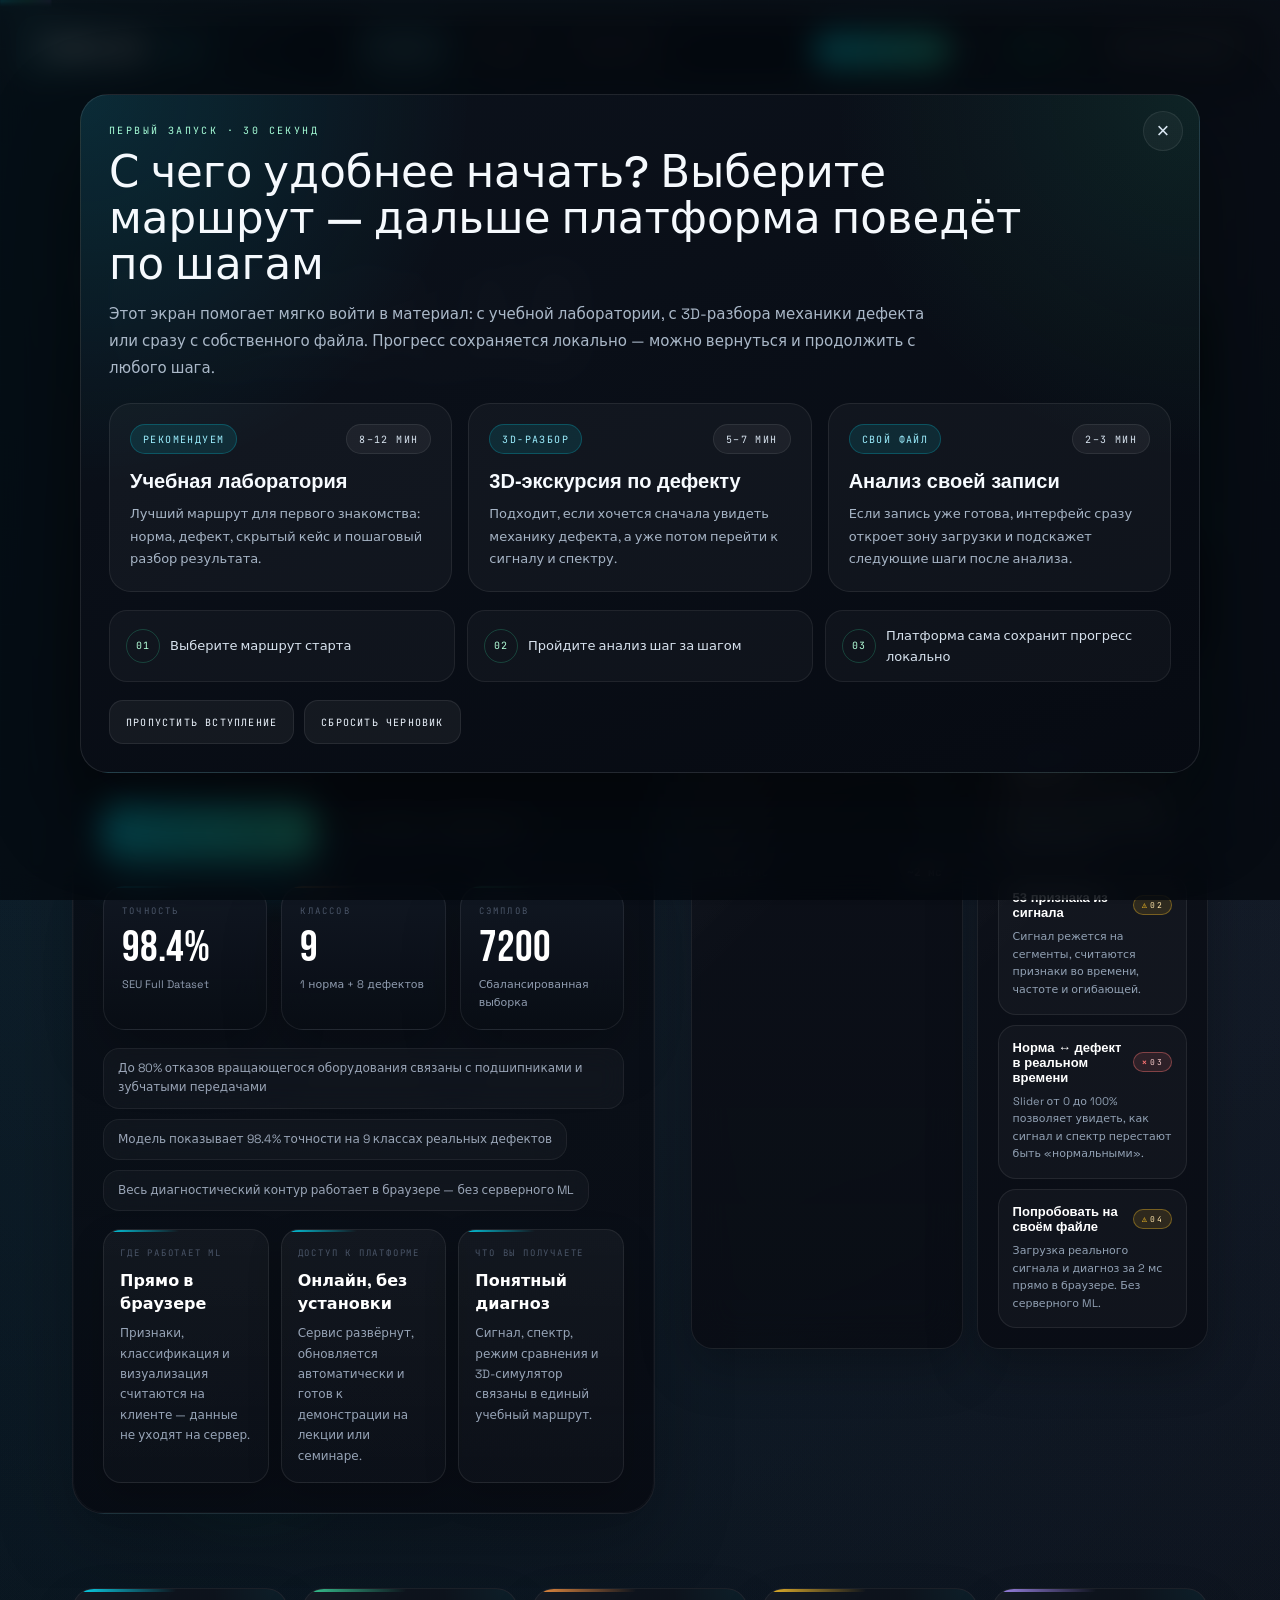
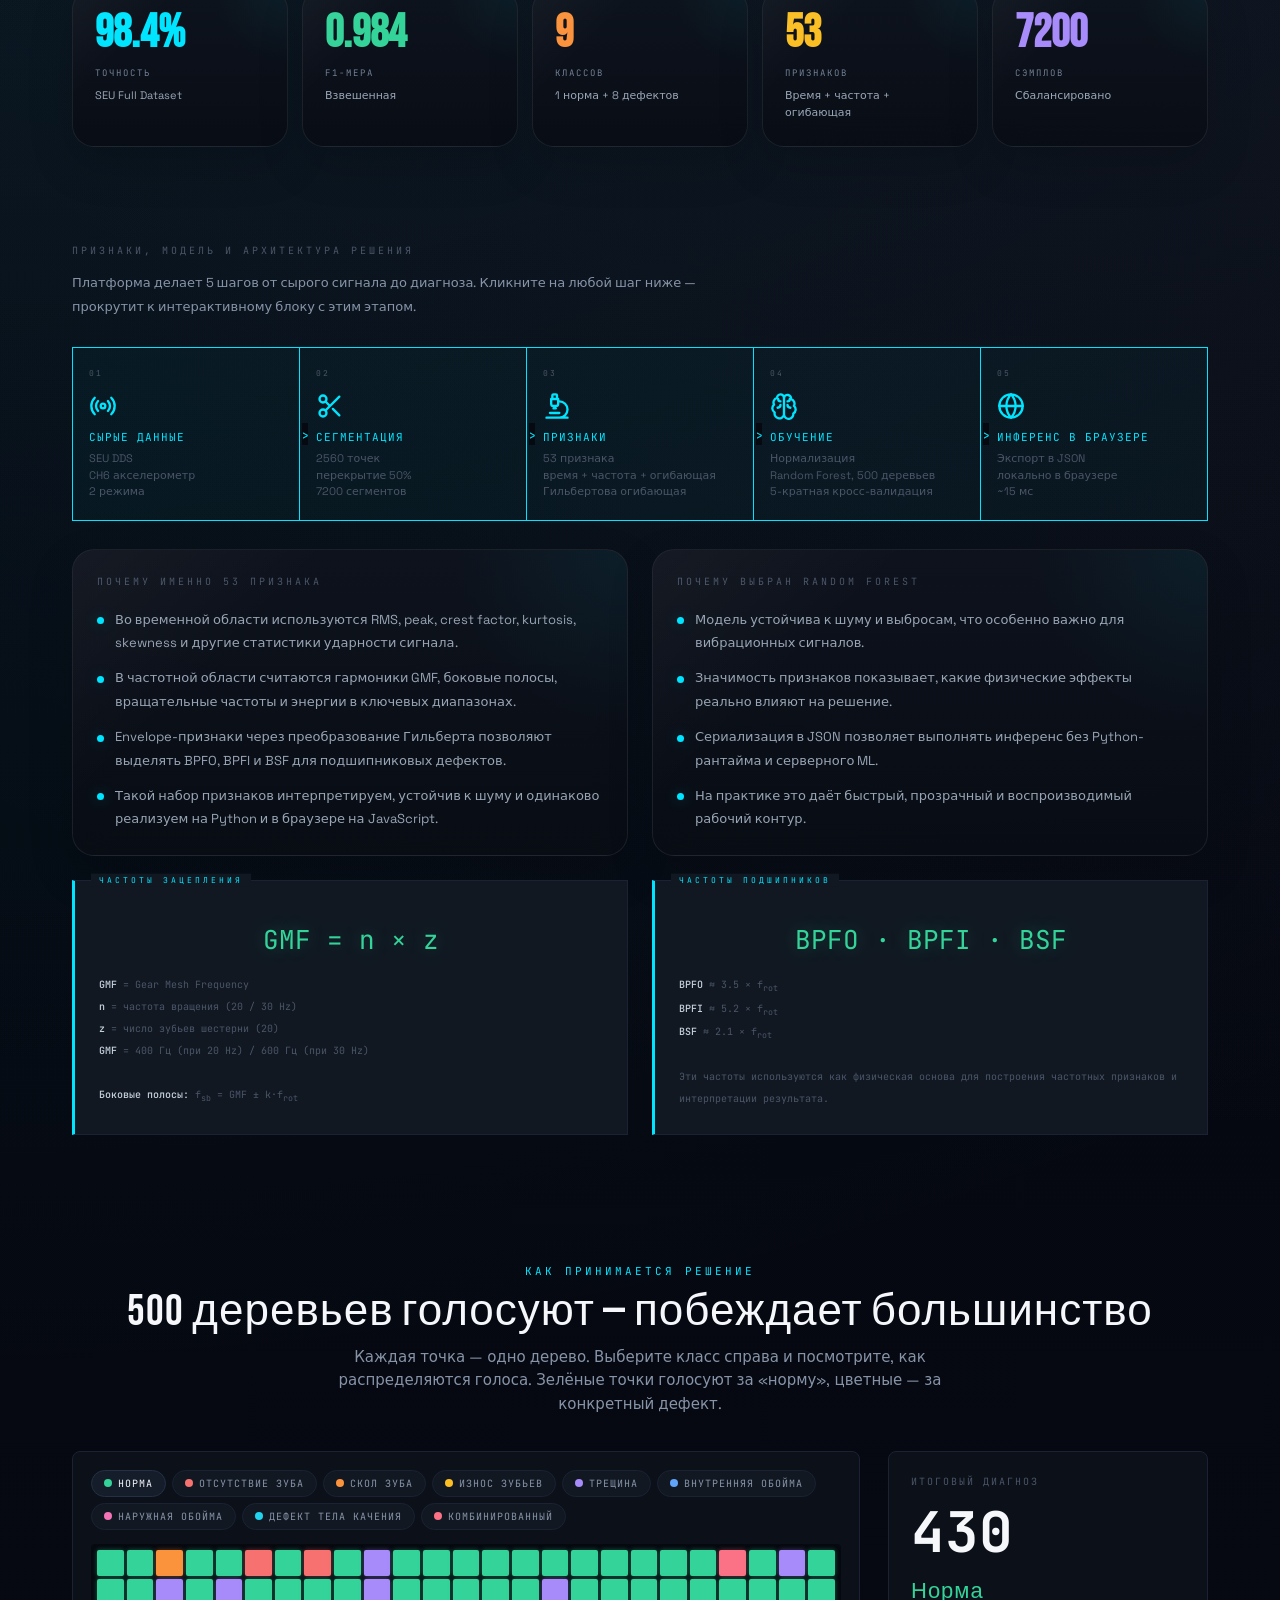
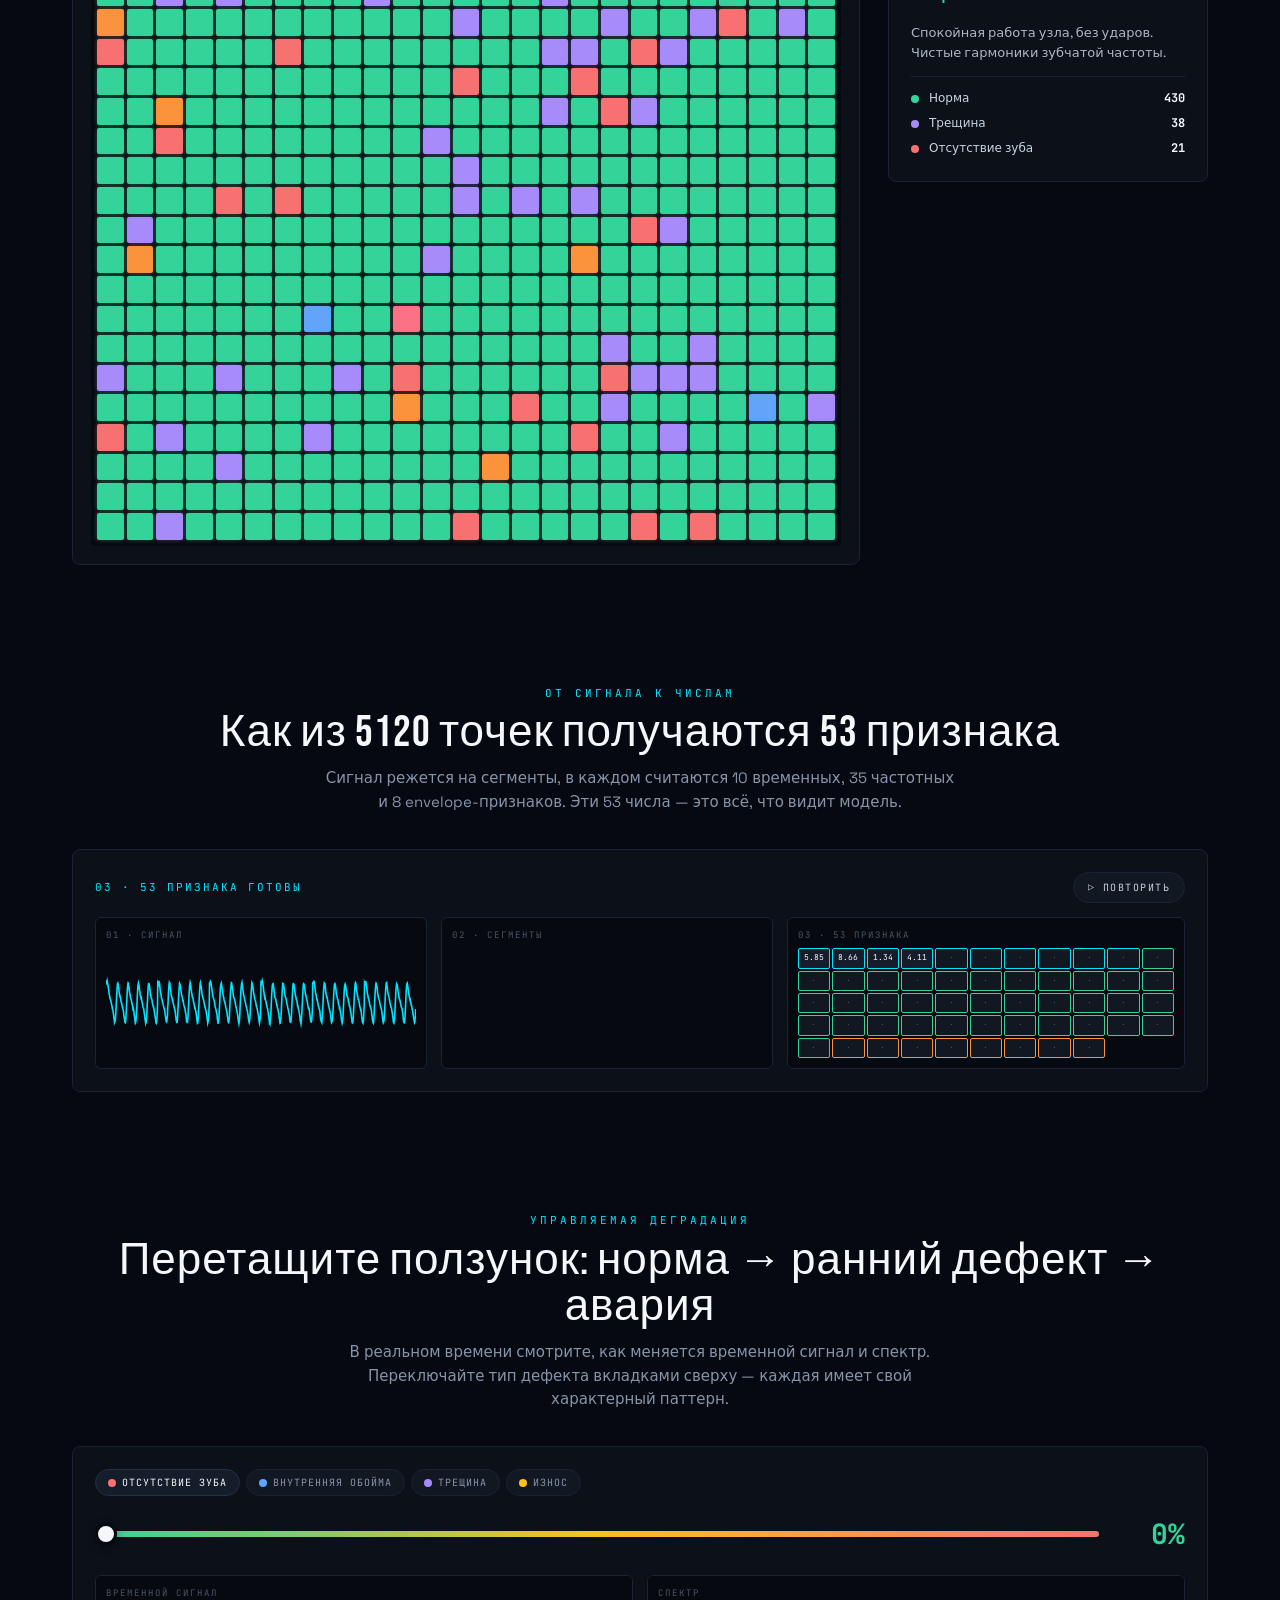
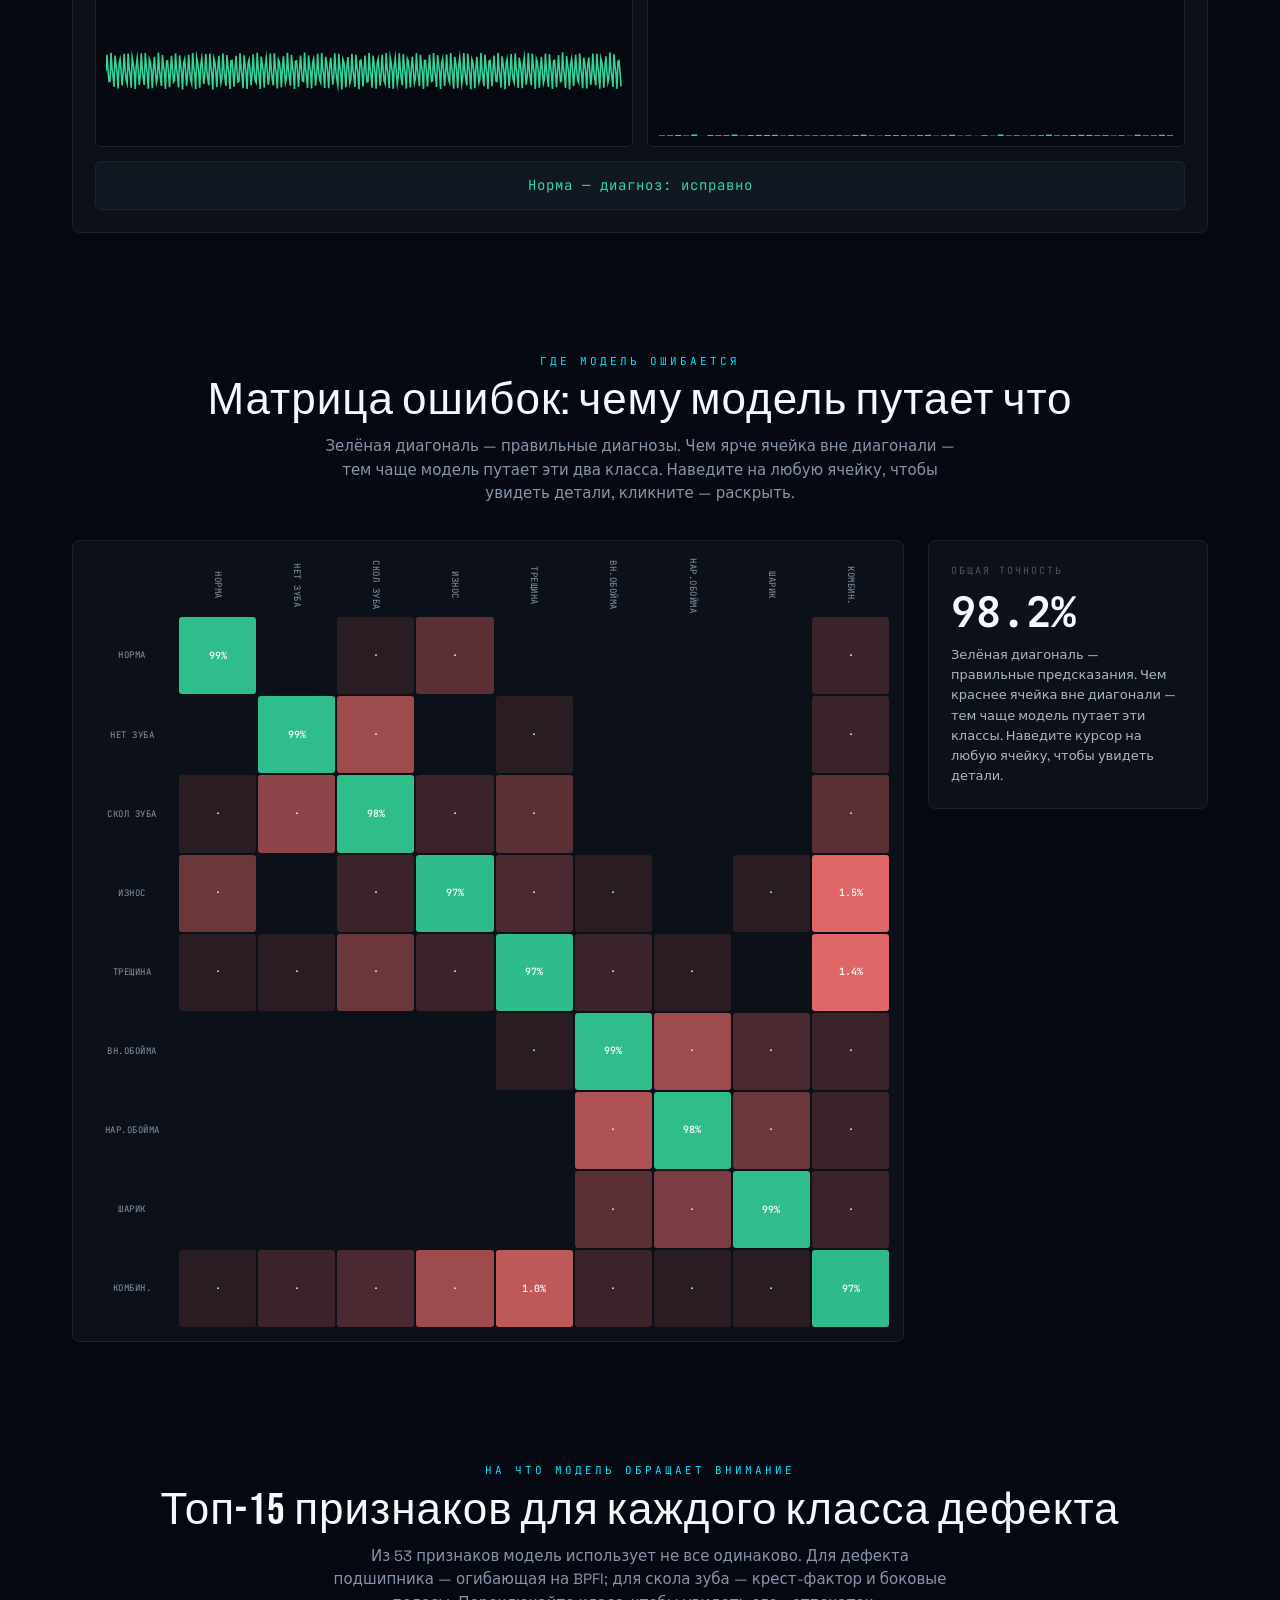
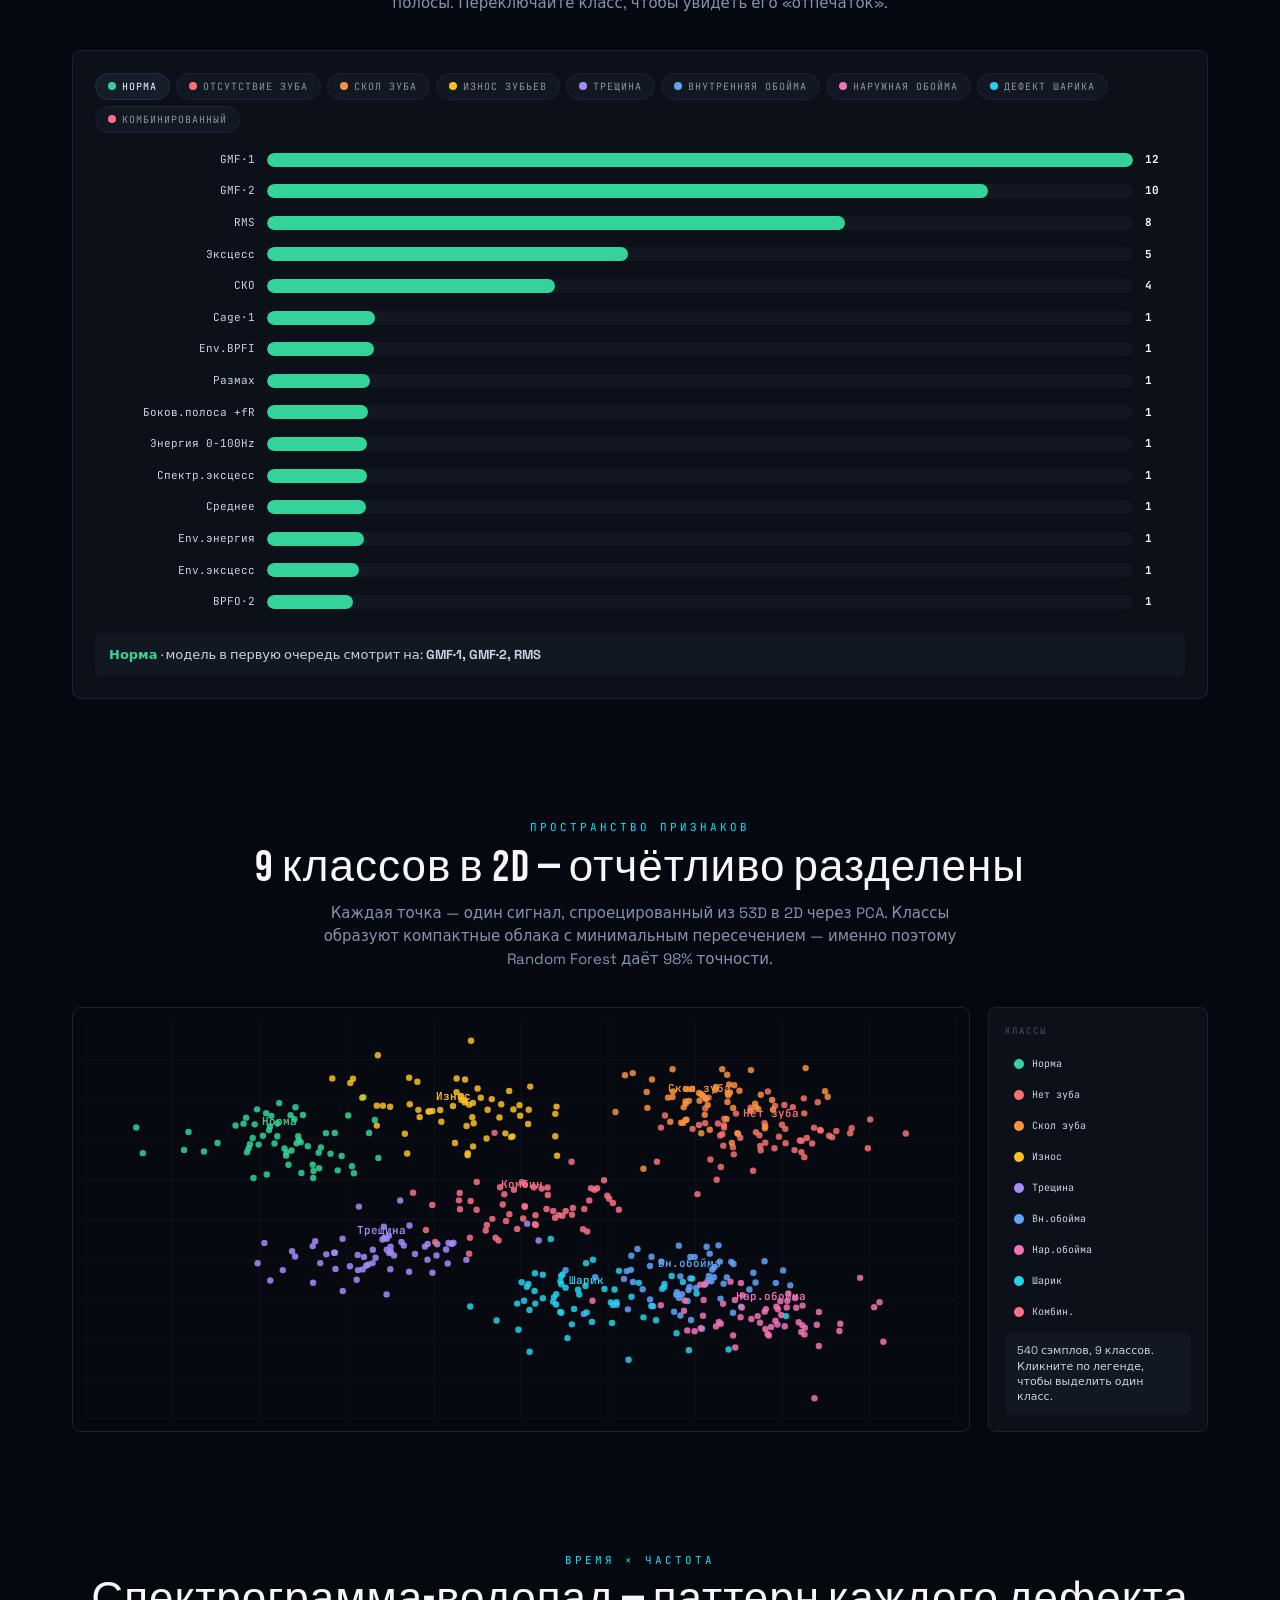
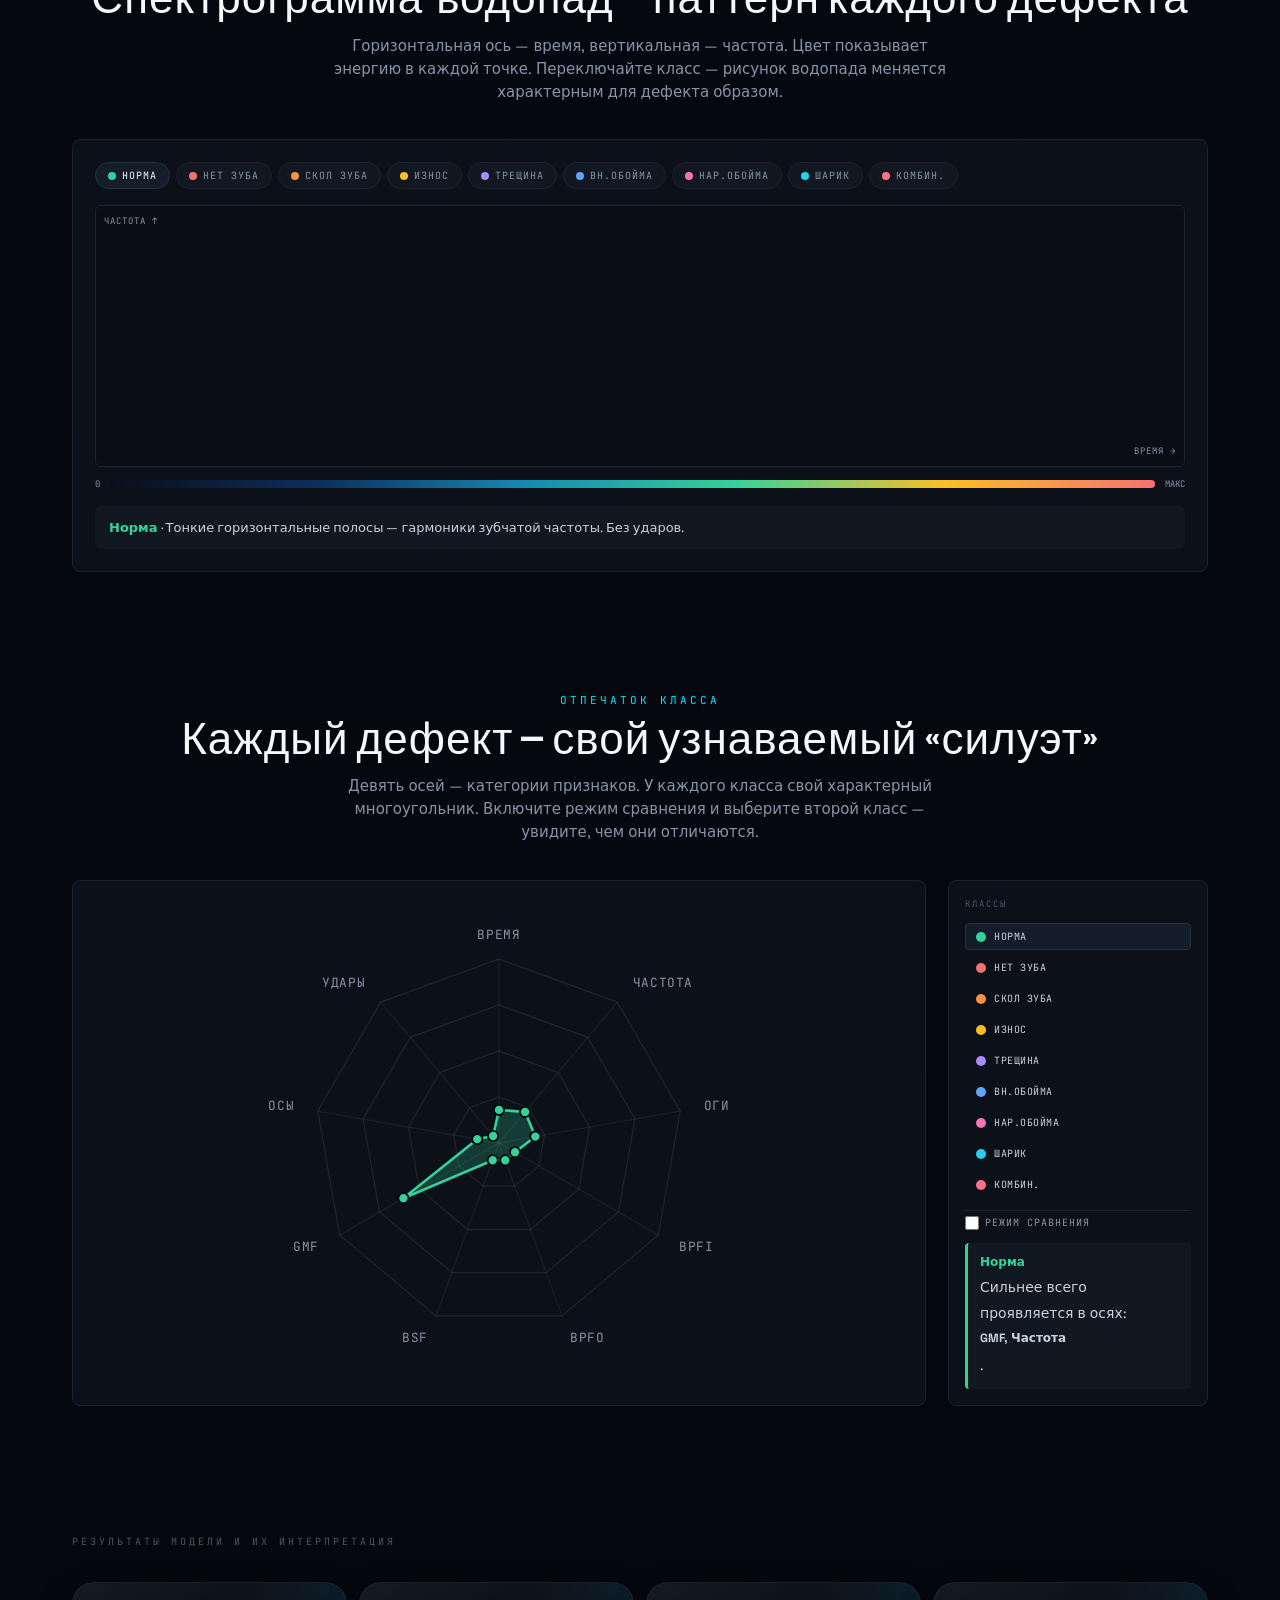
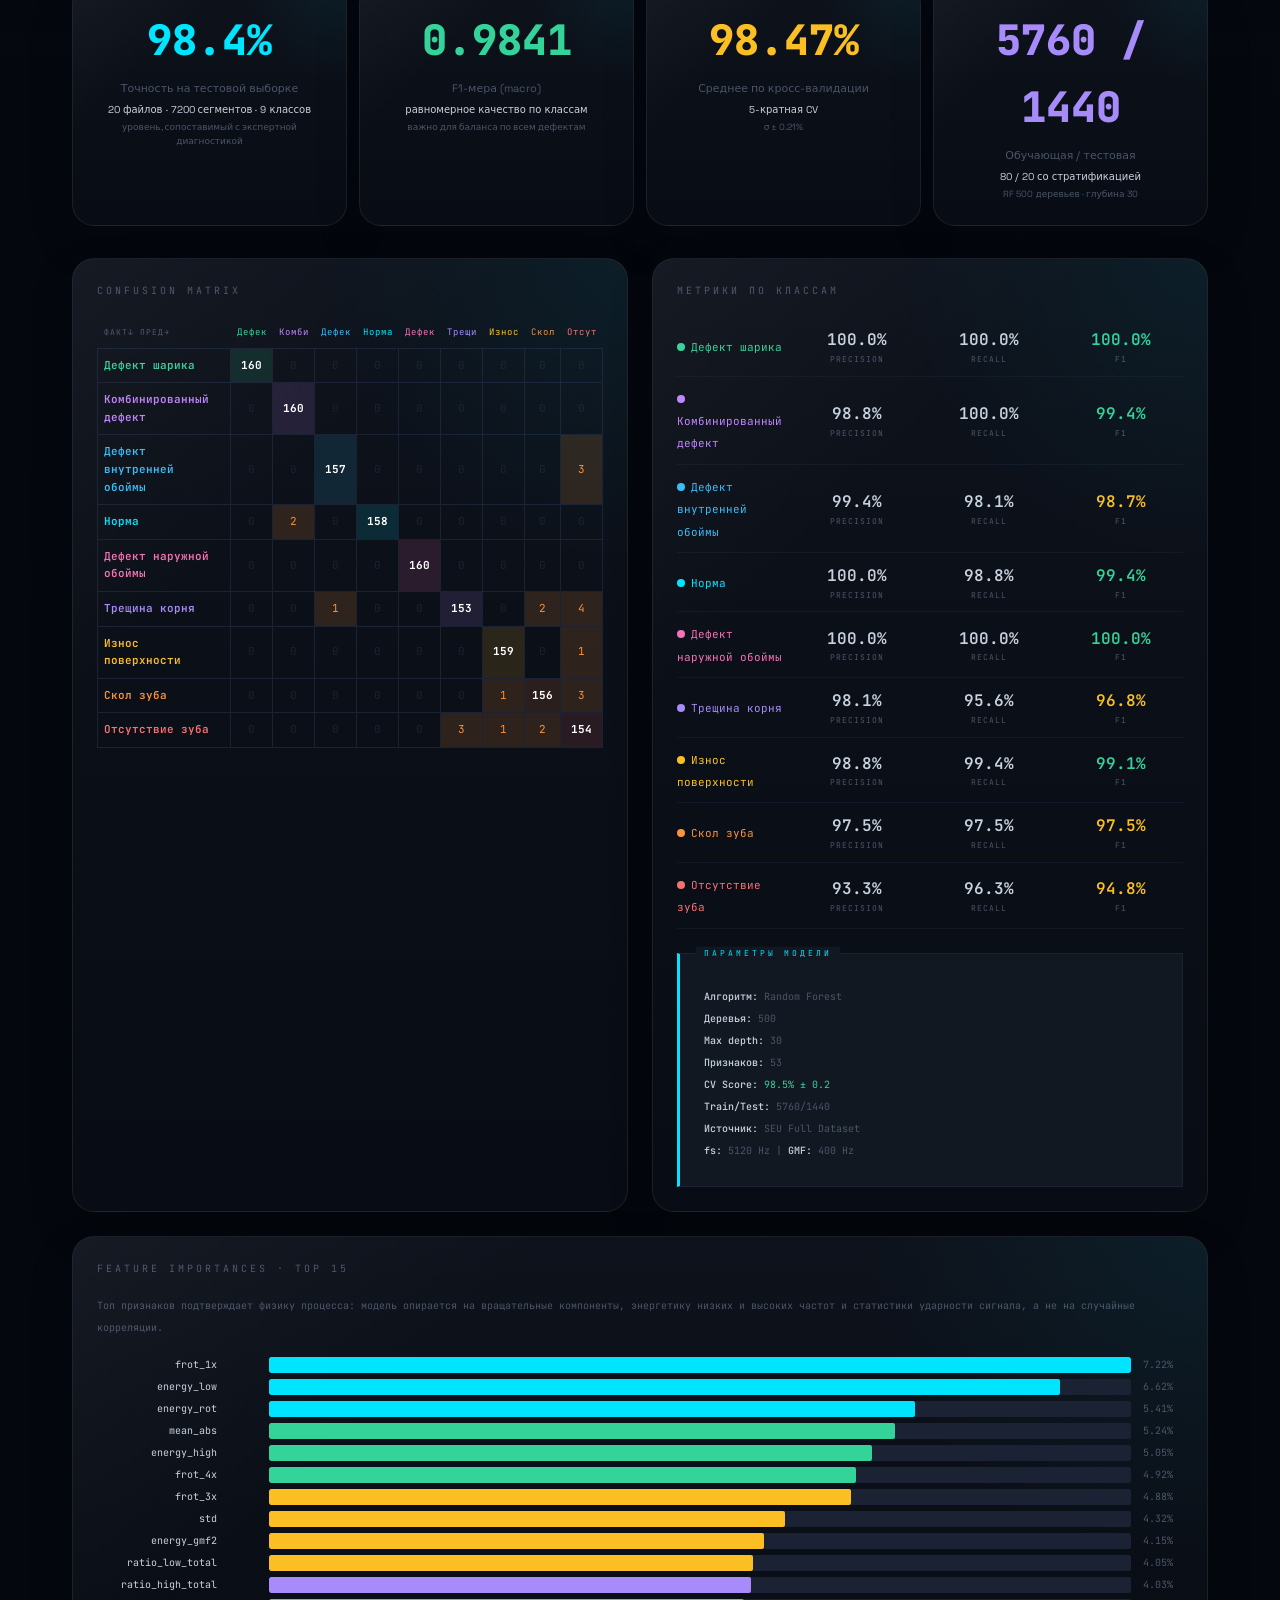
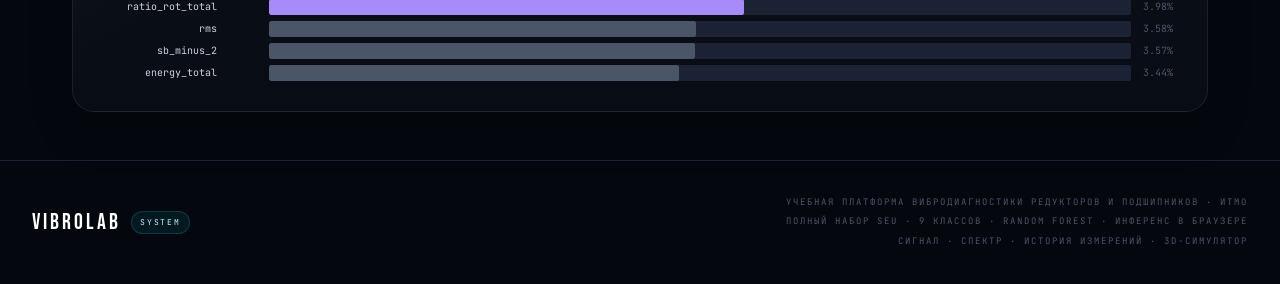
==== web/index.html @ 289a424d "feat: clickable pipeline + live stats / annotations / explainability / spectrogram Home page: the ex" ====
<!DOCTYPE html>
<html lang="ru">
<head>
  <meta charset="UTF-8">
  <meta name="viewport" content="width=device-width, initial-scale=1.0">
  <meta name="description"
        content="VibroLab — учебная платформа вибродиагностики для студентов и преподавателей ИТМО. Сигнал, спектр, 9 классов дефектов, инференс в браузере и 3D-симулятор редуктора.">
  <meta name="author" content="VibroLab">
  <meta property="og:title" content="VibroLab — учебная платформа вибродиагностики">
  <meta property="og:description"
        content="Интерактивная учебная платформа: разбор сигнала, спектра и дефектов редуктора шаг за шагом. Полный набор SEU, инференс в браузере, 3D-симулятор.">
  <meta property="og:type" content="website">
  <meta name="theme-color" content="#060a12">
  <link rel="icon" type="image/svg+xml" href="favicon.svg">
  <title>VibroLab — учебная платформа вибродиагностики</title>
  <link rel="stylesheet" href="css/style.css?v=20260501-subpath-fix-1">
</head>
<script>
  (function () {
    try {
      var t = localStorage.getItem('vibrolab-theme');
      if (t === 'light' || t === 'dark') document.documentElement.setAttribute('data-theme', t);
    } catch (e) {}
  })();
</script>
<body data-mode="product">
<a href="#page-home" class="skip-link">Перейти к содержанию</a>
<div class="app-progress" aria-hidden="true"><span id="appProgressBar"></span></div>

<svg width="0" height="0" style="position:absolute;pointer-events:none" aria-hidden="true" focusable="false">
  <defs>
    <symbol id="ic-bolt" viewBox="0 0 24 24" fill="none" stroke="currentColor" stroke-width="2" stroke-linecap="round" stroke-linejoin="round"><path d="M13 2 3 14h7l-1 8 11-13h-7l1-7Z"/></symbol>
    <symbol id="ic-cube" viewBox="0 0 24 24" fill="none" stroke="currentColor" stroke-width="2" stroke-linecap="round" stroke-linejoin="round"><path d="m21 16-9 5-9-5V8l9-5 9 5v8Z"/><path d="m3.3 7 8.7 5 8.7-5"/><path d="M12 22V12"/></symbol>
    <symbol id="ic-broadcast" viewBox="0 0 24 24" fill="none" stroke="currentColor" stroke-width="2" stroke-linecap="round" stroke-linejoin="round"><circle cx="12" cy="12" r="2"/><path d="M16.24 7.76a6 6 0 0 1 0 8.49M7.76 16.24a6 6 0 0 1 0-8.49M19.07 4.93a10 10 0 0 1 0 14.14M4.93 19.07a10 10 0 0 1 0-14.14"/></symbol>
    <symbol id="ic-scissors" viewBox="0 0 24 24" fill="none" stroke="currentColor" stroke-width="2" stroke-linecap="round" stroke-linejoin="round"><circle cx="6" cy="6" r="3"/><circle cx="6" cy="18" r="3"/><path d="M20 4 8.12 15.88M14.47 14.48 20 20M8.12 8.12 12 12"/></symbol>
    <symbol id="ic-microscope" viewBox="0 0 24 24" fill="none" stroke="currentColor" stroke-width="2" stroke-linecap="round" stroke-linejoin="round"><path d="M6 18h8M3 22h18M14 22a7 7 0 1 0 0-14h-1"/><path d="M9 14h2M9 12a2 2 0 0 1-2-2V6h6v4a2 2 0 0 1-2 2Z"/><path d="M12 6V3a1 1 0 0 0-1-1H9a1 1 0 0 0-1 1v3"/></symbol>
    <symbol id="ic-brain" viewBox="0 0 24 24" fill="none" stroke="currentColor" stroke-width="2" stroke-linecap="round" stroke-linejoin="round"><path d="M12 5a3 3 0 1 0-5.997.125 4 4 0 0 0-2.526 5.77 4 4 0 0 0 .556 6.588A4 4 0 0 0 12 19.5a4 4 0 0 0 7.967-1.017 4 4 0 0 0 .556-6.588 4 4 0 0 0-2.526-5.77A3 3 0 1 0 12 5"/><path d="M12 5v14M9 11a2.5 2.5 0 0 1-2.5 2.5M15 11a2.5 2.5 0 0 0 2.5 2.5M9 8a2 2 0 0 1-2-2M15 8a2 2 0 0 0 2-2"/></symbol>
    <symbol id="ic-globe" viewBox="0 0 24 24" fill="none" stroke="currentColor" stroke-width="2" stroke-linecap="round" stroke-linejoin="round"><circle cx="12" cy="12" r="10"/><path d="M2 12h20M12 2a15.3 15.3 0 0 1 4 10 15.3 15.3 0 0 1-4 10 15.3 15.3 0 0 1-4-10 15.3 15.3 0 0 1 4-10Z"/></symbol>
    <symbol id="ic-wave" viewBox="0 0 24 24" fill="none" stroke="currentColor" stroke-width="2" stroke-linecap="round" stroke-linejoin="round"><path d="M2 12c2 0 2-4 4-4s2 8 4 8 2-8 4-8 2 4 4 4 2-4 4-4"/></symbol>
    <symbol id="ic-folder" viewBox="0 0 24 24" fill="none" stroke="currentColor" stroke-width="2" stroke-linecap="round" stroke-linejoin="round"><path d="M20 20a2 2 0 0 0 2-2V8a2 2 0 0 0-2-2h-7.9a2 2 0 0 1-1.7-.9l-.8-1.2A2 2 0 0 0 7.9 3H4a2 2 0 0 0-2 2v13a2 2 0 0 0 2 2Z"/></symbol>
    <symbol id="ic-lightbulb" viewBox="0 0 24 24" fill="none" stroke="currentColor" stroke-width="2" stroke-linecap="round" stroke-linejoin="round"><path d="M15 14c.2-1 .7-1.7 1.5-2.5 1-.9 1.5-2.2 1.5-3.5A6 6 0 0 0 6 8c0 1 .2 2.2 1.5 3.5.7.7 1.3 1.5 1.5 2.5"/><path d="M9 18h6M10 22h4"/></symbol>
    <symbol id="ic-lock" viewBox="0 0 24 24" fill="none" stroke="currentColor" stroke-width="2" stroke-linecap="round" stroke-linejoin="round"><rect width="18" height="11" x="3" y="11" rx="2"/><path d="M7 11V7a5 5 0 0 1 10 0v4"/></symbol>
    <symbol id="ic-sun" viewBox="0 0 24 24" fill="none" stroke="currentColor" stroke-width="2" stroke-linecap="round" stroke-linejoin="round"><circle cx="12" cy="12" r="4"/><path d="M12 2v2M12 20v2M4.93 4.93l1.41 1.41M17.66 17.66l1.41 1.41M2 12h2M20 12h2M4.93 19.07l1.41-1.41M17.66 6.34l1.41-1.41"/></symbol>
    <symbol id="ic-moon" viewBox="0 0 24 24" fill="none" stroke="currentColor" stroke-width="2" stroke-linecap="round" stroke-linejoin="round"><path d="M21 12.79A9 9 0 1 1 11.21 3 7 7 0 0 0 21 12.79Z"/></symbol>
    <symbol id="ic-star" viewBox="0 0 24 24" fill="currentColor" stroke="none"><path d="m12 2 3.09 6.26L22 9.27l-5 4.87 1.18 6.88L12 17.77l-6.18 3.25L7 14.14 2 9.27l6.91-1.01L12 2Z"/></symbol>
    <symbol id="ic-menu" viewBox="0 0 24 24" fill="none" stroke="currentColor" stroke-width="2" stroke-linecap="round" stroke-linejoin="round"><path d="M4 12h16M4 6h16M4 18h16"/></symbol>
    <symbol id="ic-close" viewBox="0 0 24 24" fill="none" stroke="currentColor" stroke-width="2" stroke-linecap="round" stroke-linejoin="round"><path d="M18 6 6 18M6 6l12 12"/></symbol>
    <symbol id="ic-warning" viewBox="0 0 24 24" fill="none" stroke="currentColor" stroke-width="2" stroke-linecap="round" stroke-linejoin="round"><path d="M10.29 3.86 1.82 18a2 2 0 0 0 1.71 3h16.94a2 2 0 0 0 1.71-3L13.71 3.86a2 2 0 0 0-3.42 0Z"/><path d="M12 9v4M12 17h.01"/></symbol>
    <symbol id="ic-alert" viewBox="0 0 24 24" fill="none" stroke="currentColor" stroke-width="2" stroke-linecap="round" stroke-linejoin="round"><circle cx="12" cy="12" r="10"/><path d="M12 8v4M12 16h.01"/></symbol>
    <symbol id="ic-cloud-off" viewBox="0 0 24 24" fill="none" stroke="currentColor" stroke-width="2" stroke-linecap="round" stroke-linejoin="round"><path d="M2 2l20 20"/><path d="M5.78 5.78A7 7 0 0 0 9 19h8.5a4.5 4.5 0 0 0 1.34-.2"/><path d="M21.7 16.42A4.5 4.5 0 0 0 17.5 9h-1.26A8 8 0 0 0 10.5 3.5"/></symbol>
    <symbol id="ic-refresh" viewBox="0 0 24 24" fill="none" stroke="currentColor" stroke-width="2" stroke-linecap="round" stroke-linejoin="round"><path d="M21 12a9 9 0 1 1-3-6.7L21 8"/><path d="M21 3v5h-5"/></symbol>
    <symbol id="ic-info" viewBox="0 0 24 24" fill="none" stroke="currentColor" stroke-width="2" stroke-linecap="round" stroke-linejoin="round"><circle cx="12" cy="12" r="10"/><path d="M12 16v-4M12 8h.01"/></symbol>
  </defs>
</svg>

<header class="header" role="banner">
  <div class="logo">VIBROLAB</div>
  <nav class="nav" role="navigation">
    <button class="nav-btn active" data-page="home" aria-current="page">ГЛАВНАЯ</button>
    <button class="nav-btn" data-page="diag">АНАЛИЗ</button>
    <a href="simulator.html" class="nav-btn"
       style="text-decoration:none;display:inline-flex;align-items:center;gap:4px">СИМУЛЯТОР</a>
  </nav>
  <button class="hamburger-menu" onclick="document.getElementById('mobileNav').classList.toggle('open'); var open = document.getElementById('mobileNav').classList.contains('open'); this.innerHTML = open ? '<svg class="icon" aria-hidden="true"><use href="#ic-close"/></svg>' : '<svg class="icon" aria-hidden="true"><use href="#ic-menu"/></svg>'" aria-label="Меню"><svg class="icon" aria-hidden="true"><use href="#ic-menu"/></svg></button>
  <div class="status">
    <button class="presentation-toggle" id="presentationToggle" type="button" title="Запустить презентацию (Esc — выход)">
      <svg class="icon" aria-hidden="true"><use href="#ic-bolt"/></svg>
      ПРЕЗЕНТАЦИЯ
    </button>
    <button class="theme-toggle" id="themeToggle" type="button" aria-label="Переключить тему" onclick="(function(b){var d=document.documentElement;var cur=d.getAttribute('data-theme')==='light'?'light':'dark';var next=cur==='light'?'dark':'light';d.setAttribute('data-theme',next);try{localStorage.setItem('vibrolab-theme',next);}catch(e){}b.setAttribute('aria-pressed',next==='light');})(this)">
      <svg class="icon theme-toggle-sun" aria-hidden="true"><use href="#ic-sun"/></svg>
      <svg class="icon theme-toggle-moon" aria-hidden="true"><use href="#ic-moon"/></svg>
    </button>
    <div class="status-live">
      <div class="status-dot"></div>
      <span class="mono status-live-label">В СЕТИ</span>
    </div>
    <button class="profile-chip" id="headerProfileChip" type="button" onclick="goPage('profile')" title="Войти в аккаунт">ВОЙТИ</button>
  </div>
</header>

<div class="mobile-nav" id="mobileNav">
  <button class="nav-btn" data-page="home" onclick="goPage('home');document.getElementById('mobileNav').classList.remove('open')">ГЛАВНАЯ</button>
  <button class="nav-btn" data-page="diag" onclick="goPage('diag');document.getElementById('mobileNav').classList.remove('open')">АНАЛИЗ</button>
  <a href="simulator.html" class="nav-btn" style="text-decoration:none;display:flex;align-items:center;gap:8px">СИМУЛЯТОР</a>
  <button class="nav-btn" data-page="profile" onclick="goPage('profile');document.getElementById('mobileNav').classList.remove('open')">АККАУНТ</button>
</div>

<div class="journey-onboard-backdrop" id="journeyOnboard" hidden>
  <div class="journey-onboard" role="dialog" aria-modal="true" aria-labelledby="journeyOnboardTitle">
    <button class="journey-onboard-close" id="journeyOnboardClose" type="button" aria-label="Закрыть вступление">×</button>
    <div class="journey-onboard-kicker" id="journeyOnboardKicker">ПЕРВЫЙ ЗАПУСК · 30 СЕКУНД</div>
    <h2 class="journey-onboard-title" id="journeyOnboardTitle" tabindex="-1">С чего удобнее начать? Выберите маршрут — дальше платформа поведёт по шагам</h2>
    <p class="journey-onboard-lead" id="journeyOnboardLead">
      Этот экран помогает мягко войти в материал: с учебной лаборатории, с 3D-разбора механики дефекта или
      сразу с собственного файла. Прогресс сохраняется локально — можно вернуться и продолжить с любого шага.
    </p>
    <div class="journey-onboard-resume" id="journeyOnboardResume" hidden></div>
    <div class="journey-onboard-grid">
      <button
        class="journey-onboard-card journey-onboard-card--recommended"
        type="button"
        data-ux-action="guided-route"
        data-ux-page="diag"
        data-ux-guide="guided_labs"
        data-ux-lab="intro_baseline"
        data-ux-target="analysisStickyProgress"
      >
        <div class="journey-onboard-card-top">
          <span class="journey-onboard-badge">РЕКОМЕНДУЕМ</span>
          <span class="journey-onboard-time">8–12 МИН</span>
        </div>
        <strong>Учебная лаборатория</strong>
        <p>Лучший маршрут для первого знакомства: норма, дефект, скрытый кейс и пошаговый разбор результата.</p>
      </button>
      <button
        class="journey-onboard-card journey-onboard-card--tour"
        type="button"
        data-ux-action="lab"
        data-ux-value="intro_baseline"
      >
        <div class="journey-onboard-card-top">
          <span class="journey-onboard-badge">3D-РАЗБОР</span>
          <span class="journey-onboard-time">5–7 МИН</span>
        </div>
        <strong>3D-экскурсия по дефекту</strong>
        <p>Подходит, если хочется сначала увидеть механику дефекта, а уже потом перейти к сигналу и спектру.</p>
      </button>
      <button
        class="journey-onboard-card journey-onboard-card--file"
        type="button"
        data-ux-action="guided-route"
        data-ux-page="diag"
        data-ux-guide="own_file"
        data-ux-target="uploadZone"
      >
        <div class="journey-onboard-card-top">
          <span class="journey-onboard-badge">СВОЙ ФАЙЛ</span>
          <span class="journey-onboard-time">2–3 МИН</span>
        </div>
        <strong>Анализ своей записи</strong>
        <p>Если запись уже готова, интерфейс сразу откроет зону загрузки и подскажет следующие шаги после анализа.</p>
      </button>
    </div>
    <div class="journey-onboard-flow">
      <div class="journey-onboard-flow-step"><span>01</span>Выберите маршрут старта</div>
      <div class="journey-onboard-flow-step"><span>02</span>Пройдите анализ шаг за шагом</div>
      <div class="journey-onboard-flow-step"><span>03</span>Платформа сама сохранит прогресс локально</div>
    </div>
    <div class="journey-onboard-actions">
      <button class="student-lab-action" id="journeyOnboardSkip" type="button">ПРОПУСТИТЬ ВСТУПЛЕНИЕ</button>
      <button class="student-lab-action" id="journeyOnboardClear" type="button" hidden>СБРОСИТЬ ЧЕРНОВИК</button>
    </div>
  </div>
</div>

<!-- ══════════════════════════════════════════════════════════════
     HOME
     ══════════════════════════════════════════════════════════════ -->
<div id="page-home">
  <section class="hero">
    <div class="hero-glow hero-glow-a"></div>
    <div class="hero-glow hero-glow-b"></div>
    <div class="container hero-grid">
      <div class="hero-copy">
        <div class="hero-subtitle">Учебная платформа вибродиагностики · ИТМО</div>
        <div class="hero-pill-row">
          <span class="hero-pill">Полный набор SEU</span>
          <span class="hero-pill">Инференс в браузере</span>
          <span class="hero-pill">3D-симулятор</span>
        </div>
        <h1 class="hero-title">VIBROLAB</h1>
        <div class="hero-tagline">От вибросигнала к понятному диагнозу — шаг за шагом</div>
        <p class="hero-desc">
          Загружаете сигнал редуктора или подшипника — платформа считает признаки, строит спектр и показывает
          диагноз с пояснением. А если хочется разобраться глубже, заходите в виртуальную лабораторию: вы увидите,
          как дефект проявляется в механике, сигнале и спектре. Всё работает в браузере, без установки и регистрации.
        </p>
        <div class="hero-actions">
          <button class="btn btn-primary btn-cta" onclick="goPage('diag')">
            <span class="btn-cta-icon" aria-hidden="true"><svg class="icon"><use href="#ic-bolt"/></svg></span>
            НАЧАТЬ АНАЛИЗ
          </button>
          <a href="simulator.html" class="btn btn-ghost" style="text-decoration:none;display:inline-flex;align-items:center;gap:8px">
            <span aria-hidden="true"><svg class="icon"><use href="#ic-cube"/></svg></span> ОТКРЫТЬ СИМУЛЯТОР
          </a>
        </div>
        <div class="hero-proof">
          <div class="hero-proof-card">
            <div class="hero-proof-label">ТОЧНОСТЬ</div>
            <div class="hero-proof-value" id="heroAccValue" data-counter>98.4%</div>
            <div class="hero-proof-sub" id="heroSourceLine">Полный набор SEU</div>
          </div>
          <div class="hero-proof-card">
            <div class="hero-proof-label">КЛАССОВ</div>
            <div class="hero-proof-value" id="heroClassValue" data-counter>9</div>
            <div class="hero-proof-sub">1 норма + 8 дефектов</div>
          </div>
          <div class="hero-proof-card">
            <div class="hero-proof-label">СЭМПЛОВ</div>
            <div class="hero-proof-value" id="heroSampleValue" data-counter>7200</div>
            <div class="hero-proof-sub">Сбалансированная выборка</div>
          </div>
        </div>
        <div class="hero-trust">
          <div class="hero-trust-item">До 80% отказов вращающегося оборудования связаны с подшипниками и зубчатыми передачами</div>
          <div class="hero-trust-item">Модель показывает 98.4% точности на 9 классах реальных дефектов</div>
          <div class="hero-trust-item">Весь диагностический контур работает в браузере — без серверного ML</div>
        </div>
        <div class="hero-command-grid">
          <div class="hero-command-card">
            <span class="hero-command-label">Где работает ML</span>
            <strong>Прямо в браузере</strong>
            <p>Признаки, классификация и визуализация считаются на клиенте — данные не уходят на сервер.</p>
          </div>
          <div class="hero-command-card">
            <span class="hero-command-label">Доступ к платформе</span>
            <strong>Онлайн, без установки</strong>
            <p>Сервис развёрнут, обновляется автоматически и готов к демонстрации на лекции или семинаре.</p>
          </div>
          <div class="hero-command-card">
            <span class="hero-command-label">Что вы получаете</span>
            <strong>Понятный диагноз</strong>
            <p>Сигнал, спектр, режим сравнения и 3D-симулятор связаны в единый учебный маршрут.</p>
          </div>
        </div>
      </div>

      <div class="hero-stage">
        <div class="hero-canvas-wrap">
          <div class="hero-canvas-label">ЖИВОЙ СИГНАЛ · 5120 Гц · SEU DDS</div>
          <div class="hero-rec"><span class="hero-rec-dot" aria-hidden="true"></span>ЗАПИСЬ</div>
          <canvas id="heroOsc" aria-label="Осциллограмма вибросигнала" style="width:100%;height:100%;display:block"></canvas>
          <div class="canvas-loading-overlay show" id="modelLoadingOverlay" role="status" aria-live="polite">
            <div class="canvas-loading-overlay-label">Загружаем модель</div>
            <div class="canvas-loading-bar" aria-hidden="true"></div>
            <div class="canvas-loading-overlay-sub">≈ 3.8 МБ · Random Forest · работает локально в браузере</div>
          </div>
        </div>
        <div class="hero-stage-stack">
          <div class="hero-stage-card">
            <div class="hero-stage-label">КЛЮЧЕВЫЕ ХАРАКТЕРИСТИКИ ПЛАТФОРМЫ</div>
            <div class="hero-stage-kpis">
              <div class="hero-stage-kpi">
                <span>НАБОР ДАННЫХ</span>
                <strong id="heroModelSource">Полный набор SEU</strong>
              </div>
              <div class="hero-stage-kpi">
                <span>ПРИЗНАКИ</span>
                <strong id="heroFeatureValue" data-counter>53</strong>
              </div>
              <div class="hero-stage-kpi">
                <span>КЛАССЫ</span>
                <strong id="heroClassValueStage" data-counter>9</strong>
              </div>
              <div class="hero-stage-kpi">
                <span>ИНФЕРЕНС</span>
                <strong>~2 мс</strong>
              </div>
            </div>
          </div>
          <div class="hero-stage-card">
            <div class="hero-stage-label">КАК РАБОТАЕТ ПРОДУКТ</div>
            <div class="hero-scenario-list">
              <button class="hero-scenario" type="button" onclick="document.getElementById('section-rf-voting')?.scrollIntoView({behavior:'smooth'})">
                <div class="hero-scenario-top">
                  <strong>Как голосуют 500 деревьев</strong>
                  <span class="hero-scenario-badge">01</span>
                </div>
                <p>Каждое дерево решает само, итог — большинство. Визуализация показывает голоса вживую.</p>
              </button>
              <button class="hero-scenario" type="button" onclick="document.getElementById('section-features')?.scrollIntoView({behavior:'smooth'})">
                <div class="hero-scenario-top">
                  <strong>53 признака из сигнала</strong>
                  <span class="hero-scenario-badge hero-scenario-badge--warning">02</span>
                </div>
                <p>Сигнал режется на сегменты, считаются признаки во времени, частоте и огибающей.</p>
              </button>
              <button class="hero-scenario" type="button" onclick="document.getElementById('section-slider')?.scrollIntoView({behavior:'smooth'})">
                <div class="hero-scenario-top">
                  <strong>Норма ↔ дефект в реальном времени</strong>
                  <span class="hero-scenario-badge hero-scenario-badge--critical">03</span>
                </div>
                <p>Slider от 0 до 100% позволяет увидеть, как сигнал и спектр перестают быть «нормальными».</p>
              </button>
              <button class="hero-scenario" type="button" onclick="goPage('diag')">
                <div class="hero-scenario-top">
                  <strong>Попробовать на своём файле</strong>
                  <span class="hero-scenario-badge hero-scenario-badge--warning">04</span>
                </div>
                <p>Загрузка реального сигнала и диагноз за 2 мс прямо в браузере. Без серверного ML.</p>
              </button>
            </div>
          </div>
        </div>
      </div>
    </div>
  </section>



  <!-- METRICS -->
  <section class="section" style="padding-top:0">
    <div class="container">
      <div class="metrics-row">
        <div class="metric-card">
          <div class="metric-val" style="color:var(--cyan)" id="metAcc">—</div>
          <div class="metric-label">ТОЧНОСТЬ</div>
          <div class="metric-sub" id="metSource">—</div>
        </div>
        <div class="metric-card">
          <div class="metric-val" style="color:var(--green)" id="metF1">—</div>
          <div class="metric-label">F1-МЕРА</div>
          <div class="metric-sub">Взвешенная</div>
        </div>
        <div class="metric-card">
          <div class="metric-val" style="color:var(--orange)" id="metClasses">9</div>
          <div class="metric-label">КЛАССОВ</div>
          <div class="metric-sub">1 норма + 8 дефектов</div>
        </div>
        <div class="metric-card">
          <div class="metric-val" style="color:var(--yellow)" id="metFeats">53</div>
          <div class="metric-label">ПРИЗНАКОВ</div>
          <div class="metric-sub">Время + частота + огибающая</div>
        </div>
        <div class="metric-card">
          <div class="metric-val" style="color:var(--purple)" id="metSamples">—</div>
          <div class="metric-label">СЭМПЛОВ</div>
          <div class="metric-sub">Сбалансировано</div>
        </div>
      </div>
    </div>
  </section>


  <section class="section" id="section-method">
    <div class="container">
      <div class="label" style="margin-bottom:12px">Признаки, модель и архитектура решения</div>
      <p style="font-size:13px;color:var(--muted-hi);margin-bottom:24px;max-width:680px">
        Платформа делает 5 шагов от сырого сигнала до диагноза. Кликните на любой шаг ниже —
        прокрутит к интерактивному блоку с этим этапом.
      </p>
      <div class="pipeline pipeline--interactive">
        <button class="pipe-step lit" type="button" onclick="document.getElementById('section-slider')?.scrollIntoView({behavior:'smooth'})">
          <div class="pipe-num">01</div>
          <span class="pipe-icon"><svg class="icon" aria-hidden="true"><use href="#ic-broadcast"/></svg></span>
          <div class="pipe-title" style="color:var(--cyan)">СЫРЫЕ ДАННЫЕ</div>
          <div class="pipe-desc">SEU DDS<br>CH6 акселерометр<br>2 режима</div>
          <span class="pipe-step-cta">смотреть ↓</span>
          <span class="pipe-arrow" style="opacity:1">›</span></button>
        <button class="pipe-step lit" type="button" onclick="document.getElementById('section-features')?.scrollIntoView({behavior:'smooth'})">
          <div class="pipe-num">02</div>
          <span class="pipe-icon"><svg class="icon" aria-hidden="true"><use href="#ic-scissors"/></svg></span>
          <div class="pipe-title" style="color:var(--cyan)">СЕГМЕНТАЦИЯ</div>
          <div class="pipe-desc">2560 точек<br>перекрытие 50%<br>7200 сегментов</div>
          <span class="pipe-step-cta">смотреть ↓</span>
          <span class="pipe-arrow" style="opacity:1">›</span></button>
        <button class="pipe-step lit" type="button" onclick="document.getElementById('section-importance')?.scrollIntoView({behavior:'smooth'})">
          <div class="pipe-num">03</div>
          <span class="pipe-icon"><svg class="icon" aria-hidden="true"><use href="#ic-microscope"/></svg></span>
          <div class="pipe-title" style="color:var(--cyan)">ПРИЗНАКИ</div>
          <div class="pipe-desc">53 признака<br>время + частота + огибающая<br>Гильбертова огибающая</div>
          <span class="pipe-step-cta">смотреть ↓</span>
          <span class="pipe-arrow" style="opacity:1">›</span></button>
        <button class="pipe-step lit" type="button" onclick="document.getElementById('section-rf-voting')?.scrollIntoView({behavior:'smooth'})">
          <div class="pipe-num">04</div>
          <span class="pipe-icon"><svg class="icon" aria-hidden="true"><use href="#ic-brain"/></svg></span>
          <div class="pipe-title" style="color:var(--cyan)">ОБУЧЕНИЕ</div>
          <div class="pipe-desc">Нормализация<br>Random Forest, 500 деревьев<br>5-кратная кросс-валидация</div>
          <span class="pipe-step-cta">смотреть ↓</span>
          <span class="pipe-arrow" style="opacity:1">›</span></button>
        <button class="pipe-step lit" type="button" onclick="document.getElementById('section-confusion')?.scrollIntoView({behavior:'smooth'})">
          <div class="pipe-num">05</div>
          <span class="pipe-icon"><svg class="icon" aria-hidden="true"><use href="#ic-globe"/></svg></span>
          <div class="pipe-title" style="color:var(--cyan)">ИНФЕРЕНС В БРАУЗЕРЕ</div>
          <div class="pipe-desc">Экспорт в JSON<br>локально в браузере<br>~15 мс</div>
          <span class="pipe-step-cta">смотреть ↓</span>
        </button>
      </div>

      <div class="two-col" style="gap:24px;margin-top:24px">
        <div class="card thesis-card">
          <div class="card-title">ПОЧЕМУ ИМЕННО 53 ПРИЗНАКА</div>
          <ul class="thesis-list">
            <li>Во временной области используются RMS, peak, crest factor, kurtosis, skewness и другие статистики ударности сигнала.</li>
            <li>В частотной области считаются гармоники GMF, боковые полосы, вращательные частоты и энергии в ключевых диапазонах.</li>
            <li>Envelope-признаки через преобразование Гильберта позволяют выделять BPFO, BPFI и BSF для подшипниковых дефектов.</li>
            <li>Такой набор признаков интерпретируем, устойчив к шуму и одинаково реализуем на Python и в браузере на JavaScript.</li>
          </ul>
        </div>
        <div class="card thesis-card">
          <div class="card-title">ПОЧЕМУ ВЫБРАН RANDOM FOREST</div>
          <ul class="thesis-list">
            <li>Модель устойчива к шуму и выбросам, что особенно важно для вибрационных сигналов.</li>
            <li>Значимость признаков показывает, какие физические эффекты реально влияют на решение.</li>
            <li>Сериализация в JSON позволяет выполнять инференс без Python-рантайма и серверного ML.</li>
            <li>На практике это даёт быстрый, прозрачный и воспроизводимый рабочий контур.</li>
          </ul>
        </div>
      </div>

      <div class="two-col" style="gap:24px;margin-top:24px">
        <div class="formula-box">
          <div class="tag">ЧАСТОТЫ ЗАЦЕПЛЕНИЯ</div>
          <div class="formula-big">GMF = n × z</div>
          <div class="formula-desc" style="margin-top:8px">
            <b>GMF</b> = Gear Mesh Frequency<br>
            <b>n</b> = частота вращения (20 / 30 Hz)<br>
            <b>z</b> = число зубьев шестерни (20)<br>
            <b>GMF</b> = 400 Гц (при 20 Hz) / 600 Гц (при 30 Hz)<br><br>
            <b>Боковые полосы:</b> f<sub>sb</sub> = GMF ± k·f<sub>rot</sub>
          </div>
        </div>
        <div class="formula-box">
          <div class="tag">ЧАСТОТЫ ПОДШИПНИКОВ</div>
          <div class="formula-big">BPFO · BPFI · BSF</div>
          <div class="formula-desc" style="margin-top:8px">
            <b>BPFO</b> ≈ 3.5 × f<sub>rot</sub><br>
            <b>BPFI</b> ≈ 5.2 × f<sub>rot</sub><br>
            <b>BSF</b> ≈ 2.1 × f<sub>rot</sub><br><br>
            Эти частоты используются как физическая основа для построения частотных признаков и интерпретации результата.
          </div>
        </div>
      </div>
    </div>
  </section>

  <!-- ═════════════════════════════════════════════════════════════
       SHOWCASE: RF VOTING
       ═════════════════════════════════════════════════════════════ -->
  <section class="section showcase-section" id="section-rf-voting">
    <div class="container">
      <div class="showcase-head">
        <div class="showcase-kicker">КАК ПРИНИМАЕТСЯ РЕШЕНИЕ</div>
        <h2 class="showcase-title">500 деревьев голосуют — побеждает большинство</h2>
        <p class="showcase-lead">
          Каждая точка — одно дерево. Выберите класс справа и посмотрите, как распределяются голоса.
          Зелёные точки голосуют за «норму», цветные — за конкретный дефект.
        </p>
      </div>
      <div class="rf-shell" id="rfVoting">
        <div class="rf-grid-wrap">
          <div class="rf-tabs"></div>
          <div class="rf-grid"></div>
        </div>
        <aside class="rf-result">
          <div class="rf-result-kicker">ИТОГОВЫЙ ДИАГНОЗ</div>
          <div class="rf-winner-count">—</div>
          <div class="rf-winner-label">—</div>
          <div class="rf-winner-desc">—</div>
          <div class="rf-breakdown"></div>
        </aside>
      </div>
    </div>
  </section>

  <!-- ═════════════════════════════════════════════════════════════
       SHOWCASE: FEATURE EXTRACTION
       ═════════════════════════════════════════════════════════════ -->
  <section class="section showcase-section" id="section-features" style="padding-top:40px">
    <div class="container">
      <div class="showcase-head">
        <div class="showcase-kicker">ОТ СИГНАЛА К ЧИСЛАМ</div>
        <h2 class="showcase-title">Как из 5120 точек получаются 53 признака</h2>
        <p class="showcase-lead">
          Сигнал режется на сегменты, в каждом считаются 10 временных, 35 частотных и 8 envelope-признаков.
          Эти 53 числа — это всё, что видит модель.
        </p>
      </div>
      <div class="ff-shell" id="featureFlow">
        <div class="ff-step-row">
          <div class="ff-step-label">Готово к запуску</div>
          <button class="ff-play-btn" type="button">▷ ПОВТОРИТЬ</button>
        </div>
        <div class="ff-stages">
          <div class="ff-stage ff-signal">
            <div class="ff-stage-label">01 · Сигнал</div>
            <canvas></canvas>
          </div>
          <div class="ff-stage ff-segments">
            <div class="ff-stage-label">02 · Сегменты</div>
            <canvas></canvas>
          </div>
          <div class="ff-stage">
            <div class="ff-stage-label">03 · 53 признака</div>
            <div class="ff-features-grid"></div>
          </div>
        </div>
      </div>
    </div>
  </section>

  <!-- ═════════════════════════════════════════════════════════════
       SHOWCASE: NORM ↔ FAULT SLIDER
       ═════════════════════════════════════════════════════════════ -->
  <section class="section showcase-section" id="section-slider" style="padding-top:40px">
    <div class="container">
      <div class="showcase-head">
        <div class="showcase-kicker">УПРАВЛЯЕМАЯ ДЕГРАДАЦИЯ</div>
        <h2 class="showcase-title">Перетащите ползунок: норма → ранний дефект → авария</h2>
        <p class="showcase-lead">
          В реальном времени смотрите, как меняется временной сигнал и спектр.
          Переключайте тип дефекта вкладками сверху — каждая имеет свой характерный паттерн.
        </p>
      </div>
      <div class="fs-shell" id="faultSlider">
        <div class="fs-tabs"></div>
        <div class="fs-control">
          <input type="range" min="0" max="100" value="0" aria-label="Уровень дефекта">
          <div class="fs-value">0%</div>
        </div>
        <div class="fs-charts">
          <div class="fs-chart-box">
            <div class="fs-chart-label">Временной сигнал</div>
            <canvas class="fs-waveform"></canvas>
          </div>
          <div class="fs-chart-box">
            <div class="fs-chart-label">Спектр</div>
            <canvas class="fs-spectrum"></canvas>
          </div>
        </div>
        <div class="fs-verdict">Норма — диагноз: исправно</div>
      </div>
    </div>
  </section>

  <!-- ═════════════════════════════════════════════════════════════
       SHOWCASE: CONFUSION MATRIX
       ═════════════════════════════════════════════════════════════ -->
  <section class="section showcase-section" id="section-confusion" style="padding-top:40px">
    <div class="container">
      <div class="showcase-head">
        <div class="showcase-kicker">ГДЕ МОДЕЛЬ ОШИБАЕТСЯ</div>
        <h2 class="showcase-title">Матрица ошибок: чему модель путает что</h2>
        <p class="showcase-lead">
          Зелёная диагональ — правильные диагнозы. Чем ярче ячейка вне диагонали — тем чаще модель
          путает эти два класса. Наведите на любую ячейку, чтобы увидеть детали, кликните — раскрыть.
        </p>
      </div>
      <div class="cm-shell" id="confusionMatrix">
        <div class="cm-grid-wrap">
          <div class="cm-grid"></div>
          <div class="cm-tooltip"></div>
        </div>
        <aside class="cm-detail"></aside>
      </div>
    </div>
  </section>

  <!-- ═════════════════════════════════════════════════════════════
       SHOWCASE: FEATURE IMPORTANCE
       ═════════════════════════════════════════════════════════════ -->
  <section class="section showcase-section" id="section-importance" style="padding-top:40px">
    <div class="container">
      <div class="showcase-head">
        <div class="showcase-kicker">НА ЧТО МОДЕЛЬ ОБРАЩАЕТ ВНИМАНИЕ</div>
        <h2 class="showcase-title">Топ-15 признаков для каждого класса дефекта</h2>
        <p class="showcase-lead">
          Из 53 признаков модель использует не все одинаково. Для дефекта подшипника — огибающая на BPFI;
          для скола зуба — крест-фактор и боковые полосы. Переключайте класс, чтобы увидеть его «отпечаток».
        </p>
      </div>
      <div class="fi-shell" id="featureImportance">
        <div class="fi-tabs"></div>
        <div class="fi-bars"></div>
        <div class="fi-summary"></div>
      </div>
    </div>
  </section>

  <!-- ═════════════════════════════════════════════════════════════
       SHOWCASE: CLASS SPACE
       ═════════════════════════════════════════════════════════════ -->
  <section class="section showcase-section" id="section-class-space" style="padding-top:40px">
    <div class="container">
      <div class="showcase-head">
        <div class="showcase-kicker">ПРОСТРАНСТВО ПРИЗНАКОВ</div>
        <h2 class="showcase-title">9 классов в 2D — отчётливо разделены</h2>
        <p class="showcase-lead">
          Каждая точка — один сигнал, спроецированный из 53D в 2D через PCA. Классы образуют
          компактные облака с минимальным пересечением — именно поэтому Random Forest даёт 98% точности.
        </p>
      </div>
      <div class="cs-shell" id="classSpace">
        <div class="cs-canvas-wrap"><canvas></canvas></div>
        <aside class="cs-side">
          <div class="cs-side-kicker">КЛАССЫ</div>
          <div class="cs-legend"></div>
          <div class="cs-summary"></div>
        </aside>
      </div>
    </div>
  </section>

  <!-- ═════════════════════════════════════════════════════════════
       SHOWCASE: SPECTROGRAM WATERFALL
       ═════════════════════════════════════════════════════════════ -->
  <section class="section showcase-section" id="section-spectrogram" style="padding-top:40px">
    <div class="container">
      <div class="showcase-head">
        <div class="showcase-kicker">ВРЕМЯ × ЧАСТОТА</div>
        <h2 class="showcase-title">Спектрограмма-водопад — паттерн каждого дефекта</h2>
        <p class="showcase-lead">
          Горизонтальная ось — время, вертикальная — частота. Цвет показывает энергию в каждой точке.
          Переключайте класс — рисунок водопада меняется характерным для дефекта образом.
        </p>
      </div>
      <div class="sg-shell" id="spectrogramWaterfall">
        <div class="sg-tabs"></div>
        <div class="sg-canvas-wrap">
          <canvas></canvas>
          <span class="sg-axis-label sg-axis-y">Частота ↑</span>
          <span class="sg-axis-label sg-axis-x">Время →</span>
        </div>
        <div class="sg-colorbar">
          <span>0</span>
          <div class="sg-colorbar-grad"></div>
          <span>МАКС</span>
        </div>
        <div class="sg-caption"></div>
      </div>
    </div>
  </section>

  <!-- ═════════════════════════════════════════════════════════════
       SHOWCASE: RADAR FINGERPRINT
       ═════════════════════════════════════════════════════════════ -->
  <section class="section showcase-section" id="section-radar" style="padding-top:40px">
    <div class="container">
      <div class="showcase-head">
        <div class="showcase-kicker">ОТПЕЧАТОК КЛАССА</div>
        <h2 class="showcase-title">Каждый дефект — свой узнаваемый «силуэт»</h2>
        <p class="showcase-lead">
          Девять осей — категории признаков. У каждого класса свой характерный многоугольник.
          Включите режим сравнения и выберите второй класс — увидите, чем они отличаются.
        </p>
      </div>
      <div class="rd-shell" id="radarFingerprint">
        <div class="rd-canvas-wrap">
          <svg class="radar-svg" aria-hidden="true"></svg>
        </div>
        <aside class="rd-side">
          <div class="rd-side-kicker">КЛАССЫ</div>
          <div class="rd-tabs"></div>
          <label class="rd-compare-row">
            <input type="checkbox" class="rd-compare-toggle" />
            Режим сравнения
          </label>
          <div class="rd-detail"></div>
        </aside>
      </div>
    </div>
  </section>

  <!-- TRAINING RESULTS -->
  <section class="section" id="section-results">
    <div class="container">
      <div class="label" style="margin-bottom:32px">Результаты модели и их интерпретация</div>
      <div style="display:grid;grid-template-columns:repeat(auto-fit,minmax(200px,1fr));gap:12px;margin-bottom:32px">
        <div class="card" style="text-align:center;padding:24px">
          <div style="font-size:42px;font-weight:800;color:var(--cyan);font-family:var(--mono)">98.4%</div>
          <div style="font-size:11px;color:var(--muted);margin-top:6px">Точность на тестовой выборке</div>
          <div style="font-size:10px;color:var(--text);margin-top:4px">20 файлов · 7200 сегментов · 9 классов</div>
          <div style="font-size:9px;color:var(--muted);margin-top:2px">уровень, сопоставимый с экспертной диагностикой</div>
        </div>
        <div class="card" style="text-align:center;padding:24px">
          <div style="font-size:42px;font-weight:800;color:var(--green);font-family:var(--mono)">0.9841</div>
          <div style="font-size:11px;color:var(--muted);margin-top:6px">F1-мера (macro)</div>
          <div style="font-size:10px;color:var(--text);margin-top:4px">равномерное качество по классам</div>
          <div style="font-size:9px;color:var(--muted);margin-top:2px">важно для баланса по всем дефектам</div>
        </div>
        <div class="card" style="text-align:center;padding:24px">
          <div style="font-size:42px;font-weight:800;color:var(--yellow);font-family:var(--mono)">98.47%</div>
          <div style="font-size:11px;color:var(--muted);margin-top:6px">Среднее по кросс-валидации</div>
          <div style="font-size:10px;color:var(--text);margin-top:4px">5-кратная CV</div>
          <div style="font-size:9px;color:var(--muted);margin-top:2px">σ ± 0.21%</div>
        </div>
        <div class="card" style="text-align:center;padding:24px">
          <div style="font-size:42px;font-weight:800;color:var(--purple);font-family:var(--mono)">5760 / 1440</div>
          <div style="font-size:11px;color:var(--muted);margin-top:6px">Обучающая / тестовая</div>
          <div style="font-size:10px;color:var(--text);margin-top:4px">80 / 20 со стратификацией</div>
          <div style="font-size:9px;color:var(--muted);margin-top:2px">RF 500 деревьев · глубина 30</div>
        </div>
      </div>

      <div class="two-col" style="gap:24px;margin-top:24px">
        <div class="card">
          <div class="card-title">CONFUSION MATRIX</div>
          <table class="cm-table" id="cmTable"></table>
        </div>
        <div class="card">
          <div class="card-title">МЕТРИКИ ПО КЛАССАМ</div>
          <div id="clsMetrics"></div>
          <div class="formula-box" style="margin-top:24px">
            <div class="tag">ПАРАМЕТРЫ МОДЕЛИ</div>
            <div class="formula-desc" style="margin-top:8px" id="modelParams">Загрузка параметров модели…</div>
          </div>
        </div>
      </div>

      <div class="card" style="margin-top:24px">
        <div class="card-title">FEATURE IMPORTANCES · TOP 15</div>
        <div class="formula-desc" style="margin:10px 0 18px">
          Топ признаков подтверждает физику процесса: модель опирается на вращательные компоненты, энергетику
          низких и высоких частот и статистики ударности сигнала, а не на случайные корреляции.
        </div>
        <div id="fiBars"></div>
      </div>
    </div>
  </section>

</div>

<!-- ══════════════════════════════════════════════════════════════
     DIAGNOSTICS
     ══════════════════════════════════════════════════════════════ -->
<div id="page-diag" style="display:none">
  <section class="section" style="padding-top:80px">
    <div class="container">
      <div class="diag-hero">
        <h2 class="diag-hero-title">Загрузите файл или попробуйте готовый сигнал</h2>
        <p class="diag-hero-lead">
          Анализ идёт прямо в браузере. Поддержка форматов TXT / WAV / CSV / MAT / NPY / UFF.
        </p>
      </div>

      <div class="error-card error-card--warn" id="modelErrorCard" role="alert" aria-live="polite">
        <span class="error-card-icon"><svg class="icon" aria-hidden="true"><use href="#ic-alert"/></svg></span>
        <div class="error-card-body">
          <strong>Модель не загрузилась</strong>
          <p>Не удалось получить файл <code>rf_model.json</code> (≈ 3.8 МБ). Проверьте соединение и обновите страницу — анализ возобновится, как только модель окажется в браузере.</p>
          <div class="error-card-actions">
            <button class="btn" type="button" onclick="location.reload()"><svg class="icon" aria-hidden="true" style="vertical-align:-0.2em;margin-right:6px"><use href="#ic-refresh"/></svg>ПЕРЕЗАГРУЗИТЬ</button>
          </div>
        </div>
      </div>





      <div class="analysis-source-grid">
        <div class="upload-zone" id="uploadZone" role="button" tabindex="0" aria-label="Загрузить файл для анализа">
          <input type="file" id="uploadFileInput" accept=".wav,.csv,.tsv,.txt,.mat,.npy,.npz,.dat,.uff">
          <span class="upload-badge">СВОЙ ФАЙЛ</span>
          <svg class="icon icon-xl" aria-hidden="true" style="margin-bottom:16px;display:block"><use href="#ic-folder"/></svg>
          <div class="title">Перетащите файл или нажмите</div>
          <div class="subtitle">SEU TXT, WAV, CSV, MAT, NPY, UFF — любой вибросигнал с частотой дискретизации ≥ 2 кГц</div>
          <div class="upload-formats">
            <span class="format-badge">SEU TXT</span><span class="format-badge">WAV</span><span
            class="format-badge">CSV</span><span class="format-badge">MAT</span><span
            class="format-badge">NPY</span><span class="format-badge">UFF</span>
          </div>
          <div class="upload-hint">Данные не уходят на сервер — всё считается у вас в браузере</div>
        </div>

        <div class="analysis-presets">
          <div class="analysis-presets-head">
            <span class="analysis-presets-badge" aria-hidden="true">ИЛИ</span>
            <div>
              <strong>Попробуйте готовый сигнал</strong>
              <p>Синтетика, собранная по физике дефектов SEU. Хороший способ разобраться, как выглядит каждый класс.</p>
            </div>
          </div>
          <button class="preset-card" type="button" data-demo-class="normal">
            <div class="preset-card-top">
              <strong>Норма</strong>
              <span class="hero-scenario-badge">ЭТАЛОН</span>
            </div>
            <p>Исправный узел — чистые гармоники зубчатой частоты, без модуляций. Точка отсчёта для сравнения.</p>
          </button>
          <button class="preset-card" type="button" data-demo-class="tooth_miss">
            <div class="preset-card-top">
              <strong>Отсутствие зуба</strong>
              <span class="hero-scenario-badge hero-scenario-badge--critical">ШЕСТЕРНЯ</span>
            </div>
            <p>Критический дефект зубчатой передачи — сильные импульсные удары и разрушение зубчатой структуры.</p>
          </button>
          <button class="preset-card" type="button" data-demo-class="inner_race">
            <div class="preset-card-top">
              <strong>Дефект внутренней обоймы</strong>
              <span class="hero-scenario-badge hero-scenario-badge--warning">ПОДШИПНИК</span>
            </div>
            <p>Дефект подшипника на частоте BPFI — модуляция при прохождении зоны нагрузки.</p>
          </button>
        </div>
      </div>


      <div class="signal-grid">
        <div class="signal-box">
          <div class="signal-header"><span class="label" style="margin:0">Временная область</span><span class="mono"
                                                                                                        id="sigStatus"
                                                                                                        style="font-size:9px;color:var(--muted)">—</span>
          </div>
          <canvas class="signal-canvas" id="sigCanvas"></canvas>
          <p id="sigDesc" style="font-size:11px;color:var(--muted);margin-top:10px;line-height:1.6"></p>
        </div>
        <div class="signal-box">
          <div class="signal-header"><span class="label" style="margin:0">Частотная область</span><span class="mono"
                                                                                                        id="specStatus"
                                                                                                        style="font-size:9px;color:var(--muted)">—</span>
          </div>
          <div class="signal-canvas-wrap">
            <canvas class="signal-canvas" id="specCanvas"></canvas>
            <div class="spec-annotations" id="specAnnotations" aria-hidden="true"></div>
          </div>
          <p id="specDesc" style="font-size:11px;color:var(--muted);margin-top:10px;line-height:1.6"></p>
        </div>
      </div>

      <!-- A — Live stats -->
      <div class="live-stats" id="liveStats">
        <div class="live-stat" data-metric="rms">
          <div class="live-stat-label">RMS</div>
          <div class="live-stat-val">—</div>
          <div class="live-stat-hint">средний уровень вибрации</div>
        </div>
        <div class="live-stat" data-metric="peak">
          <div class="live-stat-label">ПИК</div>
          <div class="live-stat-val">—</div>
          <div class="live-stat-hint">максимальное отклонение</div>
        </div>
        <div class="live-stat" data-metric="kurtosis">
          <div class="live-stat-label">ЭКСЦЕСС</div>
          <div class="live-stat-val">—</div>
          <div class="live-stat-hint">острота пиков · 0 = норма</div>
        </div>
        <div class="live-stat" data-metric="crest">
          <div class="live-stat-label">КРЕСТ-ФАКТОР</div>
          <div class="live-stat-val">—</div>
          <div class="live-stat-hint">пик / RMS · ~3 = норма</div>
        </div>
      </div>

      <!-- D — Mini-spectrogram of loaded signal -->
      <div class="mini-spectrogram-wrap" id="miniSpectrogramWrap">
        <div class="signal-header">
          <span class="label" style="margin:0">Спектрограмма · время × частота</span>
          <span class="mono" style="font-size:9px;color:var(--muted)">0 — <span id="miniSpectrogramMaxFreq">2.5 кГц</span></span>
        </div>
        <canvas class="mini-spectrogram-canvas" id="miniSpectrogramCanvas"></canvas>
        <div class="mini-spectrogram-legend">
          <span>низкая энергия</span>
          <div class="mini-spectrogram-bar"></div>
          <span>высокая</span>
        </div>
      </div>

      <!-- ENVELOPE SPECTRUM -->

      <!-- DIAGNOSIS LOADING SKELETON -->
      <div class="diag-skeleton" id="diagSkeleton" aria-hidden="true">
        <div class="diag-skeleton-status">Анализируем сигнал…</div>
        <div class="diag-skeleton-grid">
          <div class="diag-skeleton-col">
            <div class="skeleton-text tall w60"></div>
            <div class="skeleton-text w80"></div>
            <div class="skeleton-text"></div>
            <div class="skeleton-text w40"></div>
          </div>
          <div class="diag-skeleton-col">
            <div class="skeleton-text w80"></div>
            <div class="skeleton-text"></div>
            <div class="skeleton-text"></div>
            <div class="skeleton-text w60"></div>
            <div class="skeleton-text w40"></div>
          </div>
        </div>
      </div>

      <!-- DIAGNOSIS ERROR CARD -->
      <div class="error-card" id="diagErrorCard" role="alert" aria-live="assertive">
        <span class="error-card-icon"><svg class="icon" aria-hidden="true"><use href="#ic-warning"/></svg></span>
        <div class="error-card-body">
          <strong id="diagErrorTitle">Не удалось разобрать файл</strong>
          <p id="diagErrorText">Попробуйте другой формат или один из готовых сигналов ниже.</p>
          <div class="error-card-actions">
            <button class="btn" type="button" onclick="document.getElementById('uploadFileInput').click()"><svg class="icon" aria-hidden="true" style="vertical-align:-0.2em;margin-right:6px"><use href="#ic-refresh"/></svg>ВЫБРАТЬ ДРУГОЙ ФАЙЛ</button>
            <button class="btn" type="button" onclick="document.getElementById('diagErrorCard').classList.remove('show')">СКРЫТЬ</button>
          </div>
        </div>
      </div>

      <!-- PRIMARY DIAGNOSIS -->
      <div class="diagnosis-result" id="diagResult"></div>

      <!-- C — Explainability -->
      <div class="diag-explainability" id="diagExplainability"></div>

      <div class="workspace-empty workspace-empty--cta">
        Хотите посмотреть тот же дефект на 3D-модели? Откройте симулятор.
        <div class="workspace-actions">
          <a href="simulator.html" class="btn btn-primary" style="display:inline-flex;align-items:center;text-decoration:none">ОТКРЫТЬ СИМУЛЯТОР</a>
        </div>
      </div>
    </div>
  </section>
</div>

<!-- ══════════════════════════════════════════════════════════════
     PROFILE
     ══════════════════════════════════════════════════════════════ -->
<div id="page-profile" style="display:none">
  <section class="section" style="padding-top:80px">
    <div class="container">
      <div class="status-banner" id="backendOfflineBanner" role="status" aria-live="polite">
        <svg class="status-banner-icon" aria-hidden="true"><use href="#ic-cloud-off"/></svg>
        <span><strong>Серверный кабинет недоступен.</strong> Работаем в локальном режиме — сеансы сохраняются в браузере. Когда сервер вернётся, можно будет импортировать локальные записи.</span>
        <button class="status-banner-dismiss" type="button" onclick="document.getElementById('backendOfflineBanner').classList.remove('show')">СКРЫТЬ</button>
      </div>
      <div class="profile-command-shell" style="max-width:720px;margin:0 auto 18px">
        <div class="profile-command-copy">
          <div class="label" style="margin-bottom:8px">Аккаунт</div>
          <h2 class="diag-headline">Войдите, чтобы сохранять анализы</h2>
          <p class="diag-copy">
            История сеансов хранится локально. Если вы войдёте, можно будет вернуться к ней с любого устройства.
          </p>
        </div>
      </div>

      <div class="workspace-panel" id="authPanel" style="max-width:720px;margin:0 auto">
        <div class="workspace-panel-head">
          <div>
            <div class="card-title">ВХОД В АККАУНТ</div>
            <p class="workspace-copy">Создайте аккаунт или войдите — история анализов будет синхронизирована с сервером.</p>
          </div>
          <span class="workspace-badge">СЕРВЕР</span>
        </div>

        <form class="workspace-form" id="authForm">
          <div class="workspace-form-grid">
            <label class="workspace-field">
              <span>Имя пользователя</span>
              <input type="text" id="authNameInput" placeholder="Степан Сивицкий" autocomplete="name">
            </label>
            <label class="workspace-field">
              <span>Email</span>
              <input type="email" id="authEmailInput" placeholder="engineer@vibrolab.ai" autocomplete="email">
            </label>
            <label class="workspace-field">
              <span>Пароль</span>
              <input type="password" id="authPasswordInput" minlength="8" placeholder="Не менее 8 символов" autocomplete="current-password">
            </label>
          </div>
          <div class="workspace-actions">
            <button class="btn btn-primary" type="submit" id="authSubmitBtn">СОЗДАТЬ АККАУНТ</button>
            <button class="btn" type="button" id="authLoginBtn">ВОЙТИ</button>
            <button class="btn" type="button" id="authLogoutBtn">ВЫЙТИ</button>
          </div>
        </form>

        <div class="workspace-summary" id="authSummary"></div>
      </div>

      <div class="workspace-panel" id="historyPanel" style="max-width:720px;margin:18px auto 0">
        <div class="workspace-panel-head">
          <div>
            <div class="card-title">ИСТОРИЯ АНАЛИЗОВ</div>
            <p class="workspace-copy">Здесь появятся ваши прошлые сеансы после первого сохранённого анализа.</p>
          </div>
        </div>
        <div class="workspace-empty" id="historyEmpty">
          <strong>История пуста.</strong>
          Перейдите на <button type="button" class="workspace-inline-link" onclick="goPage('diag')">страницу анализа</button>, чтобы выполнить первый разбор.
        </div>
        <div class="history-list" id="historyList"></div>
      </div>

    </div>
  </section>
</div>

<div id="page-assets" data-legacy="true" style="display:none !important"></div>

<!-- ══════════════════════════════════════════════════════════════
     FOOTER
     ══════════════════════════════════════════════════════════════ -->
<footer class="footer">
  <div class="logo" style="font-size:22px">VIBROLAB</div>
  <div class="footer-meta">
    УЧЕБНАЯ ПЛАТФОРМА ВИБРОДИАГНОСТИКИ РЕДУКТОРОВ И ПОДШИПНИКОВ · ИТМО<br>
    ПОЛНЫЙ НАБОР SEU · 9 КЛАССОВ · RANDOM FOREST · ИНФЕРЕНС В БРАУЗЕРЕ<br>
    СИГНАЛ · СПЕКТР · ИСТОРИЯ ИЗМЕРЕНИЙ · 3D-СИМУЛЯТОР
  </div>
</footer>

<script src="js/config.js?v=20260501-subpath-fix-1"></script>
<script src="js/signal.js?v=20260410-fft-fix"></script>
<script src="js/fft.js?v=20260410-fft-fix"></script>
<script src="js/features.js?v=20260410-fft-fix"></script>
<script src="js/model.js?v=20260410-fft-fix"></script>
<script src="js/model_onnx.js?v=20260410-fft-fix"></script>
<script src="js/converter.js?v=20260411-upload-window-fix-9"></script>
<script src="js/sensor.js?v=20260410-fft-fix"></script>
<script src="js/viz.js?v=20260410-fft-fix"></script>
<script src="js/uiStates.js?v=20260520-ui-states-3"></script>
<script src="js/presentation.js?v=20260520-presentation-1"></script>
<script src="js/homeShowcase.js?v=20260521-showcase-2"></script>
<script src="js/analysisExtras.js?v=20260522-extras-1"></script>
<script src="js/app.js?v=20260501-subpath-fix-1"></script>
<!-- Notification toast container -->
<div id="toastContainer" class="toast-container"></div>
</body>
</html>
---- web/css/style.css ----
@import './tokens.css';

/* ═══════════════════════════════════════
   VIBROLAB — Dashboard Stylesheet
   Industrial / Oscilloscope aesthetic
   ═══════════════════════════════════════ */

* { margin:0; padding:0; box-sizing:border-box; }
html { scroll-behavior: smooth; }
body {
  background:
    radial-gradient(circle at top left, rgba(0,229,255,0.12), transparent 26%),
    radial-gradient(circle at top right, rgba(244,114,182,0.1), transparent 24%),
    linear-gradient(180deg, #03060d 0%, #060912 30%, #04070d 100%);
  color:var(--text);
  font-family:var(--body);
  overflow-x:hidden;
  line-height:1.6;
}

body.onboarding-open {
  overflow:hidden;
}

/* Grid overlay */
body::before {
  content:''; position:fixed; inset:0; pointer-events:none; z-index:0;
  background-image:
    linear-gradient(rgba(0,229,255,0.018) 1px, transparent 1px),
    linear-gradient(90deg, rgba(0,229,255,0.018) 1px, transparent 1px);
  background-size: 48px 48px;
}
body::after {
  content:'';
  position:fixed;
  inset:0;
  pointer-events:none;
  z-index:0;
  background:
    radial-gradient(circle at 75% 18%, rgba(0,229,255,0.1), transparent 18%),
    radial-gradient(circle at 20% 30%, rgba(52,211,153,0.08), transparent 22%),
    linear-gradient(180deg, rgba(255,255,255,0.03), transparent 20%);
  opacity:0.8;
}

/* Scrollbar */
::-webkit-scrollbar { width:5px; }
::-webkit-scrollbar-track { background:var(--bg); }
::-webkit-scrollbar-thumb { background:var(--border); border-radius:3px; }

/* ── Utility ── */
.mono { font-family:var(--mono); }
.label { font-family:var(--mono); font-size:10px; letter-spacing:3px; color:var(--muted); text-transform:uppercase; }
.container { max-width:1200px; margin:0 auto; padding:0 32px; }
.section { position:relative; z-index:1; padding:48px 0; }

/* ── Extracted utility classes ── */
.fault-dot {
  width:10px; height:10px; border-radius:50%; margin-bottom:16px;
}
.hero-subtitle {
  font-family:var(--mono); font-size:11px; letter-spacing:3px;
  color:var(--cyan); display:flex; align-items:center; gap:12px; margin-bottom:28px;
}
.hero-subtitle::before {
  content:''; width:32px; height:1px; background:var(--cyan); display:block;
}
.hero-desc {
  font-family:var(--mono); font-size:clamp(12px,1.5vw,15px);
  color:var(--muted); margin-top:28px; max-width:560px; line-height:1.8;
}
.hero-actions {
  margin-top:40px; display:flex; gap:12px; flex-wrap:wrap;
}
.hero-canvas-wrap {
  width:clamp(280px,36vw,480px); height:clamp(180px,24vw,300px);
  border:1px solid var(--border); background:#030805; border-radius:4px;
  overflow:hidden; position:relative;
  box-shadow:0 0 60px rgba(0,229,255,0.04), inset 0 0 40px rgba(0,0,0,0.8);
  flex-shrink:0; margin-left:40px;
}
.hero-canvas-label {
  position:absolute; top:10px; left:12px; font-family:var(--mono);
  font-size:9px; letter-spacing:1.5px; color:var(--green); z-index:2;
}
.hero-rec {
  position:absolute; top:10px; right:12px; font-family:var(--mono);
  font-size:9px; color:var(--orange); z-index:2; animation:blink 1.2s step-end infinite;
}
.highlight-cyan { color:var(--cyan); }
.highlight-green { color:var(--green); }
.stats-grid {
  display:grid; grid-template-columns:repeat(auto-fit,minmax(200px,1fr));
  gap:12px; margin-bottom:32px;
}
.stat-card {
  text-align:center; padding:24px;
}
.stat-value {
  font-size:42px; font-weight:800; font-family:var(--mono);
}
.stat-sub {
  font-size:11px; color:var(--muted); margin-top:6px;
}
.stat-detail {
  font-size:10px; color:var(--text); margin-top:4px;
}
.stat-cv {
  font-size:9px; color:var(--muted); margin-top:2px;
}

/* ── Header ── */
.header {
  position:fixed; top:0; left:0; right:0; z-index:100;
  background:rgba(6,9,15,0.88); backdrop-filter:blur(20px);
  border-bottom:1px solid var(--border); padding:0 32px; height:56px;
  display:flex; align-items:center; justify-content:space-between;
}
.logo { font-family:var(--display); font-size:24px; letter-spacing:3px; color:#fff; }
.logo span { color:var(--cyan); }
.nav { display:flex; gap:0; }
.nav-btn {
  background:none; border:none; border-bottom:2px solid transparent;
  color:var(--muted); font-family:var(--mono); font-size:11px;
  letter-spacing:1.5px; padding:18px 20px; cursor:pointer; transition:all 0.25s;
}
.nav-btn:hover { color:var(--text); }
.nav-btn.active { color:var(--cyan); border-bottom-color:var(--cyan); }
.status { display:flex; align-items:center; gap:8px; }
.status-live {
  display:flex;
  align-items:center;
  gap:8px;
}
.status-dot {
  width:7px; height:7px; border-radius:50%; background:var(--green);
  box-shadow:0 0 8px var(--green); animation:pulse 2.5s ease infinite;
}
.profile-chip {
  display:inline-flex;
  align-items:center;
  gap:8px;
  padding:8px 12px;
  border-radius:999px;
  border:1px solid rgba(255,255,255,0.08);
  background:rgba(255,255,255,0.04);
  color:#b7c2d2;
  font-family:var(--mono);
  font-size:10px;
  letter-spacing:1px;
  cursor:pointer;
  transition:border-color 0.25s ease, color 0.25s ease, background 0.25s ease;
}
.profile-chip:hover {
  color:#fff;
  border-color:rgba(0,229,255,0.3);
  background:rgba(0,229,255,0.08);
}
.profile-chip.profile-chip--active {
  color:#c9fff0;
  border-color:rgba(52,211,153,0.28);
  background:rgba(52,211,153,0.12);
}

/* ── Metrics ── */
.metrics-row { display:grid; grid-template-columns:repeat(5,1fr); gap:1px; background:var(--border); border:1px solid var(--border); }
.metric-card { background:var(--surface); padding:28px 20px; text-align:center; position:relative; overflow:hidden; }
.metric-card::before { content:''; position:absolute; top:0; left:0; right:0; height:2px; background:linear-gradient(90deg,transparent,var(--cyan),transparent); opacity:0.5; }
.metric-val { font-family:var(--mono); font-size:32px; font-weight:700; line-height:1; }
.metric-label { font-family:var(--mono); font-size:9px; letter-spacing:2px; color:var(--muted); margin-top:8px; }
.metric-sub { font-size:11px; color:var(--muted); margin-top:4px; opacity:0.6; }

/* ── Buttons ── */
.btn {
  font-family:var(--mono); font-size:11px; letter-spacing:2px; padding:14px 28px;
  border:1px solid var(--border); background:transparent; color:var(--text);
  cursor:pointer; transition:all 0.25s; text-decoration:none; border-radius:2px;
}
.btn:hover { border-color:var(--cyan); color:var(--cyan); background:rgba(0,229,255,0.05); }
.btn-primary { background:var(--cyan); color:var(--bg); border-color:var(--cyan); font-weight:600; }
.btn-primary:hover { background:#33eaff; box-shadow:0 0 20px rgba(0,229,255,0.3); }

/* ── Cards ── */
.card { background:var(--surface); border:1px solid var(--border); padding:24px; border-radius:4px; }
.card-title { font-family:var(--mono); font-size:10px; letter-spacing:3px; color:var(--muted); margin-bottom:18px; }
.two-col { display:grid; grid-template-columns:1fr 1fr; gap:24px; }

/* ── Pipeline ── */
.pipeline { display:flex; gap:0; margin:28px 0; }
.pipe-step {
  flex:1; min-width:120px; padding:20px 16px; border:1px solid var(--border);
  background:var(--bg); position:relative; transition:all 0.4s;
}
.pipe-step + .pipe-step { margin-left:-1px; }
.pipe-step.lit { border-color:var(--cyan); background:rgba(0,229,255,0.03); }
.pipe-step.lit .pipe-title { color:var(--cyan); }
.pipe-step.lit .pipe-icon { filter:none; }
.pipe-num { font-family:var(--mono); font-size:8px; color:var(--muted); letter-spacing:2px; margin-bottom:10px; }
.pipe-icon { font-size:24px; margin-bottom:10px; display:block; filter:grayscale(1) brightness(0.4); transition:filter 0.4s; }
.pipe-title { font-family:var(--mono); font-size:11px; color:var(--muted); letter-spacing:1px; margin-bottom:6px; transition:color 0.4s; }
.pipe-desc { font-size:11px; color:var(--muted); line-height:1.5; }
.pipe-arrow { position:absolute; right:-9px; top:50%; transform:translateY(-50%); color:var(--cyan); font-size:14px; z-index:2; background:var(--bg); padding:2px 0; opacity:0.3; transition:opacity 0.4s; }
.pipe-step.lit .pipe-arrow { opacity:1; }

/* ── Fault buttons ── */
.fault-btns { display:flex; gap:8px; flex-wrap:wrap; margin-bottom:24px; }
.fault-btn {
  padding:10px 18px; border:1px solid var(--border); background:var(--surface);
  font-family:var(--mono); font-size:11px; letter-spacing:1px; color:var(--muted);
  cursor:pointer; transition:all 0.25s; border-radius:2px; display:flex; align-items:center; gap:8px;
}
.fault-btn:hover { border-color:var(--text); color:var(--text); }
.fault-btn.active { color:var(--cyan); border-color:var(--cyan); background:rgba(0,229,255,0.06); }
.fault-btn .dot { width:8px; height:8px; border-radius:50%; }

/* ── Signal display ── */
.signal-grid { display:grid; grid-template-columns:1fr 1fr; gap:16px; margin-bottom:24px; }
.signal-box { background:var(--surface); border:1px solid var(--border); padding:16px; border-radius:4px; }
.signal-header { display:flex; justify-content:space-between; align-items:center; margin-bottom:10px; }
.signal-canvas { width:100%; height:180px; display:block; background:#040806; border-radius:2px; }

/* ── Upload zone ── */
.upload-zone {
  border:2px dashed var(--border); padding:40px; text-align:center; border-radius:8px;
  cursor:pointer; transition:all 0.3s; margin-bottom:24px; position:relative;
}
.upload-zone:hover, .upload-zone.dragover {
  border-color:var(--cyan); background:rgba(0,229,255,0.03);
}
.upload-zone .icon { font-size:48px; margin-bottom:16px; display:block; opacity:0.5; }
.upload-zone .title { font-family:var(--mono); font-size:14px; color:var(--text); letter-spacing:1px; }
.upload-zone .subtitle { font-size:12px; color:var(--muted); margin-top:8px; }
.upload-zone input[type="file"] { display:none; }
.upload-formats { display:flex; gap:8px; justify-content:center; margin-top:16px; }
.format-badge {
  font-family:var(--mono); font-size:10px; letter-spacing:1px; padding:4px 10px;
  border:1px solid var(--border); border-radius:2px; color:var(--muted);
}

/* ── Diagnosis result ── */
.diagnosis-result { padding:28px; border-radius:4px; position:relative; overflow:hidden; display:none; }
.diagnosis-result.show { display:block; animation:slideIn 0.5s ease; }
.diag-grid { display:grid; grid-template-columns:1fr 1fr; gap:28px; align-items:center; }
.diag-class { font-family:var(--mono); font-size:28px; font-weight:700; letter-spacing:1px; margin-top:8px; }
.diag-text { font-size:13px; color:var(--text); line-height:1.7; margin-top:12px; }
.prob-bar-wrap { display:flex; align-items:center; gap:8px; margin-bottom:6px; }
.prob-label { width:60px; font-family:var(--mono); font-size:10px; }
.prob-track { flex:1; height:12px; background:var(--border); border-radius:2px; overflow:hidden; }
.prob-fill { height:100%; border-radius:2px; transition:width 0.6s ease; }
.prob-val { width:42px; font-family:var(--mono); font-size:10px; text-align:right; }

/* ── Converter section ── */
.converter-box {
  background:var(--surface); border:1px solid var(--border); padding:24px; border-radius:4px;
  margin-bottom:24px;
}
.converter-actions { display:flex; gap:12px; margin-top:16px; flex-wrap:wrap; }
.convert-result {
  margin-top:16px; padding:16px; background:var(--surface2);
  border:1px solid var(--border); border-left:3px solid var(--green);
  border-radius:4px; display:none;
}
.convert-result.show { display:block; }
.download-link {
  display:inline-flex; align-items:center; gap:8px;
  font-family:var(--mono); font-size:12px; color:var(--cyan);
  text-decoration:none; padding:8px 16px; border:1px solid var(--cyan);
  border-radius:2px; transition:all 0.2s;
}
.download-link:hover { background:rgba(0,229,255,0.1); }

/* ── Formula ── */
.formula-box { background:var(--surface2); border:1px solid var(--border); border-left:3px solid var(--cyan); padding:24px; position:relative; }
.formula-box .tag { position:absolute; top:-1px; left:16px; transform:translateY(-50%); font-family:var(--mono); font-size:8px; letter-spacing:3px; color:var(--cyan); background:var(--surface2); padding:0 8px; }
.formula-big { font-family:var(--mono); font-size:26px; color:var(--green); text-align:center; margin:14px 0; text-shadow:0 0 20px rgba(52,211,153,0.3); }
.formula-desc { font-family:var(--mono); font-size:10px; color:var(--muted); line-height:2.2; }
.formula-desc b { color:var(--text); font-weight:500; }

/* ── Confusion Matrix ── */
.cm-table { border-collapse:collapse; width:100%; font-family:var(--mono); font-size:11px; }
.cm-table th { padding:8px 6px; color:var(--muted); font-size:9px; letter-spacing:1px; font-weight:400; }
.cm-table td { padding:8px 6px; text-align:center; border:1px solid var(--border); }

/* ── Feature importance bars ── */
.fi-bar-row { display:flex; align-items:center; gap:10px; margin-bottom:6px; }
.fi-name { width:120px; font-family:var(--mono); font-size:10px; color:var(--text); text-align:right; }
.fi-track { flex:1; height:16px; background:var(--border); border-radius:2px; overflow:hidden; }
.fi-fill { height:100%; border-radius:2px; transition:width 1s ease; }
.fi-val { width:45px; font-family:var(--mono); font-size:10px; color:var(--muted); }

/* ── Class metrics row ── */
.cls-row { display:grid; grid-template-columns:110px 1fr 1fr 1fr; gap:8px; align-items:center; padding:10px 0; border-bottom:1px solid rgba(26,34,52,0.5); }
.cls-dot { width:8px; height:8px; border-radius:50%; display:inline-block; margin-right:6px; }
.cls-val { font-family:var(--mono); font-size:16px; font-weight:600; text-align:center; }
.cls-sublabel { font-family:var(--mono); font-size:8px; color:var(--muted); letter-spacing:1px; text-align:center; }

/* ── Faults grid ── */
.faults-grid { display:grid; grid-template-columns:repeat(auto-fit,minmax(200px,1fr)); gap:1px; background:var(--border); border:1px solid var(--border); }
.fault-card { background:var(--bg); padding:28px 20px; transition:background 0.3s; }
.fault-card:hover { background:var(--surface); }
.fault-card .name { font-family:var(--display); font-size:20px; color:#fff; letter-spacing:1px; margin:16px 0 8px; }
.fault-card .desc { font-size:11px; color:var(--muted); line-height:1.7; }

/* ── Footer ── */
.footer { border-top:1px solid var(--border); padding:32px; position:relative; z-index:1; display:flex; justify-content:space-between; align-items:center; }
.footer-meta { font-family:var(--mono); font-size:9px; color:var(--muted); letter-spacing:2px; text-align:right; line-height:2.2; }

/* ── Animations ── */
@keyframes pulse { 0%,100%{opacity:1} 50%{opacity:0.3} }
@keyframes slideIn { from{opacity:0;transform:translateY(12px)} to{opacity:1;transform:none} }
@keyframes blink { 50%{opacity:0} }

/* ── Responsive ── */
@media(max-width:900px) {
  .metrics-row { grid-template-columns:repeat(3,1fr); }
  .two-col, .signal-grid, .diag-grid { grid-template-columns:1fr; }
  .pipeline { flex-wrap:wrap; }
  .pipe-arrow { display:none; }
  .nav-btn { padding:18px 12px; font-size:10px; }
}
@media(max-width:600px) {
  .metrics-row { grid-template-columns:1fr 1fr; }
  .container { padding:0 16px; }
  .fault-card .name { font-size:16px; }
}
@media(max-width:768px) {
  .nav { display:none; }
  .hamburger-menu { display:flex; align-items:center; }
  .header { padding:0 16px; }
  .hero h1 { font-size:clamp(48px,10vw,100px) !important; }
  .hero-canvas-wrap { display:none; }
  .hero-actions .btn { width:100%; text-align:center; justify-content:center; }
}

/* ═══════════════════════════════════════
   EXTENDED STYLES — Advanced Diagnostics,
   Sensor UI, Animations, Micro-interactions
   ═══════════════════════════════════════ */

/* ── Keyframe Animations ── */
@keyframes fadeInUp {
  from { opacity:0; transform:translateY(20px); }
  to   { opacity:1; transform:translateY(0); }
}
@keyframes scaleIn {
  from { opacity:0; transform:scale(0.85); }
  to   { opacity:1; transform:scale(1); }
}
@keyframes shimmer {
  0%   { background-position:-200% 0; }
  100% { background-position:200% 0; }
}
@keyframes breathingGlow {
  0%,100% { box-shadow:0 0 6px rgba(0,229,255,0.15); }
  50%     { box-shadow:0 0 18px rgba(0,229,255,0.35); }
}
@keyframes pulseRing {
  0%   { transform:scale(1); opacity:0.6; }
  100% { transform:scale(2.2); opacity:0; }
}
@keyframes toastSlideIn {
  from { transform:translateX(110%); opacity:0; }
  to   { transform:translateX(0); opacity:1; }
}
@keyframes toastSlideOut {
  from { transform:translateX(0); opacity:1; }
  to   { transform:translateX(110%); opacity:0; }
}
@keyframes gaugeRotate {
  from { stroke-dashoffset:283; }
}
@keyframes barGrow {
  from { width:0; }
}
@keyframes btnPulse {
  0%,100% { box-shadow:0 0 0 0 rgba(0,229,255,0.4); }
  50%     { box-shadow:0 0 0 8px rgba(0,229,255,0); }
}

/* ── Micro-interactions: Card Hover Lift ── */
.card-lift {
  transition:transform 0.28s ease, box-shadow 0.28s ease, border-color 0.28s ease;
}
.card-lift:hover {
  transform:translateY(-4px);
  box-shadow:0 8px 28px rgba(0,0,0,0.35), 0 0 0 1px var(--border-hi);
  border-color:var(--border-hi);
}

/* ── Micro-interactions: Button Active Pulse ── */
.btn:active {
  animation:btnPulse 0.4s ease;
}
.btn:focus-visible {
  outline:2px solid var(--cyan);
  outline-offset:2px;
  box-shadow:0 0 0 4px rgba(0,229,255,0.12);
}

/* ── Smooth Focus States ── */
input:focus-visible,
select:focus-visible,
textarea:focus-visible {
  outline:2px solid var(--cyan);
  outline-offset:1px;
  box-shadow:0 0 0 4px rgba(0,229,255,0.1);
  border-color:var(--cyan);
  transition:outline 0.2s ease, box-shadow 0.2s ease;
}

/* Skip link for keyboard navigation */
.skip-link {
  position:absolute; top:-100%; left:16px;
  background:var(--cyan); color:var(--bg);
  font-family:var(--mono); font-size:12px;
  padding:8px 16px; border-radius:0 0 4px 4px;
  z-index:1000; text-decoration:none;
  transition:top 0.2s;
}
.skip-link:focus { top:0; }

/* Mobile hamburger menu */
.hamburger-menu {
  display:none; background:none; border:1px solid var(--border);
  border-radius:4px; color:var(--text); font-size:20px;
  cursor:pointer; padding:4px 10px; transition:all 0.2s;
}
.hamburger-menu:hover { border-color:var(--cyan); color:var(--cyan); }

.mobile-nav {
  display:none; position:fixed; top:56px; left:0; right:0; bottom:0;
  background:rgba(6,9,15,0.96); backdrop-filter:blur(20px);
  z-index:99; flex-direction:column; padding:20px 32px;
  animation:fadeInUp 0.25s ease;
}
.mobile-nav.open { display:flex; }
.mobile-nav .nav-btn {
  padding:16px 0; border-bottom:1px solid var(--border);
  font-size:14px; text-align:left; width:100%;
}

.journey-onboard-backdrop {
  position:fixed;
  inset:0;
  z-index:220;
  display:flex;
  align-items:flex-start;
  justify-content:center;
  padding:94px 24px 24px;
  background:rgba(3,7,13,0.72);
  backdrop-filter:blur(16px);
}

.journey-onboard-backdrop[hidden] {
  display:none !important;
}

.journey-onboard {
  position:relative;
  width:min(1120px, 100%);
  padding:28px;
  border-radius:28px;
  border:1px solid rgba(255,255,255,0.1);
  background:
    radial-gradient(circle at top left, rgba(0,229,255,0.12), transparent 30%),
    radial-gradient(circle at top right, rgba(52,211,153,0.1), transparent 28%),
    linear-gradient(160deg, rgba(12,18,28,0.98), rgba(7,11,19,0.96));
  box-shadow:0 32px 90px rgba(0,0,0,0.42);
}

.journey-onboard-close {
  position:absolute;
  top:16px;
  right:16px;
  width:40px;
  height:40px;
  border-radius:50%;
  border:1px solid rgba(255,255,255,0.08);
  background:rgba(255,255,255,0.04);
  color:#d9e6f2;
  font-size:22px;
  line-height:1;
  cursor:pointer;
  transition:border-color 0.2s ease, color 0.2s ease, background 0.2s ease;
}

.journey-onboard-close:hover {
  color:#fff;
  border-color:rgba(0,229,255,0.28);
  background:rgba(0,229,255,0.08);
}

.journey-onboard-kicker {
  color:#a7ffd9;
  font-family:var(--mono);
  font-size:10px;
  letter-spacing:2.4px;
}

.journey-onboard-title {
  margin:10px 0 0;
  color:#f5f9fd;
  font-size:clamp(26px, 3.4vw, 44px);
  line-height:1.06;
  max-width:920px;
}

.journey-onboard-lead {
  margin:14px 0 0;
  max-width:840px;
  color:#aab8c8;
  font-size:15px;
  line-height:1.78;
}

.journey-onboard-resume {
  margin-top:18px;
  padding:16px 18px;
  border-radius:18px;
  border:1px solid rgba(0,229,255,0.2);
  background:rgba(0,229,255,0.07);
}

.journey-onboard-resume-head {
  display:flex;
  align-items:flex-start;
  justify-content:space-between;
  gap:14px;
}

.journey-onboard-resume-copy strong {
  display:block;
  color:#f3f8fd;
  font-size:16px;
}

.journey-onboard-resume-copy p {
  margin:8px 0 0;
  color:#a7bbcf;
  font-size:13px;
  line-height:1.7;
}

.journey-onboard-resume-actions {
  display:flex;
  flex-wrap:wrap;
  gap:10px;
}

.journey-onboard-grid {
  display:grid;
  grid-template-columns:repeat(3, minmax(0, 1fr));
  gap:16px;
  margin-top:22px;
}

.journey-onboard-card {
  width:100%;
  text-align:left;
  padding:20px;
  border-radius:22px;
  border:1px solid rgba(255,255,255,0.08);
  background:rgba(255,255,255,0.035);
  color:#edf5fd;
  cursor:pointer;
  transition:transform 0.18s ease, border-color 0.2s ease, background 0.2s ease;
}

.journey-onboard-card:hover {
  transform:translateY(-2px);
  border-color:rgba(0,229,255,0.28);
  background:linear-gradient(180deg, rgba(0,229,255,0.12), rgba(255,255,255,0.04));
}

.journey-onboard-card--tour:hover {
  border-color:rgba(251,191,36,0.28);
  background:linear-gradient(180deg, rgba(251,191,36,0.11), rgba(255,255,255,0.04));
}

.journey-onboard-card--file:hover {
  border-color:rgba(52,211,153,0.28);
  background:linear-gradient(180deg, rgba(52,211,153,0.11), rgba(255,255,255,0.04));
}

.journey-onboard-card-top,
.journey-onboard-flow-step {
  display:flex;
  align-items:center;
  justify-content:space-between;
  gap:10px;
}

.journey-onboard-badge,
.journey-onboard-time {
  display:inline-flex;
  align-items:center;
  min-height:30px;
  padding:0 12px;
  border-radius:999px;
  font-family:var(--mono);
  font-size:10px;
  letter-spacing:1.4px;
}

.journey-onboard-badge {
  border:1px solid rgba(0,229,255,0.22);
  background:rgba(0,229,255,0.1);
  color:#9defff;
}

.journey-onboard-time {
  border:1px solid rgba(255,255,255,0.08);
  background:rgba(255,255,255,0.05);
  color:#d8e4f0;
}

.journey-onboard-card strong {
  display:block;
  margin:16px 0 10px;
  color:#f7fbff;
  font-size:20px;
  line-height:1.15;
}

.journey-onboard-card p {
  margin:0;
  color:#a6b4c5;
  font-size:13px;
  line-height:1.72;
}

.journey-onboard-flow {
  display:grid;
  grid-template-columns:repeat(3, minmax(0, 1fr));
  gap:12px;
  margin-top:18px;
}

.journey-onboard-flow-step {
  justify-content:flex-start;
  padding:14px 16px;
  border-radius:18px;
  border:1px solid rgba(255,255,255,0.07);
  background:rgba(255,255,255,0.03);
  color:#d7e2ee;
  font-size:13px;
  line-height:1.65;
}

.journey-onboard-flow-step span {
  display:inline-flex;
  align-items:center;
  justify-content:center;
  min-width:34px;
  height:34px;
  border-radius:50%;
  border:1px solid rgba(52,211,153,0.24);
  color:#b3ffd9;
  font-family:var(--mono);
  font-size:10px;
  letter-spacing:1px;
}

.journey-onboard-actions {
  display:flex;
  flex-wrap:wrap;
  gap:10px;
  margin-top:18px;
}

/* ── Shimmer Loading Skeleton ── */
.skeleton {
  background:linear-gradient(90deg, var(--surface) 25%, var(--surface2) 50%, var(--surface) 75%);
  background-size:200% 100%;
  animation:shimmer 1.8s ease-in-out infinite;
  border-radius:4px;
}
.skeleton-text  { height:12px; margin-bottom:8px; }
.skeleton-block { height:120px; }
.skeleton-circle { width:48px; height:48px; border-radius:50%; }

/* ═══════════════════════════════════════
   Sensor Connection UI
   ═══════════════════════════════════════ */
.sensor-panel {
  background:var(--surface);
  border:1px solid var(--border);
  border-radius:4px;
  padding:20px;
}
.sensor-status-row {
  display:flex;
  align-items:center;
  gap:12px;
  padding:12px 0;
  border-bottom:1px solid var(--border);
}
.sensor-status-row:last-child { border-bottom:none; }

.sensor-badge {
  display:inline-flex;
  align-items:center;
  gap:6px;
  font-family:var(--mono);
  font-size:10px;
  letter-spacing:1.5px;
  text-transform:uppercase;
  padding:5px 12px;
  border-radius:2px;
  border:1px solid var(--border);
}
.sensor-badge--connected {
  color:var(--green);
  border-color:var(--green);
  background:rgba(52,211,153,0.08);
}
.sensor-badge--disconnected {
  color:var(--red);
  border-color:var(--red);
  background:rgba(248,113,113,0.08);
}
.sensor-badge--searching {
  color:var(--yellow);
  border-color:var(--yellow);
  background:rgba(251,191,36,0.08);
  animation:breathingGlow 2s ease infinite;
}
.sensor-badge .indicator {
  width:6px; height:6px;
  border-radius:50%;
  background:currentColor;
  position:relative;
}
.sensor-badge--connected .indicator::after {
  content:'';
  position:absolute;
  inset:-3px;
  border-radius:50%;
  border:1.5px solid var(--green);
  animation:pulseRing 2s ease infinite;
}

.btn-connect {
  font-family:var(--mono);
  font-size:10px;
  letter-spacing:2px;
  padding:8px 18px;
  border:1px solid var(--cyan);
  background:rgba(0,229,255,0.06);
  color:var(--cyan);
  cursor:pointer;
  border-radius:2px;
  transition:all 0.25s;
}
.btn-connect:hover {
  background:rgba(0,229,255,0.14);
  box-shadow:0 0 14px rgba(0,229,255,0.2);
}
.btn-connect:disabled {
  opacity:0.35;
  cursor:not-allowed;
  box-shadow:none;
}

.sensor-name {
  font-family:var(--mono);
  font-size:12px;
  color:var(--text);
  flex:1;
}
.sensor-meta {
  font-family:var(--mono);
  font-size:10px;
  color:var(--muted);
}

/* ═══════════════════════════════════════
   Health Status Indicators
   ═══════════════════════════════════════ */
.health-badge {
  display:inline-flex;
  align-items:center;
  gap:6px;
  font-family:var(--mono);
  font-size:10px;
  letter-spacing:1.5px;
  text-transform:uppercase;
  padding:4px 12px;
  border-radius:2px;
}
.health-badge--good {
  color:var(--green);
  background:rgba(52,211,153,0.1);
  border:1px solid rgba(52,211,153,0.3);
}
.health-badge--warning {
  color:var(--orange);
  background:rgba(251,146,60,0.1);
  border:1px solid rgba(251,146,60,0.3);
}
.health-badge--info {
  color:var(--cyan);
  background:rgba(0,229,255,0.1);
  border:1px solid rgba(0,229,255,0.24);
}
.health-badge--critical {
  color:var(--red);
  background:rgba(248,113,113,0.12);
  border:1px solid rgba(248,113,113,0.35);
  animation:breathingGlow 1.5s ease infinite;
  --tw-shadow-color:var(--red);
}
.health-badge .dot {
  width:7px; height:7px;
  border-radius:50%;
  background:currentColor;
}
.health-badge--critical .dot {
  box-shadow:0 0 8px var(--red);
}

/* ═══════════════════════════════════════
   Progress & Gauge Elements
   ═══════════════════════════════════════ */

/* -- Circular RUL Gauge -- */
.rul-gauge {
  position:relative;
  width:140px; height:140px;
  display:flex;
  align-items:center;
  justify-content:center;
}
.rul-gauge svg {
  position:absolute;
  inset:0;
  transform:rotate(-90deg);
}
.rul-gauge__track {
  fill:none;
  stroke:var(--border);
  stroke-width:8;
}
.rul-gauge__fill {
  fill:none;
  stroke:var(--cyan);
  stroke-width:8;
  stroke-linecap:round;
  stroke-dasharray:283;
  stroke-dashoffset:283;
  transition:stroke-dashoffset 1.2s ease, stroke 0.4s ease;
  filter:drop-shadow(0 0 4px rgba(0,229,255,0.4));
}
.rul-gauge__fill--warning { stroke:var(--orange); filter:drop-shadow(0 0 4px rgba(251,146,60,0.4)); }
.rul-gauge__fill--critical { stroke:var(--red); filter:drop-shadow(0 0 4px rgba(248,113,113,0.5)); }
.rul-gauge__center {
  text-align:center;
  position:relative;
  z-index:1;
}
.rul-gauge__value {
  font-family:var(--mono);
  font-size:28px;
  font-weight:700;
  color:#fff;
  line-height:1;
}
.rul-gauge__label {
  font-family:var(--mono);
  font-size:8px;
  letter-spacing:2px;
  color:var(--muted);
  text-transform:uppercase;
  margin-top:4px;
}

/* -- Linear Confidence Bars -- */
.confidence-bar {
  display:flex;
  align-items:center;
  gap:10px;
  margin-bottom:8px;
}
.confidence-bar__label {
  width:90px;
  font-family:var(--mono);
  font-size:10px;
  letter-spacing:0.5px;
  color:var(--text);
  text-align:right;
  white-space:nowrap;
  overflow:hidden;
  text-overflow:ellipsis;
}
.confidence-bar__track {
  flex:1;
  height:14px;
  background:var(--border);
  border-radius:2px;
  overflow:hidden;
  position:relative;
}
.confidence-bar__fill {
  height:100%;
  border-radius:2px;
  animation:barGrow 0.8s ease forwards;
  position:relative;
}
.confidence-bar__fill::after {
  content:'';
  position:absolute;
  inset:0;
  background:linear-gradient(90deg, transparent 60%, rgba(255,255,255,0.08));
}
.confidence-bar__value {
  width:48px;
  font-family:var(--mono);
  font-size:10px;
  color:var(--muted);
  text-align:right;
}

/* ═══════════════════════════════════════
   Advanced Diagnostics Panels
   ═══════════════════════════════════════ */

/* -- Multi-Model Comparison Grid -- */
.model-grid {
  display:grid;
  grid-template-columns:repeat(auto-fit, minmax(220px, 1fr));
  gap:16px;
}
.model-card {
  background:var(--surface);
  border:1px solid var(--border);
  border-radius:4px;
  padding:20px;
  position:relative;
  overflow:hidden;
  transition:transform 0.28s ease, box-shadow 0.28s ease, border-color 0.28s ease;
}
.model-card:hover {
  transform:translateY(-3px);
  box-shadow:0 6px 24px rgba(0,0,0,0.3);
  border-color:var(--border-hi);
}
.model-card::before {
  content:'';
  position:absolute;
  top:0; left:0; right:0;
  height:2px;
}
.model-card--cnn::before    { background:var(--cyan); }
.model-card--gru::before    { background:var(--purple); }
.model-card--ensemble::before { background:var(--green); }
.model-card--autoenc::before  { background:var(--orange); }

.model-card__name {
  font-family:var(--mono);
  font-size:10px;
  letter-spacing:2px;
  color:var(--muted);
  text-transform:uppercase;
  margin-bottom:12px;
}
.model-card__prediction {
  font-family:var(--mono);
  font-size:22px;
  font-weight:700;
  color:#fff;
  margin-bottom:4px;
}
.model-card__confidence {
  font-family:var(--mono);
  font-size:11px;
  color:var(--muted);
}

/* -- Ensemble Agreement Badge -- */
.ensemble-badge {
  display:inline-flex;
  align-items:center;
  gap:8px;
  font-family:var(--mono);
  font-size:11px;
  letter-spacing:1px;
  padding:8px 16px;
  border-radius:2px;
  border:1px solid var(--border);
  background:var(--surface);
}
.ensemble-badge--high {
  color:var(--green);
  border-color:var(--green);
  background:rgba(52,211,153,0.06);
}
.ensemble-badge--medium {
  color:var(--yellow);
  border-color:var(--yellow);
  background:rgba(251,191,36,0.06);
}
.ensemble-badge--low {
  color:var(--red);
  border-color:var(--red);
  background:rgba(248,113,113,0.06);
}
.ensemble-badge .icon { font-size:14px; }

/* -- OOD Detection Panel -- */
.ood-panel {
  background:var(--surface);
  border:1px solid var(--border);
  border-radius:4px;
  padding:20px;
}
.ood-panel__header {
  display:flex;
  align-items:center;
  justify-content:space-between;
  margin-bottom:16px;
}
.ood-panel__title {
  font-family:var(--mono);
  font-size:10px;
  letter-spacing:3px;
  color:var(--muted);
  text-transform:uppercase;
}
.ood-indicator {
  display:inline-flex;
  align-items:center;
  gap:6px;
  font-family:var(--mono);
  font-size:11px;
  padding:4px 12px;
  border-radius:2px;
}
.ood-indicator--in {
  color:var(--green);
  background:rgba(52,211,153,0.08);
  border:1px solid rgba(52,211,153,0.25);
}
.ood-indicator--out {
  color:var(--red);
  background:rgba(248,113,113,0.08);
  border:1px solid rgba(248,113,113,0.25);
  animation:breathingGlow 1.8s ease infinite;
}
.ood-score-bar {
  height:8px;
  background:var(--border);
  border-radius:4px;
  overflow:hidden;
  margin-top:12px;
}
.ood-score-bar__fill {
  height:100%;
  border-radius:4px;
  transition:width 0.8s ease;
  background:linear-gradient(90deg, var(--green), var(--yellow), var(--red));
}
.ood-threshold {
  position:relative;
  height:1px;
  margin-top:4px;
}
.ood-threshold__marker {
  position:absolute;
  top:-14px;
  width:1px;
  height:18px;
  background:var(--text);
  opacity:0.5;
}
.ood-threshold__label {
  position:absolute;
  top:6px;
  transform:translateX(-50%);
  font-family:var(--mono);
  font-size:8px;
  color:var(--muted);
  letter-spacing:1px;
}

/* -- SHAP Explanation Panel -- */
.shap-panel {
  background:var(--surface);
  border:1px solid var(--border);
  border-radius:4px;
  padding:20px;
}
.shap-panel__title {
  font-family:var(--mono);
  font-size:10px;
  letter-spacing:3px;
  color:var(--muted);
  text-transform:uppercase;
  margin-bottom:16px;
}
.shap-bar-row {
  display:flex;
  align-items:center;
  gap:8px;
  margin-bottom:6px;
}
.shap-feature {
  width:110px;
  font-family:var(--mono);
  font-size:10px;
  color:var(--text);
  text-align:right;
  white-space:nowrap;
  overflow:hidden;
  text-overflow:ellipsis;
}
.shap-bar-area {
  flex:1;
  height:14px;
  position:relative;
  display:flex;
  align-items:center;
}
.shap-bar-center {
  position:absolute;
  left:50%;
  top:0; bottom:0;
  width:1px;
  background:var(--muted);
  opacity:0.4;
}
.shap-bar-positive {
  position:absolute;
  left:50%;
  height:12px;
  background:var(--red);
  border-radius:0 2px 2px 0;
  opacity:0.8;
  transition:width 0.6s ease;
}
.shap-bar-negative {
  position:absolute;
  right:50%;
  height:12px;
  background:var(--cyan);
  border-radius:2px 0 0 2px;
  opacity:0.8;
  transition:width 0.6s ease;
}
.shap-value {
  width:50px;
  font-family:var(--mono);
  font-size:9px;
  color:var(--muted);
  text-align:right;
}

/* -- Anomaly Detection Panel -- */
.anomaly-panel {
  background:var(--surface);
  border:1px solid var(--border);
  border-radius:4px;
  padding:20px;
}
.anomaly-score-bar {
  display:flex;
  align-items:center;
  gap:12px;
  margin:12px 0;
}
.anomaly-score-bar__track {
  flex:1;
  height:20px;
  background:var(--border);
  border-radius:2px;
  overflow:hidden;
  position:relative;
}
.anomaly-score-bar__fill {
  height:100%;
  border-radius:2px;
  transition:width 1s ease;
  position:relative;
}
.anomaly-score-bar__fill--normal {
  background:linear-gradient(90deg, var(--green), rgba(52,211,153,0.6));
}
.anomaly-score-bar__fill--anomaly {
  background:linear-gradient(90deg, var(--orange), var(--red));
}
.anomaly-score-bar__value {
  font-family:var(--mono);
  font-size:18px;
  font-weight:700;
  min-width:60px;
  text-align:right;
}
.anomaly-threshold-line {
  position:absolute;
  top:0; bottom:0;
  width:2px;
  background:var(--yellow);
  z-index:2;
}
.anomaly-threshold-line::after {
  content:'THR';
  position:absolute;
  top:-16px;
  left:50%;
  transform:translateX(-50%);
  font-family:var(--mono);
  font-size:7px;
  letter-spacing:1px;
  color:var(--yellow);
}

/* ═══════════════════════════════════════
   Advanced Diagnosis Result (Multi-Model)
   ═══════════════════════════════════════ */
.diag-advanced {
  animation:fadeInUp 0.5s ease;
}
.diag-models-grid {
  display:grid;
  grid-template-columns:repeat(auto-fit, minmax(180px, 1fr));
  gap:12px;
  margin-bottom:20px;
}
.diag-model-tile {
  background:var(--bg);
  border:1px solid var(--border);
  border-radius:4px;
  padding:16px;
  text-align:center;
  transition:border-color 0.25s;
}
.diag-model-tile:hover { border-color:var(--border-hi); }
.diag-model-tile__label {
  font-family:var(--mono);
  font-size:9px;
  letter-spacing:2px;
  color:var(--muted);
  text-transform:uppercase;
  margin-bottom:8px;
}
.diag-model-tile__class {
  font-family:var(--mono);
  font-size:16px;
  font-weight:700;
  color:#fff;
}
.diag-model-tile__conf {
  font-family:var(--mono);
  font-size:11px;
  color:var(--muted);
  margin-top:4px;
}
.diag-ensemble-row {
  display:flex;
  align-items:center;
  gap:16px;
  padding:16px 0;
  border-top:1px solid var(--border);
  border-bottom:1px solid var(--border);
  margin-bottom:20px;
}
.diag-ensemble-label {
  font-family:var(--mono);
  font-size:9px;
  letter-spacing:2px;
  color:var(--muted);
  text-transform:uppercase;
}
.diag-ensemble-class {
  font-family:var(--mono);
  font-size:22px;
  font-weight:700;
  color:var(--cyan);
}

/* ═══════════════════════════════════════
   Notification Toast
   ═══════════════════════════════════════ */
.toast-container {
  position:fixed;
  top:72px;
  right:24px;
  z-index:999;
  display:flex;
  flex-direction:column;
  gap:10px;
  pointer-events:none;
}
.toast {
  pointer-events:auto;
  display:flex;
  align-items:center;
  gap:12px;
  padding:14px 20px;
  background:var(--surface);
  border:1px solid var(--border);
  border-radius:4px;
  box-shadow:0 8px 32px rgba(0,0,0,0.4);
  animation:toastSlideIn 0.35s ease forwards;
  max-width:380px;
  min-width:260px;
}
.toast.out {
  animation:toastSlideOut 0.3s ease forwards;
}
.toast__icon {
  font-size:18px;
  flex-shrink:0;
}
.toast__body {
  flex:1;
}
.toast__title {
  font-family:var(--mono);
  font-size:11px;
  letter-spacing:1px;
  color:var(--text);
  margin-bottom:2px;
}
.toast__message {
  font-size:11px;
  color:var(--muted);
  line-height:1.4;
}
.toast__close {
  background:none;
  border:none;
  color:var(--muted);
  cursor:pointer;
  font-size:16px;
  padding:2px;
  transition:color 0.2s;
}
.toast__close:hover { color:var(--text); }

.toast--info    { border-left:3px solid var(--cyan); }
.toast--success { border-left:3px solid var(--green); }
.toast--warning { border-left:3px solid var(--orange); }
.toast--error   { border-left:3px solid var(--red); }

/* ═══════════════════════════════════════
   Spectrogram / Waterfall Styling
   ═══════════════════════════════════════ */
.spectrogram-wrap {
  background:var(--surface);
  border:1px solid var(--border);
  border-radius:4px;
  padding:16px;
  position:relative;
}
.spectrogram-canvas {
  width:100%;
  height:220px;
  display:block;
  background:#020408;
  border-radius:2px;
  image-rendering:pixelated;
}
.spectrogram-axis {
  display:flex;
  justify-content:space-between;
  padding:6px 0 0;
}
.spectrogram-axis__label {
  font-family:var(--mono);
  font-size:8px;
  color:var(--muted);
  letter-spacing:1px;
}
.spectrogram-colorbar {
  width:14px;
  position:absolute;
  top:16px;
  right:16px;
  bottom:40px;
  border-radius:2px;
  background:linear-gradient(to top, #000428, #0b0e3f, #1a0650, #6b21a8, var(--red), var(--orange), var(--yellow), #fff);
  border:1px solid var(--border);
}
.spectrogram-colorbar__min,
.spectrogram-colorbar__max {
  position:absolute;
  right:20px;
  font-family:var(--mono);
  font-size:8px;
  color:var(--muted);
}
.spectrogram-colorbar__min { bottom:0; }
.spectrogram-colorbar__max { top:0; }

.waterfall-wrap {
  background:var(--surface);
  border:1px solid var(--border);
  border-radius:4px;
  padding:16px;
}
.waterfall-canvas {
  width:100%;
  height:300px;
  display:block;
  background:#020408;
  border-radius:2px;
}
.waterfall-controls {
  display:flex;
  gap:12px;
  margin-top:12px;
  align-items:center;
}
.waterfall-controls .label { margin-right:auto; }
.waterfall-speed {
  font-family:var(--mono);
  font-size:10px;
  padding:4px 10px;
  background:var(--surface2);
  border:1px solid var(--border);
  border-radius:2px;
  color:var(--text);
  cursor:pointer;
  transition:border-color 0.2s;
}
.waterfall-speed:hover { border-color:var(--cyan); }
.waterfall-speed.active { border-color:var(--cyan); color:var(--cyan); }

/* ═══════════════════════════════════════
   Improved Mobile Responsive (768px)
   ═══════════════════════════════════════ */
@media(max-width:768px) {
  /* Header */
  .header { padding:0 16px; height:48px; }
  .logo { font-size:20px; letter-spacing:2px; }
  .nav { display:none; }
  .status { gap:6px; }

  /* Metrics */
  .metrics-row { grid-template-columns:repeat(2,1fr); }
  .metric-card { padding:18px 14px; }
  .metric-val { font-size:24px; }
  .metric-label { font-size:8px; }

  /* Layout */
  .container { padding:0 14px; }
  .section { padding:32px 0; }
  .two-col, .signal-grid, .diag-grid { grid-template-columns:1fr; }

  /* Pipeline */
  .pipeline { flex-direction:column; gap:0; }
  .pipe-step { min-width:unset; }
  .pipe-step + .pipe-step { margin-left:0; margin-top:-1px; }
  .pipe-arrow { display:none; }

  /* Cards */
  .card { padding:16px; }
  .card-title { font-size:9px; margin-bottom:14px; }

  /* Buttons */
  .btn { padding:12px 20px; font-size:10px; }
  .fault-btns { gap:6px; }
  .fault-btn { padding:8px 12px; font-size:10px; }

  /* Upload */
  .upload-zone { padding:28px 16px; }
  .upload-zone .icon { font-size:36px; margin-bottom:12px; }
  .upload-zone .title { font-size:12px; }
  .upload-formats { flex-wrap:wrap; gap:6px; }

  /* Diagnosis */
  .diag-class { font-size:22px; }
  .diag-text { font-size:12px; }
  .diagnosis-result { padding:20px; }

  /* Model grid */
  .model-grid { grid-template-columns:1fr; }
  .diag-models-grid { grid-template-columns:1fr 1fr; gap:8px; }

  /* RUL Gauge */
  .rul-gauge { width:110px; height:110px; }
  .rul-gauge__value { font-size:22px; }

  /* SHAP */
  .shap-feature { width:80px; font-size:9px; }
  .shap-value { width:40px; }

  /* Spectrogram */
  .spectrogram-canvas { height:160px; }
  .waterfall-canvas { height:200px; }

  /* Toast */
  .toast-container { right:12px; left:12px; }
  .toast { max-width:100%; min-width:unset; }

  /* Signal */
  .signal-canvas { height:140px; }

  /* Formula */
  .formula-big { font-size:18px; }

  /* Converter */
  .converter-actions { flex-direction:column; }
  .converter-actions .btn { width:100%; text-align:center; }

  /* Footer */
  .footer { flex-direction:column; gap:16px; text-align:center; padding:24px 16px; }
  .footer-meta { text-align:center; }

  /* Faults grid */
  .faults-grid { grid-template-columns:1fr; }
  .fault-card { padding:20px 16px; }

  /* Sensor panel */
  .sensor-status-row { flex-wrap:wrap; gap:8px; }

  /* Ensemble row */
  .diag-ensemble-row { flex-wrap:wrap; gap:10px; }
  .diag-ensemble-class { font-size:18px; }

  /* OOD panel */
  .ood-panel__header { flex-direction:column; align-items:flex-start; gap:10px; }

  /* Confidence bars */
.confidence-bar__label { width:70px; font-size:9px; }
}

/* ═══════════════════════════════════════
   SELLING UX/UI OVERRIDES
   ═══════════════════════════════════════ */

.section-tight {
  padding-top:20px;
}

.header {
  height:64px;
  background:rgba(5,8,14,0.72);
  border-bottom:1px solid rgba(255,255,255,0.06);
  box-shadow:0 12px 42px rgba(0,0,0,0.2);
}

.mobile-nav {
  top:64px;
}

.logo {
  font-size:28px;
}

.nav {
  gap:6px;
}

.nav-btn {
  border:1px solid transparent;
  border-radius:999px;
  padding:12px 16px;
  background:none;
  color:#8794a8;
}

.nav-btn:hover {
  color:var(--text);
  background:rgba(255,255,255,0.04);
}

.nav-btn.active {
  color:var(--cyan);
  border-color:rgba(0,229,255,0.24);
  background:rgba(0,229,255,0.08);
  box-shadow:inset 0 1px 0 rgba(255,255,255,0.04), 0 0 24px rgba(0,229,255,0.1);
}

.hero {
  min-height:100vh;
  display:flex;
  align-items:center;
  padding:112px 0 64px;
  position:relative;
  z-index:1;
  overflow:hidden;
}

.hero-grid {
  display:grid;
  grid-template-columns:minmax(0, 1.06fr) minmax(360px, 0.94fr);
  gap:36px;
  align-items:center;
  width:100%;
}

.hero-glow {
  position:absolute;
  border-radius:50%;
  filter:blur(24px);
  opacity:0.45;
  pointer-events:none;
}

.hero-glow-a {
  width:340px;
  height:340px;
  top:84px;
  right:7%;
  background:radial-gradient(circle, rgba(0,229,255,0.22), transparent 70%);
}

.hero-glow-b {
  width:300px;
  height:300px;
  bottom:24px;
  left:8%;
  background:radial-gradient(circle, rgba(52,211,153,0.16), transparent 72%);
}

.hero-copy {
  position:relative;
  z-index:2;
}

.hero-pill-row {
  display:flex;
  gap:10px;
  flex-wrap:wrap;
  margin-bottom:18px;
}

.hero-pill {
  display:inline-flex;
  align-items:center;
  padding:8px 14px;
  border-radius:999px;
  border:1px solid rgba(255,255,255,0.08);
  background:rgba(12,16,24,0.68);
  color:var(--text);
  font-family:var(--mono);
  font-size:10px;
  letter-spacing:1.2px;
  text-transform:uppercase;
  box-shadow:inset 0 1px 0 rgba(255,255,255,0.04);
}

.hero-title {
  font-family:var(--display);
  font-size:clamp(78px, 12vw, 156px);
  line-height:0.9;
  letter-spacing:4px;
  color:#fff;
}

.hero-title span {
  color:var(--cyan);
  text-shadow:0 0 30px rgba(0,229,255,0.24);
}

.hero-tagline {
  margin-top:14px;
  font-size:clamp(22px, 3.1vw, 34px);
  line-height:1.1;
  color:var(--text-strong);
  max-width:620px;
}

.hero-desc {
  font-family:var(--body);
  font-size:clamp(14px, 1.6vw, 17px);
  color:#9ba9bb;
  margin-top:24px;
  max-width:640px;
  line-height:1.85;
}

.hero-actions {
  margin-top:34px;
}

.hero-proof {
  margin-top:28px;
  display:grid;
  grid-template-columns:repeat(3, minmax(0, 1fr));
  gap:14px;
}

.hero-proof-card {
  position:relative;
  overflow:hidden;
  padding:18px;
  border-radius:22px;
  border:1px solid rgba(255,255,255,0.08);
  background:linear-gradient(180deg, rgba(17,24,34,0.96), rgba(9,13,21,0.92));
  box-shadow:0 24px 60px rgba(0,0,0,0.22), inset 0 1px 0 rgba(255,255,255,0.04);
}

.hero-proof-card::before {
  content:'';
  position:absolute;
  inset:0 auto auto 0;
  width:46%;
  height:2px;
  background:linear-gradient(90deg, var(--cyan), transparent);
}

.hero-proof-card:nth-child(2)::before {
  background:linear-gradient(90deg, var(--orange), transparent);
}

.hero-proof-card:nth-child(3)::before {
  background:linear-gradient(90deg, var(--green), transparent);
}

.hero-proof-label {
  font-family:var(--mono);
  font-size:9px;
  letter-spacing:2.2px;
  color:var(--muted);
}

.hero-proof-value {
  margin-top:10px;
  font-family:var(--display);
  font-size:44px;
  line-height:0.9;
  color:#fff;
}

.hero-proof-sub {
  margin-top:8px;
  font-size:11px;
  color:#8f9caf;
}

.hero-trust {
  display:flex;
  flex-wrap:wrap;
  gap:10px;
  margin-top:18px;
}

.hero-trust-item {
  padding:10px 14px;
  border-radius:16px;
  background:rgba(255,255,255,0.03);
  border:1px solid rgba(255,255,255,0.06);
  font-size:12px;
  color:#9aa5b7;
}

.hero-stage {
  position:relative;
  display:grid;
  gap:16px;
  z-index:2;
}

.hero-canvas-wrap {
  width:100%;
  height:clamp(260px, 32vw, 360px);
  border:1px solid rgba(255,255,255,0.08);
  background:linear-gradient(180deg, #04110d, #03070f);
  border-radius:28px;
  overflow:hidden;
  position:relative;
  box-shadow:0 32px 80px rgba(0,0,0,0.32), 0 0 48px rgba(0,229,255,0.08);
  margin-left:0;
}

.hero-canvas-label {
  top:14px;
  left:16px;
}

.hero-rec {
  top:14px;
  right:16px;
}

.hero-stage-stack {
  display:grid;
  grid-template-columns:1.08fr 0.92fr;
  gap:14px;
}

.hero-stage-card {
  position:relative;
  overflow:hidden;
  padding:20px;
  border-radius:22px;
  border:1px solid rgba(255,255,255,0.08);
  background:linear-gradient(180deg, rgba(12,16,24,0.95), rgba(9,13,21,0.92));
  box-shadow:0 18px 50px rgba(0,0,0,0.26);
}

.hero-stage-card::after {
  content:'';
  position:absolute;
  inset:0;
  background:linear-gradient(135deg, rgba(255,255,255,0.03), transparent 35%);
  pointer-events:none;
}

.hero-stage-label {
  position:relative;
  z-index:1;
  font-family:var(--mono);
  font-size:9px;
  letter-spacing:2.4px;
  color:var(--muted);
}

.hero-stage-kpis {
  position:relative;
  z-index:1;
  margin-top:18px;
  display:grid;
  gap:12px;
}

.hero-stage-kpi {
  display:flex;
  justify-content:space-between;
  align-items:center;
  gap:12px;
  padding-bottom:10px;
  border-bottom:1px solid rgba(255,255,255,0.06);
}

.hero-stage-kpi:last-child {
  border-bottom:none;
  padding-bottom:0;
}

.hero-stage-kpi span {
  font-family:var(--mono);
  font-size:10px;
  color:var(--muted);
  letter-spacing:1.1px;
}

.hero-stage-kpi strong {
  font-family:var(--mono);
  font-size:11px;
  color:#fff;
}

.hero-scenario-list {
  position:relative;
  z-index:1;
  display:grid;
  gap:10px;
  margin-top:16px;
}

.hero-scenario {
  width:100%;
  text-align:left;
  border:1px solid rgba(255,255,255,0.08);
  background:rgba(255,255,255,0.03);
  border-radius:18px;
  padding:14px 14px 15px;
  cursor:pointer;
  transition:transform 0.25s ease, border-color 0.25s ease, box-shadow 0.25s ease, background 0.25s ease;
}

.hero-scenario:hover {
  transform:translateY(-2px);
  border-color:rgba(0,229,255,0.34);
  background:rgba(0,229,255,0.06);
  box-shadow:0 14px 32px rgba(0,0,0,0.18);
}

.hero-scenario.active-demo,
.preset-card.active-demo,
.sales-step.active-demo {
  border-color:rgba(0,229,255,0.4);
  background:rgba(0,229,255,0.08);
  box-shadow:0 18px 40px rgba(0,0,0,0.22), 0 0 0 1px rgba(0,229,255,0.08);
}

.hero-scenario-top {
  display:flex;
  align-items:center;
  justify-content:space-between;
  gap:8px;
}

.hero-scenario-top strong {
  font-size:13px;
  color:#fff;
}

.hero-scenario p {
  margin-top:8px;
  font-size:11px;
  line-height:1.6;
  color:#92a1b4;
}

.hero-scenario-badge {
  display:inline-flex;
  align-items:center;
  padding:4px 8px;
  border-radius:999px;
  border:1px solid rgba(255,255,255,0.08);
  font-family:var(--mono);
  font-size:8px;
  letter-spacing:1.3px;
  color:#b7c2d2;
  background:rgba(255,255,255,0.05);
}

.hero-scenario-badge--critical {
  color:#ffd0d0;
  border-color:rgba(248,113,113,0.42);
  background:rgba(248,113,113,0.12);
}

.hero-scenario-badge--warning {
  color:#ffe4aa;
  border-color:rgba(251,191,36,0.36);
  background:rgba(251,191,36,0.12);
}

.sales-strip {
  display:grid;
  grid-template-columns:minmax(280px, 0.86fr) minmax(0, 1.14fr);
  gap:18px;
  align-items:stretch;
}

.sales-copy,
.sales-step {
  border-radius:24px;
  border:1px solid rgba(255,255,255,0.08);
  background:linear-gradient(180deg, rgba(14,19,29,0.94), rgba(8,12,20,0.92));
  box-shadow:0 20px 48px rgba(0,0,0,0.2);
}

.sales-copy {
  padding:28px;
}

.sales-title {
  font-family:var(--display);
  font-size:clamp(32px, 4vw, 56px);
  line-height:0.95;
  letter-spacing:2px;
  color:#fff;
}

.sales-desc {
  margin-top:18px;
  font-size:14px;
  line-height:1.85;
  color:#96a4b6;
  max-width:500px;
}

.sales-steps {
  display:grid;
  grid-template-columns:repeat(3, minmax(0, 1fr));
  gap:14px;
}

.sales-step {
  display:flex;
  flex-direction:column;
  align-items:flex-start;
  text-align:left;
  padding:22px 20px;
  text-decoration:none;
  cursor:pointer;
  transition:transform 0.28s ease, border-color 0.28s ease, box-shadow 0.28s ease, background 0.28s ease;
}

.sales-step:hover {
  transform:translateY(-3px);
  border-color:rgba(0,229,255,0.3);
  background:linear-gradient(180deg, rgba(16,23,34,0.98), rgba(9,14,22,0.94));
  box-shadow:0 24px 56px rgba(0,0,0,0.24), 0 0 0 1px rgba(0,229,255,0.08);
}

.sales-step-num {
  display:inline-flex;
  align-items:center;
  justify-content:center;
  width:34px;
  height:34px;
  border-radius:50%;
  border:1px solid rgba(0,229,255,0.24);
  color:var(--cyan);
  font-family:var(--mono);
  font-size:10px;
  letter-spacing:1px;
}

.sales-step strong {
  margin-top:18px;
  font-size:16px;
  color:#fff;
}

.sales-step p {
  margin-top:10px;
  font-size:12px;
  line-height:1.75;
  color:#8d9bab;
}

.thesis-grid {
  display:grid;
  grid-template-columns:repeat(3, minmax(0, 1fr));
  gap:14px;
}

.thesis-card {
  padding:24px;
}

.thesis-card p {
  font-size:13px;
  line-height:1.85;
  color:#96a4b6;
}

.thesis-list {
  list-style:none;
  display:grid;
  gap:12px;
}

.thesis-list li {
  position:relative;
  padding-left:18px;
  font-size:13px;
  line-height:1.8;
  color:#98a5b5;
}

.thesis-list li::before {
  content:'';
  position:absolute;
  left:0;
  top:0.72em;
  width:7px;
  height:7px;
  border-radius:50%;
  background:var(--cyan);
  box-shadow:0 0 14px rgba(0,229,255,0.25);
}

.script-grid {
  display:grid;
  grid-template-columns:repeat(2, minmax(0, 1fr));
  gap:16px;
}

.script-card {
  padding:24px;
}

.script-step {
  font-family:var(--mono);
  font-size:10px;
  letter-spacing:2px;
  color:var(--cyan);
  text-transform:uppercase;
}

.script-title {
  margin-top:10px;
  font-family:var(--display);
  font-size:30px;
  line-height:0.95;
  letter-spacing:1px;
  color:#fff;
}

.script-text {
  margin-top:14px;
  font-size:14px;
  line-height:1.85;
  color:#97a4b5;
}

.script-note {
  margin-top:16px;
  padding:12px 14px;
  border-radius:14px;
  border:1px solid rgba(0,229,255,0.14);
  background:rgba(0,229,255,0.06);
  font-size:11px;
  line-height:1.7;
  color:#b8c5d6;
}

.defense-demo-list {
  display:grid;
  gap:12px;
}

.defense-demo-item {
  padding:12px 14px;
  border-radius:14px;
  border:1px solid rgba(255,255,255,0.07);
  background:rgba(255,255,255,0.04);
  font-size:12px;
  line-height:1.75;
  color:#9daabb;
}

.defense-demo-item strong {
  color:#fff;
}

.metrics-row {
  gap:14px;
  background:none;
  border:none;
}

.metric-card {
  background:linear-gradient(180deg, rgba(14,19,29,0.95), rgba(9,13,21,0.92));
  padding:24px 22px;
  text-align:left;
  border-radius:22px;
  border:1px solid rgba(255,255,255,0.08);
  box-shadow:0 18px 50px rgba(0,0,0,0.18);
}

.metric-card::before {
  left:0;
  right:auto;
  width:48%;
  height:3px;
  background:linear-gradient(90deg, var(--cyan), transparent);
  opacity:0.95;
}

.metric-card:nth-child(2)::before {
  background:linear-gradient(90deg, var(--green), transparent);
}

.metric-card:nth-child(3)::before {
  background:linear-gradient(90deg, var(--orange), transparent);
}

.metric-card:nth-child(4)::before {
  background:linear-gradient(90deg, var(--yellow), transparent);
}

.metric-card:nth-child(5)::before {
  background:linear-gradient(90deg, var(--purple), transparent);
}

.metric-val {
  font-family:var(--display);
  font-size:46px;
  line-height:0.9;
}

.metric-label {
  margin-top:12px;
  color:#738196;
}

.metric-sub {
  margin-top:6px;
  color:#9aa7b8;
  opacity:1;
}

.btn {
  padding:14px 24px;
  border:1px solid rgba(255,255,255,0.1);
  background:rgba(255,255,255,0.03);
  border-radius:999px;
  box-shadow:inset 0 1px 0 rgba(255,255,255,0.04);
}

.btn:hover {
  border-color:rgba(0,229,255,0.34);
  background:rgba(0,229,255,0.07);
  transform:translateY(-1px);
}

.btn-primary {
  background:linear-gradient(135deg, #00e5ff, #37f3ff);
  color:var(--bg);
  border-color:transparent;
  box-shadow:0 18px 40px rgba(0,229,255,0.24);
}

.btn-primary:hover {
  background:linear-gradient(135deg, #34efff, #75faff);
  box-shadow:0 22px 44px rgba(0,229,255,0.28);
}

.card {
  background:linear-gradient(180deg, rgba(14,19,29,0.95), rgba(9,13,21,0.92));
  border:1px solid rgba(255,255,255,0.08);
  border-radius:22px;
  box-shadow:0 18px 50px rgba(0,0,0,0.18);
}

.faults-grid {
  gap:14px;
  background:none;
  border:none;
}

.fault-card {
  background:linear-gradient(180deg, rgba(14,19,29,0.95), rgba(9,13,21,0.92));
  padding:28px 22px;
  border-radius:20px;
  border:1px solid rgba(255,255,255,0.08);
  box-shadow:0 16px 42px rgba(0,0,0,0.16);
}

.fault-card:hover {
  background:linear-gradient(180deg, rgba(18,24,36,0.98), rgba(10,15,23,0.95));
  transform:translateY(-3px);
  border-color:rgba(0,229,255,0.2);
  box-shadow:0 22px 46px rgba(0,0,0,0.22);
}

.fault-card .desc {
  color:#94a2b4;
}

.diag-launchpad {
  display:grid;
  grid-template-columns:minmax(0, 1.05fr) minmax(320px, 0.95fr);
  gap:18px;
  margin-bottom:24px;
}

.page-compass {
  display:grid;
  grid-template-columns:minmax(0, 1.05fr) minmax(320px, 0.95fr);
  gap:18px;
  margin-bottom:24px;
  padding:22px 24px;
  border-radius:26px;
  border:1px solid rgba(255,255,255,0.08);
  background:linear-gradient(180deg, rgba(14,19,29,0.95), rgba(9,13,21,0.92));
  box-shadow:0 18px 48px rgba(0,0,0,0.18);
}

.page-compass--wide {
  grid-template-columns:minmax(0, 0.95fr) minmax(360px, 1.05fr);
}

.page-compass-copy {
  display:flex;
  flex-direction:column;
  gap:10px;
}

.page-compass-kicker {
  font-family:var(--mono);
  font-size:10px;
  letter-spacing:2px;
  color:var(--cyan);
}

.page-compass-title {
  font-family:var(--display);
  font-size:clamp(24px, 3vw, 38px);
  line-height:1.02;
  letter-spacing:1px;
  color:#fff;
}

.page-compass-note {
  max-width:720px;
  color:#97a6b9;
  font-size:13px;
  line-height:1.85;
}

.page-compass-links {
  display:flex;
  flex-wrap:wrap;
  gap:10px;
  align-content:flex-start;
  justify-content:flex-end;
}

.page-compass-link {
  display:inline-flex;
  align-items:center;
  justify-content:center;
  min-height:44px;
  padding:11px 16px;
  border-radius:16px;
  border:1px solid rgba(255,255,255,0.08);
  background:rgba(255,255,255,0.04);
  color:#d6e2ef;
  cursor:pointer;
  font-family:var(--mono);
  font-size:10px;
  letter-spacing:1.2px;
  transition:transform 0.22s ease, border-color 0.22s ease, background 0.22s ease, box-shadow 0.22s ease;
}

.page-compass-link:hover {
  transform:translateY(-2px);
  border-color:rgba(0,229,255,0.24);
  background:rgba(0,229,255,0.08);
  box-shadow:0 14px 32px rgba(0,0,0,0.18);
}

.page-compass-link--primary {
  border-color:rgba(90,235,255,0.34);
  background:linear-gradient(135deg, rgba(0,229,255,0.16), rgba(97,237,255,0.08));
  color:#effcff;
}

.diag-lead,
.diag-presets {
  border-radius:26px;
  border:1px solid rgba(255,255,255,0.08);
  background:linear-gradient(180deg, rgba(14,19,29,0.95), rgba(9,13,21,0.92));
  box-shadow:0 18px 48px rgba(0,0,0,0.18);
}

.diag-lead {
  padding:28px;
}

.diag-headline {
  font-family:var(--display);
  font-size:clamp(34px, 4vw, 60px);
  line-height:0.95;
  letter-spacing:1.5px;
  color:#fff;
}

.diag-copy {
  margin-top:16px;
  max-width:620px;
  font-size:14px;
  line-height:1.85;
  color:#92a1b3;
}

.diag-chip-row {
  display:flex;
  flex-wrap:wrap;
  gap:10px;
  margin-top:18px;
}

.diag-chip {
  display:inline-flex;
  align-items:center;
  padding:9px 14px;
  border-radius:999px;
  border:1px solid rgba(255,255,255,0.08);
  background:rgba(255,255,255,0.04);
  color:#afbccd;
  font-family:var(--mono);
  font-size:10px;
  letter-spacing:1px;
}

.diag-presets {
  padding:24px;
}

.diag-director-panel {
  display:grid;
  gap:10px;
  margin-top:14px;
}

.diag-director-card,
.diag-storyboard-card,
.diag-support-card,
.profile-command-shell {
  border-radius:18px;
  border:1px solid rgba(255,255,255,0.08);
  background:rgba(255,255,255,0.03);
  box-shadow:0 14px 34px rgba(0,0,0,0.14);
}

.diag-director-card {
  padding:14px 16px;
}

.diag-director-label {
  display:block;
  font-family:var(--mono);
  font-size:9px;
  letter-spacing:1.6px;
  color:var(--muted);
}

.diag-director-card strong {
  display:block;
  margin-top:9px;
  color:#fff;
  font-size:15px;
  line-height:1.45;
}

.diag-director-card p {
  margin-top:8px;
  color:#91a0b3;
  font-size:12px;
  line-height:1.7;
}

.preset-grid {
  display:grid;
  gap:12px;
}

.preset-card {
  text-align:left;
  width:100%;
  padding:16px;
  border-radius:18px;
  border:1px solid rgba(255,255,255,0.08);
  background:rgba(255,255,255,0.03);
  cursor:pointer;
  transition:transform 0.25s ease, border-color 0.25s ease, background 0.25s ease, box-shadow 0.25s ease;
}

.preset-card:hover {
  transform:translateY(-2px);
  border-color:rgba(0,229,255,0.3);
  background:rgba(0,229,255,0.06);
  box-shadow:0 14px 34px rgba(0,0,0,0.16);
}

.preset-card-top {
  display:flex;
  justify-content:space-between;
  align-items:center;
  gap:10px;
}

.preset-card-top strong {
  color:#fff;
  font-size:14px;
}

.preset-card p {
  margin-top:10px;
  font-size:11px;
  line-height:1.7;
  color:#8d9bac;
}

.diag-tools-grid {
  display:grid;
  grid-template-columns:minmax(0, 1.15fr) minmax(300px, 0.85fr);
  gap:16px;
  align-items:stretch;
}

.diag-cinematic-grid {
  display:grid;
  grid-template-columns:minmax(0, 1.05fr) minmax(320px, 0.95fr);
  gap:18px;
  margin-bottom:28px;
}

.page-compass--analysis {
  margin-bottom:0;
}

.diag-storyboard-grid {
  display:grid;
  gap:12px;
}

.diag-storyboard-card {
  padding:18px;
}

.diag-storyboard-card strong {
  display:block;
  color:#fff;
  font-size:16px;
  line-height:1.45;
}

.diag-storyboard-card p {
  margin-top:10px;
  color:#99a8bb;
  font-size:12px;
  line-height:1.75;
}

.diag-support-panel {
  display:grid;
  gap:12px;
}

.diag-support-card {
  padding:18px;
}

.diag-support-card p {
  margin-top:8px;
  color:#99a8bb;
  font-size:12px;
  line-height:1.75;
}

.diag-support-list {
  display:flex;
  flex-wrap:wrap;
  gap:8px;
  margin-top:8px;
}

.diag-support-list span {
  display:inline-flex;
  align-items:center;
  padding:7px 10px;
  border-radius:999px;
  border:1px solid rgba(255,255,255,0.08);
  background:rgba(255,255,255,0.04);
  color:#d9e5f1;
  font-family:var(--mono);
  font-size:10px;
  letter-spacing:1px;
}

.diag-support-actions {
  display:flex;
  flex-wrap:wrap;
  gap:10px;
  margin-top:12px;
}

.workspace-grid {
  display:grid;
  grid-template-columns:minmax(320px, 0.9fr) minmax(0, 1.1fr);
  gap:18px;
  margin-bottom:18px;
}

.workspace-panel {
  border-radius:28px;
  border:1px solid rgba(255,255,255,0.08);
  background:linear-gradient(180deg, rgba(14,19,29,0.95), rgba(9,13,21,0.92));
  box-shadow:0 20px 50px rgba(0,0,0,0.18);
  padding:24px;
}

.workspace-panel-head {
  display:flex;
  justify-content:space-between;
  gap:16px;
  align-items:flex-start;
}

.workspace-copy {
  margin-top:8px;
  font-size:13px;
  line-height:1.75;
  color:#93a1b4;
}

.workspace-badge {
  display:inline-flex;
  align-items:center;
  padding:7px 12px;
  border-radius:999px;
  border:1px solid rgba(0,229,255,0.18);
  background:rgba(0,229,255,0.08);
  color:var(--cyan);
  font-family:var(--mono);
  font-size:10px;
  letter-spacing:1.2px;
}

.workspace-form {
  margin-top:20px;
}

.workspace-form-grid {
  display:grid;
  grid-template-columns:repeat(2, minmax(0, 1fr));
  gap:12px;
}

.workspace-form-grid > .workspace-field:last-child:nth-child(odd) {
  grid-column:1 / -1;
}

.workspace-form-grid--journal {
  margin-top:18px;
}

.workspace-form-grid--notes,
.workspace-form-grid--compare {
  margin-top:14px;
}

.workspace-field {
  display:flex;
  flex-direction:column;
  gap:8px;
}

.workspace-field span {
  font-family:var(--mono);
  font-size:10px;
  letter-spacing:1.5px;
  color:var(--muted);
  text-transform:uppercase;
}

.workspace-field input,
.workspace-field select,
.workspace-field textarea {
  width:100%;
  border-radius:16px;
  border:1px solid rgba(255,255,255,0.08);
  background:rgba(255,255,255,0.04);
  color:#eef4ff;
  font-family:var(--body);
  font-size:14px;
  padding:13px 14px;
  resize:vertical;
}

.workspace-field input::placeholder,
.workspace-field textarea::placeholder {
  color:#76849a;
}

.workspace-field--stacked {
  margin-top:14px;
}

.workspace-actions {
  margin-top:16px;
  display:flex;
  gap:10px;
  flex-wrap:wrap;
}

.workspace-summary,
.workspace-capture,
.workspace-empty {
  margin-top:16px;
  border-radius:18px;
  border:1px solid rgba(255,255,255,0.08);
  background:rgba(255,255,255,0.03);
  padding:16px;
}

.workspace-summary {
  color:#ccd7e5;
}

.workspace-summary-grid {
  display:grid;
  grid-template-columns:repeat(2, minmax(0, 1fr));
  gap:12px;
  margin-top:12px;
}

.workspace-summary-card {
  border-radius:16px;
  border:1px solid rgba(255,255,255,0.06);
  background:rgba(255,255,255,0.03);
  padding:14px;
}

.workspace-summary-label {
  font-family:var(--mono);
  font-size:9px;
  letter-spacing:1.6px;
  color:var(--muted);
}

.workspace-summary-value {
  margin-top:8px;
  color:#fff;
  font-size:14px;
  line-height:1.5;
}

.workspace-stats {
  display:flex;
  flex-wrap:wrap;
  gap:8px;
  justify-content:flex-end;
}

.workspace-stat-pill {
  display:inline-flex;
  align-items:center;
  gap:8px;
  padding:8px 12px;
  border-radius:999px;
  border:1px solid rgba(255,255,255,0.08);
  background:rgba(255,255,255,0.04);
  color:#b5c1d0;
  font-family:var(--mono);
  font-size:10px;
}

.workspace-capture {
  font-size:13px;
  line-height:1.7;
  color:#c4cfdd;
}

.workspace-empty {
  color:#8e9caf;
  line-height:1.7;
}

.workspace-empty--cta {
  margin-top:18px;
}

.profile-health-shell {
  display:grid;
  grid-template-columns:minmax(0, 1.15fr) minmax(320px, 0.85fr);
  gap:18px;
  margin-bottom:18px;
}

.profile-command-shell {
  display:grid;
  grid-template-columns:minmax(0, 1.05fr) minmax(300px, 0.95fr);
  gap:18px;
  padding:22px 24px;
  margin-bottom:24px;
  background:linear-gradient(180deg, rgba(14,19,29,0.95), rgba(9,13,21,0.92));
}

.profile-command-copy {
  display:flex;
  flex-direction:column;
  gap:10px;
}

.profile-command-nav {
  display:flex;
  flex-wrap:wrap;
  gap:10px;
  align-content:flex-start;
  justify-content:flex-end;
}

.profile-main-grid {
  display:grid;
  grid-template-columns:minmax(0, 1.08fr) minmax(320px, 0.92fr);
  gap:18px;
  align-items:start;
}

.profile-primary-stack,
.profile-secondary-stack {
  display:grid;
  gap:18px;
}

.profile-health-summary {
  margin-top:18px;
}

.profile-health-grid {
  display:grid;
  grid-template-columns:repeat(3, minmax(0, 1fr));
  gap:12px;
}

.profile-health-card {
  border-radius:18px;
  border:1px solid rgba(255,255,255,0.06);
  background:rgba(255,255,255,0.03);
  padding:14px;
}

.profile-health-card span {
  display:block;
  font-family:var(--mono);
  font-size:9px;
  letter-spacing:1.5px;
  color:var(--muted);
  text-transform:uppercase;
}

.profile-health-card strong {
  display:block;
  margin-top:8px;
  color:#fff;
  font-size:24px;
  line-height:1.1;
}

.profile-health-card small {
  display:block;
  margin-top:8px;
  color:#96a6b9;
  font-size:12px;
  line-height:1.55;
}

.profile-health-card--good {
  border-color:rgba(52,211,153,0.22);
  background:rgba(52,211,153,0.08);
}

.profile-health-card--info {
  border-color:rgba(0,229,255,0.22);
  background:rgba(0,229,255,0.07);
}

.profile-health-card--warning {
  border-color:rgba(251,191,36,0.22);
  background:rgba(251,191,36,0.08);
}

.profile-health-card--critical {
  border-color:rgba(248,113,113,0.22);
  background:rgba(248,113,113,0.08);
}

.profile-health-focus {
  display:grid;
  grid-template-columns:minmax(0, 1fr) minmax(180px, 240px);
  gap:14px;
  margin-top:14px;
  border-radius:22px;
  border:1px solid rgba(255,255,255,0.08);
  background:linear-gradient(180deg, rgba(15,20,30,0.94), rgba(9,13,21,0.92));
  padding:18px;
}

.profile-health-focus-kicker {
  font-family:var(--mono);
  font-size:10px;
  letter-spacing:1.7px;
  color:var(--muted);
  text-transform:uppercase;
}

.profile-health-focus-title {
  margin-top:8px;
  color:#fff;
  font-size:20px;
  line-height:1.3;
}

.profile-health-focus-note {
  margin-top:10px;
  color:#afbdd0;
  font-size:13px;
  line-height:1.7;
}

.profile-health-focus-chart {
  border-radius:18px;
  border:1px solid rgba(255,255,255,0.06);
  background:rgba(255,255,255,0.03);
  padding:10px 12px;
  min-height:88px;
}

.profile-alert-list {
  display:grid;
  gap:12px;
  margin-top:16px;
}

.profile-alert-toolbar {
  margin-top:18px;
}

.profile-alert-toolbar-head {
  display:flex;
  justify-content:space-between;
  align-items:flex-end;
  gap:14px;
  flex-wrap:wrap;
}

.profile-alert-status-row {
  display:flex;
  gap:8px;
  flex-wrap:wrap;
  flex:1 1 440px;
}

.profile-alert-sort-field {
  min-width:220px;
  max-width:260px;
}

.profile-alert-filter-row {
  display:flex;
  gap:8px;
  flex-wrap:wrap;
  margin-top:10px;
}

.profile-alert-filter-row .history-btn.is-active {
  border-color:rgba(0,229,255,0.24);
  background:rgba(0,229,255,0.1);
  color:#eff9ff;
}

.profile-alert-item {
  border-radius:20px;
  border:1px solid rgba(255,255,255,0.08);
  background:linear-gradient(180deg, rgba(15,20,30,0.95), rgba(9,13,21,0.92));
  padding:16px;
}

.profile-alert-item.is-active {
  border-color:rgba(0,229,255,0.28);
  box-shadow:0 0 0 1px rgba(0,229,255,0.08), 0 18px 36px rgba(0,0,0,0.2);
}

.profile-alert-item--critical {
  border-color:rgba(248,113,113,0.24);
  box-shadow:0 0 0 1px rgba(248,113,113,0.08);
}

.profile-alert-item--warning {
  border-color:rgba(251,191,36,0.22);
  box-shadow:0 0 0 1px rgba(251,191,36,0.06);
}

.profile-alert-item--info {
  border-color:rgba(0,229,255,0.2);
  box-shadow:0 0 0 1px rgba(0,229,255,0.06);
}

.profile-alert-head {
  display:flex;
  justify-content:space-between;
  gap:14px;
  align-items:flex-start;
}

.profile-alert-title {
  color:#fff;
  font-size:16px;
  line-height:1.4;
}

.profile-alert-copy {
  margin-top:6px;
  color:#aebdd1;
  font-size:13px;
  line-height:1.65;
}

.profile-alert-note {
  margin-top:12px;
  color:#c7d2df;
  font-size:13px;
  line-height:1.7;
}

.profile-alert-actions {
  display:flex;
  gap:8px;
  flex-wrap:wrap;
  margin-top:14px;
}

.profile-alert-log-summary {
  margin-top:18px;
}

.profile-alert-log-form {
  margin-top:18px;
}

.profile-alert-event-list {
  display:grid;
  gap:12px;
  margin-top:16px;
}

.profile-alert-log-card {
  border-radius:20px;
  border:1px solid rgba(255,255,255,0.08);
  background:linear-gradient(180deg, rgba(15,20,30,0.95), rgba(9,13,21,0.92));
  padding:18px;
}

.profile-alert-log-head {
  display:flex;
  justify-content:space-between;
  gap:12px;
  align-items:flex-start;
}

.profile-alert-log-title {
  color:#fff;
  font-size:18px;
  line-height:1.35;
}

.profile-alert-log-copy {
  margin-top:8px;
  color:#b5c2d3;
  font-size:13px;
  line-height:1.7;
}

.profile-alert-status-row {
  display:flex;
  flex-wrap:wrap;
  gap:8px;
  margin-top:12px;
}

.profile-alert-event {
  border-radius:18px;
  border:1px solid rgba(255,255,255,0.06);
  background:rgba(255,255,255,0.03);
  padding:14px;
}

.profile-alert-event-head {
  display:flex;
  justify-content:space-between;
  gap:12px;
  align-items:flex-start;
}

.profile-alert-event-title {
  color:#fff;
  font-size:14px;
  line-height:1.45;
}

.profile-alert-event-meta {
  margin-top:4px;
  font-family:var(--mono);
  font-size:10px;
  letter-spacing:1px;
  color:#8ea0b4;
}

.profile-alert-event-note {
  margin-top:10px;
  color:#c7d2df;
  font-size:13px;
  line-height:1.7;
}

.history-list {
  display:grid;
  gap:12px;
  margin-top:16px;
}

.monitoring-list {
  display:grid;
  gap:12px;
  margin-top:16px;
}

.history-item,
.monitoring-item {
  border-radius:22px;
  border:1px solid rgba(255,255,255,0.08);
  background:linear-gradient(180deg, rgba(15,20,30,0.95), rgba(9,13,21,0.92));
  padding:18px;
}

.history-item-header,
.monitoring-item-head {
  display:flex;
  justify-content:space-between;
  gap:16px;
  align-items:flex-start;
}

.history-badge-stack {
  display:flex;
  flex-direction:column;
  gap:8px;
  align-items:flex-end;
}

.history-item-title,
.monitoring-item-title {
  font-size:16px;
  color:#fff;
}

.history-item-meta,
.monitoring-item-meta {
  margin-top:4px;
  font-family:var(--mono);
  font-size:10px;
  letter-spacing:1px;
  color:#91a0b4;
}

.history-item-note {
  margin-top:12px;
  font-size:13px;
  line-height:1.7;
  color:#b8c4d4;
}

.history-item-grid {
  display:grid;
  grid-template-columns:repeat(3, minmax(0, 1fr));
  gap:10px;
  margin-top:14px;
}

.history-item-card {
  border-radius:16px;
  border:1px solid rgba(255,255,255,0.06);
  background:rgba(255,255,255,0.03);
  padding:12px;
}

.history-item-card .label {
  display:block;
  margin-bottom:8px;
}

.history-item-actions {
  display:flex;
  gap:8px;
  flex-wrap:wrap;
  margin-top:14px;
}

.history-btn {
  padding:10px 14px;
  border-radius:999px;
  border:1px solid rgba(255,255,255,0.08);
  background:rgba(255,255,255,0.04);
  color:#d8e2ef;
  font-family:var(--mono);
  font-size:10px;
  letter-spacing:1px;
  cursor:pointer;
  transition:border-color 0.25s ease, transform 0.25s ease, background 0.25s ease;
}

.history-btn:hover {
  transform:translateY(-1px);
  border-color:rgba(0,229,255,0.24);
  background:rgba(0,229,255,0.08);
}

.history-btn--danger:hover {
  border-color:rgba(248,113,113,0.3);
  background:rgba(248,113,113,0.08);
}

.workspace-insight-layout {
  display:grid;
  grid-template-columns:repeat(2, minmax(0, 1fr));
  gap:16px;
  margin-top:18px;
}

.workspace-insight-card {
  border-radius:22px;
  border:1px solid rgba(255,255,255,0.08);
  background:linear-gradient(180deg, rgba(15,20,30,0.95), rgba(9,13,21,0.92));
  padding:18px;
}

.workspace-insight-body {
  margin-top:16px;
}

.workspace-empty-block {
  border-radius:16px;
  border:1px solid rgba(255,255,255,0.06);
  background:rgba(255,255,255,0.03);
  padding:16px;
  color:#8e9caf;
  line-height:1.7;
}

.workspace-insight-grid {
  display:grid;
  grid-template-columns:repeat(2, minmax(0, 1fr));
  gap:12px;
}

.workspace-insight-metric {
  border-radius:18px;
  border:1px solid rgba(255,255,255,0.06);
  background:rgba(255,255,255,0.03);
  padding:14px;
}

.workspace-insight-metric span {
  display:block;
  font-family:var(--mono);
  font-size:10px;
  letter-spacing:1.3px;
  color:var(--muted);
  text-transform:uppercase;
}

.workspace-insight-metric strong {
  display:block;
  margin-top:8px;
  font-size:16px;
  line-height:1.45;
  color:#fff;
}

.workspace-insight-metric small {
  display:block;
  margin-top:8px;
  font-size:12px;
  line-height:1.6;
  color:#9aa9bb;
}

.workspace-insight-copy,
.workspace-insight-note {
  margin-top:14px;
  border-radius:16px;
  border:1px solid rgba(255,255,255,0.06);
  background:rgba(255,255,255,0.03);
  padding:14px;
  color:#c6d1de;
  line-height:1.75;
}

.workspace-insight-note strong {
  color:#fff;
}

.assets-hero {
  display:grid;
  grid-template-columns:minmax(0, 1fr) minmax(280px, 360px);
  gap:18px;
  align-items:start;
  margin-bottom:18px;
}

.assets-hero-copy,
.assets-hero-metrics {
  border-radius:28px;
  border:1px solid rgba(255,255,255,0.08);
  background:linear-gradient(180deg, rgba(14,19,29,0.95), rgba(9,13,21,0.92));
  box-shadow:0 20px 50px rgba(0,0,0,0.18);
  padding:24px;
}

.fleet-hero-note {
  margin-top:16px;
  padding:14px 16px;
  border-radius:18px;
  border:1px solid rgba(255,255,255,0.06);
  background:rgba(255,255,255,0.03);
  color:#b9c7d7;
  font-size:12px;
  line-height:1.8;
}

.fleet-hero-note strong {
  color:#fff;
}

.fleet-layout {
  display:grid;
  grid-template-columns:minmax(300px, 360px) minmax(0, 1fr);
  gap:18px;
  align-items:start;
}

.fleet-filter-grid {
  margin-top:18px;
  grid-template-columns:1fr;
}

.asset-fleet-list {
  display:grid;
  gap:12px;
  margin-top:16px;
}

.asset-fleet-card {
  border-radius:22px;
  border:1px solid rgba(255,255,255,0.08);
  background:linear-gradient(180deg, rgba(15,20,30,0.95), rgba(9,13,21,0.92));
  padding:18px;
  cursor:pointer;
  transition:border-color 0.25s ease, transform 0.25s ease, box-shadow 0.25s ease;
}

.asset-fleet-card:hover {
  transform:translateY(-2px);
  border-color:rgba(0,229,255,0.22);
  box-shadow:0 18px 36px rgba(0,0,0,0.2);
}

.asset-fleet-card.is-active {
  border-color:rgba(0,229,255,0.3);
  background:linear-gradient(180deg, rgba(0,229,255,0.08), rgba(9,13,21,0.94));
  box-shadow:0 22px 42px rgba(0,0,0,0.22), 0 0 0 1px rgba(0,229,255,0.08);
}

.asset-fleet-card-top {
  display:flex;
  justify-content:space-between;
  gap:12px;
  align-items:flex-start;
}

.asset-fleet-title {
  font-size:16px;
  line-height:1.45;
  color:#fff;
}

.asset-fleet-meta {
  margin-top:4px;
  font-family:var(--mono);
  font-size:10px;
  letter-spacing:1px;
  color:#8ea0b4;
}

.asset-fleet-badges {
  display:flex;
  flex-wrap:wrap;
  gap:8px;
  margin-top:12px;
}

.asset-health-row {
  display:grid;
  grid-template-columns:minmax(0, 120px) minmax(0, 1fr);
  gap:12px;
  align-items:center;
  margin-top:14px;
}

.asset-health-score {
  border-radius:18px;
  border:1px solid rgba(255,255,255,0.06);
  background:rgba(255,255,255,0.03);
  padding:12px;
}

.asset-health-score span {
  display:block;
  font-family:var(--mono);
  font-size:9px;
  letter-spacing:1.5px;
  color:var(--muted);
  text-transform:uppercase;
}

.asset-health-score strong {
  display:block;
  margin-top:8px;
  color:#fff;
  font-size:22px;
  line-height:1.2;
}

.asset-health-score small {
  display:block;
  margin-top:6px;
  color:#9fb0c4;
  font-size:11px;
  line-height:1.5;
}

.asset-health-score--good { border-color:rgba(52,211,153,0.24); background:rgba(52,211,153,0.08); }
.asset-health-score--info { border-color:rgba(0,229,255,0.2); background:rgba(0,229,255,0.06); }
.asset-health-score--warning { border-color:rgba(251,191,36,0.22); background:rgba(251,191,36,0.08); }
.asset-health-score--critical { border-color:rgba(248,113,113,0.22); background:rgba(248,113,113,0.08); }

.asset-health-sparkline {
  min-height:78px;
  border-radius:18px;
  border:1px solid rgba(255,255,255,0.06);
  background:rgba(255,255,255,0.03);
  padding:10px 12px;
}

.fleet-sparkline {
  width:100%;
  height:58px;
}

.fleet-sparkline-line {
  fill:none;
  stroke-width:2.5;
  stroke-linecap:round;
  stroke-linejoin:round;
}

.fleet-sparkline-area {
  stroke:none;
}

.fleet-sparkline-empty {
  display:flex;
  align-items:center;
  justify-content:center;
  min-height:58px;
  color:#7f91a7;
  font-size:11px;
}

.asset-fleet-grid {
  display:grid;
  grid-template-columns:repeat(2, minmax(0, 1fr));
  gap:10px;
  margin-top:14px;
}

.asset-fleet-metric {
  border-radius:16px;
  border:1px solid rgba(255,255,255,0.06);
  background:rgba(255,255,255,0.03);
  padding:12px;
}

.asset-fleet-metric span {
  display:block;
  font-family:var(--mono);
  font-size:9px;
  letter-spacing:1.4px;
  color:var(--muted);
  text-transform:uppercase;
}

.asset-fleet-metric strong {
  display:block;
  margin-top:8px;
  color:#fff;
  font-size:14px;
  line-height:1.5;
}

.asset-fleet-note {
  margin-top:12px;
  color:#a7b5c6;
  font-size:12px;
  line-height:1.7;
}

.asset-trend-hero {
  display:grid;
  grid-template-columns:160px minmax(0, 1fr);
  gap:14px;
  align-items:center;
}

.asset-trend-score {
  border-radius:22px;
  border:1px solid rgba(255,255,255,0.06);
  background:rgba(255,255,255,0.03);
  padding:18px;
}

.asset-trend-score span,
.asset-trend-kicker {
  display:block;
  font-family:var(--mono);
  font-size:9px;
  letter-spacing:1.8px;
  color:var(--muted);
  text-transform:uppercase;
}

.asset-trend-score strong {
  display:block;
  margin-top:10px;
  color:#fff;
  font-size:40px;
  line-height:1;
}

.asset-trend-score small {
  display:block;
  margin-top:10px;
  color:#a7b7c9;
  font-size:12px;
}

.asset-trend-score--good { border-color:rgba(52,211,153,0.26); background:rgba(52,211,153,0.08); }
.asset-trend-score--info { border-color:rgba(0,229,255,0.22); background:rgba(0,229,255,0.07); }
.asset-trend-score--warning { border-color:rgba(251,191,36,0.24); background:rgba(251,191,36,0.08); }
.asset-trend-score--critical { border-color:rgba(248,113,113,0.24); background:rgba(248,113,113,0.08); }

.asset-trend-title {
  margin-top:8px;
  color:#fff;
  font-size:18px;
  line-height:1.55;
}

.asset-trend-note {
  margin-top:10px;
  color:#a9b7c8;
  font-size:12px;
  line-height:1.75;
}

.asset-trend-chart {
  margin-top:16px;
  border-radius:22px;
  border:1px solid rgba(255,255,255,0.06);
  background:rgba(255,255,255,0.03);
  padding:14px;
}

.asset-trend-chart .fleet-sparkline {
  height:88px;
}

.asset-trend-grid {
  display:grid;
  grid-template-columns:repeat(6, minmax(0, 1fr));
  gap:10px;
  margin-top:16px;
}

.asset-trend-point {
  border-radius:16px;
  border:1px solid rgba(255,255,255,0.06);
  background:rgba(255,255,255,0.03);
  padding:12px;
}

.asset-trend-point span {
  display:block;
  font-family:var(--mono);
  font-size:9px;
  letter-spacing:1.4px;
  color:var(--muted);
}

.asset-trend-point strong {
  display:block;
  margin-top:8px;
  color:#fff;
  font-size:18px;
}

.asset-trend-point small {
  display:block;
  margin-top:6px;
  color:#9dafc3;
  font-size:11px;
  line-height:1.5;
}

.workspace-insight-layout--detail {
  margin-top:0;
}

.asset-workflow-steps {
  display:grid;
  grid-template-columns:repeat(3, minmax(0, 1fr));
  gap:10px;
}

.asset-workflow-step {
  border-radius:18px;
  border:1px solid rgba(255,255,255,0.06);
  background:rgba(255,255,255,0.03);
  padding:14px;
}

.asset-workflow-step strong {
  display:block;
  color:#fff;
  font-size:14px;
}

.asset-workflow-step small {
  display:block;
  margin-top:8px;
  color:#92a1b4;
  line-height:1.6;
}

.asset-workflow-step--done {
  border-color:rgba(0,229,255,0.18);
  background:rgba(0,229,255,0.05);
}

.asset-workflow-step--active {
  box-shadow:0 0 0 1px rgba(0,229,255,0.12), 0 16px 32px rgba(0,0,0,0.18);
}

.timeline-flow-copy {
  margin-top:14px;
  border-radius:16px;
  border:1px solid rgba(255,255,255,0.06);
  background:rgba(255,255,255,0.03);
  padding:12px 14px;
  color:#c4cfdd;
  line-height:1.75;
}

.timeline-stage-row {
  display:grid;
  grid-template-columns:repeat(4, minmax(0, 1fr));
  gap:10px;
}

.timeline-stage {
  border-radius:18px;
  border:1px solid rgba(255,255,255,0.06);
  background:rgba(255,255,255,0.02);
  padding:14px;
}

.timeline-stage span {
  display:block;
  color:#fff;
  font-size:14px;
}

.timeline-stage small {
  display:block;
  margin-top:8px;
  color:#93a1b4;
  line-height:1.6;
  font-size:12px;
}

.timeline-stage--reached {
  border-color:rgba(0,229,255,0.18);
  background:rgba(0,229,255,0.05);
}

.timeline-stage--current {
  box-shadow:0 0 0 1px rgba(0,229,255,0.12), 0 18px 34px rgba(0,0,0,0.18);
}

.timeline-event-list {
  display:grid;
  gap:10px;
  margin-top:14px;
}

.timeline-event {
  display:flex;
  gap:12px;
  align-items:flex-start;
  border-radius:16px;
  border:1px solid rgba(255,255,255,0.06);
  background:rgba(255,255,255,0.03);
  padding:12px 14px;
}

.timeline-event--current {
  border-color:rgba(0,229,255,0.18);
  background:rgba(0,229,255,0.05);
}

.timeline-event-date {
  min-width:128px;
  font-family:var(--mono);
  font-size:10px;
  color:#8fa0b5;
  letter-spacing:1px;
}

.timeline-event-body strong {
  display:block;
  color:#fff;
  font-size:14px;
}

.timeline-event-body span {
  display:block;
  margin-top:4px;
  font-size:12px;
  color:#a6b3c3;
}

.timeline-event-badges {
  display:flex;
  flex-wrap:wrap;
  gap:8px;
  margin-top:10px;
}

.timeline-event-note {
  margin-top:10px;
  color:#b4c0d0;
  font-size:12px;
  line-height:1.7;
}

.upload-zone {
  border:1px dashed rgba(0,229,255,0.22);
  border-radius:28px;
  background:linear-gradient(180deg, rgba(12,17,26,0.96), rgba(8,12,20,0.94));
  box-shadow:0 20px 50px rgba(0,0,0,0.18);
}

.upload-zone:hover,
.upload-zone.dragover {
  border-color:rgba(0,229,255,0.48);
  background:linear-gradient(180deg, rgba(12,18,28,0.98), rgba(9,14,22,0.96));
  box-shadow:0 24px 60px rgba(0,0,0,0.24), 0 0 0 1px rgba(0,229,255,0.08);
}

.sensor-panel {
  background:linear-gradient(180deg, rgba(14,19,29,0.95), rgba(9,13,21,0.92));
  border:1px solid rgba(255,255,255,0.08);
  border-radius:28px;
  padding:24px;
  box-shadow:0 20px 50px rgba(0,0,0,0.18);
}

.fault-btns {
  display:grid;
  grid-template-columns:repeat(auto-fit, minmax(170px, 1fr));
  gap:12px;
}

.fault-btn {
  min-width:165px;
  min-height:104px;
  padding:16px 16px 18px;
  border:1px solid rgba(255,255,255,0.08);
  background:linear-gradient(180deg, rgba(15,20,30,0.95), rgba(9,13,21,0.92));
  border-radius:20px;
  display:flex;
  flex-direction:column;
  align-items:flex-start;
  gap:10px;
  box-shadow:0 16px 36px rgba(0,0,0,0.18);
}

.fault-btn:hover {
  border-color:rgba(0,229,255,0.28);
  transform:translateY(-2px);
}

.fault-btn.active {
  border-color:rgba(0,229,255,0.4);
  background:linear-gradient(180deg, rgba(0,229,255,0.1), rgba(8,14,22,0.94));
  box-shadow:0 22px 42px rgba(0,0,0,0.24), 0 0 0 1px rgba(0,229,255,0.08);
}

.fault-btn .dot {
  width:10px;
  height:10px;
  border-radius:50%;
}

.fault-btn-top {
  display:flex;
  align-items:center;
  gap:10px;
  width:100%;
}

.fault-btn-icon {
  font-size:18px;
  line-height:1;
}

.fault-btn-title {
  font-size:12px;
  color:#fff;
  line-height:1.35;
}

.fault-btn-caption {
  font-size:10px;
  line-height:1.6;
  color:#8694a7;
}

.fault-btn-state {
  margin-left:auto;
  padding:4px 8px;
  border-radius:999px;
  font-size:8px;
  letter-spacing:1px;
  border:1px solid rgba(255,255,255,0.08);
  background:rgba(255,255,255,0.04);
}

.fault-btn-state--good {
  color:#b8ffe6;
  border-color:rgba(52,211,153,0.32);
  background:rgba(52,211,153,0.12);
}

.fault-btn-state--warning {
  color:#ffe3a5;
  border-color:rgba(251,191,36,0.3);
  background:rgba(251,191,36,0.12);
}

.fault-btn-state--critical {
  color:#ffd2d2;
  border-color:rgba(248,113,113,0.36);
  background:rgba(248,113,113,0.12);
}

.signal-box {
  background:linear-gradient(180deg, rgba(14,19,29,0.95), rgba(9,13,21,0.92));
  border:1px solid rgba(255,255,255,0.08);
  padding:18px;
  border-radius:22px;
  box-shadow:0 16px 42px rgba(0,0,0,0.18);
}

.diagnosis-result {
  border-radius:28px;
  box-shadow:0 28px 72px rgba(0,0,0,0.24);
}

.diag-shell {
  display:grid;
  grid-template-columns:minmax(0, 1.1fr) minmax(320px, 0.9fr);
  gap:18px;
  align-items:start;
}

.diag-main-panel,
.diag-side-panel {
  border-radius:22px;
  background:rgba(7,10,17,0.3);
  border:1px solid rgba(255,255,255,0.08);
  padding:22px;
}

.diag-badge-row {
  display:flex;
  flex-wrap:wrap;
  gap:8px;
  margin-bottom:16px;
}

.diag-badge {
  display:inline-flex;
  align-items:center;
  gap:8px;
  padding:6px 12px;
  border-radius:999px;
  border:1px solid rgba(255,255,255,0.1);
  background:rgba(255,255,255,0.05);
  color:#afbccd;
  font-family:var(--mono);
  font-size:10px;
  letter-spacing:1px;
}

.diag-badge--good {
  color:#b8ffe6;
  border-color:rgba(52,211,153,0.34);
  background:rgba(52,211,153,0.12);
}

.diag-badge--warning {
  color:#ffe1a0;
  border-color:rgba(251,191,36,0.32);
  background:rgba(251,191,36,0.12);
}

.diag-badge--critical {
  color:#ffd2d2;
  border-color:rgba(248,113,113,0.34);
  background:rgba(248,113,113,0.12);
}

.diag-story-grid {
  display:grid;
  grid-template-columns:repeat(3, minmax(0, 1fr));
  gap:12px;
  margin-top:18px;
}

.diag-story-card {
  padding:16px;
  border-radius:18px;
  border:1px solid rgba(255,255,255,0.08);
  background:rgba(255,255,255,0.04);
}

.diag-story-label {
  font-family:var(--mono);
  font-size:9px;
  letter-spacing:1.8px;
  color:var(--muted);
}

.diag-story-value {
  margin-top:10px;
  font-size:14px;
  line-height:1.6;
  color:#fff;
}

.diag-story-note {
  margin-top:8px;
  font-size:11px;
  line-height:1.65;
  color:#92a1b3;
}

.analysis-compare-panel {
  margin-bottom:24px;
  padding:20px;
  border-radius:28px;
  border:1px solid rgba(0,229,255,0.22);
  background:
    linear-gradient(180deg, rgba(10,18,29,0.96), rgba(9,14,24,0.92)),
    radial-gradient(circle at top left, rgba(0,229,255,0.08), transparent 46%);
  box-shadow:0 20px 50px rgba(0,0,0,0.18);
}

.analysis-compare-grid {
  margin-top:16px;
}

.analysis-compare-chip-row {
  display:flex;
  flex-wrap:wrap;
  gap:10px;
  margin-top:14px;
}

.analysis-compare-chip {
  display:inline-flex;
  align-items:center;
  justify-content:center;
  padding:10px 14px;
  border-radius:999px;
  border:1px solid rgba(0,229,255,0.18);
  background:rgba(255,255,255,0.04);
  color:#d5e2ef;
  font-family:var(--mono);
  font-size:10px;
  letter-spacing:1.3px;
  cursor:pointer;
  transition:border-color .2s ease, background .2s ease, transform .2s ease;
}

.analysis-compare-chip:hover {
  border-color:rgba(0,229,255,0.38);
  background:rgba(0,229,255,0.08);
  transform:translateY(-1px);
}

.analysis-compare-summary {
  margin-top:16px;
  padding:18px;
  border-radius:22px;
  border:1px solid rgba(255,255,255,0.08);
  background:rgba(255,255,255,0.035);
}

.analysis-compare-header {
  display:flex;
  justify-content:space-between;
  gap:16px;
  align-items:flex-start;
}

.analysis-compare-kicker {
  font-family:var(--mono);
  font-size:9px;
  letter-spacing:1.8px;
  color:var(--muted);
}

.analysis-compare-title {
  margin-top:10px;
  font-size:16px;
  line-height:1.55;
  color:#fff;
}

.analysis-compare-metrics {
  display:grid;
  grid-template-columns:repeat(4, minmax(0, 1fr));
  gap:12px;
  margin-top:16px;
}

.analysis-compare-metric {
  padding:14px;
  border-radius:18px;
  border:1px solid rgba(255,255,255,0.08);
  background:rgba(255,255,255,0.03);
}

.analysis-compare-metric span {
  display:block;
  font-family:var(--mono);
  font-size:9px;
  letter-spacing:1.8px;
  color:var(--muted);
}

.analysis-compare-metric strong {
  display:block;
  margin-top:10px;
  font-size:15px;
  line-height:1.55;
  color:#fff;
}

.analysis-compare-metric small {
  display:block;
  margin-top:8px;
  font-size:11px;
  line-height:1.65;
  color:#92a1b3;
}

.analysis-compare-note {
  margin-top:14px;
  padding:14px 16px;
  border-radius:18px;
  border:1px solid rgba(255,255,255,0.06);
  background:rgba(255,255,255,0.028);
  color:#c1cfdd;
  font-size:12px;
  line-height:1.75;
}

.diag-evidence {
  display:grid;
  grid-template-columns:repeat(3, minmax(0, 1fr));
  gap:12px;
  margin-top:16px;
}

.diag-evidence-card {
  padding:16px;
  border-radius:18px;
  border:1px solid rgba(255,255,255,0.08);
  background:rgba(255,255,255,0.035);
}

.diag-evidence-label {
  font-family:var(--mono);
  font-size:9px;
  letter-spacing:1.8px;
  color:var(--muted);
}

.diag-evidence-value {
  margin-top:10px;
  font-size:14px;
  line-height:1.6;
  color:#fff;
}

.diag-evidence-note {
  margin-top:8px;
  font-size:11px;
  line-height:1.7;
  color:#96a4b7;
}

.diag-delta-row {
  display:flex;
  flex-wrap:wrap;
  gap:8px;
  margin-top:12px;
}

.diag-delta-chip {
  display:inline-flex;
  align-items:center;
  gap:6px;
  padding:8px 10px;
  border-radius:999px;
  border:1px solid rgba(255,255,255,0.08);
  background:rgba(255,255,255,0.05);
  color:#d7e2ef;
  font-family:var(--mono);
  font-size:10px;
}

.diag-delta-chip--up {
  color:#ffd4d4;
  border-color:rgba(248,113,113,0.24);
  background:rgba(248,113,113,0.12);
}

.diag-delta-chip--down {
  color:#c9fff1;
  border-color:rgba(52,211,153,0.24);
  background:rgba(52,211,153,0.12);
}

.diag-marker-row {
  display:flex;
  flex-wrap:wrap;
  gap:8px;
  margin-top:12px;
}

.diag-marker-pill {
  display:inline-flex;
  align-items:center;
  gap:8px;
  padding:8px 10px;
  border-radius:999px;
  background:rgba(255,255,255,0.05);
  border:1px solid rgba(255,255,255,0.08);
  color:#d6e0ec;
  font-family:var(--mono);
  font-size:10px;
}

.diag-action-row {
  display:flex;
  flex-wrap:wrap;
  gap:10px;
  margin-top:18px;
}

.diag-side-panel .label {
  margin-bottom:14px;
}

.prob-bar-wrap {
  margin-bottom:10px;
}

.prob-label {
  width:118px;
  font-size:10px;
}

.diag-runnerups {
  margin-top:16px;
  padding-top:14px;
  border-top:1px solid rgba(255,255,255,0.08);
}

.diag-runnerups-label {
  font-family:var(--mono);
  font-size:9px;
  letter-spacing:1.8px;
  color:var(--muted);
}

.diag-runnerups-row {
  display:flex;
  flex-wrap:wrap;
  gap:8px;
  margin-top:10px;
}

.diag-runnerup-pill {
  display:inline-flex;
  align-items:center;
  gap:8px;
  padding:8px 10px;
  border-radius:999px;
  background:rgba(255,255,255,0.05);
  border:1px solid rgba(255,255,255,0.08);
  font-family:var(--mono);
  font-size:10px;
  color:#b2bfce;
}

.diag-runnerup-pill .dot {
  width:8px;
  height:8px;
  border-radius:50%;
}

.app-progress {
  position:fixed;
  top:0;
  left:0;
  right:0;
  height:3px;
  z-index:190;
  background:linear-gradient(90deg, rgba(255,255,255,0.04), rgba(255,255,255,0));
  pointer-events:none;
}

.app-progress span {
  display:block;
  width:100%;
  height:100%;
  transform-origin:left center;
  transform:scaleX(0.04);
  background:linear-gradient(90deg, rgba(0,229,255,0.95), rgba(52,211,153,0.82) 55%, rgba(167,139,250,0.75));
  box-shadow:0 0 24px rgba(0,229,255,0.4);
}

.header {
  top:14px;
  left:50%;
  right:auto;
  width:min(1360px, calc(100% - 30px));
  transform:translateX(-50%);
  height:72px;
  padding:0 18px 0 22px;
  border-radius:24px;
  background:linear-gradient(180deg, rgba(7,11,18,0.84), rgba(5,9,15,0.76));
  border:1px solid rgba(255,255,255,0.08);
  box-shadow:0 18px 50px rgba(0,0,0,0.28), inset 0 1px 0 rgba(255,255,255,0.04);
  overflow:hidden;
}

.header::before {
  content:'';
  position:absolute;
  inset:0;
  background:
    radial-gradient(circle at left center, rgba(0,229,255,0.1), transparent 26%),
    linear-gradient(90deg, rgba(255,255,255,0.05), transparent 24%, transparent 76%, rgba(255,255,255,0.03));
  pointer-events:none;
}

.header::after {
  content:'';
  position:absolute;
  inset:0 auto 0 0;
  width:180px;
  border-radius:inherit;
  background:linear-gradient(90deg, rgba(0,229,255,0.1), transparent);
  opacity:0.65;
  pointer-events:none;
}

.mobile-nav {
  top:94px;
  left:16px;
  right:16px;
  width:auto;
  border-radius:24px;
  border:1px solid rgba(255,255,255,0.08);
  background:linear-gradient(180deg, rgba(9,14,22,0.94), rgba(5,9,15,0.92));
  box-shadow:0 18px 44px rgba(0,0,0,0.28);
  padding:10px;
}

.logo {
  position:relative;
  display:inline-flex;
  align-items:center;
  gap:10px;
}

.logo::after {
  content:'SYSTEM';
  display:inline-flex;
  align-items:center;
  padding:4px 8px;
  border-radius:999px;
  border:1px solid rgba(0,229,255,0.18);
  background:rgba(0,229,255,0.08);
  color:#b8f8ff;
  font-family:var(--mono);
  font-size:8px;
  letter-spacing:1.8px;
}

.nav {
  position:relative;
  z-index:1;
  gap:8px;
  padding:6px;
  border-radius:999px;
  border:1px solid rgba(255,255,255,0.06);
  background:rgba(255,255,255,0.03);
  box-shadow:inset 0 1px 0 rgba(255,255,255,0.02);
}

.nav-btn {
  min-height:46px;
  padding:12px 18px;
  color:#95a4b8;
  font-weight:500;
  backdrop-filter:blur(10px);
}

.nav-btn:hover {
  color:#f2f6fc;
  background:rgba(255,255,255,0.05);
  border-color:rgba(255,255,255,0.08);
}

.nav-btn.active {
  color:#effcff;
  border-color:rgba(0,229,255,0.22);
  background:
    linear-gradient(180deg, rgba(0,229,255,0.14), rgba(0,229,255,0.08)),
    rgba(255,255,255,0.03);
  box-shadow:inset 0 1px 0 rgba(255,255,255,0.06), 0 8px 24px rgba(0,229,255,0.12);
}

.status {
  position:relative;
  z-index:1;
  gap:10px;
}

.status-live {
  padding:10px 12px;
  border-radius:999px;
  border:1px solid rgba(52,211,153,0.14);
  background:rgba(52,211,153,0.06);
}

.profile-chip {
  min-height:42px;
  padding:8px 14px;
  background:linear-gradient(180deg, rgba(255,255,255,0.06), rgba(255,255,255,0.03));
  box-shadow:inset 0 1px 0 rgba(255,255,255,0.04);
}

.hero {
  padding:132px 0 74px;
}

.hero-copy {
  padding:30px;
  border-radius:32px;
  border:1px solid rgba(255,255,255,0.08);
  background:
    radial-gradient(circle at top left, rgba(0,229,255,0.08), transparent 34%),
    linear-gradient(180deg, rgba(13,18,28,0.95), rgba(8,12,20,0.92));
  box-shadow:0 28px 80px rgba(0,0,0,0.24), inset 0 1px 0 rgba(255,255,255,0.04);
}

.hero-copy::before {
  content:'';
  position:absolute;
  inset:0;
  border-radius:inherit;
  border:1px solid rgba(255,255,255,0.03);
  pointer-events:none;
}

.hero-trust-item {
  backdrop-filter:blur(12px);
}

.hero-command-grid {
  display:grid;
  grid-template-columns:repeat(3, minmax(0, 1fr));
  gap:12px;
  margin-top:18px;
}

.hero-command-card {
  position:relative;
  overflow:hidden;
  padding:16px;
  border-radius:18px;
  border:1px solid rgba(255,255,255,0.08);
  background:linear-gradient(180deg, rgba(255,255,255,0.04), rgba(255,255,255,0.02));
  box-shadow:0 14px 34px rgba(0,0,0,0.18);
}

.hero-command-card::before {
  content:'';
  position:absolute;
  inset:0 auto auto 0;
  width:46%;
  height:2px;
  background:linear-gradient(90deg, rgba(0,229,255,0.9), transparent);
}

.hero-command-label {
  display:block;
  font-family:var(--mono);
  font-size:9px;
  letter-spacing:1.8px;
  color:var(--muted);
  text-transform:uppercase;
}

.hero-command-card strong {
  display:block;
  margin-top:10px;
  font-size:16px;
  line-height:1.4;
  color:#fff;
}

.hero-command-card p {
  margin-top:8px;
  font-size:12px;
  line-height:1.7;
  color:#97a4b7;
}

.hero-stage {
  gap:18px;
}

.hero-stage-card,
.hero-proof-card,
.metric-card,
.card,
.diag-lead,
.diag-presets,
.page-compass,
.workspace-panel,
.signal-box,
.upload-zone,
.analysis-compare-panel,
.diagnosis-result {
  position:relative;
  overflow:hidden;
  backdrop-filter:blur(18px);
}

.hero-stage-card::before,
.metric-card::after,
.card::before,
.diag-lead::before,
.diag-presets::before,
.page-compass::before,
.workspace-panel::before,
.signal-box::before,
.upload-zone::before,
.analysis-compare-panel::before,
.diagnosis-result::before {
  content:'';
  position:absolute;
  inset:0;
  background:
    linear-gradient(135deg, rgba(255,255,255,0.035), transparent 30%),
    radial-gradient(circle at top right, rgba(0,229,255,0.06), transparent 28%);
  pointer-events:none;
}

.metric-card,
.card,
.signal-box {
  box-shadow:0 18px 46px rgba(0,0,0,0.16);
}

.page-compass,
.diag-lead,
.diag-presets,
.workspace-panel {
  box-shadow:0 24px 60px rgba(0,0,0,0.22);
}

.btn {
  min-height:48px;
  padding:13px 22px;
  border-radius:16px;
  border-color:rgba(255,255,255,0.08);
  background:rgba(255,255,255,0.03);
  box-shadow:inset 0 1px 0 rgba(255,255,255,0.03);
}

.btn:hover {
  border-color:rgba(0,229,255,0.22);
  background:rgba(0,229,255,0.06);
  box-shadow:0 12px 30px rgba(0,0,0,0.16);
}

.btn-primary {
  background:linear-gradient(135deg, rgba(0,229,255,0.92), rgba(79,242,255,0.82));
  color:#041018;
  box-shadow:0 18px 34px rgba(0,229,255,0.18);
}

.btn-primary:hover {
  background:linear-gradient(135deg, rgba(74,238,255,0.98), rgba(137,246,255,0.86));
}

.page-compass,
.diag-launchpad,
.profile-health-shell,
.profile-command-shell,
.profile-main-grid,
.workspace-grid {
  gap:22px;
}

.page-compass,
.diag-lead,
.diag-presets {
  border-color:rgba(255,255,255,0.08);
}

.page-compass-title,
.diag-headline {
  text-wrap:balance;
}

.page-compass-note,
.diag-copy,
.workspace-copy,
.profile-health-focus-note,
.diag-story-note,
.diag-evidence-note,
.analysis-compare-note {
  color:#9cabbf;
}

.page-compass-link,
.history-btn {
  min-height:44px;
  border-radius:16px;
  box-shadow:inset 0 1px 0 rgba(255,255,255,0.03);
}

.upload-zone {
  min-height:260px;
  display:flex;
  flex-direction:column;
  justify-content:center;
  align-items:center;
  background:
    radial-gradient(circle at top center, rgba(0,229,255,0.08), transparent 30%),
    linear-gradient(180deg, rgba(13,18,28,0.94), rgba(8,12,20,0.92));
}

.upload-zone .icon {
  opacity:0.7;
  filter:drop-shadow(0 10px 22px rgba(0,229,255,0.16));
}

.signal-box {
  background:linear-gradient(180deg, rgba(12,17,27,0.95), rgba(7,11,18,0.92));
}

.diagnosis-result {
  border:1px solid rgba(0,229,255,0.14);
  background:
    radial-gradient(circle at top left, rgba(0,229,255,0.07), transparent 28%),
    linear-gradient(180deg, rgba(10,17,28,0.97), rgba(8,12,20,0.94));
}

.reveal {
  opacity:0;
  transform:translateY(24px);
  transition:opacity 0.7s ease, transform 0.7s ease;
  transition-delay:var(--reveal-delay, 0ms);
}

.reveal.is-visible {
  opacity:1;
  transform:none;
}

@media (max-width: 900px) {
  .hero-grid,
  .hero-stage-stack,
  .sales-strip,
  .sales-steps,
  .script-grid,
  .thesis-grid,
  .diag-launchpad,
  .diag-cinematic-grid,
  .page-compass,
  .profile-command-shell,
  .profile-health-shell,
  .profile-main-grid,
  .assets-hero,
  .fleet-layout,
  .workspace-grid,
  .workspace-insight-layout,
  .diag-tools-grid,
  .analysis-compare-metrics,
  .asset-trend-hero,
  .profile-health-focus,
  .diag-shell,
  .diag-story-grid,
  .diag-evidence,
  .hero-proof {
    grid-template-columns:1fr;
  }

  .hero {
    min-height:auto;
  }

  .hero-command-grid {
    grid-template-columns:1fr;
  }

  .header {
    top:10px;
    width:calc(100% - 20px);
    height:68px;
    padding:0 14px 0 18px;
  }

  .mobile-nav {
    top:86px;
    left:10px;
    right:10px;
  }

  .metrics-row {
    grid-template-columns:repeat(3, 1fr);
  }

  .page-compass-links {
    justify-content:flex-start;
  }
}

@media (max-width: 768px) {
  .hero {
    padding-top:94px;
  }

  .hero-copy {
    padding:22px;
  }

  .hero-title {
    font-size:clamp(68px, 22vw, 108px);
  }

  .hero-tagline {
    font-size:clamp(20px, 7vw, 28px);
  }

  .hero-actions .btn {
    width:100%;
    justify-content:center;
    text-align:center;
  }

  .hero-canvas-wrap {
    min-height:240px;
    display:block;
  }

  .metrics-row {
    grid-template-columns:repeat(2, 1fr);
  }
}

@media (max-width: 600px) {
  .container {
    padding:0 16px;
  }

  .header {
    width:calc(100% - 16px);
    top:8px;
    padding:0 10px 0 14px;
    border-radius:20px;
  }

  .mobile-nav {
    left:8px;
    right:8px;
    top:82px;
    border-radius:20px;
  }

  .metrics-row,
  .sales-steps,
  .script-grid,
  .thesis-grid,
  .diag-storyboard-grid,
  .profile-health-grid,
  .fault-btns,
  .analysis-compare-metrics,
  .asset-fleet-grid,
  .asset-trend-grid,
  .asset-workflow-steps,
  .hero-proof,
  .diag-story-grid,
  .diag-evidence,
  .workspace-summary-grid,
  .workspace-insight-grid,
  .timeline-stage-row,
  .history-item-grid,
  .workspace-form-grid {
    grid-template-columns:1fr;
  }

  .history-badge-stack {
    width:100%;
    align-items:flex-start;
  }

  .timeline-event {
    flex-direction:column;
  }

  .analysis-compare-header {
    flex-direction:column;
  }

  .profile-alert-head {
    flex-direction:column;
  }

  .profile-alert-toolbar-head,
  .profile-alert-filter-row {
    flex-direction:column;
    align-items:stretch;
  }

  .profile-alert-log-head,
  .profile-alert-event-head {
    flex-direction:column;
  }

  .asset-health-row {
    grid-template-columns:1fr;
  }

  .timeline-event-date {
    min-width:0;
  }

  .sales-copy,
  .sales-step,
  .diag-lead,
  .diag-presets,
  .workspace-panel,
  .sensor-panel,
  .upload-zone,
  .metric-card,
  .card,
  .signal-box,
  .diagnosis-result {
    border-radius:20px;
  }

  .hero-proof-value,
  .metric-val {
    font-size:38px;
  }

  .profile-chip {
    display:none;
  }

  .status-live {
    display:none;
  }

  .logo::after {
    display:none;
  }

  .profile-command-shell,
  .diag-support-card,
  .diag-storyboard-card {
    padding:18px;
  }
}

/* ─────────────────────────────────────────────────────────────
   UX pass — student-friendly components
   ───────────────────────────────────────────────────────────── */

/* CTA button variants */
.btn-cta {
  background:linear-gradient(135deg, var(--cyan) 0%, var(--green) 100%) !important;
  color:#041018 !important;
  font-weight:700;
  letter-spacing:2.4px;
  padding:18px 32px !important;
  box-shadow:0 20px 44px rgba(0,229,255,0.28), inset 0 1px 0 rgba(255,255,255,0.3);
  display:inline-flex;
  align-items:center;
  gap:10px;
  border:none !important;
  transition:transform 0.2s ease, box-shadow 0.2s ease;
}
.btn-cta:hover {
  transform:translateY(-2px);
  box-shadow:0 26px 54px rgba(0,229,255,0.36), inset 0 1px 0 rgba(255,255,255,0.35);
}
.btn-cta:focus-visible {
  outline:2px solid var(--cyan);
  outline-offset:3px;
}
.btn-cta-icon {
  font-size:14px;
  filter:drop-shadow(0 0 6px rgba(255,255,255,0.4));
}

.btn-ghost {
  background:transparent !important;
  border:1px solid rgba(255,255,255,0.14) !important;
  color:var(--text);
}
.btn-ghost:hover {
  border-color:var(--cyan) !important;
  color:var(--cyan);
  background:rgba(0,229,255,0.04) !important;
}
.btn-ghost:focus-visible {
  outline:2px solid var(--cyan);
  outline-offset:2px;
}

/* Quickstart section on home */
.section--quickstart {
  padding-top:32px;
  padding-bottom:64px;
}
.quickstart-header {
  max-width:720px;
  margin:0 auto 36px;
  text-align:center;
}
.quickstart-title {
  font-family:var(--display, 'Bebas Neue', sans-serif);
  font-size:clamp(32px, 5vw, 52px);
  line-height:1.05;
  margin:14px 0 14px;
  color:#fff;
}
.quickstart-lead {
  color:#b9c5d4;
  font-size:15px;
  line-height:1.7;
  margin:0;
}
.quickstart-grid {
  display:grid;
  grid-template-columns:repeat(auto-fit, minmax(280px, 1fr));
  gap:20px;
  margin-bottom:28px;
}
.quickstart-card {
  position:relative;
  text-align:left;
  background:linear-gradient(180deg, rgba(15,22,34,0.95), rgba(10,15,24,0.9));
  border:1px solid rgba(255,255,255,0.08);
  border-radius:20px;
  padding:28px 24px 22px;
  cursor:pointer;
  transition:transform 0.25s ease, border-color 0.25s ease, box-shadow 0.25s ease;
  color:inherit;
  font:inherit;
}
.quickstart-card::before {
  content:'';
  position:absolute;
  inset:0 0 auto 0;
  height:3px;
  background:var(--cyan);
  border-radius:20px 20px 0 0;
  opacity:0.9;
}
.quickstart-card:nth-child(2)::before { background:var(--orange); }
.quickstart-card:nth-child(3)::before { background:var(--green); }
.quickstart-card:hover {
  transform:translateY(-4px);
  border-color:rgba(0,229,255,0.35);
  box-shadow:0 20px 44px rgba(0,0,0,0.3);
}
.quickstart-card:focus-visible {
  outline:2px solid var(--cyan);
  outline-offset:3px;
}
.quickstart-num {
  display:inline-flex;
  align-items:center;
  justify-content:center;
  width:48px;
  height:48px;
  border-radius:50%;
  background:rgba(0,229,255,0.08);
  border:1px solid rgba(0,229,255,0.3);
  color:var(--cyan);
  font-family:var(--mono);
  font-size:13px;
  letter-spacing:1.4px;
  font-weight:700;
  margin-bottom:18px;
}
.quickstart-card:nth-child(2) .quickstart-num {
  background:rgba(247,147,30,0.1);
  border-color:rgba(247,147,30,0.35);
  color:var(--orange);
}
.quickstart-card:nth-child(3) .quickstart-num {
  background:rgba(80,255,140,0.08);
  border-color:rgba(80,255,140,0.3);
  color:var(--green);
}
.quickstart-card-title {
  display:block;
  font-size:18px;
  line-height:1.3;
  color:#fff;
  margin-bottom:10px;
}
.quickstart-card-desc {
  color:#9fadbf;
  font-size:13.5px;
  line-height:1.6;
  margin:0 0 16px;
}
.quickstart-cta {
  display:inline-block;
  font-family:var(--mono);
  font-size:10.5px;
  letter-spacing:2px;
  color:var(--cyan);
}
.quickstart-card:nth-child(2) .quickstart-cta { color:var(--orange); }
.quickstart-card:nth-child(3) .quickstart-cta { color:var(--green); }

.quickstart-tips {
  display:flex;
  flex-wrap:wrap;
  gap:12px;
  justify-content:center;
  color:#8d9aac;
  font-size:12.5px;
}
.quickstart-tip {
  display:inline-flex;
  align-items:center;
  gap:8px;
  padding:10px 16px;
  background:rgba(255,255,255,0.03);
  border:1px solid rgba(255,255,255,0.05);
  border-radius:999px;
}
.quickstart-tip a { color:var(--cyan); text-decoration:none; }
.quickstart-tip a:hover { text-decoration:underline; }
.quickstart-tip-icon { font-size:14px; }

.start-hub-shell {
  padding:32px;
  border-radius:30px;
  border:1px solid rgba(255,255,255,0.08);
  background:
    radial-gradient(circle at top right, rgba(0,229,255,0.14), transparent 28%),
    radial-gradient(circle at bottom left, rgba(251,146,60,0.08), transparent 24%),
    linear-gradient(160deg, rgba(15,22,34,0.96), rgba(9,14,22,0.92));
  box-shadow:0 28px 64px rgba(0,0,0,0.26);
}

.start-hub-header {
  max-width:820px;
  margin:0 auto 28px;
  text-align:center;
}

.start-hub-header-top {
  display:flex;
  align-items:center;
  justify-content:space-between;
  gap:12px;
}

.start-hub-helper {
  display:inline-flex;
  align-items:center;
  justify-content:center;
  min-height:38px;
  padding:0 14px;
  border-radius:999px;
  border:1px solid rgba(255,255,255,0.08);
  background:rgba(255,255,255,0.04);
  color:#cfe0ef;
  font-family:var(--mono);
  font-size:10px;
  letter-spacing:1.2px;
  cursor:pointer;
  transition:border-color 0.2s ease, color 0.2s ease, background 0.2s ease;
}

.start-hub-helper:hover {
  color:#fff;
  border-color:rgba(0,229,255,0.28);
  background:rgba(0,229,255,0.08);
}

.start-hub-title {
  margin:14px 0 14px;
  color:#f8fbff;
  font-family:var(--display);
  font-size:clamp(34px, 5vw, 58px);
  line-height:0.98;
  letter-spacing:1.2px;
}

.start-hub-lead {
  margin:0;
  color:#aeb9c9;
  font-size:15px;
  line-height:1.8;
}

.start-hub-grid {
  display:grid;
  grid-template-columns:repeat(3, minmax(0, 1fr));
  gap:18px;
}

.start-journey-card {
  position:relative;
  text-align:left;
  display:flex;
  flex-direction:column;
  gap:14px;
  min-height:100%;
  padding:24px 22px 22px;
  border-radius:24px;
  border:1px solid rgba(255,255,255,0.08);
  background:linear-gradient(180deg, rgba(255,255,255,0.055), rgba(255,255,255,0.025));
  color:inherit;
  font:inherit;
  cursor:pointer;
  overflow:hidden;
  transition:transform 0.22s ease, border-color 0.22s ease, box-shadow 0.22s ease, background 0.22s ease;
}

.start-journey-card::before {
  content:'';
  position:absolute;
  inset:0 0 auto 0;
  height:4px;
  background:var(--cyan);
  opacity:0.96;
}

.start-journey-card:hover {
  transform:translateY(-4px);
  border-color:rgba(0,229,255,0.26);
  background:linear-gradient(180deg, rgba(0,229,255,0.09), rgba(255,255,255,0.03));
  box-shadow:0 20px 48px rgba(0,0,0,0.28);
}

.start-journey-card:focus-visible {
  outline:2px solid var(--cyan);
  outline-offset:4px;
}

.start-journey-card--recommended::before {
  background:linear-gradient(90deg, var(--cyan), var(--green));
}

.start-journey-card--tour::before {
  background:linear-gradient(90deg, var(--orange), var(--yellow));
}

.start-journey-card--file::before {
  background:linear-gradient(90deg, var(--green), var(--cyan));
}

.start-journey-top {
  display:flex;
  align-items:center;
  justify-content:space-between;
  gap:10px;
}

.start-journey-badge,
.start-journey-time {
  display:inline-flex;
  align-items:center;
  min-height:28px;
  padding:0 10px;
  border-radius:999px;
  font-family:var(--mono);
  font-size:9px;
  letter-spacing:1.4px;
}

.start-journey-badge {
  border:1px solid rgba(255,255,255,0.08);
  background:rgba(255,255,255,0.05);
  color:#f3f8fd;
}

.start-journey-time {
  border:1px solid rgba(255,255,255,0.06);
  background:rgba(255,255,255,0.03);
  color:#8ea0b5;
}

.start-journey-title {
  margin:0;
  color:#fff;
  font-size:24px;
  line-height:1.12;
}

.start-journey-copy {
  margin:0;
  color:#9fadc0;
  font-size:13.5px;
  line-height:1.7;
}

.start-journey-points {
  display:flex;
  flex-wrap:wrap;
  gap:8px;
}

.start-journey-points span {
  display:inline-flex;
  align-items:center;
  min-height:28px;
  padding:0 10px;
  border-radius:999px;
  border:1px solid rgba(255,255,255,0.08);
  background:rgba(255,255,255,0.04);
  color:#c6d4e6;
  font-family:var(--mono);
  font-size:8.5px;
  letter-spacing:1.2px;
}

.start-journey-footer {
  margin-top:auto;
  display:grid;
  gap:8px;
  padding-top:6px;
}

.start-journey-footer span {
  color:#8f9eb1;
  font-size:12.5px;
  line-height:1.6;
}

.start-journey-footer strong {
  color:#f7fbff;
  font-family:var(--mono);
  font-size:10px;
  letter-spacing:1.8px;
}

.start-hub-flow {
  display:grid;
  grid-template-columns:repeat(3, minmax(0, 1fr));
  gap:12px;
  margin-top:18px;
}

.start-hub-flow-step {
  display:flex;
  align-items:center;
  gap:12px;
  min-height:72px;
  padding:0 16px;
  border-radius:18px;
  border:1px solid rgba(255,255,255,0.07);
  background:rgba(255,255,255,0.03);
  color:#dbe8f7;
  font-size:13px;
  line-height:1.45;
}

.start-hub-flow-step span {
  display:inline-flex;
  align-items:center;
  justify-content:center;
  width:34px;
  height:34px;
  flex-shrink:0;
  border-radius:50%;
  background:rgba(0,229,255,0.08);
  border:1px solid rgba(0,229,255,0.24);
  color:var(--cyan);
  font-family:var(--mono);
  font-size:10px;
  letter-spacing:1px;
}

.start-hub-tips {
  display:flex;
  flex-wrap:wrap;
  gap:12px;
  margin-top:18px;
}

.start-hub-tip {
  display:inline-flex;
  align-items:flex-start;
  gap:10px;
  padding:12px 16px;
  border-radius:18px;
  border:1px solid rgba(255,255,255,0.06);
  background:rgba(255,255,255,0.03);
  color:#95a5b8;
  font-size:12.5px;
  line-height:1.65;
}

.start-hub-tip-icon {
  flex-shrink:0;
  font-size:14px;
  margin-top:1px;
}

/* Analysis page: diag-hero + source grid */
.diag-hero {
  max-width:780px;
  margin:0 auto 32px;
  text-align:center;
}
.diag-hero-badge {
  display:inline-block;
  font-family:var(--mono);
  font-size:10px;
  letter-spacing:2.4px;
  color:var(--cyan);
  padding:6px 14px;
  border:1px solid rgba(0,229,255,0.3);
  border-radius:999px;
  background:rgba(0,229,255,0.05);
  margin-bottom:16px;
}
.diag-hero-title {
  font-family:var(--display, 'Bebas Neue', sans-serif);
  font-size:clamp(28px, 4.2vw, 44px);
  line-height:1.08;
  margin:0 0 14px;
  color:#fff;
}
.diag-hero-lead {
  color:#b6c2d2;
  font-size:14.5px;
  line-height:1.7;
  margin:0;
}

.analysis-source-grid {
  display:grid;
  grid-template-columns:minmax(0, 1.25fr) minmax(0, 1fr);
  gap:20px;
  margin-bottom:20px;
}
.analysis-source-grid .upload-zone {
  position:relative;
  display:flex;
  flex-direction:column;
  align-items:center;
  justify-content:center;
  text-align:center;
  min-height:360px;
  padding:34px 28px;
  border-radius:22px;
  border:2px dashed rgba(0,229,255,0.3);
  background:
    radial-gradient(circle at 50% 35%, rgba(0,229,255,0.08), transparent 60%),
    linear-gradient(180deg, rgba(10,18,30,0.85), rgba(6,11,20,0.95));
  cursor:pointer;
  transition:border-color 0.25s ease, background 0.25s ease, transform 0.2s ease;
}
.analysis-source-grid .upload-zone:hover {
  border-color:var(--cyan);
  transform:translateY(-2px);
}
.analysis-source-grid .upload-zone:focus-visible {
  outline:2px solid var(--cyan);
  outline-offset:4px;
}
.analysis-source-grid .upload-zone.is-dragging {
  border-color:var(--green);
  background:
    radial-gradient(circle at 50% 35%, rgba(80,255,140,0.12), transparent 60%),
    linear-gradient(180deg, rgba(10,18,30,0.85), rgba(6,11,20,0.95));
}
.upload-badge {
  position:absolute;
  top:16px;
  left:18px;
  font-family:var(--mono);
  font-size:9.5px;
  letter-spacing:2px;
  padding:5px 11px;
  border:1px solid rgba(0,229,255,0.4);
  border-radius:999px;
  background:rgba(0,229,255,0.08);
  color:var(--cyan);
}
.analysis-source-grid .upload-zone .icon {
  font-size:44px;
  margin-bottom:14px;
  filter:drop-shadow(0 4px 12px rgba(0,229,255,0.2));
}
.analysis-source-grid .upload-zone .title {
  font-size:17px;
  font-weight:600;
  color:#fff;
  margin-bottom:10px;
}
.analysis-source-grid .upload-zone .subtitle {
  color:#9fadbf;
  font-size:12.5px;
  max-width:360px;
  line-height:1.6;
  margin-bottom:14px;
}
.analysis-source-grid .upload-zone .upload-formats {
  display:flex;
  flex-wrap:wrap;
  gap:6px;
  justify-content:center;
  margin-bottom:18px;
}
.upload-hint {
  font-family:var(--mono);
  font-size:10px;
  letter-spacing:1.3px;
  color:var(--green);
  margin-top:auto;
}

.analysis-presets {
  display:flex;
  flex-direction:column;
  gap:12px;
}
.analysis-presets-head {
  display:flex;
  align-items:flex-start;
  gap:14px;
  padding:4px 4px 8px;
}
.analysis-presets-head strong {
  display:block;
  font-size:15px;
  color:#fff;
  margin-bottom:4px;
}
.analysis-presets-head p {
  margin:0;
  color:#9fadbf;
  font-size:12.5px;
  line-height:1.6;
}
.analysis-presets-badge {
  flex-shrink:0;
  display:inline-flex;
  align-items:center;
  justify-content:center;
  width:42px;
  height:42px;
  border-radius:50%;
  background:rgba(0,229,255,0.08);
  border:1px solid rgba(0,229,255,0.35);
  color:var(--cyan);
  font-family:var(--mono);
  font-size:11px;
  letter-spacing:1.6px;
  font-weight:700;
}
.analysis-presets .preset-card {
  text-align:left;
  background:linear-gradient(180deg, rgba(15,22,34,0.88), rgba(10,15,24,0.82));
  border:1px solid rgba(255,255,255,0.08);
  border-radius:16px;
  padding:16px 18px;
  cursor:pointer;
  color:inherit;
  font:inherit;
  transition:border-color 0.25s ease, transform 0.2s ease, background 0.25s ease;
}
.analysis-presets .preset-card:hover {
  border-color:rgba(0,229,255,0.35);
  transform:translateX(2px);
  background:linear-gradient(180deg, rgba(18,26,40,0.95), rgba(12,18,28,0.9));
}
.analysis-presets .preset-card:focus-visible {
  outline:2px solid var(--cyan);
  outline-offset:2px;
}
.analysis-presets .preset-card .preset-card-top {
  display:flex;
  align-items:center;
  justify-content:space-between;
  gap:10px;
  margin-bottom:6px;
}
.analysis-presets .preset-card strong {
  font-size:14px;
  color:#fff;
}
.analysis-presets .preset-card p {
  margin:0;
  color:#93a1b3;
  font-size:12px;
  line-height:1.55;
}

/* "More demos" details */
.diag-more-demos {
  margin:8px 0 24px;
  padding:14px 18px;
  border-radius:16px;
  border:1px solid rgba(255,255,255,0.06);
  background:rgba(255,255,255,0.02);
}
.diag-more-demos > summary {
  cursor:pointer;
  font-family:var(--mono);
  font-size:11px;
  letter-spacing:1.6px;
  color:var(--text);
  list-style:none;
  display:flex;
  align-items:center;
  gap:8px;
  flex-wrap:wrap;
}
.diag-more-demos > summary::-webkit-details-marker { display:none; }
.diag-more-demos > summary::before {
  content:'▸';
  color:var(--cyan);
  transition:transform 0.2s ease;
}
.diag-more-demos[open] > summary::before {
  transform:rotate(90deg);
}
.diag-more-hint {
  color:var(--muted);
  font-size:10px;
  letter-spacing:1.2px;
}
.diag-more-demos .fault-btns {
  margin-top:14px;
}

/* Workspace states (profile empty/offline/guest) */
.workspace-empty strong {
  display:block;
  color:#fff;
  margin-bottom:6px;
}
.workspace-empty-actions {
  margin-top:14px;
}
.workspace-empty-block strong {
  color:#fff;
}
.workspace-empty-block code {
  display:inline-block;
  padding:2px 8px;
  border-radius:4px;
  background:rgba(0,229,255,0.08);
  border:1px solid rgba(0,229,255,0.25);
  font-family:var(--mono);
  font-size:11.5px;
  color:var(--cyan);
  margin:0 2px;
}
.workspace-inline-link {
  background:none;
  border:none;
  padding:0;
  color:var(--cyan);
  font:inherit;
  cursor:pointer;
  text-decoration:underline;
  text-underline-offset:3px;
}
.workspace-inline-link:hover { color:#7bf4ff; }

.workspace-state {
  display:flex;
  gap:16px;
  align-items:flex-start;
  padding:18px 20px;
  border-radius:16px;
  border:1px solid rgba(255,255,255,0.08);
}
.workspace-state--offline {
  background:rgba(247,200,30,0.05);
  border-color:rgba(247,200,30,0.25);
}
.workspace-state--guest {
  background:rgba(0,229,255,0.05);
  border-color:rgba(0,229,255,0.25);
}
.workspace-state-icon {
  flex-shrink:0;
  width:48px;
  height:48px;
  border-radius:14px;
  display:flex;
  align-items:center;
  justify-content:center;
  font-size:24px;
  background:rgba(255,255,255,0.04);
  border:1px solid rgba(255,255,255,0.08);
}
.workspace-state--offline .workspace-state-icon {
  background:rgba(247,200,30,0.08);
  border-color:rgba(247,200,30,0.22);
}
.workspace-state--guest .workspace-state-icon {
  background:rgba(0,229,255,0.08);
  border-color:rgba(0,229,255,0.22);
}
.workspace-state-text strong {
  display:block;
  color:#fff;
  font-size:14.5px;
  margin-bottom:6px;
}
.workspace-state-text p {
  margin:0 0 4px;
  color:#b6c2d2;
  font-size:13px;
  line-height:1.6;
}
.workspace-state-text code {
  display:inline-block;
  padding:1px 7px;
  border-radius:4px;
  background:rgba(0,229,255,0.08);
  border:1px solid rgba(0,229,255,0.25);
  font-family:var(--mono);
  font-size:11px;
  color:var(--cyan);
}
.workspace-state-hint {
  font-size:11.5px !important;
  color:#8a96a8 !important;
}

/* Simulator: help button + redesigned onboard */
.sim-help-btn {
  display:inline-flex;
  align-items:center;
  justify-content:center;
  width:26px;
  height:26px;
  border-radius:50%;
  border:1px solid rgba(0,229,255,0.4);
  background:rgba(0,229,255,0.08);
  color:var(--accent, #00e5ff);
  font-family:var(--mono, monospace);
  font-size:13px;
  font-weight:700;
  cursor:pointer;
  margin-left:8px;
  transition:transform 0.15s ease, background 0.2s ease;
}
.sim-help-btn:hover {
  background:rgba(0,229,255,0.18);
  transform:scale(1.08);
}
.sim-help-btn:focus-visible {
  outline:2px solid var(--accent, #00e5ff);
  outline-offset:3px;
}

.sim-onboard {
  position:fixed;
  inset:0;
  z-index:300;
  background:rgba(6,10,18,0.85);
  backdrop-filter:blur(6px);
  align-items:center;
  justify-content:center;
  display:flex;
  transition:opacity 0.3s ease;
}
.sim-onboard-box {
  width:min(460px, calc(100% - 40px));
  background:var(--panel, #0d131e);
  border:1px solid var(--border, rgba(255,255,255,0.1));
  border-radius:16px;
  padding:28px 28px 22px;
  box-shadow:0 30px 80px rgba(0,0,0,0.5);
}
.sim-onboard-title {
  font:800 18px 'Outfit', sans-serif;
  background:linear-gradient(135deg, var(--accent, #00e5ff), var(--green, #50ff8c));
  -webkit-background-clip:text;
  -webkit-text-fill-color:transparent;
  background-clip:text;
  margin-bottom:10px;
}
.sim-onboard-lead {
  color:var(--text, #d6e0ec);
  font-size:13px;
  line-height:1.6;
  margin:0 0 18px;
}
.sim-onboard-step {
  display:flex;
  gap:12px;
  align-items:flex-start;
  padding:10px 0;
  border-top:1px solid rgba(255,255,255,0.06);
}
.sim-onboard-step:first-of-type {
  border-top:none;
}
.sim-onboard-step-num {
  flex-shrink:0;
  display:inline-flex;
  align-items:center;
  justify-content:center;
  width:26px;
  height:26px;
  border-radius:50%;
  border:1px solid rgba(0,229,255,0.4);
  color:var(--accent, #00e5ff);
  font:700 12px var(--mono, monospace);
}
.sim-onboard-step strong {
  display:block;
  color:var(--text, #d6e0ec);
  font-size:13px;
  margin-bottom:3px;
}
.sim-onboard-step p {
  margin:0;
  color:var(--dim, #8b97a8);
  font-size:12px;
  line-height:1.55;
}
.sim-onboard-actions {
  margin-top:18px;
}
.sim-onboard-primary {
  width:100%;
  padding:11px;
  border-radius:8px;
  border:none;
  background:linear-gradient(135deg, var(--accent, #00e5ff), var(--green, #50ff8c));
  color:#041018;
  font:700 12px 'Outfit', sans-serif;
  letter-spacing:1.4px;
  cursor:pointer;
  transition:transform 0.15s ease, box-shadow 0.2s ease;
}
.sim-onboard-primary:hover {
  transform:translateY(-1px);
  box-shadow:0 10px 26px rgba(0,229,255,0.28);
}
.sim-onboard-hint {
  text-align:center;
  font-size:10.5px;
  color:var(--dim, #8b97a8);
  margin-top:12px;
}
.sim-onboard-hint strong {
  color:var(--accent, #00e5ff);
}

/* Mobile responsive for new components */
@media (max-width:960px) {
  .analysis-source-grid {
    grid-template-columns:1fr;
  }
  .analysis-source-grid .upload-zone {
    min-height:260px;
  }
}

@media (max-width:560px) {
  .diag-more-demos {
    padding:14px 16px;
  }
  .diag-more-demos > summary {
    font-size:10px;
    letter-spacing:1.2px;
  }
  .diag-more-hint {
    flex-basis:100%;
    margin-left:24px;
  }
  .diag-more-demos .fault-btns {
    flex-wrap:wrap;
    gap:8px;
  }
  .quickstart-card {
    padding:22px 20px 18px;
  }
  .section--quickstart {
    padding-bottom:48px;
  }
}

/* ═══ Tone-coded badge icons (ux-pass-2) ═══ */
.diag-badge--good::before,
.diag-badge--warning::before,
.diag-badge--critical::before,
.fault-btn-state--good::before,
.fault-btn-state--warning::before,
.fault-btn-state--critical::before,
.hero-scenario-badge--warning::before,
.hero-scenario-badge--critical::before {
  display:inline-block;
  font-family:var(--mono);
  font-weight:700;
  line-height:1;
  margin-right:2px;
  transform:translateY(-0.5px);
}

.diag-badge--good::before,
.fault-btn-state--good::before {
  content:"\2713"; /* ✓ */
  color:#34d399;
}

.diag-badge--warning::before,
.fault-btn-state--warning::before,
.hero-scenario-badge--warning::before {
  content:"\26A0"; /* ⚠ */
  color:#fbbf24;
}

.diag-badge--critical::before,
.fault-btn-state--critical::before,
.hero-scenario-badge--critical::before {
  content:"\2715"; /* ✕ */
  color:#f87171;
}

/* ═══ "Что это значит?" explanation card (ux-pass-2) ═══ */
.diag-explanation-card {
  margin-top:18px;
  padding:20px 22px;
  border-radius:20px;
  border:1px solid rgba(255,255,255,0.08);
  background:linear-gradient(160deg, rgba(255,255,255,0.04), rgba(255,255,255,0.015));
  position:relative;
  overflow:hidden;
}

.diag-explanation-card::before {
  content:"";
  position:absolute;
  left:0;
  top:0;
  bottom:0;
  width:4px;
  background:linear-gradient(180deg, #8be0ff, #7de2ff);
  border-radius:4px 0 0 4px;
}

.diag-explanation-card--good::before {
  background:linear-gradient(180deg, #34d399, #10b981);
}

.diag-explanation-card--warning::before {
  background:linear-gradient(180deg, #fbbf24, #f59e0b);
}

.diag-explanation-card--critical::before {
  background:linear-gradient(180deg, #f87171, #ef4444);
}

.diag-explanation-head {
  display:flex;
  align-items:center;
  gap:10px;
  margin-bottom:10px;
}

.diag-explanation-icon {
  font-size:20px;
  line-height:1;
}

.diag-explanation-title {
  font-family:var(--mono);
  font-size:11px;
  letter-spacing:1.4px;
  text-transform:uppercase;
  color:#cfe1ff;
}

.diag-explanation-text {
  margin:0;
  font-size:14.5px;
  line-height:1.55;
  color:#e5ecf5;
}

.diag-explanation-next {
  display:flex;
  align-items:flex-start;
  gap:10px;
  margin-top:14px;
  padding-top:12px;
  border-top:1px dashed rgba(255,255,255,0.1);
}

.diag-explanation-next-label {
  flex-shrink:0;
  padding:3px 8px;
  border-radius:999px;
  border:1px solid rgba(139,224,255,0.32);
  background:rgba(139,224,255,0.1);
  font-family:var(--mono);
  font-size:9px;
  letter-spacing:1.3px;
  color:#a9e4ff;
}

.diag-explanation-next-text {
  font-size:13.5px;
  line-height:1.5;
  color:#d5deea;
}

@media (max-width:560px) {
  .diag-explanation-card {
    padding:16px 18px;
  }
  .diag-explanation-text {
    font-size:13.5px;
  }
  .diag-explanation-next {
    flex-direction:column;
    gap:6px;
  }
}

/* ═══ Friendly UX Layer ═══ */
.action-dock-shell {
  position:sticky;
  top:56px;
  z-index:89;
  border-bottom:1px solid rgba(255,255,255,0.06);
  background:rgba(7,11,18,0.82);
  backdrop-filter:blur(18px);
}

.action-dock {
  display:flex;
  align-items:center;
  justify-content:space-between;
  gap:20px;
  padding-top:14px;
  padding-bottom:14px;
}

.action-dock-copy {
  max-width:520px;
}

.action-dock-kicker {
  font-family:var(--mono);
  font-size:10px;
  letter-spacing:2.4px;
  color:#8adfff;
  margin-bottom:6px;
}

.action-dock-text {
  margin:0;
  font-size:13px;
  line-height:1.65;
  color:#aebacc;
}

.action-dock-actions {
  display:flex;
  flex-wrap:wrap;
  justify-content:flex-end;
  gap:10px;
}

.action-dock-btn {
  display:inline-flex;
  align-items:center;
  justify-content:center;
  min-height:42px;
  padding:0 16px;
  border-radius:999px;
  border:1px solid rgba(255,255,255,0.08);
  background:rgba(255,255,255,0.04);
  color:#d9e3f1;
  font-family:var(--mono);
  font-size:10px;
  letter-spacing:1.2px;
  text-decoration:none;
  cursor:pointer;
  transition:transform 0.2s ease, border-color 0.2s ease, background 0.2s ease, color 0.2s ease;
}

.action-dock-btn:hover {
  transform:translateY(-1px);
  border-color:rgba(0,229,255,0.32);
  background:rgba(0,229,255,0.09);
  color:#fff;
}

.action-dock-btn--primary {
  border-color:rgba(0,229,255,0.36);
  background:linear-gradient(135deg, rgba(0,229,255,0.2), rgba(52,211,153,0.18));
  color:#eaffff;
}

.action-dock-btn--link {
  color:#bdf7d6;
}

.analysis-coach {
  display:grid;
  grid-template-columns:minmax(240px, 320px) minmax(0, 1fr);
  gap:18px;
  margin-bottom:26px;
}

.analysis-coach-modes {
  display:flex;
  flex-direction:column;
  gap:10px;
}

.analysis-coach-mode {
  width:100%;
  text-align:left;
  padding:16px 18px;
  border-radius:18px;
  border:1px solid rgba(255,255,255,0.08);
  background:linear-gradient(180deg, rgba(255,255,255,0.05), rgba(255,255,255,0.025));
  color:#c2cfdf;
  font-family:var(--body);
  font-size:14px;
  font-weight:600;
  cursor:pointer;
  transition:transform 0.18s ease, border-color 0.2s ease, background 0.2s ease, color 0.2s ease;
}

.analysis-coach-mode:hover,
.analysis-coach-mode.is-active {
  transform:translateY(-1px);
  border-color:rgba(0,229,255,0.3);
  background:linear-gradient(180deg, rgba(0,229,255,0.12), rgba(0,229,255,0.06));
  color:#f7fbff;
}

.analysis-coach-mode:disabled {
  opacity:0.58;
  cursor:default;
  transform:none;
}

.analysis-coach-panel {
  padding:24px 26px;
  border-radius:24px;
  border:1px solid rgba(255,255,255,0.08);
  background:
    radial-gradient(circle at top right, rgba(0,229,255,0.12), transparent 34%),
    linear-gradient(160deg, rgba(16,24,36,0.96), rgba(10,15,24,0.92));
  box-shadow:0 24px 60px rgba(0,0,0,0.28);
}

.analysis-coach-panel-top {
  display:flex;
  align-items:flex-start;
  justify-content:space-between;
  gap:16px;
  margin-bottom:10px;
}

.analysis-coach-kicker {
  font-family:var(--mono);
  font-size:10px;
  letter-spacing:2.4px;
  color:#8adfff;
  margin-bottom:8px;
}

.analysis-coach-title {
  margin:0;
  color:#f5f8fc;
  font-size:clamp(22px, 2.3vw, 30px);
  line-height:1.18;
}

.analysis-coach-state {
  flex-shrink:0;
  padding:8px 12px;
  border-radius:999px;
  border:1px solid rgba(255,255,255,0.09);
  background:rgba(255,255,255,0.04);
  font-family:var(--mono);
  font-size:10px;
  letter-spacing:1.3px;
  color:#cae9f6;
}

.analysis-coach-lead {
  margin:0 0 18px;
  max-width:760px;
  color:#aeb9c9;
  font-size:14px;
  line-height:1.75;
}

.analysis-coach-steps {
  display:grid;
  grid-template-columns:repeat(3, minmax(0, 1fr));
  gap:12px;
}

.analysis-coach-step {
  min-height:100%;
  padding:16px;
  border-radius:18px;
  border:1px solid rgba(255,255,255,0.07);
  background:rgba(255,255,255,0.035);
}

.analysis-coach-step-label {
  display:inline-flex;
  align-items:center;
  justify-content:center;
  min-width:72px;
  padding:4px 8px;
  border-radius:999px;
  border:1px solid rgba(0,229,255,0.22);
  background:rgba(0,229,255,0.1);
  color:#9be9ff;
  font-family:var(--mono);
  font-size:9px;
  letter-spacing:1.2px;
  margin-bottom:10px;
}

.analysis-coach-step strong {
  display:block;
  margin-bottom:7px;
  color:#f2f6fb;
  font-size:14px;
}

.analysis-coach-step p {
  margin:0;
  color:#9eabbd;
  font-size:12.5px;
  line-height:1.65;
}

.analysis-coach-tip {
  margin-top:14px;
  padding:14px 16px;
  border-radius:16px;
  border:1px dashed rgba(255,255,255,0.1);
  background:rgba(255,255,255,0.025);
  color:#d6e1ef;
  font-size:13px;
  line-height:1.65;
}

.analysis-coach-actions {
  display:flex;
  flex-wrap:wrap;
  gap:10px;
  margin-top:16px;
}

.analysis-coach-action,
.profile-onboard-action {
  display:inline-flex;
  align-items:center;
  justify-content:center;
  min-height:44px;
  padding:0 16px;
  border-radius:14px;
  border:1px solid rgba(255,255,255,0.09);
  background:rgba(255,255,255,0.05);
  color:#eef6ff;
  font-family:var(--mono);
  font-size:10px;
  letter-spacing:1.2px;
  cursor:pointer;
  text-decoration:none;
  transition:transform 0.18s ease, border-color 0.2s ease, background 0.2s ease;
}

.analysis-coach-action:hover,
.profile-onboard-action:hover {
  transform:translateY(-1px);
  border-color:rgba(0,229,255,0.28);
  background:rgba(0,229,255,0.09);
}

.analysis-coach-action--primary,
.profile-onboard-action--primary {
  border-color:rgba(52,211,153,0.26);
  background:linear-gradient(135deg, rgba(0,229,255,0.18), rgba(52,211,153,0.16));
  color:#f6fffb;
}

.analysis-sticky-progress {
  position:sticky;
  top:134px;
  z-index:18;
  margin-bottom:18px;
  padding:16px 18px;
  border-radius:22px;
  border:1px solid rgba(255,255,255,0.08);
  background:rgba(8,13,22,0.88);
  backdrop-filter:blur(18px);
  box-shadow:0 18px 48px rgba(0,0,0,0.22);
}

.analysis-sticky-progress-top {
  display:flex;
  align-items:flex-start;
  justify-content:space-between;
  gap:16px;
}

.analysis-sticky-copy {
  min-width:0;
}

.analysis-sticky-kicker {
  color:#9ceeff;
  font-family:var(--mono);
  font-size:10px;
  letter-spacing:2px;
}

.analysis-sticky-title {
  margin:8px 0 0;
  color:#f5f9fd;
  font-size:18px;
  line-height:1.35;
}

.analysis-sticky-side {
  display:flex;
  flex-wrap:wrap;
  align-items:center;
  justify-content:flex-end;
  gap:10px;
}

.analysis-sticky-autosave {
  display:inline-flex;
  align-items:center;
  min-height:30px;
  padding:0 12px;
  border-radius:999px;
  border:1px solid rgba(255,255,255,0.08);
  background:rgba(255,255,255,0.04);
  color:#d2deea;
  font-family:var(--mono);
  font-size:10px;
  letter-spacing:1.2px;
}

.analysis-sticky-actions {
  display:flex;
  flex-wrap:wrap;
  gap:8px;
}

.analysis-sticky-action {
  display:inline-flex;
  align-items:center;
  justify-content:center;
  min-height:32px;
  padding:0 12px;
  border-radius:999px;
  border:1px solid rgba(255,255,255,0.08);
  background:rgba(255,255,255,0.04);
  color:#edf4fb;
  font-family:var(--mono);
  font-size:10px;
  letter-spacing:1.2px;
  cursor:pointer;
  transition:border-color 0.2s ease, color 0.2s ease, background 0.2s ease;
}

.analysis-sticky-action:hover {
  color:#fff;
  border-color:rgba(0,229,255,0.28);
  background:rgba(0,229,255,0.09);
}

.analysis-sticky-action--primary {
  border-color:rgba(52,211,153,0.26);
  background:rgba(52,211,153,0.12);
  color:#d8ffea;
}

.analysis-sticky-steps {
  display:grid;
  grid-template-columns:repeat(4, minmax(0, 1fr));
  gap:10px;
  margin-top:14px;
}

.analysis-sticky-step {
  padding:12px 14px;
  border-radius:16px;
  border:1px solid rgba(255,255,255,0.07);
  background:rgba(255,255,255,0.03);
}

.analysis-sticky-step-top {
  display:flex;
  align-items:center;
  justify-content:space-between;
  gap:10px;
  margin-bottom:8px;
}

.analysis-sticky-step-num,
.analysis-sticky-step-state {
  font-family:var(--mono);
  font-size:9px;
  letter-spacing:1.4px;
  text-transform:uppercase;
}

.analysis-sticky-step strong {
  display:block;
  color:#f3f8fd;
  font-size:13px;
  line-height:1.45;
}

.analysis-sticky-step p {
  margin:6px 0 0;
  color:#98a8bb;
  font-size:11px;
  line-height:1.55;
}

.analysis-sticky-step.is-done {
  border-color:rgba(52,211,153,0.24);
  background:rgba(52,211,153,0.08);
}

.analysis-sticky-step.is-done .analysis-sticky-step-num,
.analysis-sticky-step.is-done .analysis-sticky-step-state {
  color:#a6ffd4;
}

.analysis-sticky-step.is-current {
  border-color:rgba(0,229,255,0.28);
  background:rgba(0,229,255,0.09);
}

.analysis-sticky-step.is-current .analysis-sticky-step-num,
.analysis-sticky-step.is-current .analysis-sticky-step-state {
  color:#9eeeff;
}

.analysis-sticky-step.is-upcoming .analysis-sticky-step-num,
.analysis-sticky-step.is-upcoming .analysis-sticky-step-state {
  color:#7e8fa3;
}

.analysis-wizard {
  display:grid;
  grid-template-columns:minmax(280px, 340px) minmax(0, 1fr);
  gap:18px;
  margin-bottom:26px;
  padding:22px 24px;
  border-radius:24px;
  border:1px solid rgba(255,255,255,0.08);
  background:
    radial-gradient(circle at top left, rgba(52,211,153,0.08), transparent 30%),
    linear-gradient(160deg, rgba(12,18,28,0.94), rgba(8,13,21,0.9));
  box-shadow:0 22px 52px rgba(0,0,0,0.22);
}

.analysis-wizard-copy {
  display:flex;
  flex-direction:column;
  gap:12px;
}

.analysis-wizard-kicker {
  font-family:var(--mono);
  font-size:10px;
  letter-spacing:2.1px;
  color:#94f0be;
}

.analysis-wizard-title {
  margin:0;
  color:#f6fbff;
  font-size:26px;
  line-height:1.12;
}

.analysis-wizard-lead {
  margin:0;
  color:#aebaca;
  font-size:14px;
  line-height:1.72;
}

.analysis-wizard-actions {
  display:flex;
  flex-wrap:wrap;
  gap:10px;
  margin-top:auto;
}

.analysis-wizard-steps {
  display:grid;
  grid-template-columns:repeat(4, minmax(0, 1fr));
  gap:12px;
}

.analysis-wizard-step {
  display:grid;
  gap:10px;
  min-height:100%;
  padding:16px;
  border-radius:18px;
  border:1px solid rgba(255,255,255,0.07);
  background:rgba(255,255,255,0.03);
  transition:border-color 0.18s ease, background 0.18s ease, transform 0.18s ease;
}

.analysis-wizard-step-top {
  display:flex;
  align-items:center;
  justify-content:space-between;
  gap:8px;
}

.analysis-wizard-step-num,
.analysis-wizard-step-state {
  display:inline-flex;
  align-items:center;
  justify-content:center;
  min-height:28px;
  padding:0 10px;
  border-radius:999px;
  font-family:var(--mono);
  font-size:9px;
  letter-spacing:1.2px;
}

.analysis-wizard-step-num {
  min-width:42px;
  border:1px solid rgba(255,255,255,0.08);
  color:#eef4fb;
  background:rgba(255,255,255,0.04);
}

.analysis-wizard-step-state {
  border:1px solid rgba(255,255,255,0.08);
  color:#9aa9bb;
  background:rgba(255,255,255,0.03);
}

.analysis-wizard-step strong {
  color:#f2f6fb;
  font-size:14px;
  line-height:1.35;
}

.analysis-wizard-step p {
  margin:0;
  color:#97a6b8;
  font-size:12.5px;
  line-height:1.65;
}

.analysis-wizard-step.is-done {
  border-color:rgba(52,211,153,0.18);
  background:linear-gradient(180deg, rgba(52,211,153,0.12), rgba(255,255,255,0.03));
}

.analysis-wizard-step.is-done .analysis-wizard-step-num,
.analysis-wizard-step.is-done .analysis-wizard-step-state {
  border-color:rgba(52,211,153,0.24);
  color:#aef5cf;
  background:rgba(52,211,153,0.09);
}

.analysis-wizard-step.is-current {
  transform:translateY(-2px);
  border-color:rgba(0,229,255,0.24);
  background:linear-gradient(180deg, rgba(0,229,255,0.12), rgba(255,255,255,0.035));
}

.analysis-wizard-step.is-current .analysis-wizard-step-num,
.analysis-wizard-step.is-current .analysis-wizard-step-state {
  border-color:rgba(0,229,255,0.28);
  color:#9be9ff;
  background:rgba(0,229,255,0.09);
}

.analysis-wizard-step.is-upcoming .analysis-wizard-step-num,
.analysis-wizard-step.is-upcoming .analysis-wizard-step-state {
  color:#7e8fa3;
}

.student-lab-shell {
  margin-bottom:28px;
  padding:24px;
  border-radius:26px;
  border:1px solid rgba(255,255,255,0.08);
  background:
    radial-gradient(circle at top left, rgba(0,229,255,0.12), transparent 34%),
    linear-gradient(155deg, rgba(14,21,32,0.97), rgba(8,13,22,0.94));
  box-shadow:0 24px 58px rgba(0,0,0,0.26);
}

.student-lab-summary {
  display:grid;
  grid-template-columns:repeat(3, minmax(0, 1fr));
  gap:12px;
  margin-bottom:18px;
}

.student-lab-summary-card {
  padding:16px 18px;
  border-radius:18px;
  border:1px solid rgba(255,255,255,0.07);
  background:rgba(255,255,255,0.035);
}

.student-lab-summary-card--accent {
  background:linear-gradient(180deg, rgba(0,229,255,0.1), rgba(0,229,255,0.04));
  border-color:rgba(0,229,255,0.22);
}

.student-lab-summary-card span,
.student-lab-detail-goal span,
.student-lab-next-step span {
  display:block;
  margin-bottom:8px;
  color:#8ca7bf;
  font-family:var(--mono);
  font-size:10px;
  letter-spacing:2px;
}

.student-lab-summary-card strong {
  display:block;
  color:#f5fbff;
  font-size:30px;
  line-height:1;
}

.student-lab-summary-card small {
  display:block;
  margin-top:8px;
  color:#9cacbf;
  font-size:12px;
  line-height:1.5;
}

.student-lab-grid {
  display:grid;
  grid-template-columns:minmax(250px, 320px) minmax(0, 1fr);
  gap:18px;
}

.student-lab-catalog {
  display:grid;
  gap:12px;
}

.student-lab-card {
  width:100%;
  text-align:left;
  padding:18px;
  border-radius:20px;
  border:1px solid rgba(255,255,255,0.08);
  background:rgba(255,255,255,0.03);
  color:#edf5fe;
  cursor:pointer;
  transition:transform 0.18s ease, border-color 0.2s ease, background 0.2s ease;
}

.student-lab-card:hover,
.student-lab-card.is-active {
  transform:translateY(-1px);
  border-color:rgba(0,229,255,0.28);
  background:linear-gradient(180deg, rgba(0,229,255,0.12), rgba(255,255,255,0.035));
}

.student-lab-card-top,
.student-lab-hidden-head,
.student-lab-detail-head,
.hidden-case-head {
  display:flex;
  align-items:flex-start;
  justify-content:space-between;
  gap:12px;
}

.student-lab-card-badge,
.student-lab-card-track,
.student-lab-hidden-state,
.student-lab-detail-state,
.hidden-case-state {
  display:inline-flex;
  align-items:center;
  justify-content:center;
  min-height:28px;
  padding:0 10px;
  border-radius:999px;
  border:1px solid rgba(255,255,255,0.08);
  background:rgba(255,255,255,0.04);
  color:#d6e6f4;
  font-family:var(--mono);
  font-size:10px;
  letter-spacing:1.2px;
}

.student-lab-card-badge {
  color:#96efff;
  border-color:rgba(0,229,255,0.22);
  background:rgba(0,229,255,0.1);
}

.student-lab-card strong {
  display:block;
  margin:14px 0 8px;
  font-size:18px;
  color:#f7fbff;
}

.student-lab-card p {
  margin:0 0 14px;
  color:#98a9bc;
  font-size:13px;
  line-height:1.65;
}

.student-lab-card-progress,
.student-lab-progressbar {
  height:8px;
  border-radius:999px;
  background:rgba(255,255,255,0.06);
  overflow:hidden;
}

.student-lab-card-progress span,
.student-lab-progressbar span {
  display:block;
  height:100%;
  border-radius:999px;
  background:linear-gradient(90deg, var(--cyan), var(--green));
}

.student-lab-card-meta,
.student-lab-hidden-meta {
  display:flex;
  flex-wrap:wrap;
  gap:10px 14px;
  margin-top:12px;
  color:#9fb1c5;
  font-size:11px;
}

.student-lab-detail {
  padding:22px 24px;
  border-radius:22px;
  border:1px solid rgba(255,255,255,0.08);
  background:
    radial-gradient(circle at top right, rgba(52,211,153,0.12), transparent 30%),
    rgba(255,255,255,0.03);
}

.student-lab-detail-kicker,
.student-lab-hidden-kicker,
.hidden-case-kicker,
.hidden-case-result-kicker {
  margin-bottom:8px;
  color:#9defff;
  font-family:var(--mono);
  font-size:10px;
  letter-spacing:2.2px;
}

.student-lab-detail-title,
.hidden-case-title {
  margin:0;
  color:#f6fbff;
  font-size:clamp(24px, 2.5vw, 34px);
  line-height:1.12;
}

.student-lab-detail-lead,
.hidden-case-lead {
  margin:14px 0 0;
  color:#aab9ca;
  font-size:14px;
  line-height:1.75;
}

.student-lab-detail-goal,
.student-lab-next-step {
  margin-top:16px;
  padding:16px 18px;
  border-radius:18px;
  border:1px solid rgba(255,255,255,0.07);
  background:rgba(255,255,255,0.03);
}

.student-lab-detail-goal strong,
.student-lab-next-step strong,
.student-lab-hidden strong,
.hidden-case-result strong {
  color:#f8fbff;
  font-size:15px;
  line-height:1.55;
}

.student-lab-progressbar {
  margin:16px 0 18px;
}

.student-lab-checkpoints {
  display:grid;
  gap:10px;
}

.student-lab-checkpoint {
  display:grid;
  grid-template-columns:44px minmax(0, 1fr);
  gap:14px;
  padding:16px;
  border-radius:18px;
  border:1px solid rgba(255,255,255,0.07);
  background:rgba(255,255,255,0.025);
}

.student-lab-checkpoint.is-complete {
  border-color:rgba(52,211,153,0.22);
  background:rgba(52,211,153,0.08);
}

.student-lab-checkpoint-index {
  display:inline-flex;
  align-items:center;
  justify-content:center;
  width:44px;
  height:44px;
  border-radius:14px;
  border:1px solid rgba(255,255,255,0.08);
  background:rgba(255,255,255,0.04);
  color:#e8f6ff;
  font-family:var(--mono);
  font-size:12px;
  letter-spacing:1px;
}

.student-lab-checkpoint.is-complete .student-lab-checkpoint-index {
  border-color:rgba(52,211,153,0.24);
  background:rgba(52,211,153,0.14);
  color:#cbffe5;
}

.student-lab-checkpoint-copy strong {
  display:block;
  margin-bottom:6px;
  color:#f2f7fd;
  font-size:14px;
}

.student-lab-checkpoint-copy p {
  margin:0;
  color:#99aabd;
  font-size:12.5px;
  line-height:1.65;
}

.student-lab-actions,
.student-lab-hidden-actions,
.hidden-guess-actions {
  display:flex;
  flex-wrap:wrap;
  gap:10px;
  margin-top:16px;
}

.student-lab-action {
  display:inline-flex;
  align-items:center;
  justify-content:center;
  min-height:44px;
  padding:0 16px;
  border-radius:14px;
  border:1px solid rgba(255,255,255,0.08);
  background:rgba(255,255,255,0.05);
  color:#eef6ff;
  font-family:var(--mono);
  font-size:10px;
  letter-spacing:1.2px;
  cursor:pointer;
  transition:transform 0.18s ease, border-color 0.2s ease, background 0.2s ease;
}

.student-lab-action:hover {
  transform:translateY(-1px);
  border-color:rgba(0,229,255,0.28);
  background:rgba(0,229,255,0.09);
}

.student-lab-action--primary {
  border-color:rgba(52,211,153,0.26);
  background:linear-gradient(135deg, rgba(0,229,255,0.18), rgba(52,211,153,0.16));
  color:#f7fffb;
}

.student-lab-hidden,
.hidden-case-shell,
.hidden-case-result {
  margin-top:18px;
  padding:18px;
  border-radius:20px;
  border:1px solid rgba(255,255,255,0.08);
  background:rgba(255,255,255,0.03);
}

.student-lab-hidden--good,
.hidden-case-result--good {
  border-color:rgba(52,211,153,0.26);
  background:rgba(52,211,153,0.09);
}

.student-lab-hidden--warning,
.hidden-case-result--warning {
  border-color:rgba(251,191,36,0.24);
  background:rgba(251,191,36,0.08);
}

.student-lab-hidden--info,
.hidden-case-shell {
  border-color:rgba(0,229,255,0.22);
  background:rgba(0,229,255,0.05);
}

.student-lab-hidden-note {
  margin:12px 0 0;
  color:#aebfd0;
  font-size:13px;
  line-height:1.7;
}

.student-lab-hidden-hints,
.hidden-case-hints {
  display:flex;
  flex-wrap:wrap;
  gap:8px;
  margin-top:14px;
}

.student-lab-hidden-hint,
.hidden-case-hint {
  display:inline-flex;
  align-items:center;
  min-height:32px;
  padding:0 12px;
  border-radius:999px;
  border:1px solid rgba(255,255,255,0.08);
  background:rgba(255,255,255,0.04);
  color:#d9e8f5;
  font-size:11px;
  line-height:1.4;
}

.hidden-case-lock,
.hidden-guess-note {
  margin-top:14px;
  color:#c9d8e5;
  font-size:13px;
  line-height:1.7;
}

.hidden-guess-shell {
  margin-top:18px;
  padding-top:16px;
  border-top:1px solid rgba(255,255,255,0.08);
}

.hidden-guess-grid {
  display:grid;
  grid-template-columns:repeat(3, minmax(0, 1fr));
  gap:10px;
}

.hidden-guess-btn {
  display:flex;
  align-items:center;
  gap:8px;
  width:100%;
  padding:12px 14px;
  border-radius:14px;
  border:1px solid rgba(255,255,255,0.08);
  background:rgba(255,255,255,0.04);
  color:#edf6ff;
  font-family:var(--body);
  font-size:13px;
  font-weight:600;
  cursor:pointer;
  transition:transform 0.18s ease, border-color 0.2s ease, background 0.2s ease;
}

.hidden-guess-btn:hover,
.hidden-guess-btn.is-active {
  transform:translateY(-1px);
  border-color:rgba(0,229,255,0.28);
  background:rgba(0,229,255,0.12);
}

.hidden-case-result {
  display:flex;
  align-items:center;
  justify-content:space-between;
  gap:16px;
}

.profile-onboard {
  margin-bottom:24px;
  padding:22px 24px;
  border-radius:24px;
  border:1px solid rgba(255,255,255,0.08);
  background:
    radial-gradient(circle at top right, rgba(52,211,153,0.12), transparent 34%),
    linear-gradient(160deg, rgba(14,20,30,0.96), rgba(9,14,23,0.94));
  box-shadow:0 22px 54px rgba(0,0,0,0.24);
}

.profile-onboard-kicker {
  font-family:var(--mono);
  font-size:10px;
  letter-spacing:2.4px;
  color:#a7ffd9;
  margin-bottom:8px;
}

.profile-onboard-title {
  margin:0;
  color:#f3f7fb;
  font-size:clamp(20px, 2vw, 28px);
  line-height:1.2;
}

.profile-onboard-lead {
  margin:10px 0 18px;
  max-width:820px;
  color:#aab6c6;
  font-size:14px;
  line-height:1.75;
}

.profile-onboard-grid {
  display:grid;
  grid-template-columns:repeat(3, minmax(0, 1fr));
  gap:12px;
}

.profile-onboard-step {
  padding:16px;
  border-radius:18px;
  border:1px solid rgba(255,255,255,0.07);
  background:rgba(255,255,255,0.035);
}

.profile-onboard-step.is-done {
  border-color:rgba(52,211,153,0.24);
  background:rgba(52,211,153,0.08);
}

.profile-onboard-step.is-current {
  border-color:rgba(0,229,255,0.26);
  background:rgba(0,229,255,0.08);
}

.profile-onboard-step-top {
  display:flex;
  align-items:center;
  justify-content:space-between;
  gap:10px;
  margin-bottom:10px;
}

.profile-onboard-step-num {
  display:inline-flex;
  align-items:center;
  justify-content:center;
  width:28px;
  height:28px;
  border-radius:50%;
  border:1px solid rgba(255,255,255,0.14);
  color:#cfe2f5;
  font-family:var(--mono);
  font-size:11px;
}

.profile-onboard-step.is-done .profile-onboard-step-num {
  border-color:rgba(52,211,153,0.3);
  color:#9bffd1;
}

.profile-onboard-step.is-current .profile-onboard-step-num {
  border-color:rgba(0,229,255,0.32);
  color:#9cecff;
}

.profile-onboard-step-state {
  padding:4px 8px;
  border-radius:999px;
  border:1px solid rgba(255,255,255,0.08);
  background:rgba(255,255,255,0.05);
  font-family:var(--mono);
  font-size:9px;
  letter-spacing:1.2px;
  color:#cad4e2;
}

.profile-onboard-step strong {
  display:block;
  margin-bottom:6px;
  color:#f1f5fa;
  font-size:14px;
}

.profile-onboard-step p {
  margin:0;
  color:#9eabbb;
  font-size:12.5px;
  line-height:1.65;
}

.profile-onboard-actions {
  display:flex;
  flex-wrap:wrap;
  gap:10px;
  margin-top:16px;
}

.section--lab {
  padding-top:20px;
}

.lab-hub-head {
  max-width:900px;
  margin-bottom:28px;
}

.lab-hub-title {
  margin:10px 0 12px;
  color:#f5f8fc;
  font-size:clamp(32px, 4.2vw, 54px);
  line-height:0.98;
  letter-spacing:-0.04em;
}

.lab-hub-lead {
  margin:0;
  color:#aab6c7;
  font-size:15px;
  line-height:1.85;
}

.lab-hub-grid {
  display:grid;
  grid-template-columns:repeat(2, minmax(0, 1fr));
  gap:16px;
}

.lab-card {
  padding:24px;
  border-radius:24px;
  border:1px solid rgba(255,255,255,0.08);
  background:
    radial-gradient(circle at top right, rgba(0,229,255,0.12), transparent 28%),
    linear-gradient(155deg, rgba(14,20,30,0.98), rgba(7,12,20,0.94));
  box-shadow:0 22px 54px rgba(0,0,0,0.22);
}

.lab-card-top {
  display:flex;
  align-items:center;
  justify-content:space-between;
  gap:12px;
}

.lab-card-badge,
.lab-card-tag {
  display:inline-flex;
  align-items:center;
  min-height:30px;
  padding:0 12px;
  border-radius:999px;
  font-family:var(--mono);
  font-size:10px;
  letter-spacing:1.6px;
  text-transform:uppercase;
}

.lab-card-badge {
  border:1px solid rgba(0,229,255,0.22);
  background:rgba(0,229,255,0.08);
  color:#9be9ff;
}

.lab-card-tag {
  border:1px solid rgba(255,255,255,0.08);
  background:rgba(255,255,255,0.05);
  color:#d8e4f0;
}

.lab-card-tag--critical {
  border-color:rgba(248,113,113,0.22);
  background:rgba(248,113,113,0.1);
  color:#ffb1b1;
}

.lab-card-tag--warning {
  border-color:rgba(251,191,36,0.22);
  background:rgba(251,191,36,0.1);
  color:#ffe38d;
}

.lab-card-title {
  margin:18px 0 10px;
  color:#f6f9fd;
  font-size:28px;
  line-height:1.05;
}

.lab-card-desc {
  margin:0;
  color:#a7b4c6;
  font-size:14px;
  line-height:1.8;
}

.lab-card-points {
  display:grid;
  gap:10px;
  margin-top:18px;
}

.lab-card-point {
  display:grid;
  grid-template-columns:34px minmax(0, 1fr);
  gap:12px;
  align-items:flex-start;
  padding:12px 14px;
  border-radius:16px;
  background:rgba(255,255,255,0.035);
  border:1px solid rgba(255,255,255,0.06);
  color:#d6e2ef;
  font-size:13px;
  line-height:1.65;
}

.lab-card-point span {
  display:inline-flex;
  align-items:center;
  justify-content:center;
  width:34px;
  height:34px;
  border-radius:50%;
  border:1px solid rgba(0,229,255,0.22);
  color:#97ecff;
  font-family:var(--mono);
  font-size:10px;
  letter-spacing:1px;
}

.lab-card-actions,
.lab-bridge-actions {
  display:flex;
  flex-wrap:wrap;
  gap:10px;
  margin-top:18px;
}

.lab-bridge {
  margin-top:24px;
  padding:24px;
  border-radius:26px;
  border:1px solid rgba(255,255,255,0.08);
  background:
    radial-gradient(circle at top left, rgba(52,211,153,0.14), transparent 30%),
    linear-gradient(145deg, rgba(13,19,29,0.98), rgba(7,12,20,0.95));
  box-shadow:0 24px 64px rgba(0,0,0,0.24);
}

.lab-bridge-kicker {
  font-family:var(--mono);
  font-size:10px;
  letter-spacing:2.4px;
  color:#9cffcf;
  margin-bottom:8px;
}

.lab-bridge-title {
  margin:0;
  color:#f3f8fb;
  font-size:clamp(24px, 3.2vw, 36px);
  line-height:1.08;
}

.lab-bridge-lead {
  margin:10px 0 0;
  color:#a7b4c6;
  font-size:14px;
  line-height:1.8;
  max-width:880px;
}

.lab-bridge-flow {
  display:grid;
  grid-template-columns:repeat(4, minmax(0, 1fr));
  gap:10px;
  margin-top:18px;
}

.lab-bridge-step {
  display:flex;
  align-items:flex-start;
  gap:10px;
  padding:14px;
  border-radius:18px;
  border:1px solid rgba(255,255,255,0.06);
  background:rgba(255,255,255,0.04);
  color:#d6e2ef;
  font-size:13px;
  line-height:1.6;
}

.lab-bridge-step span {
  display:inline-flex;
  align-items:center;
  justify-content:center;
  min-width:32px;
  height:32px;
  border-radius:50%;
  border:1px solid rgba(52,211,153,0.24);
  color:#adffd7;
  font-family:var(--mono);
  font-size:10px;
  letter-spacing:1px;
}

@media (max-width: 1080px) {
  .action-dock {
    flex-direction:column;
    align-items:flex-start;
  }
  .action-dock-actions {
    justify-content:flex-start;
  }
  .journey-onboard-grid,
  .journey-onboard-flow,
  .analysis-sticky-steps,
  .analysis-coach,
  .analysis-wizard,
  .start-hub-grid,
  .start-hub-flow,
  .student-lab-summary,
  .student-lab-grid,
  .lab-hub-grid,
  .lab-bridge-flow {
    grid-template-columns:1fr;
  }
}

@media (max-width: 900px) {
  .analysis-wizard-steps,
  .analysis-coach-steps,
  .profile-onboard-grid,
  .hidden-guess-grid {
    grid-template-columns:1fr;
  }
  .analysis-sticky-progress-top,
  .journey-onboard-resume-head {
    flex-direction:column;
  }
  .analysis-sticky-side {
    justify-content:flex-start;
  }
}

@media (max-width: 600px) {
  .journey-onboard-backdrop {
    padding:74px 14px 14px;
  }
  .journey-onboard {
    padding:18px;
  }
  .action-dock-shell {
    top:56px;
  }
  .action-dock {
    padding-top:12px;
    padding-bottom:12px;
  }
  .action-dock-text,
  .analysis-coach-lead,
  .analysis-wizard-lead,
  .profile-onboard-lead {
    font-size:13px;
  }
  .action-dock-actions,
  .journey-onboard-actions,
  .journey-onboard-resume-actions,
  .analysis-sticky-actions,
  .analysis-wizard-actions,
  .analysis-coach-actions,
  .profile-onboard-actions,
  .student-lab-actions,
  .student-lab-hidden-actions,
  .hidden-guess-actions,
  .lab-card-actions,
  .lab-bridge-actions {
    width:100%;
  }
  .action-dock-btn,
  .analysis-sticky-action,
  .analysis-wizard .analysis-coach-action,
  .analysis-coach-action,
  .profile-onboard-action,
  .student-lab-action {
    width:100%;
  }
  .analysis-wizard,
  .analysis-coach-panel,
  .journey-onboard,
  .profile-onboard,
  .student-lab-shell,
  .student-lab-detail,
  .hidden-case-shell,
  .hidden-case-result,
  .start-hub-shell,
  .lab-card,
  .lab-bridge {
    padding:18px;
  }
  .start-hub-tip {
    width:100%;
  }
  .hidden-case-result {
    flex-direction:column;
    align-items:flex-start;
  }
  .start-hub-header-top {
    flex-direction:column;
    align-items:flex-start;
  }
  .analysis-sticky-progress {
    top:124px;
    padding:14px;
  }
}

/* ═══════════════════════════════════════════════════════════════
   SVG ICONS — replacement for emoji glyphs
   ═══════════════════════════════════════════════════════════════ */

.icon {
  width: 1em;
  height: 1em;
  display: inline-block;
  vertical-align: -0.15em;
  flex-shrink: 0;
  color: currentColor;
}

.icon-lg { width: 1.5em; height: 1.5em; }
.icon-xl { width: 2.5em; height: 2.5em; }

/* Override emoji-tuned pipe-icon styles when SVG is used inside */
.pipe-icon { font-size: 24px; }
.pipe-icon .icon {
  width: 28px;
  height: 28px;
  vertical-align: middle;
  color: var(--muted);
  transition: color 0.4s;
}
.pipe-step.lit .pipe-icon .icon { color: var(--cyan); }

.upload-zone .icon-xl { color: var(--muted); opacity: 0.65; }

.start-hub-tip-icon .icon { width: 1.1em; height: 1.1em; color: var(--cyan); }

.btn-cta-icon .icon { width: 1.1em; height: 1.1em; vertical-align: -0.2em; }

.hero-rec-dot {
  display: inline-block;
  width: 8px; height: 8px;
  border-radius: 50%;
  background: var(--red);
  margin-right: 6px;
  vertical-align: middle;
  box-shadow: 0 0 8px var(--red);
  animation: pulse 1.5s ease infinite;
}

/* ═══════════════════════════════════════════════════════════════
   THEME TOGGLE BUTTON
   ═══════════════════════════════════════════════════════════════ */

.theme-toggle {
  display: inline-flex;
  align-items: center;
  justify-content: center;
  width: 34px;
  height: 34px;
  border-radius: 999px;
  border: 1px solid var(--border);
  background: var(--surface2);
  color: var(--muted-hi);
  cursor: pointer;
  transition: color .2s, border-color .2s, background .2s, transform .2s;
  padding: 0;
}
.theme-toggle:hover {
  color: var(--cyan);
  border-color: var(--cyan);
  background: var(--tint-cyan);
}
.theme-toggle:focus-visible {
  outline: 2px solid var(--cyan);
  outline-offset: 2px;
}
.theme-toggle .icon { width: 16px; height: 16px; }
.theme-toggle .theme-toggle-moon { display: none; }
:root[data-theme="light"] .theme-toggle .theme-toggle-sun { display: none; }
:root[data-theme="light"] .theme-toggle .theme-toggle-moon { display: inline-block; }

.status-live-label {
  font-size: 10px;
  color: var(--green);
  letter-spacing: 1px;
}

/* ═══════════════════════════════════════════════════════════════
   LIGHT THEME — overrides for hard-coded dark colors in style.css
   ═══════════════════════════════════════════════════════════════ */

:root[data-theme="light"] .profile-chip {
  border-color: var(--border);
  background: var(--surface);
  color: var(--muted-hi);
}
:root[data-theme="light"] .profile-chip:hover {
  color: var(--cyan);
  border-color: var(--cyan);
  background: var(--tint-cyan);
}
:root[data-theme="light"] .btn:hover {
  background: var(--tint-cyan);
}
:root[data-theme="light"] .btn-primary {
  color: #fff;
}
:root[data-theme="light"] .btn-primary:hover {
  background: #06b6d4;
  box-shadow: 0 0 18px rgba(8,145,178,0.30);
}
:root[data-theme="light"] .pipe-step.lit {
  background: var(--tint-cyan-weak);
}
:root[data-theme="light"] .signal-canvas {
  background: var(--canvas-bg);
}
:root[data-theme="light"] .upload-zone:hover,
:root[data-theme="light"] .upload-zone.dragover {
  background: var(--tint-cyan-weak);
}
:root[data-theme="light"] .fault-btn.active {
  background: var(--tint-cyan-weak);
}
:root[data-theme="light"] .download-link:hover {
  background: var(--tint-cyan);
}
:root[data-theme="light"] .formula-big {
  text-shadow: none;
}
:root[data-theme="light"] body {
  background:
    radial-gradient(circle at 20% 0%, rgba(8,145,178,0.05) 0%, transparent 50%),
    radial-gradient(circle at 80% 100%, rgba(124,58,237,0.04) 0%, transparent 50%),
    var(--bg);
}
:root[data-theme="light"] .hero-glow { opacity: 0.5; mix-blend-mode: multiply; }
:root[data-theme="light"] .hero-rec-dot { box-shadow: 0 0 6px rgba(220,38,38,0.5); }

/* ═══════════════════════════════════════════════════════════════
   PRESENTATION MODE (C)
   ═══════════════════════════════════════════════════════════════ */

.presentation-toggle {
  display: inline-flex;
  align-items: center;
  gap: 6px;
  padding: 8px 14px;
  font-family: var(--mono);
  font-size: 10px;
  letter-spacing: 2px;
  text-transform: uppercase;
  background: linear-gradient(135deg, var(--cyan), var(--green));
  color: var(--bg);
  border: 1px solid transparent;
  border-radius: 999px;
  cursor: pointer;
  font-weight: 700;
  transition: transform .2s, box-shadow .2s;
}
.presentation-toggle:hover {
  transform: translateY(-1px);
  box-shadow: 0 6px 18px rgba(0, 229, 255, .35);
}
.presentation-toggle .icon { width: 12px; height: 12px; }
:root[data-theme="light"] .presentation-toggle { color: #fff; }

.presentation-overlay {
  position: fixed;
  inset: auto 0 0 0;
  height: 0;
  pointer-events: none;
  z-index: 9000;
  display: flex;
  flex-direction: column;
  align-items: center;
  justify-content: flex-end;
  padding: 0 24px 28px 24px;
  background: transparent;
  transition: none;
}
.presentation-overlay.show {
  pointer-events: auto;
  height: auto;
}
.presentation-overlay::before {
  content: '';
  position: fixed;
  inset: 0;
  background: linear-gradient(180deg, rgba(6, 9, 15, 0) 30%, rgba(6, 9, 15, .55) 85%, rgba(6, 9, 15, .85) 100%);
  pointer-events: none;
  opacity: 0;
  transition: opacity .35s ease;
  z-index: -1;
}
:root[data-theme="light"] .presentation-overlay::before {
  background: linear-gradient(180deg, rgba(15,23,42,0) 30%, rgba(15,23,42,.18) 85%, rgba(15,23,42,.38) 100%);
}
.presentation-overlay.show::before { opacity: 1; }

.presentation-progress {
  display: flex;
  gap: 8px;
  margin-bottom: 18px;
}
.presentation-dot {
  width: 32px;
  height: 4px;
  border-radius: 2px;
  background: rgba(255, 255, 255, .15);
  transition: background .3s, transform .3s;
}
.presentation-dot.is-done { background: var(--cyan); }
.presentation-dot.is-current {
  background: var(--green);
  transform: scaleY(1.6);
}
:root[data-theme="light"] .presentation-dot { background: rgba(15,23,42,.18); }

.presentation-cardstack {
  max-width: 920px;
  width: 100%;
  text-align: center;
  opacity: 0;
  transform: translateY(14px);
  transition: opacity .45s ease, transform .45s ease;
}
.presentation-cardstack.is-in {
  opacity: 1;
  transform: translateY(0);
}
.presentation-title {
  font-family: var(--font-display);
  font-size: clamp(28px, 4.4vw, 54px);
  line-height: 1.05;
  letter-spacing: 1.5px;
  color: var(--text-strong);
  margin-bottom: 10px;
  text-shadow: 0 2px 14px rgba(0,0,0,.6);
}
:root[data-theme="light"] .presentation-title { text-shadow: 0 2px 12px rgba(255,255,255,.6); }
.presentation-subtitle {
  font-size: clamp(14px, 1.6vw, 18px);
  color: var(--text);
  line-height: 1.5;
  max-width: 780px;
  margin: 0 auto;
  opacity: 0.88;
}
.presentation-exit {
  margin-top: 18px;
  padding: 8px 18px;
  background: rgba(0, 0, 0, .55);
  border: 1px solid var(--border-hi);
  color: var(--text);
  font-family: var(--mono);
  font-size: 10px;
  letter-spacing: 2px;
  border-radius: 999px;
  cursor: pointer;
  transition: color .2s, border-color .2s, background .2s;
}
.presentation-exit:hover {
  color: var(--cyan);
  border-color: var(--cyan);
}

@media (max-width: 600px) {
  .presentation-dot { width: 22px; }
  .presentation-cardstack { padding: 0 8px; }
}

/* ═══════════════════════════════════════════════════════════════
   LOADING SKELETONS & STATES
   ═══════════════════════════════════════════════════════════════ */

/* Overlay shown over a canvas while data is loading */
.canvas-loading-overlay {
  position: absolute;
  inset: 0;
  display: none;
  flex-direction: column;
  align-items: center;
  justify-content: center;
  gap: 12px;
  background: linear-gradient(180deg, rgba(6,9,15,0.65), rgba(6,9,15,0.85));
  backdrop-filter: blur(4px);
  -webkit-backdrop-filter: blur(4px);
  border-radius: inherit;
  z-index: 5;
  pointer-events: none;
  font-family: var(--mono);
  color: var(--cyan);
}
.canvas-loading-overlay.show { display: flex; }
.canvas-loading-overlay-label {
  font-size: 11px;
  letter-spacing: 2.5px;
  text-transform: uppercase;
  display: inline-flex;
  align-items: center;
  gap: 8px;
}
.canvas-loading-overlay-label::before {
  content: '';
  display: inline-block;
  width: 7px;
  height: 7px;
  border-radius: 50%;
  background: var(--cyan);
  box-shadow: 0 0 8px var(--cyan);
  animation: pulse 1.2s ease-in-out infinite;
}
.canvas-loading-overlay-sub {
  font-family: var(--font-body);
  font-size: 11px;
  color: var(--muted-hi);
  letter-spacing: 0.5px;
  max-width: 280px;
  text-align: center;
}
.canvas-loading-bar {
  position: relative;
  width: 60%;
  max-width: 220px;
  height: 3px;
  background: var(--surface3);
  border-radius: 2px;
  overflow: hidden;
}
.canvas-loading-bar::after {
  content: '';
  position: absolute;
  top: 0;
  left: -40%;
  width: 40%;
  height: 100%;
  background: linear-gradient(90deg, transparent, var(--cyan), transparent);
  animation: loadingSlide 1.4s ease-in-out infinite;
}
@keyframes loadingSlide {
  0%   { left: -40%; }
  100% { left: 100%; }
}

/* Diagnosis skeleton — shown while file is being analyzed */
.diag-skeleton {
  display: none;
  padding: 24px;
  border: 1px solid var(--border);
  border-radius: 4px;
  background: var(--surface);
  margin-bottom: 16px;
}
.diag-skeleton.show { display: block; }
.diag-skeleton-status {
  font-family: var(--mono);
  font-size: 11px;
  letter-spacing: 2px;
  color: var(--cyan);
  margin-bottom: 18px;
  display: flex;
  align-items: center;
  gap: 10px;
  text-transform: uppercase;
}
.diag-skeleton-status::before {
  content: '';
  display: inline-block;
  width: 8px; height: 8px;
  border-radius: 50%;
  background: var(--cyan);
  box-shadow: 0 0 6px var(--cyan);
  animation: pulse 1.2s ease-in-out infinite;
}
.diag-skeleton-grid {
  display: grid;
  grid-template-columns: 1fr 1fr;
  gap: 24px;
}
.diag-skeleton-col { display: flex; flex-direction: column; gap: 10px; }
.diag-skeleton .skeleton-text { background: linear-gradient(90deg, var(--surface2), var(--surface3), var(--surface2)); background-size: 200% 100%; animation: shimmer 1.8s ease-in-out infinite; border-radius: 4px; height: 12px; }
.diag-skeleton .skeleton-text.tall { height: 28px; }
.diag-skeleton .skeleton-text.w60 { width: 60%; }
.diag-skeleton .skeleton-text.w40 { width: 40%; }
.diag-skeleton .skeleton-text.w80 { width: 80%; }
@media (max-width: 768px) {
  .diag-skeleton-grid { grid-template-columns: 1fr; }
}

/* ═══════════════════════════════════════════════════════════════
   ERROR CARDS
   ═══════════════════════════════════════════════════════════════ */

.error-card {
  display: none;
  align-items: flex-start;
  gap: 14px;
  padding: 18px 20px;
  border: 1px solid var(--red);
  background: var(--tint-red);
  border-radius: 4px;
  margin-bottom: 16px;
}
.error-card.show { display: flex; }
.error-card-icon {
  flex-shrink: 0;
  width: 36px;
  height: 36px;
  display: inline-flex;
  align-items: center;
  justify-content: center;
  background: var(--surface);
  border: 1px solid var(--red);
  border-radius: 50%;
  color: var(--red);
}
.error-card-icon .icon { width: 18px; height: 18px; }
.error-card-body { flex: 1; min-width: 0; }
.error-card-body strong {
  display: block;
  font-family: var(--mono);
  font-size: 11px;
  letter-spacing: 1.5px;
  color: var(--red);
  text-transform: uppercase;
  margin-bottom: 6px;
}
.error-card-body p {
  font-size: 13px;
  color: var(--text);
  line-height: 1.55;
  margin: 0;
  word-break: break-word;
}
.error-card-actions {
  margin-top: 12px;
  display: flex;
  gap: 8px;
  flex-wrap: wrap;
}
.error-card-actions .btn {
  padding: 8px 14px;
  font-size: 10px;
  letter-spacing: 1.5px;
}
.error-card--warn { border-color: var(--orange); background: var(--tint-orange); }
.error-card--warn .error-card-icon { border-color: var(--orange); color: var(--orange); }
.error-card--warn .error-card-body strong { color: var(--orange); }
.error-card--info { border-color: var(--cyan); background: var(--tint-cyan-weak); }
.error-card--info .error-card-icon { border-color: var(--cyan); color: var(--cyan); }
.error-card--info .error-card-body strong { color: var(--cyan); }

/* Compact inline status banner (backend unreachable, etc.) */
.status-banner {
  display: none;
  align-items: center;
  gap: 10px;
  padding: 10px 16px;
  border: 1px solid var(--orange);
  background: var(--tint-orange);
  border-radius: 4px;
  margin: 12px 0;
  font-size: 12px;
  color: var(--text);
}
.status-banner.show { display: flex; }
.status-banner-icon {
  flex-shrink: 0;
  width: 18px;
  height: 18px;
  color: var(--orange);
}
.status-banner strong {
  font-family: var(--mono);
  font-size: 10px;
  letter-spacing: 1.5px;
  color: var(--orange);
  text-transform: uppercase;
  margin-right: 4px;
}
.status-banner-dismiss {
  margin-left: auto;
  background: none;
  border: 1px solid transparent;
  color: var(--muted-hi);
  padding: 4px 8px;
  font-size: 10px;
  letter-spacing: 1px;
  cursor: pointer;
  font-family: var(--mono);
  border-radius: 2px;
}
.status-banner-dismiss:hover {
  border-color: var(--orange);
  color: var(--orange);
}

/* ═══════════════════════════════════════════════════════════════
   PROFILE TABS — replace flat scroll with one-section-at-a-time
   ═══════════════════════════════════════════════════════════════ */

.profile-tabs-shell {
  position: sticky;
  top: 56px;
  z-index: 10;
  margin: 0 0 22px 0;
  padding: 12px 0 12px 0;
  background: linear-gradient(180deg, var(--bg) 60%, transparent);
  border-bottom: 1px solid var(--border);
}
.profile-tabs {
  display: flex;
  gap: 6px;
  flex-wrap: nowrap;
  align-items: center;
  overflow-x: auto;
  -webkit-overflow-scrolling: touch;
  padding-bottom: 4px;
  scrollbar-width: thin;
}
.profile-tabs::-webkit-scrollbar { height: 4px; }
.profile-tabs::-webkit-scrollbar-thumb { background: var(--border-hi); border-radius: 2px; }
.profile-tab {
  flex-shrink: 0;
  font-family: var(--mono);
  font-size: 11px;
  letter-spacing: 2px;
  padding: 10px 18px;
  background: var(--surface);
  border: 1px solid var(--border);
  color: var(--muted-hi);
  cursor: pointer;
  border-radius: var(--radius-pill);
  transition: color .2s, border-color .2s, background .2s;
  text-transform: uppercase;
  white-space: nowrap;
}
.profile-tab:hover {
  color: var(--text-strong);
  border-color: var(--border-hi);
}
.profile-tab[aria-selected="true"],
.profile-tab.is-active {
  color: var(--bg);
  background: var(--cyan);
  border-color: var(--cyan);
  font-weight: 600;
}
:root[data-theme="light"] .profile-tab[aria-selected="true"],
:root[data-theme="light"] .profile-tab.is-active {
  color: #fff;
}
.profile-tab:focus-visible {
  outline: 2px solid var(--cyan);
  outline-offset: 2px;
}

/* Each tab panel — hidden via [hidden] attribute set by JS */
.profile-tab-panel { display: block; }
.profile-tab-panel[hidden] { display: none !important; }

/* When alerts panel moves out of profile-health-shell, the shell becomes single-column */
.profile-health-shell.profile-health-shell--solo {
  grid-template-columns: 1fr;
}

@media (max-width: 768px) {
  .profile-tabs-shell {
    top: 64px;
    padding: 10px 0;
    margin-bottom: 16px;
  }
  .profile-tab {
    padding: 8px 14px;
    font-size: 10px;
    letter-spacing: 1.5px;
  }
}

/* ═══════════════════════════════════════════════════════════════
   HOME SHOWCASE — RF voting, feature extraction, fault slider
   ═══════════════════════════════════════════════════════════════ */

.showcase-section {
  padding: 80px 0;
}
.showcase-head {
  text-align: center;
  margin-bottom: 36px;
}
.showcase-kicker {
  font-family: var(--mono);
  font-size: 11px;
  letter-spacing: 3px;
  color: var(--cyan);
  text-transform: uppercase;
  margin-bottom: 8px;
}
.showcase-title {
  font-family: var(--font-display);
  font-size: clamp(28px, 4vw, 44px);
  line-height: 1.05;
  letter-spacing: 1px;
  color: var(--text-strong);
  margin-bottom: 10px;
}
.showcase-lead {
  font-size: 15px;
  color: var(--muted-hi);
  max-width: 640px;
  margin: 0 auto;
  line-height: 1.55;
}

/* 1) RF VOTING ───────────────────────────────────────────────── */
.rf-shell {
  display: grid;
  grid-template-columns: 1fr 320px;
  gap: 28px;
  align-items: start;
}
.rf-grid-wrap {
  background: var(--surface);
  border: 1px solid var(--border);
  border-radius: 8px;
  padding: 18px;
}
.rf-tabs {
  display: flex;
  flex-wrap: wrap;
  gap: 6px;
  margin-bottom: 14px;
}
.rf-tab {
  display: inline-flex;
  align-items: center;
  gap: 6px;
  padding: 6px 12px;
  background: var(--surface2);
  border: 1px solid var(--border);
  border-radius: 999px;
  font-family: var(--mono);
  font-size: 10px;
  letter-spacing: 1px;
  color: var(--muted-hi);
  text-transform: uppercase;
  cursor: pointer;
  transition: border-color .2s, color .2s, background .2s;
}
.rf-tab:hover { color: var(--text); border-color: var(--border-hi); }
.rf-tab.is-active { background: var(--surface3); color: var(--text-strong); border-color: var(--border-hi); }
.rf-tab-dot {
  width: 8px;
  height: 8px;
  border-radius: 50%;
  display: inline-block;
}
.rf-grid {
  display: grid;
  grid-template-columns: repeat(25, 1fr);
  gap: 3px;
  padding: 6px;
  background: var(--bg);
  border-radius: 4px;
  min-height: 280px;
}
.rf-dot {
  width: 100%;
  aspect-ratio: 1;
  background: var(--surface3);
  border-radius: 2px;
  transition: background .35s ease, box-shadow .35s ease;
}
.rf-result {
  background: var(--surface);
  border: 1px solid var(--border);
  border-radius: 8px;
  padding: 22px;
  display: flex;
  flex-direction: column;
  gap: 14px;
}
.rf-result-kicker {
  font-family: var(--mono);
  font-size: 10px;
  letter-spacing: 2px;
  color: var(--muted);
  text-transform: uppercase;
}
.rf-winner-count {
  font-family: var(--mono);
  font-size: 56px;
  font-weight: 700;
  line-height: 1;
  color: var(--text-strong);
}
.rf-winner-label {
  font-family: var(--font-display);
  font-size: 22px;
  letter-spacing: 1px;
}
.rf-winner-desc {
  font-size: 13px;
  color: var(--text);
  line-height: 1.5;
  opacity: 0.85;
}
.rf-breakdown {
  border-top: 1px solid var(--border);
  padding-top: 12px;
  display: flex;
  flex-direction: column;
  gap: 6px;
}
.rf-bd-row {
  display: flex;
  align-items: center;
  gap: 10px;
  font-size: 12px;
}
.rf-bd-dot { width: 8px; height: 8px; border-radius: 50%; }
.rf-bd-label { flex: 1; color: var(--text); }
.rf-bd-count {
  font-family: var(--mono);
  font-weight: 700;
  color: var(--text-strong);
}
@media (max-width: 880px) {
  .rf-shell { grid-template-columns: 1fr; }
  .rf-grid { grid-template-columns: repeat(20, 1fr); }
}

/* 2) FEATURE FLOW ───────────────────────────────────────────── */
.ff-shell {
  background: var(--surface);
  border: 1px solid var(--border);
  border-radius: 8px;
  padding: 22px;
}
.ff-step-row {
  display: flex;
  justify-content: space-between;
  align-items: center;
  margin-bottom: 14px;
}
.ff-step-label {
  font-family: var(--mono);
  font-size: 11px;
  letter-spacing: 2px;
  color: var(--cyan);
  text-transform: uppercase;
}
.ff-play-btn {
  display: inline-flex;
  align-items: center;
  gap: 6px;
  padding: 8px 14px;
  background: var(--surface2);
  border: 1px solid var(--border);
  border-radius: 999px;
  color: var(--text);
  font-family: var(--mono);
  font-size: 10px;
  letter-spacing: 1.5px;
  cursor: pointer;
  transition: color .2s, border-color .2s;
}
.ff-play-btn:hover { color: var(--cyan); border-color: var(--cyan); }
.ff-stages {
  display: grid;
  grid-template-columns: 1fr 1fr 1.2fr;
  gap: 14px;
  align-items: stretch;
}
.ff-stage {
  background: var(--bg);
  border: 1px solid var(--border);
  border-radius: 6px;
  padding: 10px;
  display: flex;
  flex-direction: column;
}
.ff-stage-label {
  font-family: var(--mono);
  font-size: 9px;
  letter-spacing: 2px;
  color: var(--muted);
  text-transform: uppercase;
  margin-bottom: 6px;
}
.ff-signal canvas, .ff-segments canvas {
  width: 100%;
  height: 110px;
  display: block;
}
.ff-features-grid {
  display: grid;
  grid-template-columns: repeat(11, 1fr);
  gap: 2px;
  flex: 1;
}
.ff-feat-cell {
  border: 1px solid var(--border);
  border-radius: 2px;
  text-align: center;
  font-family: var(--mono);
  font-size: 8px;
  padding: 2px 0;
  color: var(--muted);
  background: var(--surface2);
  min-height: 16px;
  transition: color .2s, background .2s;
}
.ff-feat-cell.is-on {
  color: var(--text-strong);
  background: var(--surface3);
}
@media (max-width: 880px) {
  .ff-stages { grid-template-columns: 1fr; }
  .ff-features-grid { grid-template-columns: repeat(8, 1fr); }
}

/* 3) NORM ↔ FAULT SLIDER ────────────────────────────────────── */
.fs-shell {
  background: var(--surface);
  border: 1px solid var(--border);
  border-radius: 8px;
  padding: 22px;
}
.fs-tabs {
  display: flex;
  flex-wrap: wrap;
  gap: 6px;
  margin-bottom: 16px;
}
.fs-tab {
  display: inline-flex;
  align-items: center;
  gap: 6px;
  padding: 6px 12px;
  background: var(--surface2);
  border: 1px solid var(--border);
  border-radius: 999px;
  font-family: var(--mono);
  font-size: 10px;
  letter-spacing: 1px;
  color: var(--muted-hi);
  text-transform: uppercase;
  cursor: pointer;
  transition: border-color .2s, color .2s;
}
.fs-tab:hover { color: var(--text); border-color: var(--border-hi); }
.fs-tab.is-active { background: var(--surface3); color: var(--text-strong); border-color: var(--border-hi); }
.fs-tab-dot { width: 8px; height: 8px; border-radius: 50%; }
.fs-control {
  display: flex;
  align-items: center;
  gap: 16px;
  margin-bottom: 18px;
}
.fs-control input[type="range"] {
  flex: 1;
  height: 6px;
  -webkit-appearance: none;
  appearance: none;
  background: linear-gradient(90deg, var(--green), var(--yellow), var(--red));
  border-radius: 3px;
  outline: none;
}
.fs-control input[type="range"]::-webkit-slider-thumb {
  -webkit-appearance: none;
  appearance: none;
  width: 22px;
  height: 22px;
  border-radius: 50%;
  background: var(--text-strong);
  border: 3px solid var(--bg);
  box-shadow: 0 2px 8px rgba(0,0,0,0.4);
  cursor: pointer;
}
.fs-control input[type="range"]::-moz-range-thumb {
  width: 22px;
  height: 22px;
  border-radius: 50%;
  background: var(--text-strong);
  border: 3px solid var(--bg);
  cursor: pointer;
}
.fs-value {
  font-family: var(--mono);
  font-size: 28px;
  font-weight: 700;
  min-width: 70px;
  text-align: right;
}
.fs-charts {
  display: grid;
  grid-template-columns: 1fr 1fr;
  gap: 14px;
  margin-bottom: 14px;
}
.fs-chart-box {
  background: var(--bg);
  border: 1px solid var(--border);
  border-radius: 6px;
  padding: 10px;
}
.fs-chart-label {
  font-family: var(--mono);
  font-size: 9px;
  letter-spacing: 2px;
  color: var(--muted);
  text-transform: uppercase;
  margin-bottom: 6px;
}
.fs-waveform, .fs-spectrum {
  width: 100%;
  height: 130px;
  display: block;
}
.fs-verdict {
  font-family: var(--mono);
  font-size: 14px;
  letter-spacing: 1px;
  padding: 12px 14px;
  background: var(--surface2);
  border: 1px solid var(--border);
  border-radius: 6px;
  text-align: center;
  transition: color .25s;
}
@media (max-width: 700px) {
  .fs-charts { grid-template-columns: 1fr; }
  .fs-control { flex-direction: column; align-items: stretch; gap: 10px; }
  .fs-value { text-align: center; }
}

/* 4) CONFUSION MATRIX ───────────────────────────────────────── */
.cm-shell {
  display: grid;
  grid-template-columns: 1fr 280px;
  gap: 24px;
  align-items: start;
}
.cm-grid-wrap {
  position: relative;
  background: var(--surface);
  border: 1px solid var(--border);
  border-radius: 8px;
  padding: 14px;
  overflow: visible;
}
.cm-grid {
  display: grid;
  grid-template-columns: 90px repeat(9, 1fr);
  grid-template-rows: 60px repeat(9, 1fr);
  gap: 2px;
  position: relative;
}
.cm-corner { background: transparent; }
.cm-col-head, .cm-row-head {
  font-family: var(--mono);
  font-size: 9px;
  letter-spacing: 0.5px;
  color: var(--muted-hi);
  display: flex;
  align-items: center;
  justify-content: center;
  text-align: center;
  padding: 2px;
  text-transform: uppercase;
  transition: color .2s;
}
.cm-col-head { writing-mode: vertical-rl; text-orientation: mixed; }
.cm-col-head span, .cm-row-head span { display: block; }
.cm-col-head.is-active, .cm-row-head.is-active { color: var(--cyan); }
.cm-cell {
  position: relative;
  aspect-ratio: 1;
  min-height: 38px;
  border-radius: 3px;
  display: flex;
  align-items: center;
  justify-content: center;
  font-family: var(--mono);
  font-size: 10px;
  font-weight: 600;
  color: var(--text-strong);
  cursor: pointer;
  transition: transform .15s, outline .15s;
  outline: 1px solid transparent;
}
.cm-cell.is-zero { color: var(--muted); font-weight: 400; }
.cm-cell.is-row, .cm-cell.is-col {
  outline: 1px solid var(--cyan);
  transform: scale(1.05);
  z-index: 2;
}
.cm-cell:hover { transform: scale(1.1); z-index: 3; }
.cm-tooltip {
  position: absolute;
  transform: translate(-50%, -100%);
  background: rgba(15, 22, 35, 0.96);
  color: var(--text);
  border: 1px solid var(--border-hi);
  border-radius: 4px;
  padding: 8px 12px;
  font-size: 11px;
  line-height: 1.4;
  pointer-events: none;
  opacity: 0;
  transition: opacity .15s;
  white-space: nowrap;
  z-index: 10;
  box-shadow: 0 6px 18px rgba(0,0,0,.4);
}
.cm-tooltip.show { opacity: 1; }
.cm-tt-count { font-family: var(--mono); color: var(--muted-hi); font-size: 10px; }
:root[data-theme="light"] .cm-tooltip {
  background: rgba(255,255,255,.98);
  box-shadow: 0 6px 18px rgba(15,23,42,.15);
}
.cm-detail {
  background: var(--surface);
  border: 1px solid var(--border);
  border-radius: 8px;
  padding: 22px;
  display: flex;
  flex-direction: column;
  gap: 12px;
}
.cm-detail-kicker {
  font-family: var(--mono);
  font-size: 10px;
  letter-spacing: 2px;
  color: var(--muted);
  text-transform: uppercase;
}
.cm-detail-val {
  font-family: var(--mono);
  font-size: 42px;
  font-weight: 700;
  line-height: 1;
  color: var(--text-strong);
}
.cm-detail-text {
  font-size: 13px;
  color: var(--text);
  line-height: 1.55;
  opacity: 0.85;
  margin: 0;
}
@media (max-width: 880px) {
  .cm-shell { grid-template-columns: 1fr; }
  .cm-grid { grid-template-columns: 64px repeat(9, 1fr); grid-template-rows: 44px repeat(9, 1fr); }
  .cm-cell { min-height: 28px; font-size: 9px; }
  .cm-col-head, .cm-row-head { font-size: 8px; }
}

/* 5) FEATURE IMPORTANCE ─────────────────────────────────────── */
.fi-shell {
  background: var(--surface);
  border: 1px solid var(--border);
  border-radius: 8px;
  padding: 22px;
}
.fi-tabs {
  display: flex;
  flex-wrap: wrap;
  gap: 6px;
  margin-bottom: 18px;
}
.fi-tab {
  display: inline-flex;
  align-items: center;
  gap: 6px;
  padding: 6px 12px;
  background: var(--surface2);
  border: 1px solid var(--border);
  border-radius: 999px;
  font-family: var(--mono);
  font-size: 10px;
  letter-spacing: 1px;
  color: var(--muted-hi);
  text-transform: uppercase;
  cursor: pointer;
  transition: border-color .2s, color .2s;
}
.fi-tab:hover { color: var(--text); border-color: var(--border-hi); }
.fi-tab.is-active { background: var(--surface3); color: var(--text-strong); border-color: var(--border-hi); }
.fi-tab-dot { width: 8px; height: 8px; border-radius: 50%; }
.fi-bars {
  display: flex;
  flex-direction: column;
  gap: 8px;
  margin-bottom: 16px;
}
.fi-bar-row {
  display: grid;
  grid-template-columns: 160px 1fr 40px;
  gap: 12px;
  align-items: center;
  opacity: 0;
  animation: fiBarIn 0.5s ease forwards;
}
@keyframes fiBarIn {
  from { opacity: 0; transform: translateX(-8px); }
  to { opacity: 1; transform: translateX(0); }
}
.fi-bar-label {
  font-family: var(--mono);
  font-size: 11px;
  color: var(--text);
  text-align: right;
  white-space: nowrap;
  overflow: hidden;
  text-overflow: ellipsis;
}
.fi-bar-track {
  height: 14px;
  background: var(--surface2);
  border-radius: 7px;
  overflow: hidden;
}
.fi-bar-fill {
  height: 100%;
  width: 0%;
  border-radius: 7px;
  animation: fiFill 0.7s ease 0.1s forwards;
}
@keyframes fiFill {
  from { width: 0%; }
}
.fi-bar-val {
  font-family: var(--mono);
  font-size: 11px;
  font-weight: 700;
  color: var(--text-strong);
  text-align: left;
}
.fi-summary {
  padding: 12px 14px;
  background: var(--surface2);
  border-radius: 6px;
  font-size: 13px;
  color: var(--text);
  line-height: 1.5;
}
@media (max-width: 700px) {
  .fi-bar-row { grid-template-columns: 110px 1fr 32px; gap: 8px; }
  .fi-bar-label { font-size: 10px; }
}

/* 6) CLASS SPACE SCATTER ────────────────────────────────────── */
.cs-shell {
  display: grid;
  grid-template-columns: 1fr 220px;
  gap: 18px;
  align-items: stretch;
}
.cs-canvas-wrap {
  background: var(--bg);
  border: 1px solid var(--border);
  border-radius: 8px;
  padding: 12px;
  position: relative;
  min-height: 380px;
}
.cs-canvas-wrap canvas {
  width: 100%;
  height: 100%;
  min-height: 360px;
  display: block;
  cursor: crosshair;
}
.cs-side {
  background: var(--surface);
  border: 1px solid var(--border);
  border-radius: 8px;
  padding: 16px;
  display: flex;
  flex-direction: column;
  gap: 8px;
}
.cs-side-kicker {
  font-family: var(--mono);
  font-size: 9px;
  letter-spacing: 2px;
  color: var(--muted);
  text-transform: uppercase;
  margin-bottom: 4px;
}
.cs-legend {
  display: flex;
  flex-direction: column;
  gap: 4px;
}
.cs-legend-item {
  display: flex;
  align-items: center;
  gap: 8px;
  padding: 6px 8px;
  background: transparent;
  border: 1px solid transparent;
  border-radius: 4px;
  font-family: var(--mono);
  font-size: 10px;
  color: var(--text);
  cursor: pointer;
  transition: background .2s, opacity .2s, border-color .2s;
  text-align: left;
}
.cs-legend-item:hover { background: var(--surface2); }
.cs-legend-item.is-active {
  border-color: var(--border-hi);
  background: var(--surface3);
}
.cs-legend-item.is-dim { opacity: 0.32; }
.cs-legend-dot {
  width: 10px;
  height: 10px;
  border-radius: 50%;
  flex-shrink: 0;
}
.cs-summary {
  margin-top: auto;
  padding: 10px 12px;
  background: var(--surface2);
  border-radius: 6px;
  font-size: 11px;
  color: var(--text);
  line-height: 1.4;
}
@media (max-width: 880px) {
  .cs-shell { grid-template-columns: 1fr; }
  .cs-canvas-wrap { min-height: 320px; }
}

/* 7) SPECTROGRAM WATERFALL ──────────────────────────────────── */
.sg-shell {
  background: var(--surface);
  border: 1px solid var(--border);
  border-radius: 8px;
  padding: 22px;
}
.sg-tabs {
  display: flex;
  flex-wrap: wrap;
  gap: 6px;
  margin-bottom: 16px;
}
.sg-tab {
  display: inline-flex;
  align-items: center;
  gap: 6px;
  padding: 6px 12px;
  background: var(--surface2);
  border: 1px solid var(--border);
  border-radius: 999px;
  font-family: var(--mono);
  font-size: 10px;
  letter-spacing: 1px;
  color: var(--muted-hi);
  text-transform: uppercase;
  cursor: pointer;
  transition: border-color .2s, color .2s, background .2s;
}
.sg-tab:hover { color: var(--text); border-color: var(--border-hi); }
.sg-tab.is-active { background: var(--surface3); color: var(--text-strong); border-color: var(--border-hi); }
.sg-tab-dot { width: 8px; height: 8px; border-radius: 50%; }
.sg-canvas-wrap {
  position: relative;
  background: #0a0d14;
  border: 1px solid var(--border);
  border-radius: 6px;
  padding: 0;
  overflow: hidden;
}
.sg-canvas-wrap canvas {
  width: 100%;
  height: 260px;
  display: block;
}
.sg-axis-label {
  position: absolute;
  font-family: var(--mono);
  font-size: 9px;
  letter-spacing: 1px;
  color: var(--muted-hi);
  text-transform: uppercase;
  pointer-events: none;
}
.sg-axis-label.sg-axis-y {
  left: 8px;
  top: 8px;
}
.sg-axis-label.sg-axis-x {
  right: 8px;
  bottom: 8px;
}
.sg-caption {
  margin-top: 14px;
  padding: 12px 14px;
  background: var(--surface2);
  border-radius: 6px;
  font-size: 13px;
  color: var(--text);
  line-height: 1.5;
}
.sg-colorbar {
  display: flex;
  align-items: center;
  gap: 10px;
  margin-top: 10px;
  font-family: var(--mono);
  font-size: 9px;
  color: var(--muted-hi);
  text-transform: uppercase;
}
.sg-colorbar-grad {
  flex: 1;
  height: 8px;
  border-radius: 4px;
  background: linear-gradient(90deg, #0a0e1a, #0c2f5c, #168ab2, #34d399, #fbbf24, #f87171);
}

/* 8) RADAR FINGERPRINT ───────────────────────────────────────── */
.rd-shell {
  display: grid;
  grid-template-columns: 1fr 260px;
  gap: 22px;
  align-items: stretch;
}
.rd-canvas-wrap {
  background: var(--surface);
  border: 1px solid var(--border);
  border-radius: 8px;
  padding: 16px;
  display: flex;
  align-items: center;
  justify-content: center;
}
.rd-canvas-wrap svg.radar-svg {
  width: 100%;
  max-width: 460px;
  height: auto;
  aspect-ratio: 1;
}
.rd-ring {
  fill: none;
  stroke: rgba(255,255,255,0.08);
  stroke-width: 1;
}
:root[data-theme="light"] .rd-ring { stroke: rgba(15,23,42,0.10); }
.rd-axis {
  stroke: rgba(255,255,255,0.06);
  stroke-width: 1;
}
:root[data-theme="light"] .rd-axis { stroke: rgba(15,23,42,0.08); }
.rd-label {
  font-family: var(--mono);
  font-size: 10px;
  fill: var(--muted-hi);
  letter-spacing: 0.5px;
  text-transform: uppercase;
}
.rd-poly {
  stroke-width: 2;
  fill-opacity: 0.18;
  transition: fill-opacity .2s, stroke-width .2s;
}
.rd-poly-current { fill-opacity: 0.22; }
.rd-poly-compare { fill-opacity: 0.10; stroke-dasharray: 4 4; }
.rd-vertex {
  stroke: var(--bg);
  stroke-width: 1.5;
}
.rd-side {
  background: var(--surface);
  border: 1px solid var(--border);
  border-radius: 8px;
  padding: 16px;
  display: flex;
  flex-direction: column;
  gap: 12px;
}
.rd-side-kicker {
  font-family: var(--mono);
  font-size: 9px;
  letter-spacing: 2px;
  color: var(--muted);
  text-transform: uppercase;
}
.rd-tabs {
  display: flex;
  flex-direction: column;
  gap: 4px;
}
.rd-tab {
  display: flex;
  align-items: center;
  gap: 8px;
  padding: 6px 10px;
  background: transparent;
  border: 1px solid transparent;
  border-radius: 4px;
  font-family: var(--mono);
  font-size: 10px;
  color: var(--text);
  cursor: pointer;
  text-align: left;
  transition: border-color .2s, background .2s;
  text-transform: uppercase;
  letter-spacing: 0.5px;
}
.rd-tab:hover { background: var(--surface2); }
.rd-tab.is-active {
  border-color: var(--border-hi);
  background: var(--surface3);
}
.rd-tab.is-compare {
  border-color: var(--border-hi);
  background: var(--surface2);
}
.rd-tab.is-compare::after {
  content: '· сравн.';
  margin-left: auto;
  font-size: 8px;
  color: var(--muted);
}
.rd-tab-dot {
  width: 10px;
  height: 10px;
  border-radius: 50%;
  flex-shrink: 0;
}
.rd-compare-row {
  display: flex;
  align-items: center;
  gap: 6px;
  font-family: var(--mono);
  font-size: 10px;
  color: var(--muted-hi);
  text-transform: uppercase;
  letter-spacing: 1px;
  padding-top: 4px;
  border-top: 1px solid var(--border);
}
.rd-compare-toggle {
  width: 14px;
  height: 14px;
  accent-color: var(--cyan);
}
.rd-detail {
  margin-top: auto;
  display: flex;
  flex-direction: column;
  gap: 8px;
}
.rd-detail-main, .rd-detail-compare {
  padding: 10px 12px;
  background: var(--surface2);
  border-radius: 4px;
  border-left: 3px solid var(--cyan);
  font-size: 11px;
  color: var(--text);
  line-height: 1.5;
}
.rd-detail-main strong, .rd-detail-compare strong {
  display: block;
  font-size: 12px;
  margin-bottom: 4px;
}
.rd-detail-main p, .rd-detail-compare p { margin: 0; }
@media (max-width: 880px) {
  .rd-shell { grid-template-columns: 1fr; }
  .rd-tabs { flex-direction: row; flex-wrap: wrap; }
  .rd-tab { flex: 1 1 40%; min-width: 110px; }
}

/* Interactive pipeline (E) — make pipe-steps clickable */
.pipeline.pipeline--interactive .pipe-step {
  cursor: pointer;
  font-family: inherit;
  text-align: left;
  border-radius: 0;
  position: relative;
}
.pipeline.pipeline--interactive .pipe-step:hover {
  transform: translateY(-2px);
  background: var(--tint-cyan-weak);
  z-index: 2;
}
.pipeline.pipeline--interactive .pipe-step:hover .pipe-step-cta {
  opacity: 1;
}
.pipe-step-cta {
  position: absolute;
  bottom: 8px;
  right: 12px;
  font-family: var(--mono);
  font-size: 9px;
  letter-spacing: 1px;
  color: var(--cyan);
  text-transform: uppercase;
  opacity: 0;
  transition: opacity .2s;
  pointer-events: none;
}

/* ═══════════════════════════════════════════════════════════════
   ANALYSIS EXTRAS (A / B / C / D)
   ═══════════════════════════════════════════════════════════════ */

/* A — Live stats */
.live-stats {
  display: none;
  grid-template-columns: repeat(4, 1fr);
  gap: 12px;
  margin: 18px 0;
}
.live-stats.show { display: grid; }
.live-stat {
  background: var(--surface);
  border: 1px solid var(--border);
  border-radius: 8px;
  padding: 14px 16px;
  text-align: center;
}
.live-stat-label {
  font-family: var(--mono);
  font-size: 9px;
  letter-spacing: 2.5px;
  color: var(--muted);
  text-transform: uppercase;
  margin-bottom: 4px;
}
.live-stat-val {
  font-family: var(--mono);
  font-size: 26px;
  font-weight: 700;
  line-height: 1;
  color: var(--muted);
  transition: color .3s;
  margin-bottom: 4px;
}
.live-stat-hint {
  font-size: 10px;
  color: var(--muted-hi);
  line-height: 1.3;
}
@media (max-width: 700px) {
  .live-stats { grid-template-columns: repeat(2, 1fr); }
}

/* B — Spectrum annotations overlay */
.signal-canvas-wrap {
  position: relative;
}
.spec-annotations {
  position: absolute;
  inset: 0;
  pointer-events: none;
}
.spec-annot {
  position: absolute;
  top: 0;
  bottom: 0;
  transform: translateX(-50%);
  pointer-events: none;
}
.spec-annot-line {
  position: absolute;
  top: 20%;
  bottom: 0;
  left: 50%;
  width: 1px;
  background: rgba(0, 229, 255, 0.45);
  transform: translateX(-50%);
}
.spec-annot--known .spec-annot-line { background: rgba(52, 211, 153, 0.7); }
.spec-annot-pill {
  position: absolute;
  top: 4px;
  left: 50%;
  transform: translateX(-50%);
  background: rgba(15, 22, 35, 0.92);
  border: 1px solid rgba(0, 229, 255, 0.4);
  border-radius: 999px;
  padding: 3px 8px;
  font-family: var(--mono);
  font-size: 9px;
  letter-spacing: 0.5px;
  color: var(--cyan);
  white-space: nowrap;
  text-transform: uppercase;
  display: flex;
  flex-direction: column;
  align-items: center;
  line-height: 1.1;
  min-width: 38px;
}
.spec-annot--known .spec-annot-pill {
  border-color: rgba(52, 211, 153, 0.6);
  color: var(--green);
}
.spec-annot-pill strong { font-weight: 700; }
.spec-annot-pill span {
  font-size: 8px;
  color: var(--muted-hi);
  font-weight: 400;
  margin-top: 1px;
}
:root[data-theme="light"] .spec-annot-pill {
  background: rgba(255, 255, 255, 0.95);
  box-shadow: 0 2px 8px rgba(15, 23, 42, 0.12);
}

/* C — Explainability */
.diag-explainability {
  display: none;
  margin: 16px 0;
  background: var(--surface);
  border: 1px solid var(--border);
  border-left: 3px solid var(--cyan);
  border-radius: 8px;
  padding: 20px 22px;
}
.diag-explainability.show { display: block; }
.diag-expl-kicker {
  font-family: var(--mono);
  font-size: 10px;
  letter-spacing: 2px;
  color: var(--cyan);
  text-transform: uppercase;
  margin-bottom: 6px;
}
.diag-expl-lead {
  font-size: 13px;
  color: var(--text);
  margin-bottom: 14px;
  line-height: 1.5;
}
.diag-expl-list {
  display: flex;
  flex-direction: column;
  gap: 10px;
}
.diag-expl-row {
  opacity: 0;
  animation: explRowIn 0.5s ease forwards;
}
@keyframes explRowIn {
  from { opacity: 0; transform: translateX(-6px); }
  to { opacity: 1; transform: translateX(0); }
}
.diag-expl-head {
  display: flex;
  justify-content: space-between;
  align-items: baseline;
  margin-bottom: 4px;
}
.diag-expl-head strong {
  font-family: var(--mono);
  font-size: 12px;
  color: var(--text-strong);
  letter-spacing: 0.5px;
}
.diag-expl-stars {
  font-family: var(--mono);
  font-size: 11px;
  color: var(--cyan);
  letter-spacing: 1px;
}
.diag-expl-bar {
  height: 8px;
  background: var(--surface2);
  border-radius: 4px;
  overflow: hidden;
  margin-bottom: 4px;
}
.diag-expl-fill {
  height: 100%;
  width: 0;
  background: linear-gradient(90deg, var(--cyan), var(--green));
  border-radius: 4px;
  animation: explFill 0.7s ease 0.1s forwards;
}
@keyframes explFill {
  from { width: 0; }
}
.diag-expl-meta {
  display: flex;
  justify-content: space-between;
  align-items: center;
  gap: 14px;
  font-size: 11px;
}
.diag-expl-meaning {
  color: var(--muted-hi);
  font-style: italic;
}
.diag-expl-val {
  font-family: var(--mono);
  color: var(--text);
  font-weight: 600;
}

/* D — Mini-spectrogram */
.mini-spectrogram-wrap {
  display: none;
  background: var(--surface);
  border: 1px solid var(--border);
  border-radius: 8px;
  padding: 14px;
  margin: 12px 0 18px;
}
.mini-spectrogram-wrap.show { display: block; }
.mini-spectrogram-canvas {
  width: 100%;
  height: 180px;
  display: block;
  background: #06090f;
  border-radius: 4px;
  margin-top: 10px;
  image-rendering: pixelated;
}
.mini-spectrogram-legend {
  display: flex;
  align-items: center;
  gap: 10px;
  margin-top: 8px;
  font-family: var(--mono);
  font-size: 9px;
  color: var(--muted-hi);
  text-transform: uppercase;
  letter-spacing: 1px;
}
.mini-spectrogram-bar {
  flex: 1;
  height: 6px;
  background: linear-gradient(90deg, #0a0e1a, #0c2f5c, #168ab2, #34d399, #fbbf24, #f87171);
  border-radius: 3px;
}
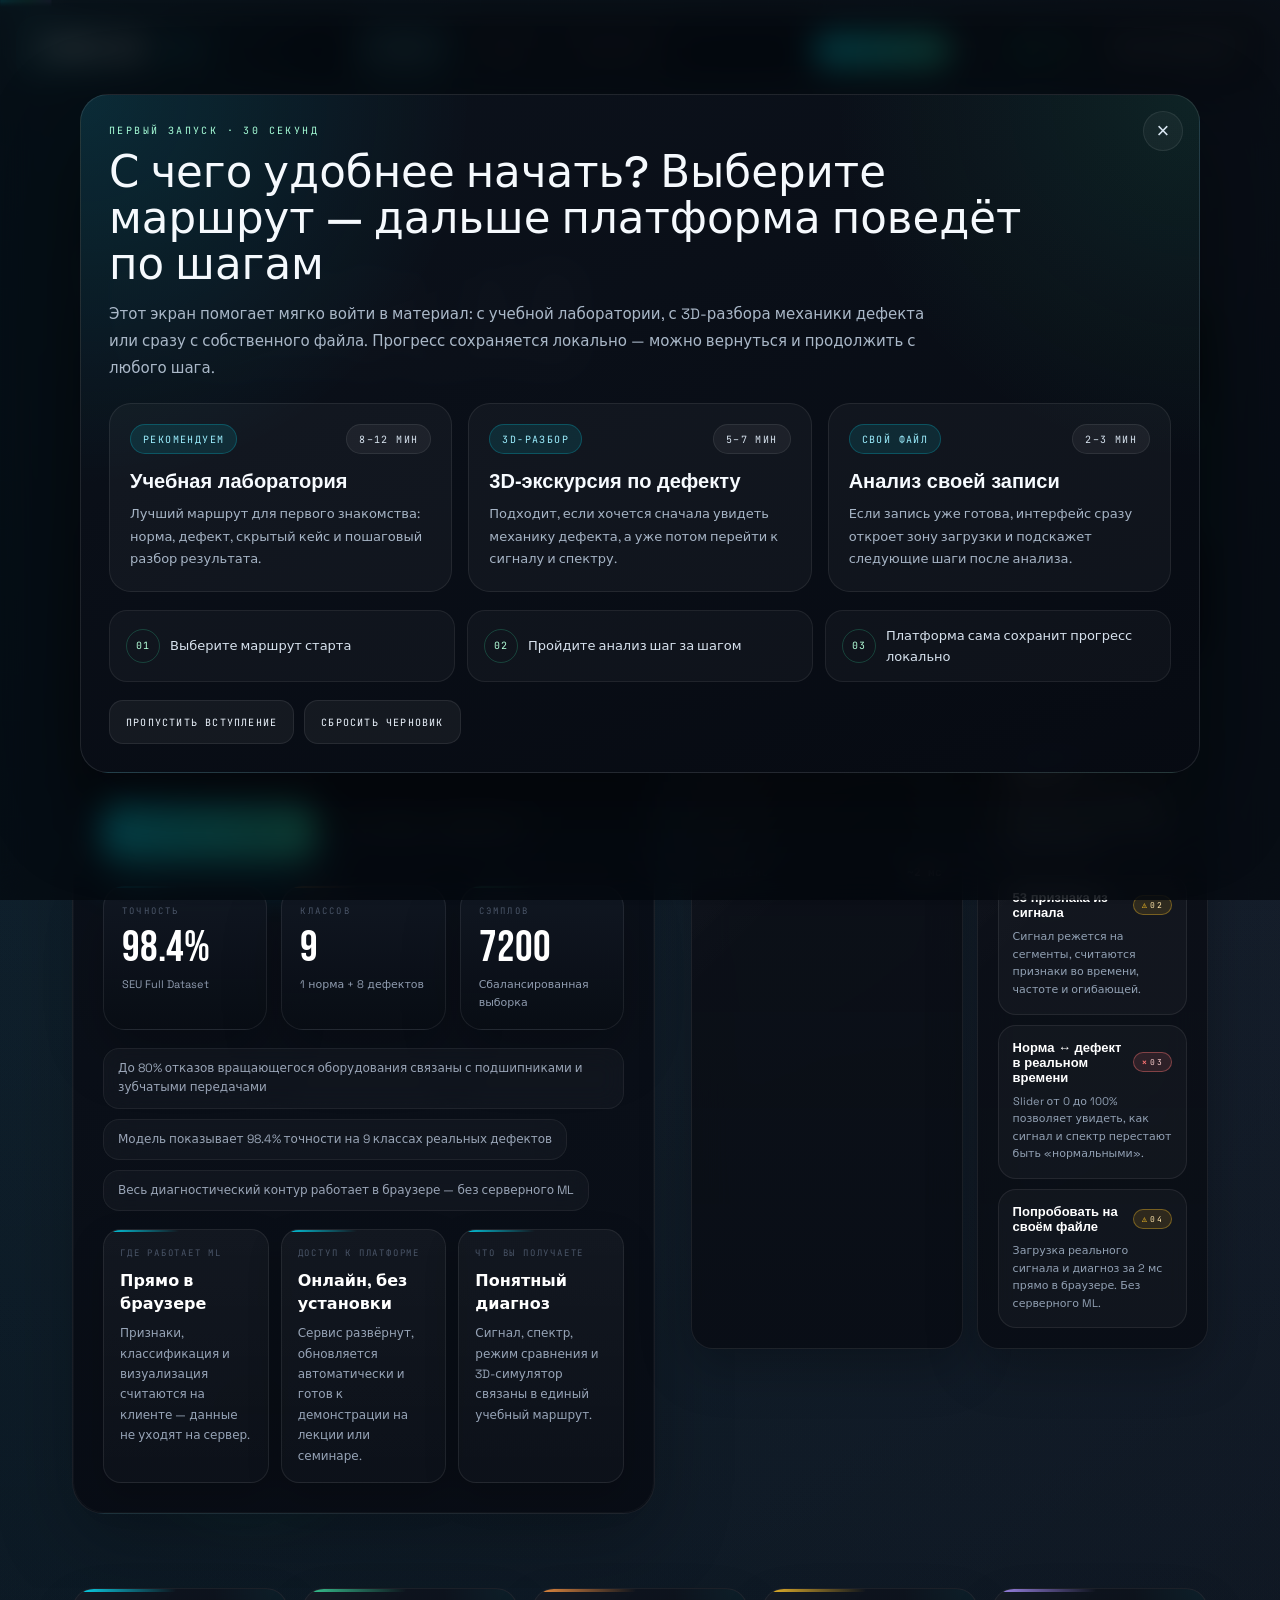
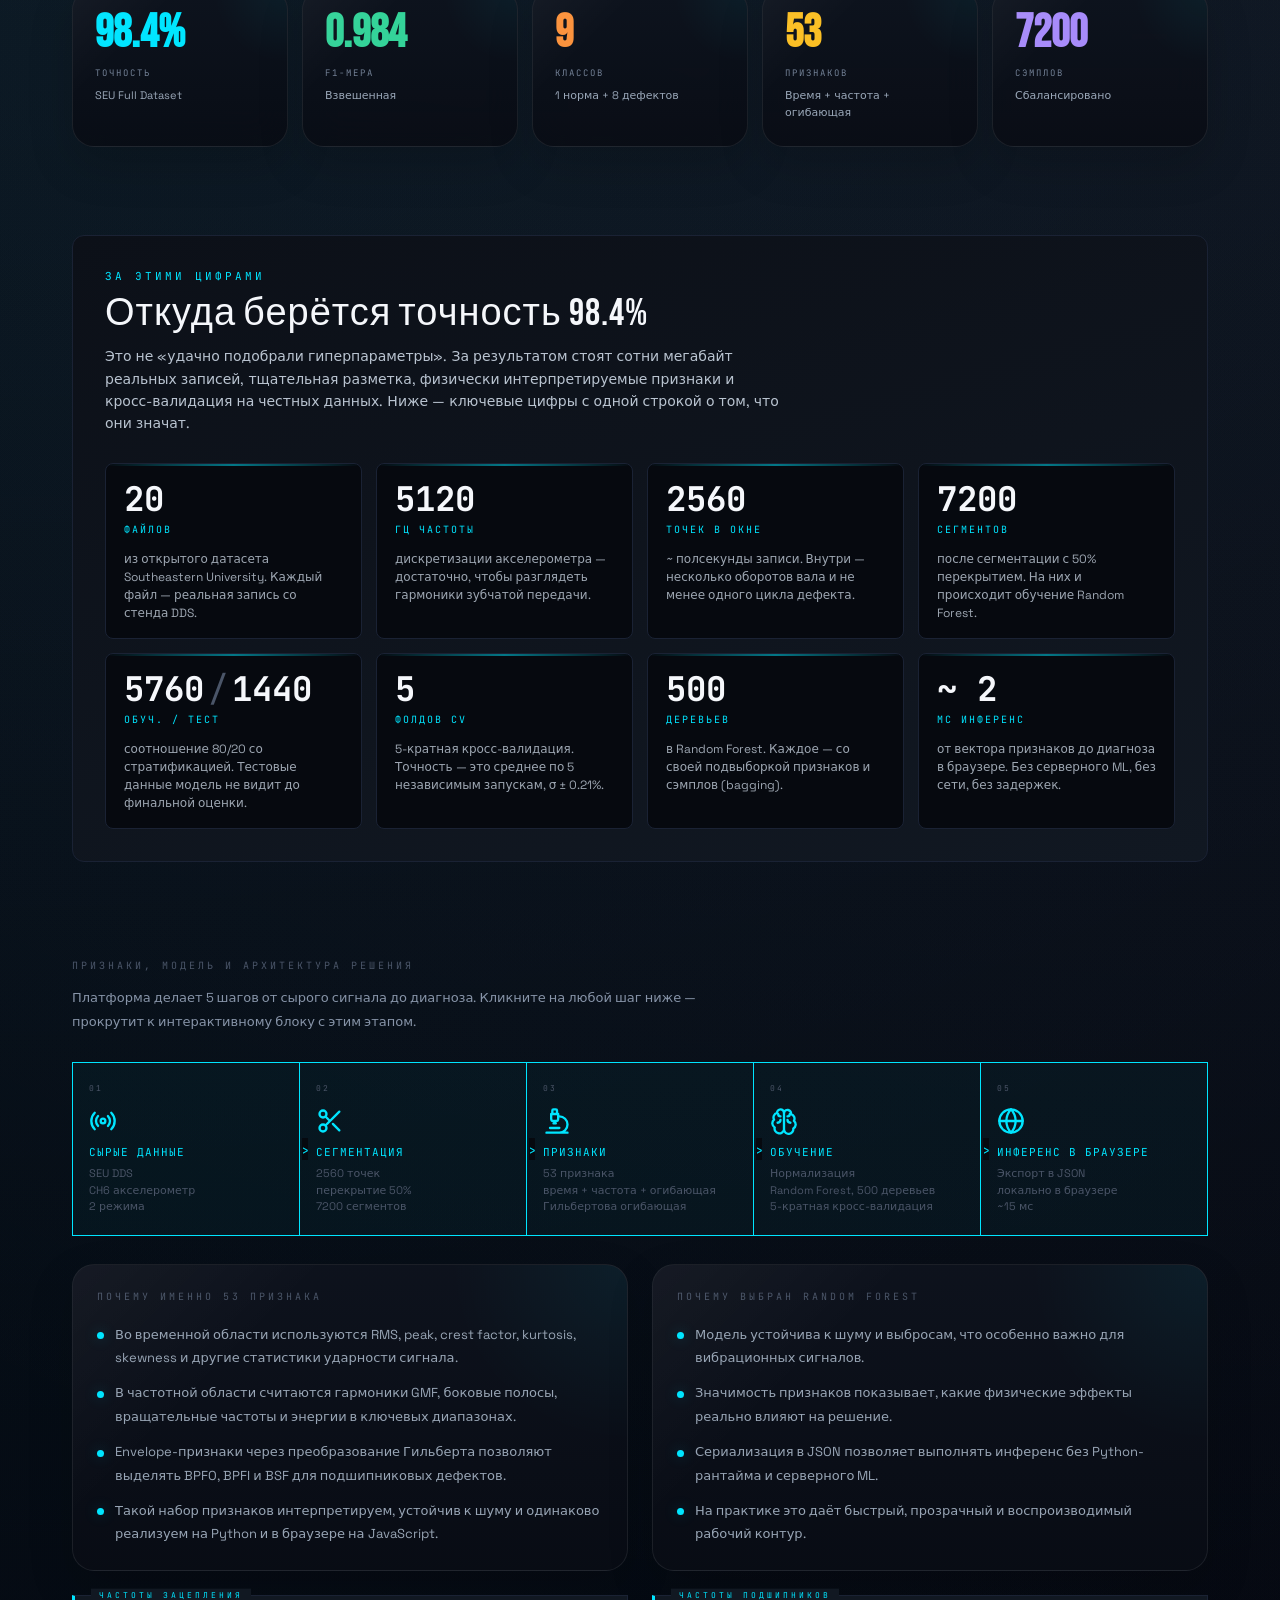
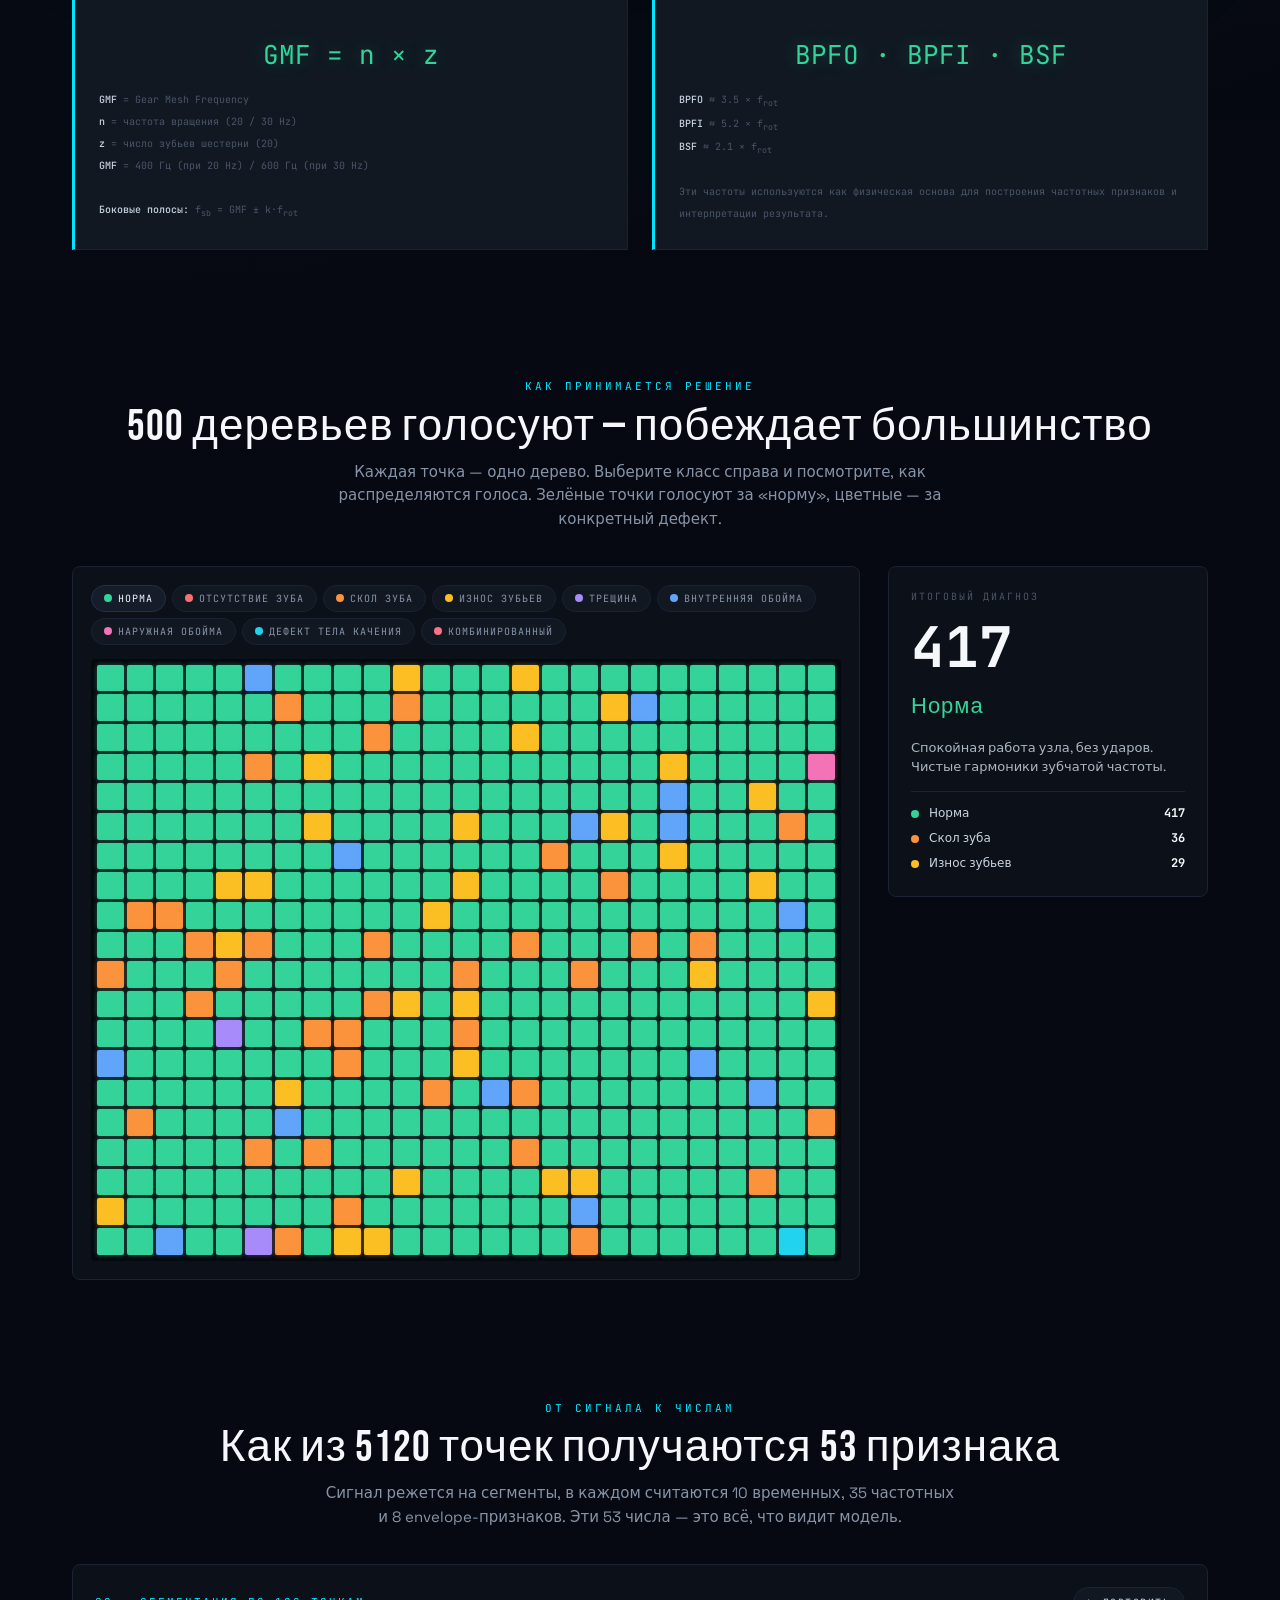
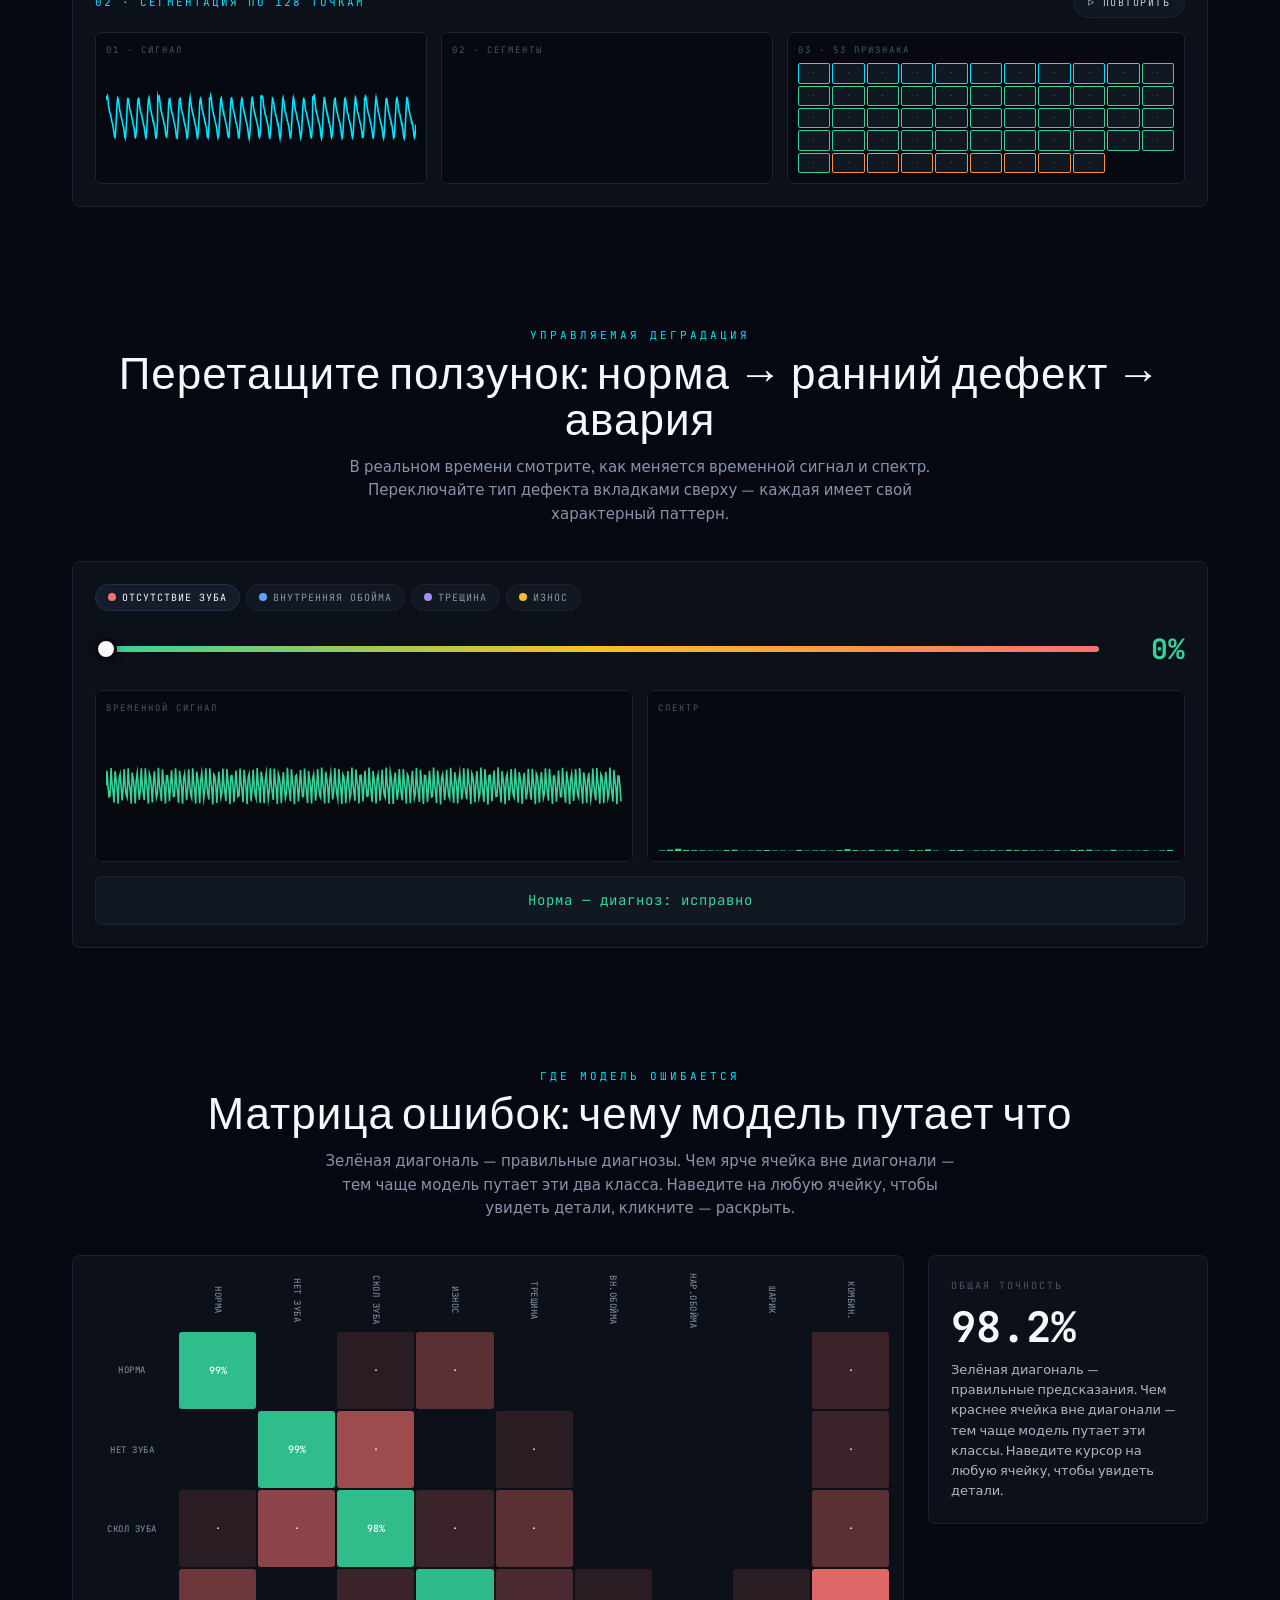
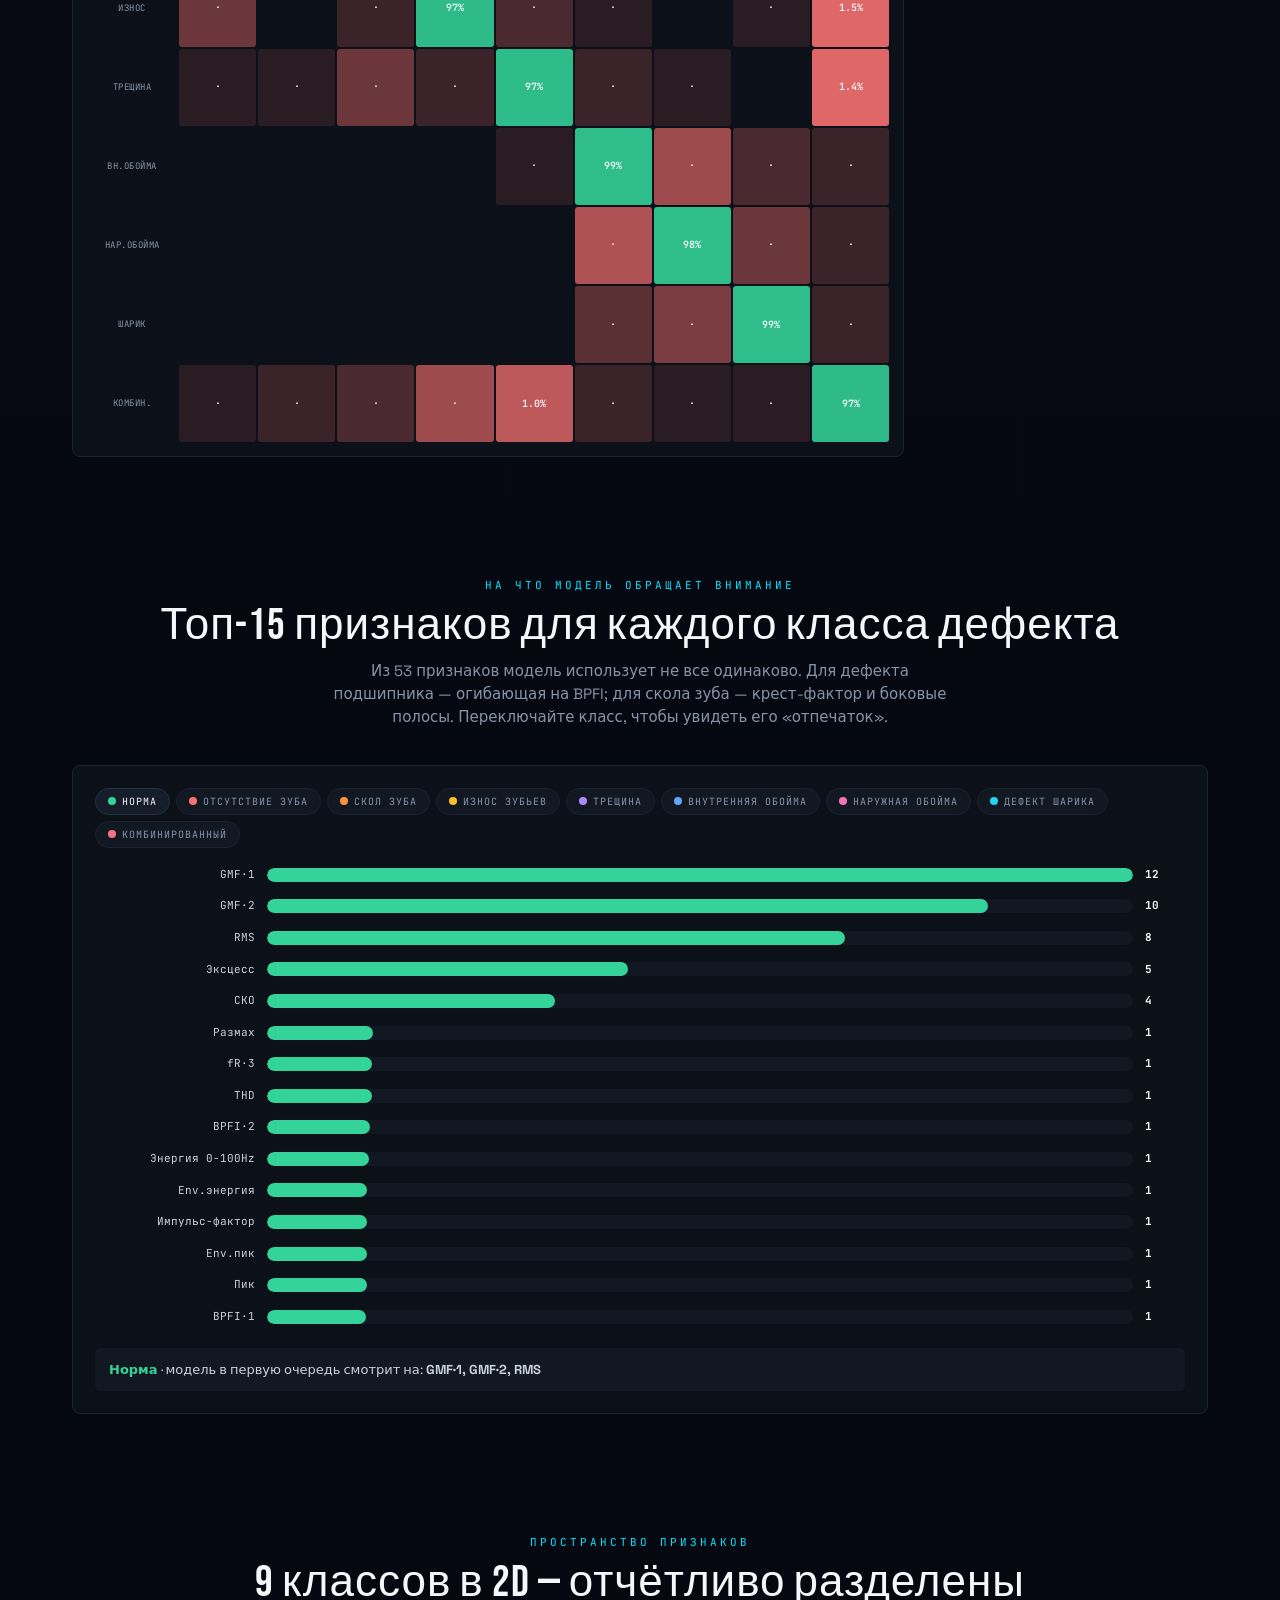
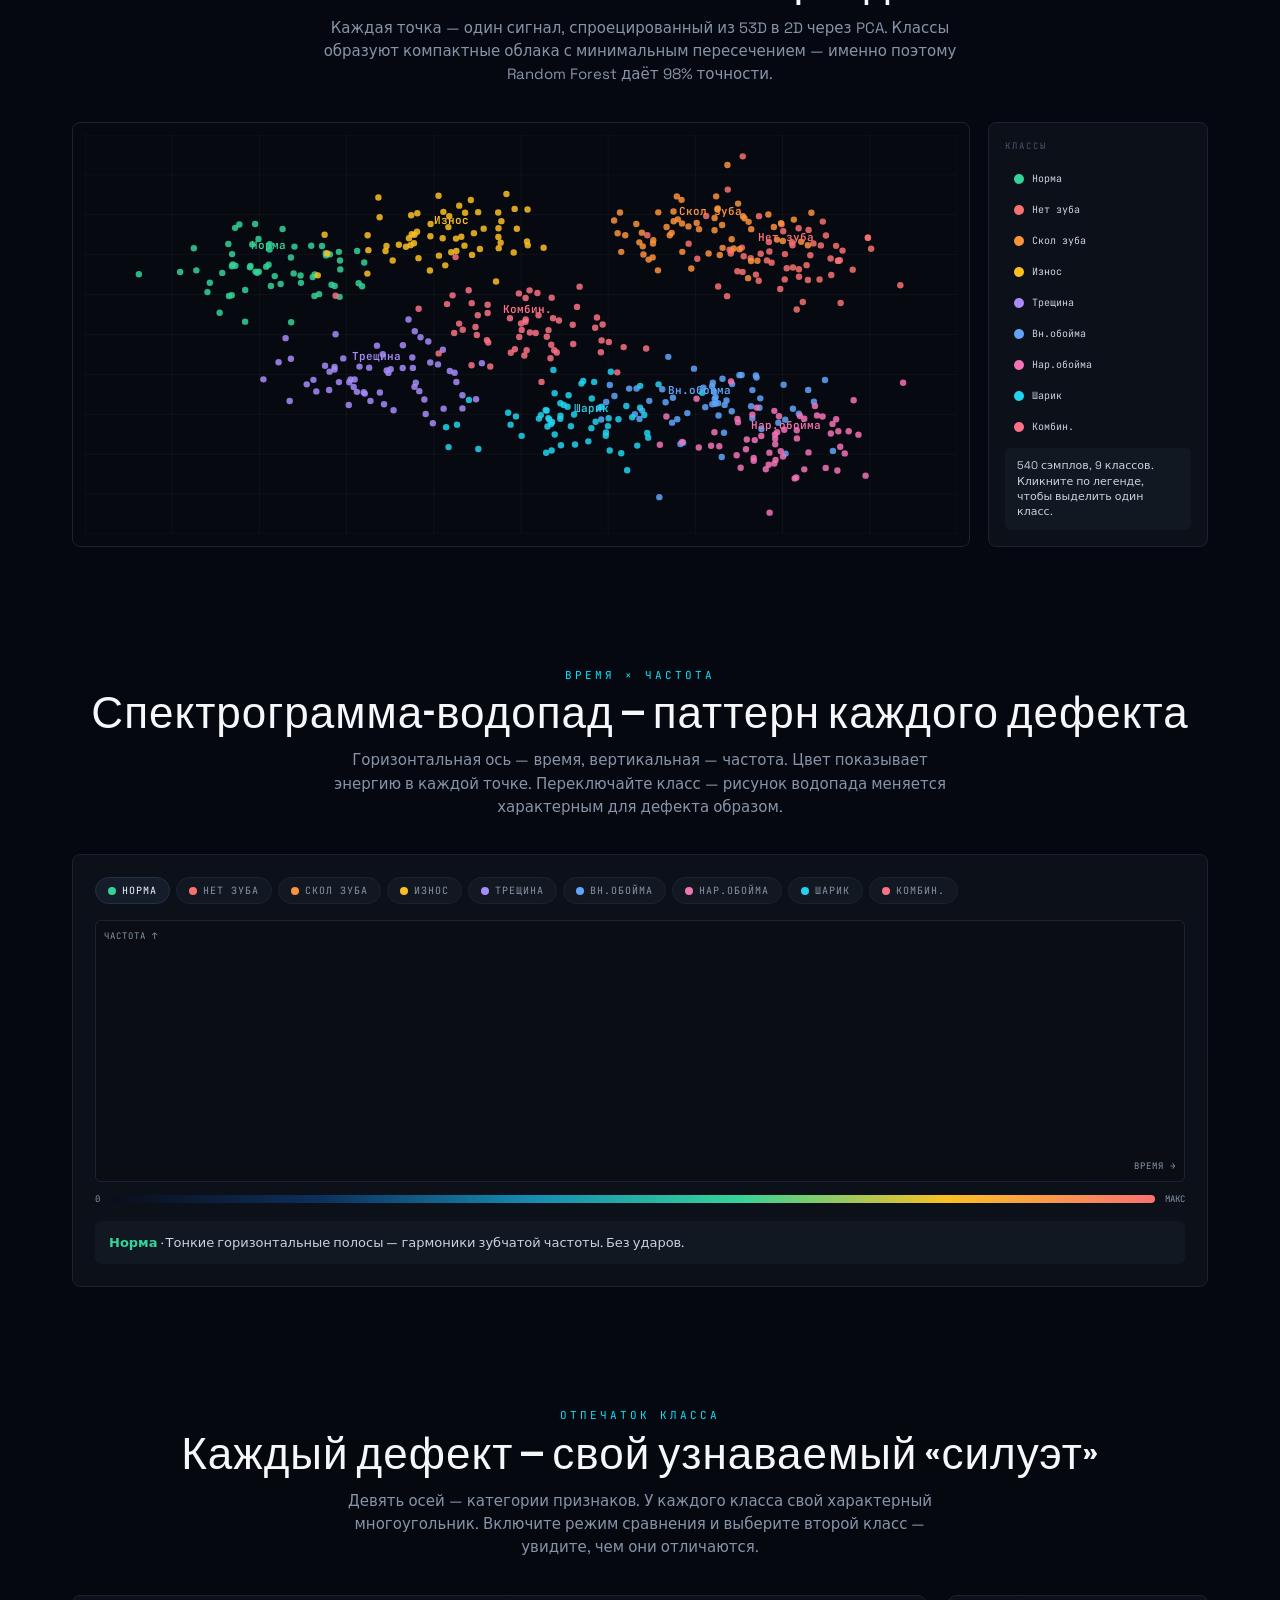
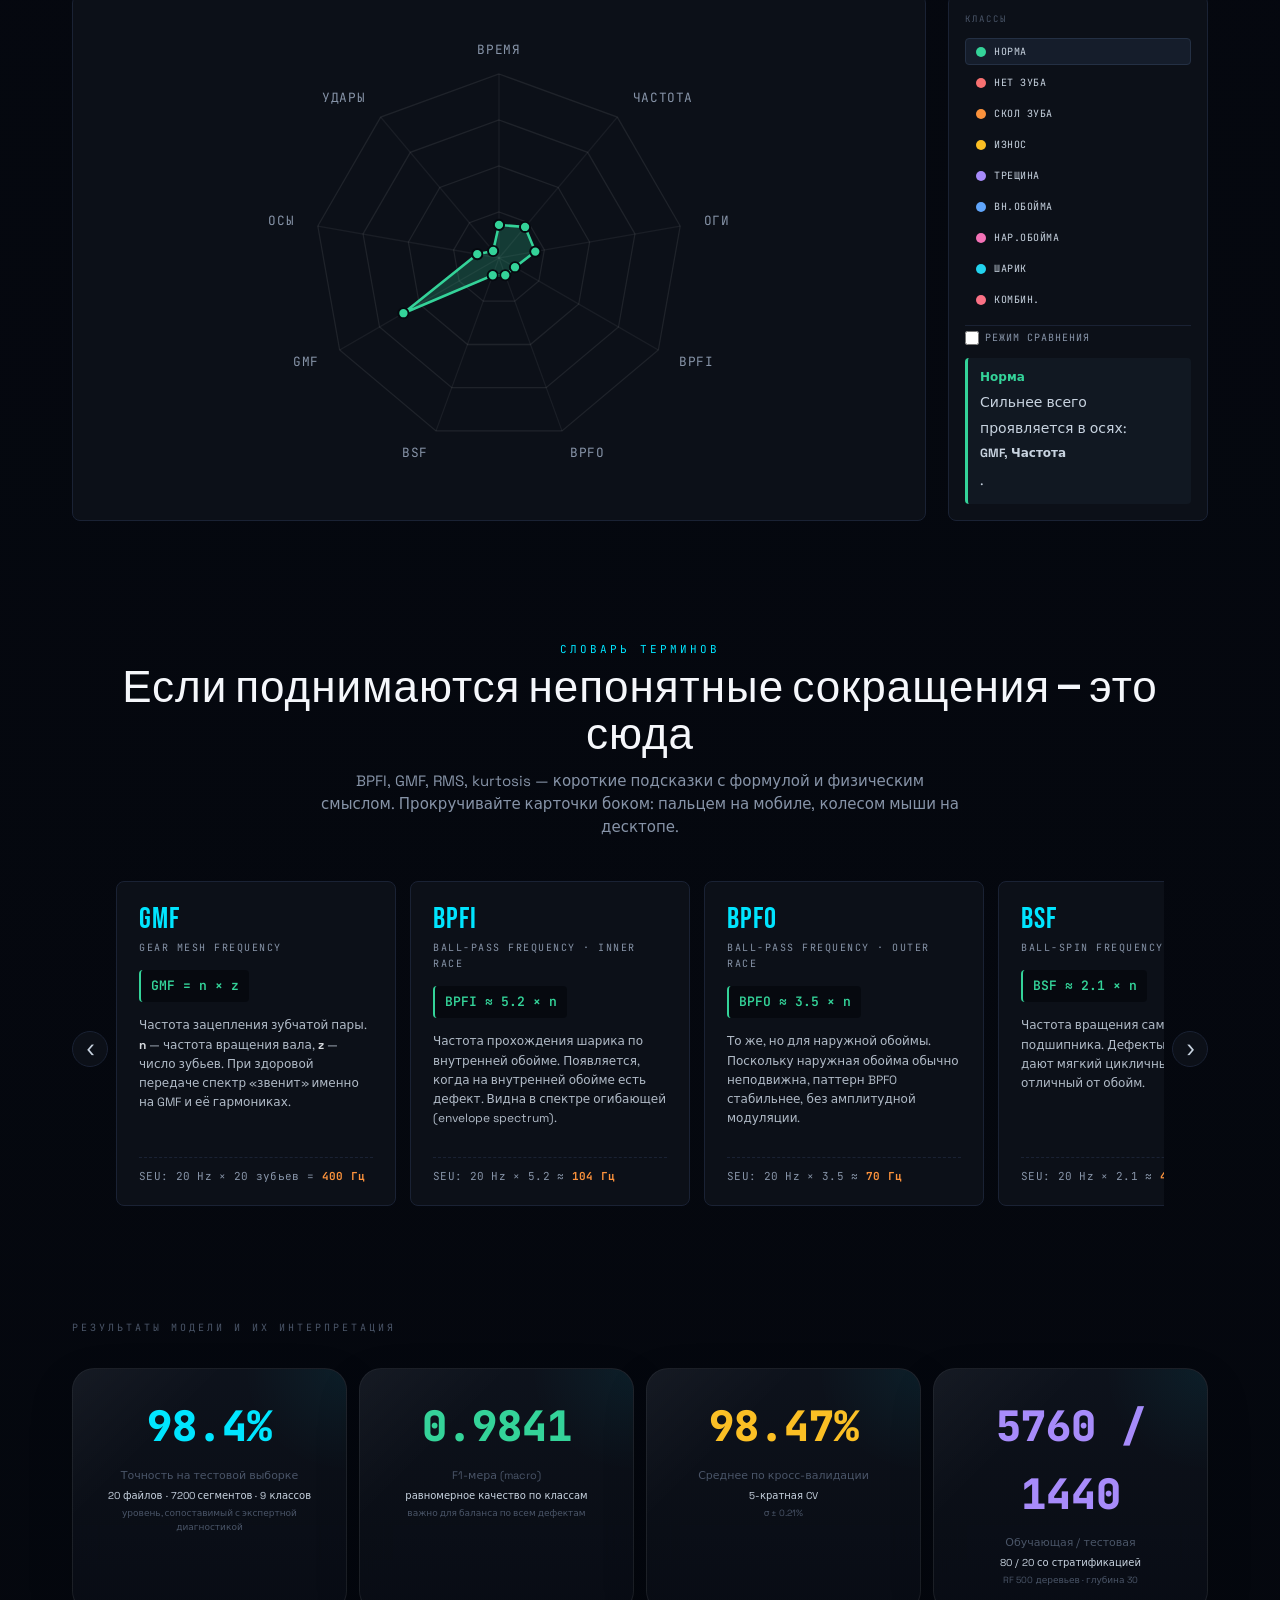
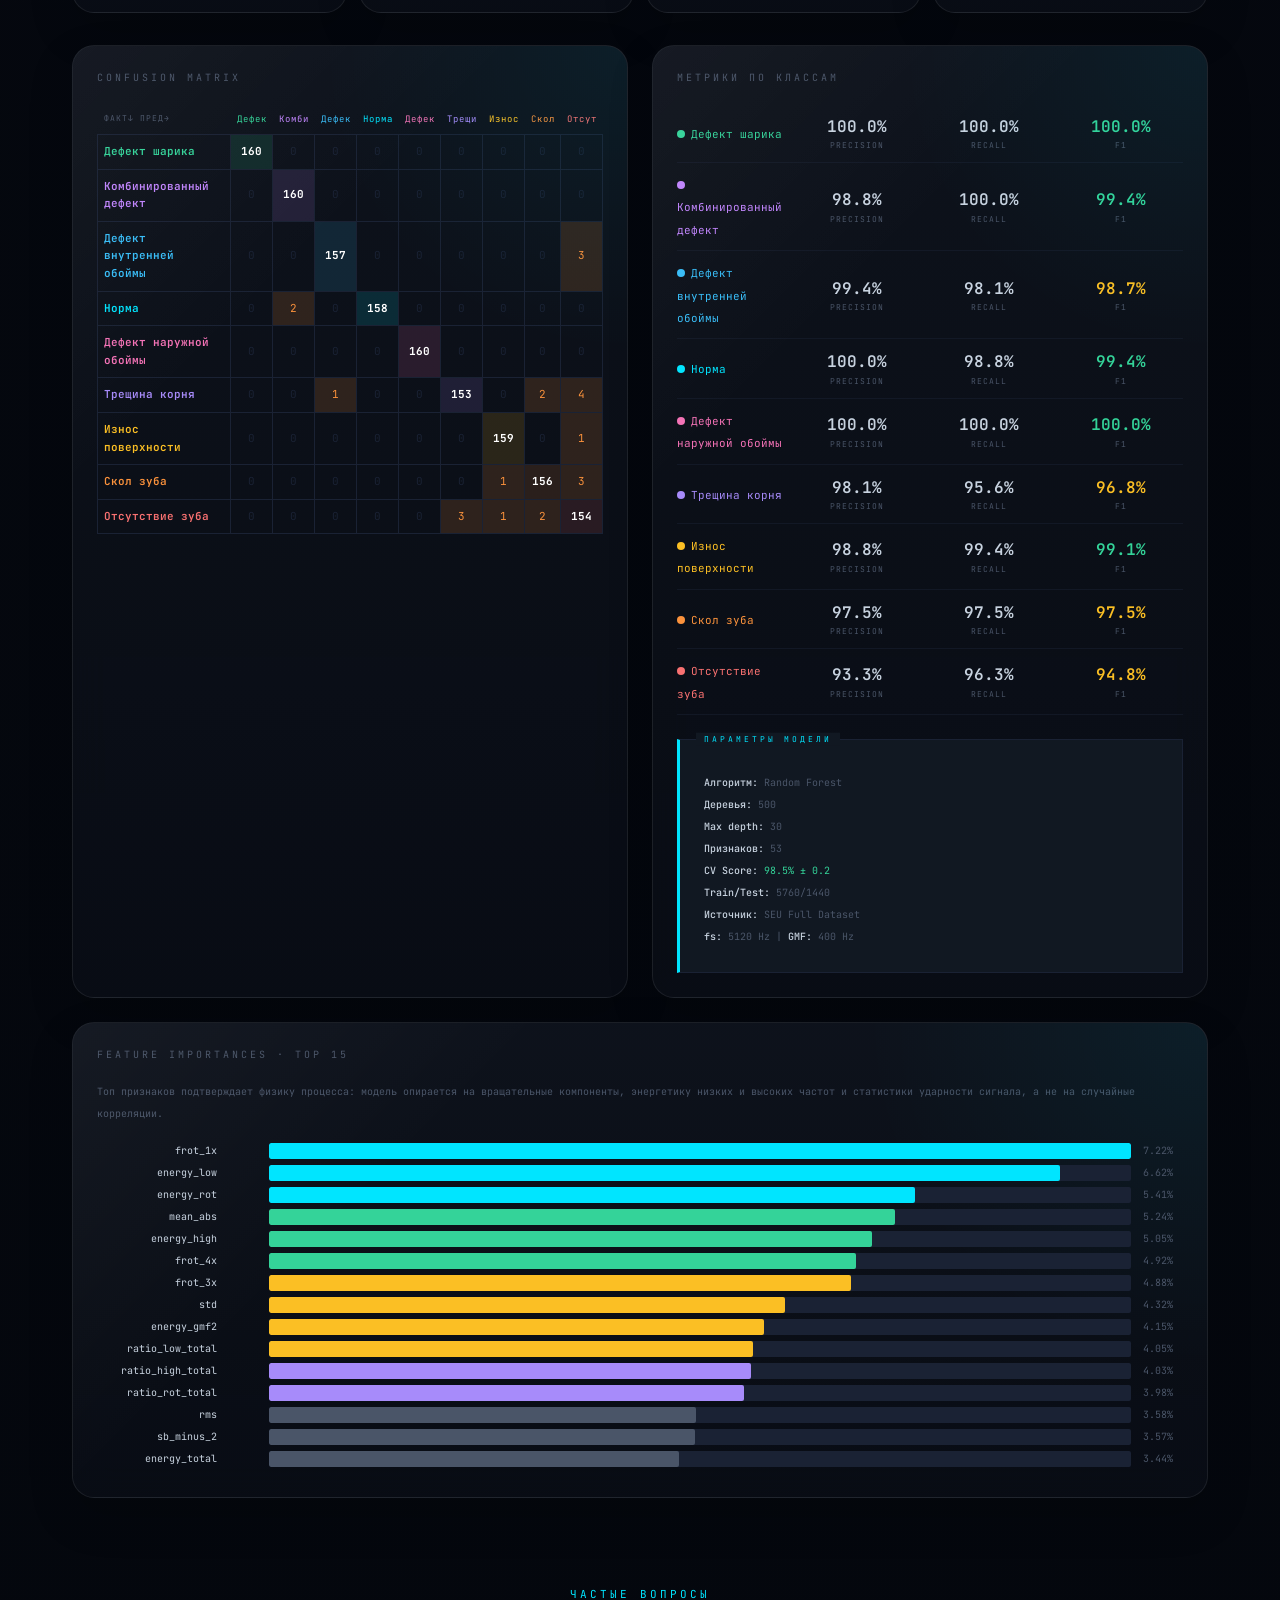
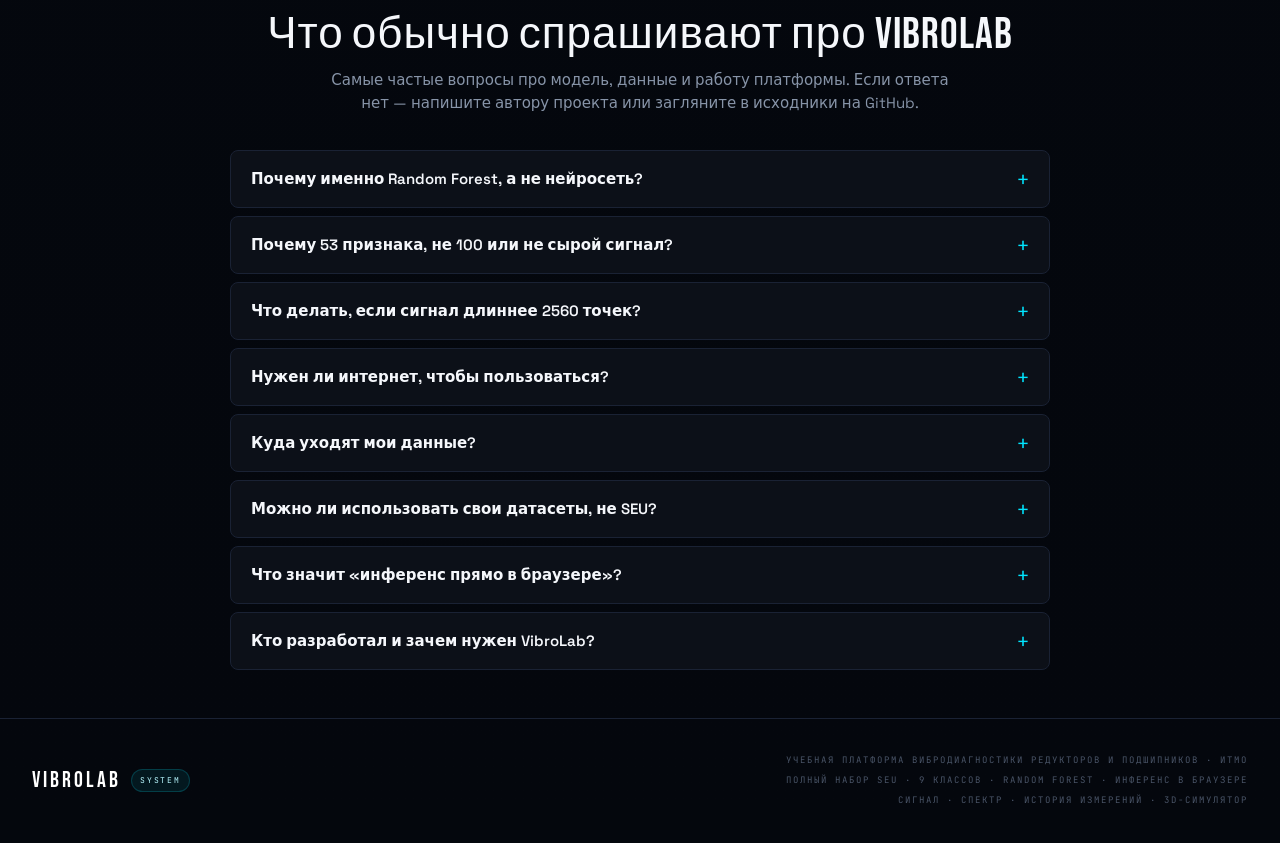
==== commit 2e1158d4: "feat: numbers storytelling + glossary carousel + FAQ on home Three new content-heavy blocks added be" ====
--- a/web/index.html
+++ b/web/index.html
@@ -327,6 +327,68 @@
           <div class="metric-val" style="color:var(--purple)" id="metSamples">—</div>
           <div class="metric-label">СЭМПЛОВ</div>
           <div class="metric-sub">Сбалансировано</div>
+        </div>
+      </div>
+    </div>
+  </section>
+
+  <!-- ═════════════════════════════════════════════════════════════
+       SHOWCASE: NUMBERS STORYTELLING
+       ═════════════════════════════════════════════════════════════ -->
+  <section class="section" id="section-numbers" style="padding-top:40px">
+    <div class="container">
+      <div class="numbers-shell">
+        <div class="numbers-intro">
+          <div class="numbers-kicker">ЗА ЭТИМИ ЦИФРАМИ</div>
+          <h2 class="numbers-title">Откуда берётся точность 98.4%</h2>
+          <p class="numbers-lead">
+            Это не «удачно подобрали гиперпараметры». За результатом стоят сотни мегабайт реальных
+            записей, тщательная разметка, физически интерпретируемые признаки и кросс-валидация
+            на честных данных. Ниже — ключевые цифры с одной строкой о том, что они значат.
+          </p>
+        </div>
+
+        <div class="numbers-grid">
+          <div class="number-card">
+            <div class="number-val"><span data-counter>20</span></div>
+            <div class="number-unit">файлов</div>
+            <div class="number-text">из открытого датасета Southeastern University. Каждый файл — реальная запись со стенда DDS.</div>
+          </div>
+          <div class="number-card">
+            <div class="number-val"><span data-counter>5120</span></div>
+            <div class="number-unit">Гц частоты</div>
+            <div class="number-text">дискретизации акселерометра — достаточно, чтобы разглядеть гармоники зубчатой передачи.</div>
+          </div>
+          <div class="number-card">
+            <div class="number-val"><span data-counter>2560</span></div>
+            <div class="number-unit">точек в окне</div>
+            <div class="number-text">~ полсекунды записи. Внутри — несколько оборотов вала и не менее одного цикла дефекта.</div>
+          </div>
+          <div class="number-card">
+            <div class="number-val"><span data-counter>7200</span></div>
+            <div class="number-unit">сегментов</div>
+            <div class="number-text">после сегментации с 50% перекрытием. На них и происходит обучение Random Forest.</div>
+          </div>
+          <div class="number-card">
+            <div class="number-val">5760<span class="number-divider">/</span>1440</div>
+            <div class="number-unit">обуч. / тест</div>
+            <div class="number-text">соотношение 80/20 со стратификацией. Тестовые данные модель не видит до финальной оценки.</div>
+          </div>
+          <div class="number-card">
+            <div class="number-val"><span data-counter>5</span></div>
+            <div class="number-unit">фолдов CV</div>
+            <div class="number-text">5-кратная кросс-валидация. Точность — это среднее по 5 независимым запускам, σ ± 0.21%.</div>
+          </div>
+          <div class="number-card">
+            <div class="number-val"><span data-counter>500</span></div>
+            <div class="number-unit">деревьев</div>
+            <div class="number-text">в Random Forest. Каждое — со своей подвыборкой признаков и сэмплов (bagging).</div>
+          </div>
+          <div class="number-card">
+            <div class="number-val">~ <span data-counter>2</span></div>
+            <div class="number-unit">мс инференс</div>
+            <div class="number-text">от вектора признаков до диагноза в браузере. Без серверного ML, без сети, без задержек.</div>
+          </div>
         </div>
       </div>
     </div>
@@ -652,6 +714,137 @@
     </div>
   </section>
 
+  <!-- ═════════════════════════════════════════════════════════════
+       SHOWCASE: GLOSSARY CAROUSEL
+       ═════════════════════════════════════════════════════════════ -->
+  <section class="section" id="section-glossary" style="padding-top:40px">
+    <div class="container">
+      <div class="showcase-head">
+        <div class="showcase-kicker">СЛОВАРЬ ТЕРМИНОВ</div>
+        <h2 class="showcase-title">Если поднимаются непонятные сокращения — это сюда</h2>
+        <p class="showcase-lead">
+          BPFI, GMF, RMS, kurtosis — короткие подсказки с формулой и физическим смыслом.
+          Прокручивайте карточки боком: пальцем на мобиле, колесом мыши на десктопе.
+        </p>
+      </div>
+      <div class="glossary-wrap">
+        <button class="glossary-arrow glossary-arrow--left" type="button" aria-label="Влево">‹</button>
+        <div class="glossary-carousel" id="glossaryCarousel">
+          <article class="glossary-card">
+            <div class="glossary-term">GMF</div>
+            <div class="glossary-full">Gear Mesh Frequency</div>
+            <div class="glossary-formula">GMF = n × z</div>
+            <p class="glossary-desc">
+              Частота зацепления зубчатой пары. <b>n</b> — частота вращения вала,
+              <b>z</b> — число зубьев. При здоровой передаче спектр «звенит» именно на GMF и её гармониках.
+            </p>
+            <div class="glossary-example">SEU: 20 Hz × 20 зубьев = <strong>400 Гц</strong></div>
+          </article>
+
+          <article class="glossary-card">
+            <div class="glossary-term">BPFI</div>
+            <div class="glossary-full">Ball-Pass Frequency · Inner race</div>
+            <div class="glossary-formula">BPFI ≈ 5.2 × n</div>
+            <p class="glossary-desc">
+              Частота прохождения шарика по внутренней обойме. Появляется, когда на внутренней
+              обойме есть дефект. Видна в спектре огибающей (envelope spectrum).
+            </p>
+            <div class="glossary-example">SEU: 20 Hz × 5.2 ≈ <strong>104 Гц</strong></div>
+          </article>
+
+          <article class="glossary-card">
+            <div class="glossary-term">BPFO</div>
+            <div class="glossary-full">Ball-Pass Frequency · Outer race</div>
+            <div class="glossary-formula">BPFO ≈ 3.5 × n</div>
+            <p class="glossary-desc">
+              То же, но для наружной обоймы. Поскольку наружная обойма обычно неподвижна,
+              паттерн BPFO стабильнее, без амплитудной модуляции.
+            </p>
+            <div class="glossary-example">SEU: 20 Hz × 3.5 ≈ <strong>70 Гц</strong></div>
+          </article>
+
+          <article class="glossary-card">
+            <div class="glossary-term">BSF</div>
+            <div class="glossary-full">Ball-Spin Frequency</div>
+            <div class="glossary-formula">BSF ≈ 2.1 × n</div>
+            <p class="glossary-desc">
+              Частота вращения самого шарика подшипника. Дефекты тел качения дают
+              мягкий цикличный паттерн, отличный от обойм.
+            </p>
+            <div class="glossary-example">SEU: 20 Hz × 2.1 ≈ <strong>42 Гц</strong></div>
+          </article>
+
+          <article class="glossary-card">
+            <div class="glossary-term">RMS</div>
+            <div class="glossary-full">Root Mean Square</div>
+            <div class="glossary-formula">RMS = √(Σx² / N)</div>
+            <p class="glossary-desc">
+              Среднеквадратичный уровень сигнала — энергетический «громкий или тихий».
+              Растёт при любом дефекте, но не различает, какой именно.
+            </p>
+            <div class="glossary-example">Норма: ~ 0.08 g · Дефект: > 0.4 g</div>
+          </article>
+
+          <article class="glossary-card">
+            <div class="glossary-term">Kurtosis</div>
+            <div class="glossary-full">Эксцесс / острота пиков</div>
+            <div class="glossary-formula">K = E[(x−μ)⁴]/σ⁴ − 3</div>
+            <p class="glossary-desc">
+              Мера «ударности» сигнала. Гладкая синусоида ≈ 0, ударные пики поднимают его
+              до 3–10. Лучший быстрый детектор дефектов зацепления.
+            </p>
+            <div class="glossary-example">Норма: 0 · Скол зуба: 4–8</div>
+          </article>
+
+          <article class="glossary-card">
+            <div class="glossary-term">Крест-фактор</div>
+            <div class="glossary-full">Crest Factor</div>
+            <div class="glossary-formula">CF = пик / RMS</div>
+            <p class="glossary-desc">
+              Отношение максимального пика к среднеквадратичному уровню. У синуса ≈ 1.4,
+              у шума ≈ 3, у ударных дефектов — заметно больше.
+            </p>
+            <div class="glossary-example">Норма: ≈ 3 · Тяжёлый дефект: > 7</div>
+          </article>
+
+          <article class="glossary-card">
+            <div class="glossary-term">FFT</div>
+            <div class="glossary-full">Fast Fourier Transform</div>
+            <div class="glossary-formula">X(f) = Σ x(t)·e^(−2πift)</div>
+            <p class="glossary-desc">
+              Преобразование Фурье — переход от «времени» к «частоте». Превращает осциллограмму
+              в спектр, где видны конкретные частоты вибрации.
+            </p>
+            <div class="glossary-example">2560 точек → 1280 бинов спектра</div>
+          </article>
+
+          <article class="glossary-card">
+            <div class="glossary-term">Envelope</div>
+            <div class="glossary-full">Огибающая / Hilbert envelope</div>
+            <div class="glossary-formula">|x(t) + i·H(x(t))|</div>
+            <p class="glossary-desc">
+              Преобразование Гильберта вытаскивает «огибающую» сигнала. В её спектре чётче
+              видны частоты модуляции — там и живут BPFI / BPFO / BSF.
+            </p>
+            <div class="glossary-example">Главный инструмент диагностики подшипников</div>
+          </article>
+
+          <article class="glossary-card">
+            <div class="glossary-term">Random Forest</div>
+            <div class="glossary-full">Случайный лес</div>
+            <div class="glossary-formula">500 деревьев → мажоритарный голос</div>
+            <p class="glossary-desc">
+              Ансамбль из 500 решающих деревьев. Каждое обучается на своей подвыборке,
+              итог — мажоритарное голосование. Устойчив к шуму, легко объясним.
+            </p>
+            <div class="glossary-example">Точность 98.4% при максимальной глубине 30</div>
+          </article>
+        </div>
+        <button class="glossary-arrow glossary-arrow--right" type="button" aria-label="Вправо">›</button>
+      </div>
+    </div>
+  </section>
+
   <!-- TRAINING RESULTS -->
   <section class="section" id="section-results">
     <div class="container">
@@ -705,6 +898,92 @@
           низких и высоких частот и статистики ударности сигнала, а не на случайные корреляции.
         </div>
         <div id="fiBars"></div>
+      </div>
+    </div>
+  </section>
+
+  <!-- ═════════════════════════════════════════════════════════════
+       FAQ
+       ═════════════════════════════════════════════════════════════ -->
+  <section class="section" id="section-faq" style="padding-top:40px">
+    <div class="container">
+      <div class="showcase-head">
+        <div class="showcase-kicker">ЧАСТЫЕ ВОПРОСЫ</div>
+        <h2 class="showcase-title">Что обычно спрашивают про VibroLab</h2>
+        <p class="showcase-lead">
+          Самые частые вопросы про модель, данные и работу платформы. Если ответа нет —
+          напишите автору проекта или загляните в исходники на GitHub.
+        </p>
+      </div>
+      <div class="faq-list">
+        <details class="faq-item">
+          <summary>Почему именно Random Forest, а не нейросеть?</summary>
+          <p>
+            На датасете SEU из ~7200 сегментов Random Forest даёт 98.4% точности — глубокая
+            сеть едва ли значимо больше, но требует на порядок больше данных и теряет
+            прозрачность. RF легко сериализуется в JSON (3.8 МБ), запускается прямо в браузере
+            и позволяет показать, на какие признаки модель опиралась.
+          </p>
+        </details>
+        <details class="faq-item">
+          <summary>Почему 53 признака, не 100 или не сырой сигнал?</summary>
+          <p>
+            53 — это физически интерпретируемый набор: 10 признаков во времени (RMS, эксцесс,
+            крест-фактор), 35 в частоте (GMF, гармоники, боковые полосы, энергии в полосах)
+            и 8 в огибающей (BPFI, BPFO, BSF). Каждый из них имеет понятный смысл, поэтому
+            ошибки модели можно объяснить, а не пожимать плечами.
+          </p>
+        </details>
+        <details class="faq-item">
+          <summary>Что делать, если сигнал длиннее 2560 точек?</summary>
+          <p>
+            Платформа автоматически нарежет его на сегменты по 2560 точек с 50% перекрытием,
+            проанализирует каждый и покажет результат по самому уверенному окну. Полную
+            раскладку по окнам можно посмотреть в описании под сигналом.
+          </p>
+        </details>
+        <details class="faq-item">
+          <summary>Нужен ли интернет, чтобы пользоваться?</summary>
+          <p>
+            После первой загрузки страницы — нет. ML-модель скачивается один раз (~3.8 МБ),
+            дальше анализ идёт целиком в браузере. Можно работать офлайн, в локальной сети,
+            на лекции без Wi-Fi. Сервер нужен только для синхронизации профиля и истории.
+          </p>
+        </details>
+        <details class="faq-item">
+          <summary>Куда уходят мои данные?</summary>
+          <p>
+            Никуда. Загруженный файл и его признаки остаются в вашем браузере. На сервер
+            уходит только то, что вы сами явно сохраняете в журнал после входа в аккаунт.
+            Никакой автоматической отправки телеметрии в платформе нет.
+          </p>
+        </details>
+        <details class="faq-item">
+          <summary>Можно ли использовать свои датасеты, не SEU?</summary>
+          <p>
+            Да, форматы TXT / WAV / CSV / MAT / NPY / UFF поддерживаются «из коробки».
+            Главное условие — частота дискретизации ≥ 2 кГц, иначе теряются высокочастотные
+            гармоники GMF. Если у вас другой стенд, можно переобучить модель на ваших данных
+            и заменить <code>rf_model.json</code>.
+          </p>
+        </details>
+        <details class="faq-item">
+          <summary>Что значит «инференс прямо в браузере»?</summary>
+          <p>
+            Сериализованный Random Forest — это просто структура данных (массив деревьев,
+            каждое — массив узлов). В JavaScript достаточно ~200 строк, чтобы пройти
+            каждое дерево, собрать голоса и выдать класс. Никаких WebAssembly, ONNX-runtime
+            или серверного API не требуется.
+          </p>
+        </details>
+        <details class="faq-item">
+          <summary>Кто разработал и зачем нужен VibroLab?</summary>
+          <p>
+            Платформа разработана как учебный инструмент для студентов и преподавателей
+            ИТМО: показать «живой» ML, который не магия, а понятный физический процесс.
+            Подходит как для лабораторных работ, так и для демо вибродиагностики на лекциях.
+          </p>
+        </details>
       </div>
     </div>
   </section>
@@ -996,7 +1275,7 @@
 <script src="js/viz.js?v=20260410-fft-fix"></script>
 <script src="js/uiStates.js?v=20260520-ui-states-3"></script>
 <script src="js/presentation.js?v=20260520-presentation-1"></script>
-<script src="js/homeShowcase.js?v=20260521-showcase-2"></script>
+<script src="js/homeShowcase.js?v=20260522-showcase-3"></script>
 <script src="js/analysisExtras.js?v=20260522-extras-1"></script>
 <script src="js/app.js?v=20260501-subpath-fix-1"></script>
 <!-- Notification toast container -->
--- a/web/css/style.css
+++ b/web/css/style.css
@@ -9012,3 +9012,281 @@
   background: linear-gradient(90deg, #0a0e1a, #0c2f5c, #168ab2, #34d399, #fbbf24, #f87171);
   border-radius: 3px;
 }
+
+/* ═══════════════════════════════════════════════════════════════
+   NUMBERS STORYTELLING (5) — big animated numbers + narrative
+   ═══════════════════════════════════════════════════════════════ */
+.numbers-shell {
+  background: linear-gradient(165deg, var(--surface) 0%, var(--surface2) 100%);
+  border: 1px solid var(--border);
+  border-radius: 12px;
+  padding: 32px;
+}
+.numbers-intro {
+  max-width: 680px;
+  margin-bottom: 28px;
+}
+.numbers-kicker {
+  font-family: var(--mono);
+  font-size: 11px;
+  letter-spacing: 3px;
+  color: var(--cyan);
+  text-transform: uppercase;
+  margin-bottom: 8px;
+}
+.numbers-title {
+  font-family: var(--font-display);
+  font-size: clamp(24px, 3.4vw, 38px);
+  line-height: 1.1;
+  letter-spacing: 1px;
+  color: var(--text-strong);
+  margin-bottom: 10px;
+}
+.numbers-lead {
+  font-size: 14px;
+  color: var(--text);
+  line-height: 1.6;
+  opacity: 0.92;
+}
+.numbers-grid {
+  display: grid;
+  grid-template-columns: repeat(4, 1fr);
+  gap: 14px;
+}
+.number-card {
+  background: var(--bg);
+  border: 1px solid var(--border);
+  border-radius: 8px;
+  padding: 18px 18px 16px;
+  display: flex;
+  flex-direction: column;
+  gap: 4px;
+  position: relative;
+  overflow: hidden;
+}
+.number-card::before {
+  content: '';
+  position: absolute;
+  top: 0; left: 0; right: 0;
+  height: 2px;
+  background: linear-gradient(90deg, transparent, var(--cyan), transparent);
+  opacity: 0.5;
+}
+.number-val {
+  font-family: var(--mono);
+  font-size: 34px;
+  font-weight: 700;
+  line-height: 1;
+  color: var(--text-strong);
+  margin-bottom: 2px;
+  white-space: nowrap;
+}
+.number-divider {
+  color: var(--muted);
+  margin: 0 4px;
+  font-weight: 400;
+}
+.number-unit {
+  font-family: var(--mono);
+  font-size: 10px;
+  letter-spacing: 2px;
+  color: var(--cyan);
+  text-transform: uppercase;
+  margin-bottom: 8px;
+}
+.number-text {
+  font-size: 12px;
+  color: var(--text);
+  line-height: 1.5;
+  opacity: 0.78;
+}
+@media (max-width: 880px) {
+  .numbers-grid { grid-template-columns: repeat(2, 1fr); }
+}
+@media (max-width: 480px) {
+  .numbers-shell { padding: 20px; }
+  .number-val { font-size: 28px; }
+}
+
+/* ═══════════════════════════════════════════════════════════════
+   GLOSSARY CAROUSEL (4)
+   ═══════════════════════════════════════════════════════════════ */
+.glossary-wrap {
+  position: relative;
+  display: flex;
+  align-items: center;
+  gap: 8px;
+}
+.glossary-carousel {
+  display: flex;
+  flex-wrap: nowrap;
+  gap: 14px;
+  overflow-x: auto;
+  scroll-snap-type: x mandatory;
+  padding: 6px 4px 18px;
+  scroll-behavior: smooth;
+  flex: 1;
+  -webkit-overflow-scrolling: touch;
+}
+.glossary-carousel::-webkit-scrollbar { height: 6px; }
+.glossary-carousel::-webkit-scrollbar-thumb { background: var(--border-hi); border-radius: 3px; }
+.glossary-card {
+  flex: 0 0 280px;
+  background: var(--surface);
+  border: 1px solid var(--border);
+  border-radius: 8px;
+  padding: 22px 22px 20px;
+  scroll-snap-align: start;
+  display: flex;
+  flex-direction: column;
+  gap: 6px;
+  transition: border-color .2s, transform .2s;
+}
+.glossary-card:hover {
+  border-color: var(--cyan);
+  transform: translateY(-2px);
+}
+.glossary-term {
+  font-family: var(--font-display);
+  font-size: 30px;
+  letter-spacing: 1px;
+  color: var(--cyan);
+  line-height: 1;
+}
+.glossary-full {
+  font-family: var(--mono);
+  font-size: 10px;
+  letter-spacing: 1.5px;
+  color: var(--muted-hi);
+  text-transform: uppercase;
+  margin-bottom: 8px;
+}
+.glossary-formula {
+  font-family: var(--mono);
+  font-size: 13px;
+  font-weight: 600;
+  color: var(--green);
+  padding: 6px 10px;
+  background: var(--bg);
+  border-radius: 4px;
+  border-left: 2px solid var(--green);
+  margin-bottom: 8px;
+  align-self: flex-start;
+}
+.glossary-desc {
+  font-size: 12px;
+  color: var(--text);
+  line-height: 1.6;
+  margin: 0;
+  opacity: 0.88;
+}
+.glossary-desc b { color: var(--text-strong); }
+.glossary-example {
+  margin-top: auto;
+  padding-top: 10px;
+  border-top: 1px dashed var(--border);
+  font-family: var(--mono);
+  font-size: 11px;
+  color: var(--muted-hi);
+  letter-spacing: 0.3px;
+}
+.glossary-example strong { color: var(--orange); }
+.glossary-arrow {
+  flex-shrink: 0;
+  width: 36px;
+  height: 36px;
+  border-radius: 50%;
+  background: var(--surface);
+  border: 1px solid var(--border);
+  color: var(--text);
+  cursor: pointer;
+  font-size: 22px;
+  line-height: 1;
+  font-family: var(--mono);
+  display: inline-flex;
+  align-items: center;
+  justify-content: center;
+  transition: color .2s, border-color .2s, background .2s;
+  user-select: none;
+}
+.glossary-arrow:hover {
+  color: var(--cyan);
+  border-color: var(--cyan);
+  background: var(--tint-cyan);
+}
+@media (max-width: 600px) {
+  .glossary-arrow { display: none; }
+  .glossary-card { flex-basis: 84vw; }
+}
+
+/* ═══════════════════════════════════════════════════════════════
+   FAQ (6)
+   ═══════════════════════════════════════════════════════════════ */
+.faq-list {
+  max-width: 820px;
+  margin: 0 auto;
+  display: flex;
+  flex-direction: column;
+  gap: 8px;
+}
+.faq-item {
+  background: var(--surface);
+  border: 1px solid var(--border);
+  border-radius: 8px;
+  padding: 0;
+  overflow: hidden;
+  transition: border-color .2s;
+}
+.faq-item[open] {
+  border-color: var(--cyan);
+}
+.faq-item summary {
+  list-style: none;
+  cursor: pointer;
+  padding: 16px 20px;
+  font-family: var(--font-body);
+  font-size: 15px;
+  font-weight: 600;
+  color: var(--text-strong);
+  display: flex;
+  justify-content: space-between;
+  align-items: center;
+  gap: 16px;
+  transition: color .2s;
+}
+.faq-item summary::-webkit-details-marker { display: none; }
+.faq-item summary::after {
+  content: '+';
+  font-family: var(--mono);
+  font-size: 20px;
+  font-weight: 300;
+  color: var(--cyan);
+  transition: transform .25s;
+  flex-shrink: 0;
+  line-height: 1;
+}
+.faq-item[open] summary::after {
+  transform: rotate(45deg);
+}
+.faq-item summary:hover { color: var(--cyan); }
+.faq-item p {
+  margin: 0;
+  padding: 0 20px 18px 20px;
+  font-size: 13px;
+  color: var(--text);
+  line-height: 1.65;
+  opacity: 0.9;
+  animation: faqFadeIn .35s ease;
+}
+.faq-item code {
+  font-family: var(--mono);
+  font-size: 12px;
+  background: var(--surface2);
+  padding: 1px 6px;
+  border-radius: 3px;
+  color: var(--cyan);
+}
+@keyframes faqFadeIn {
+  from { opacity: 0; transform: translateY(-4px); }
+  to { opacity: 0.9; transform: translateY(0); }
+}
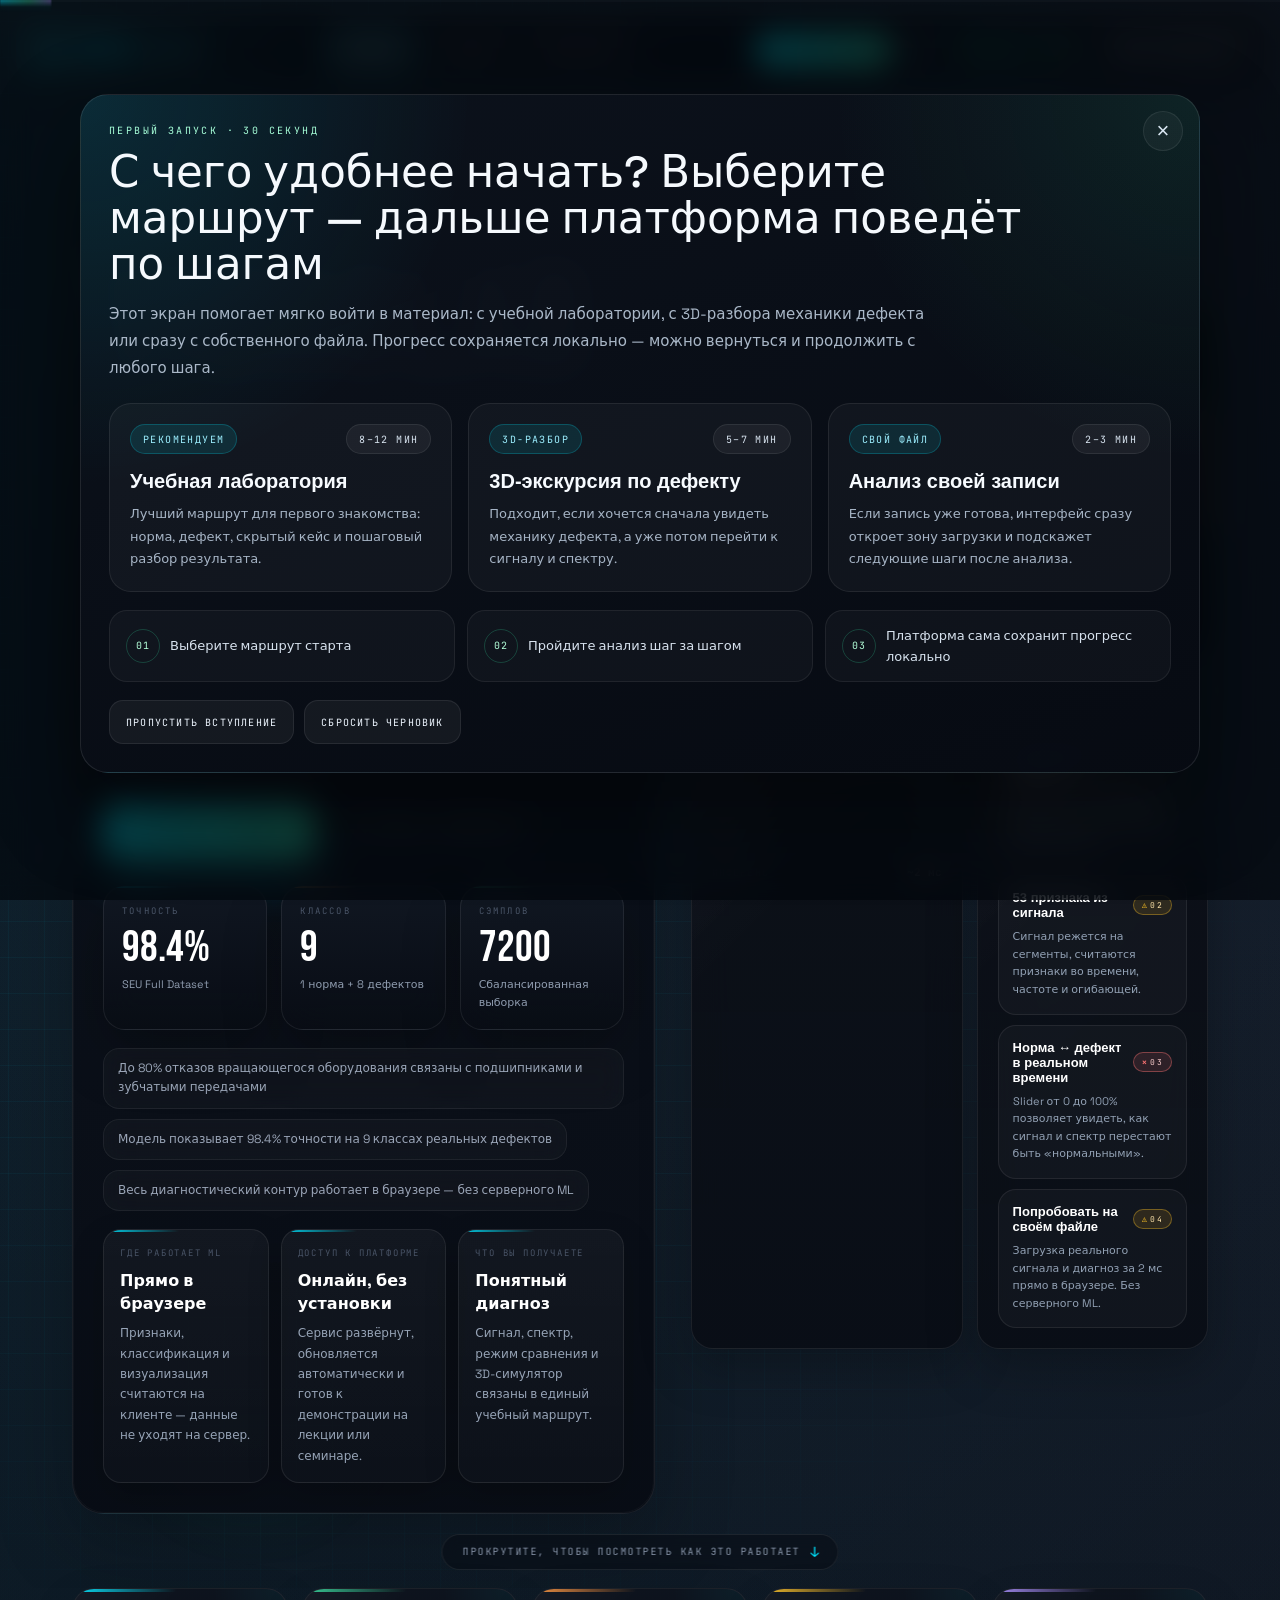
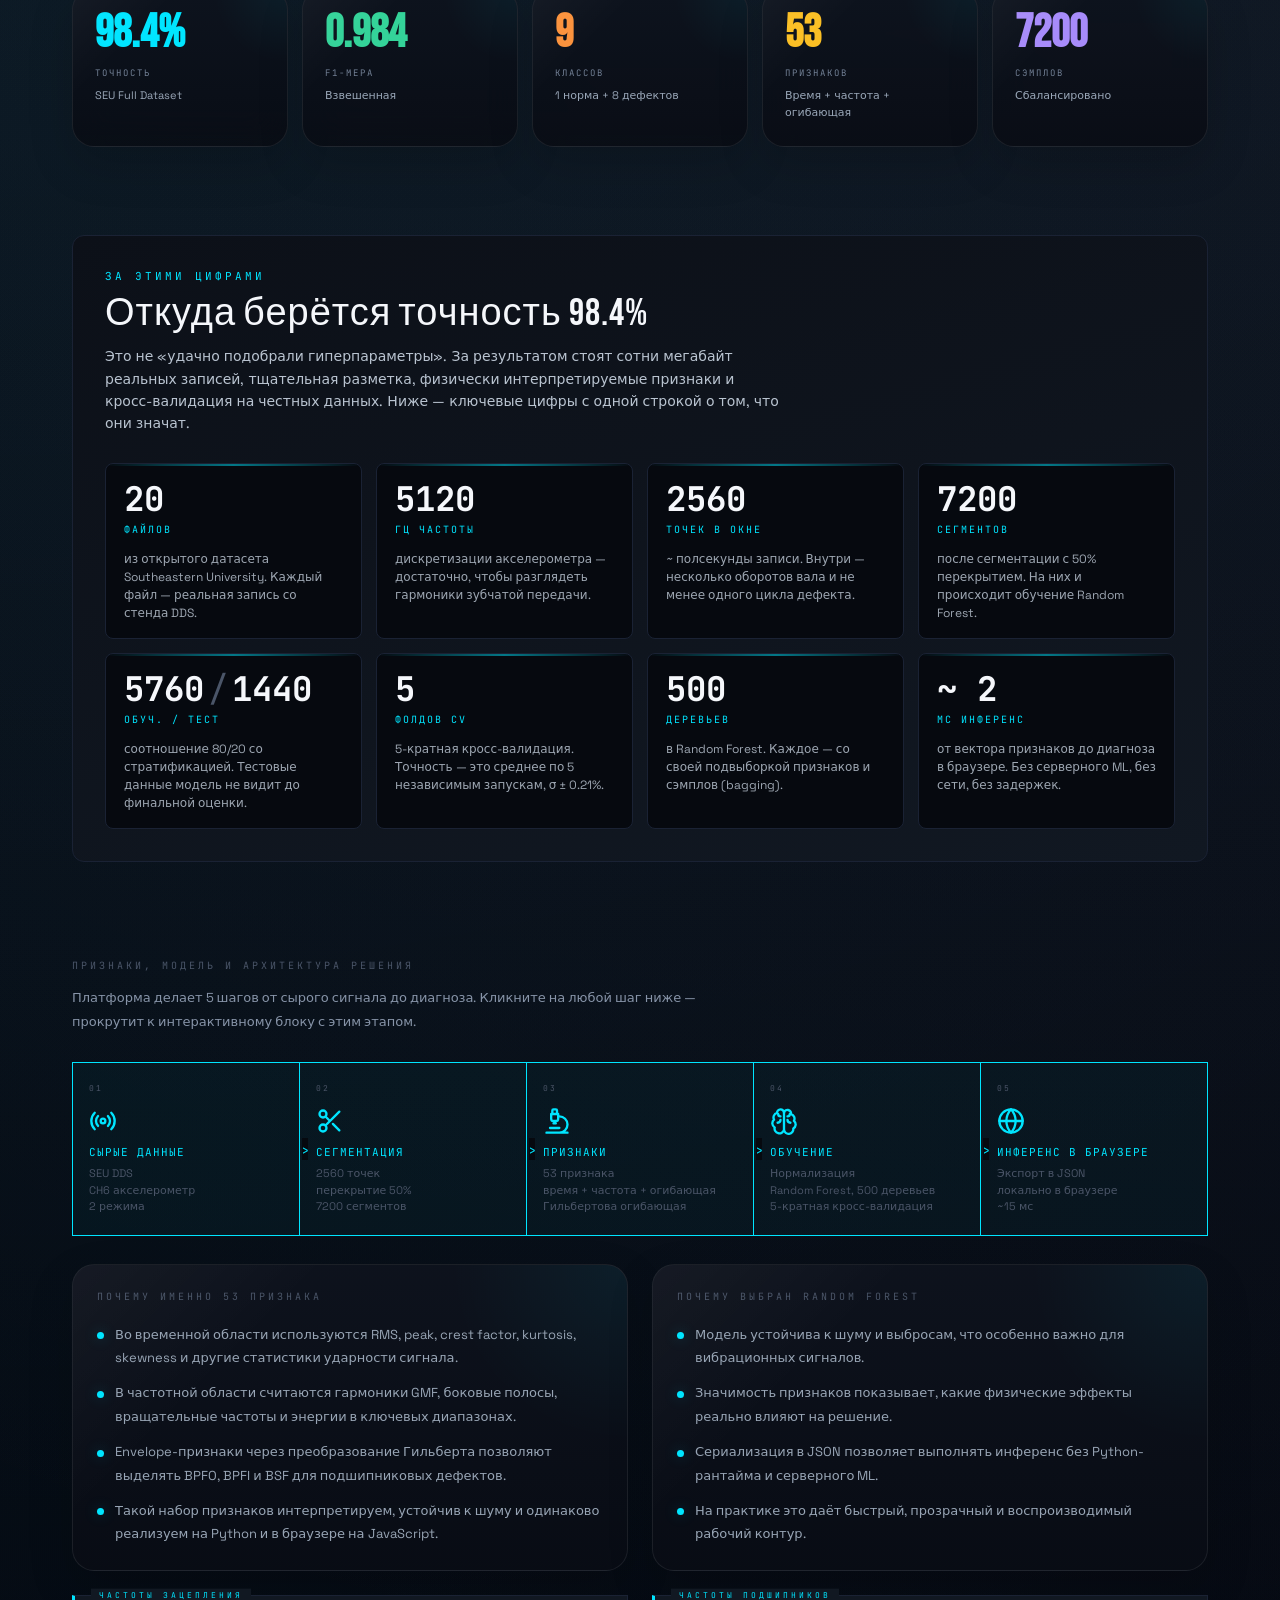
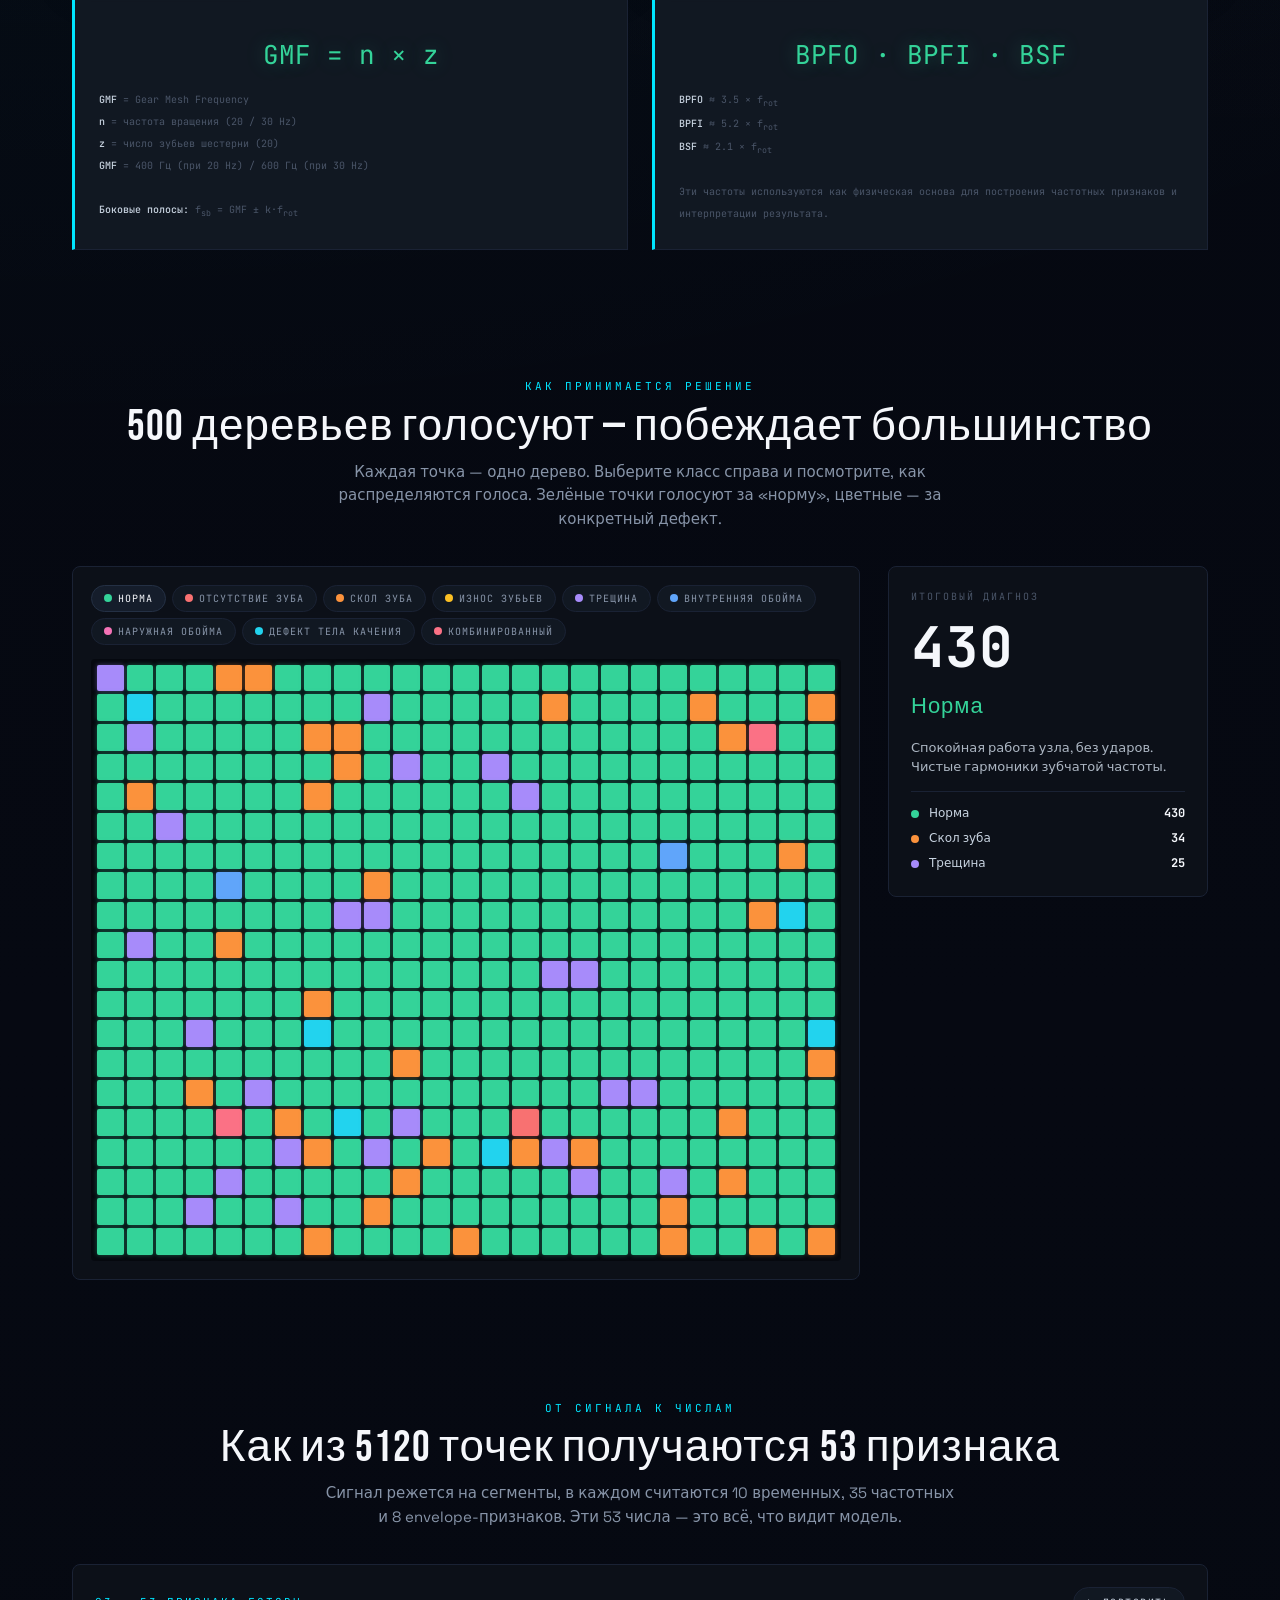
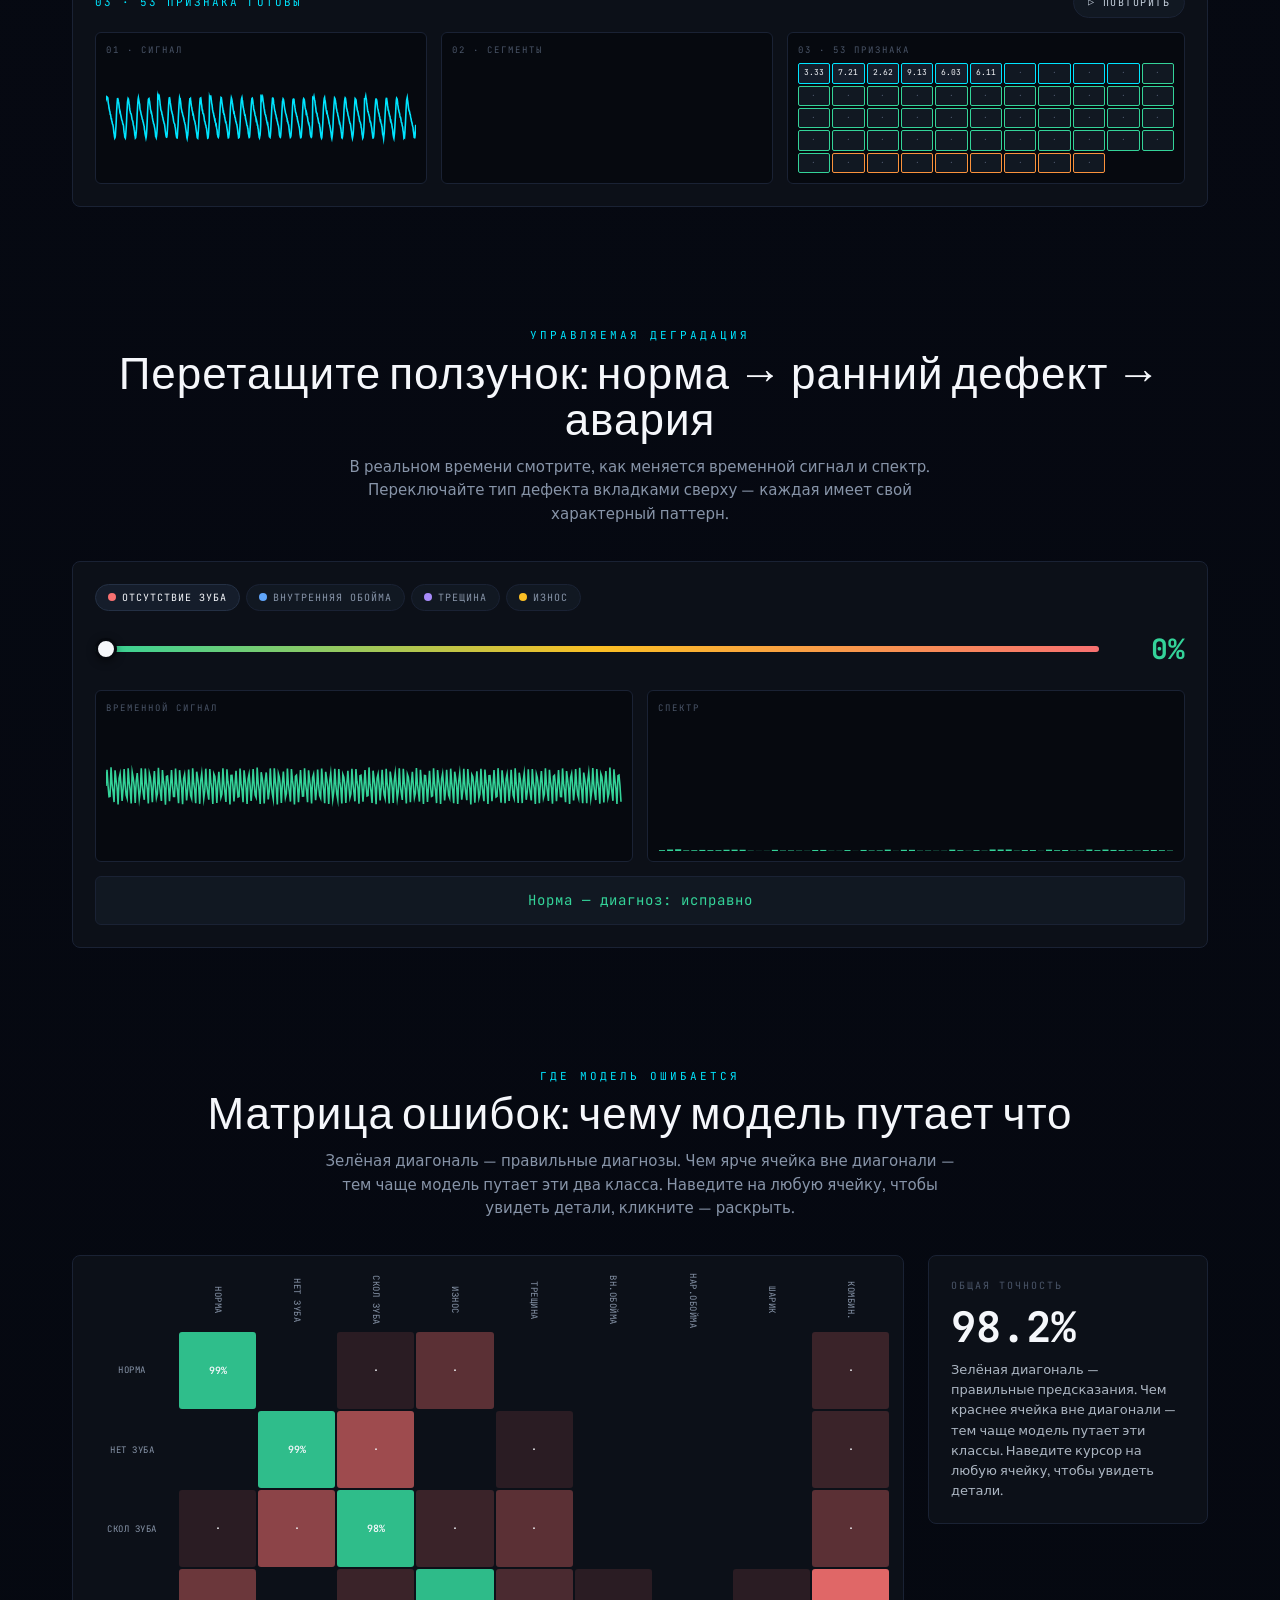
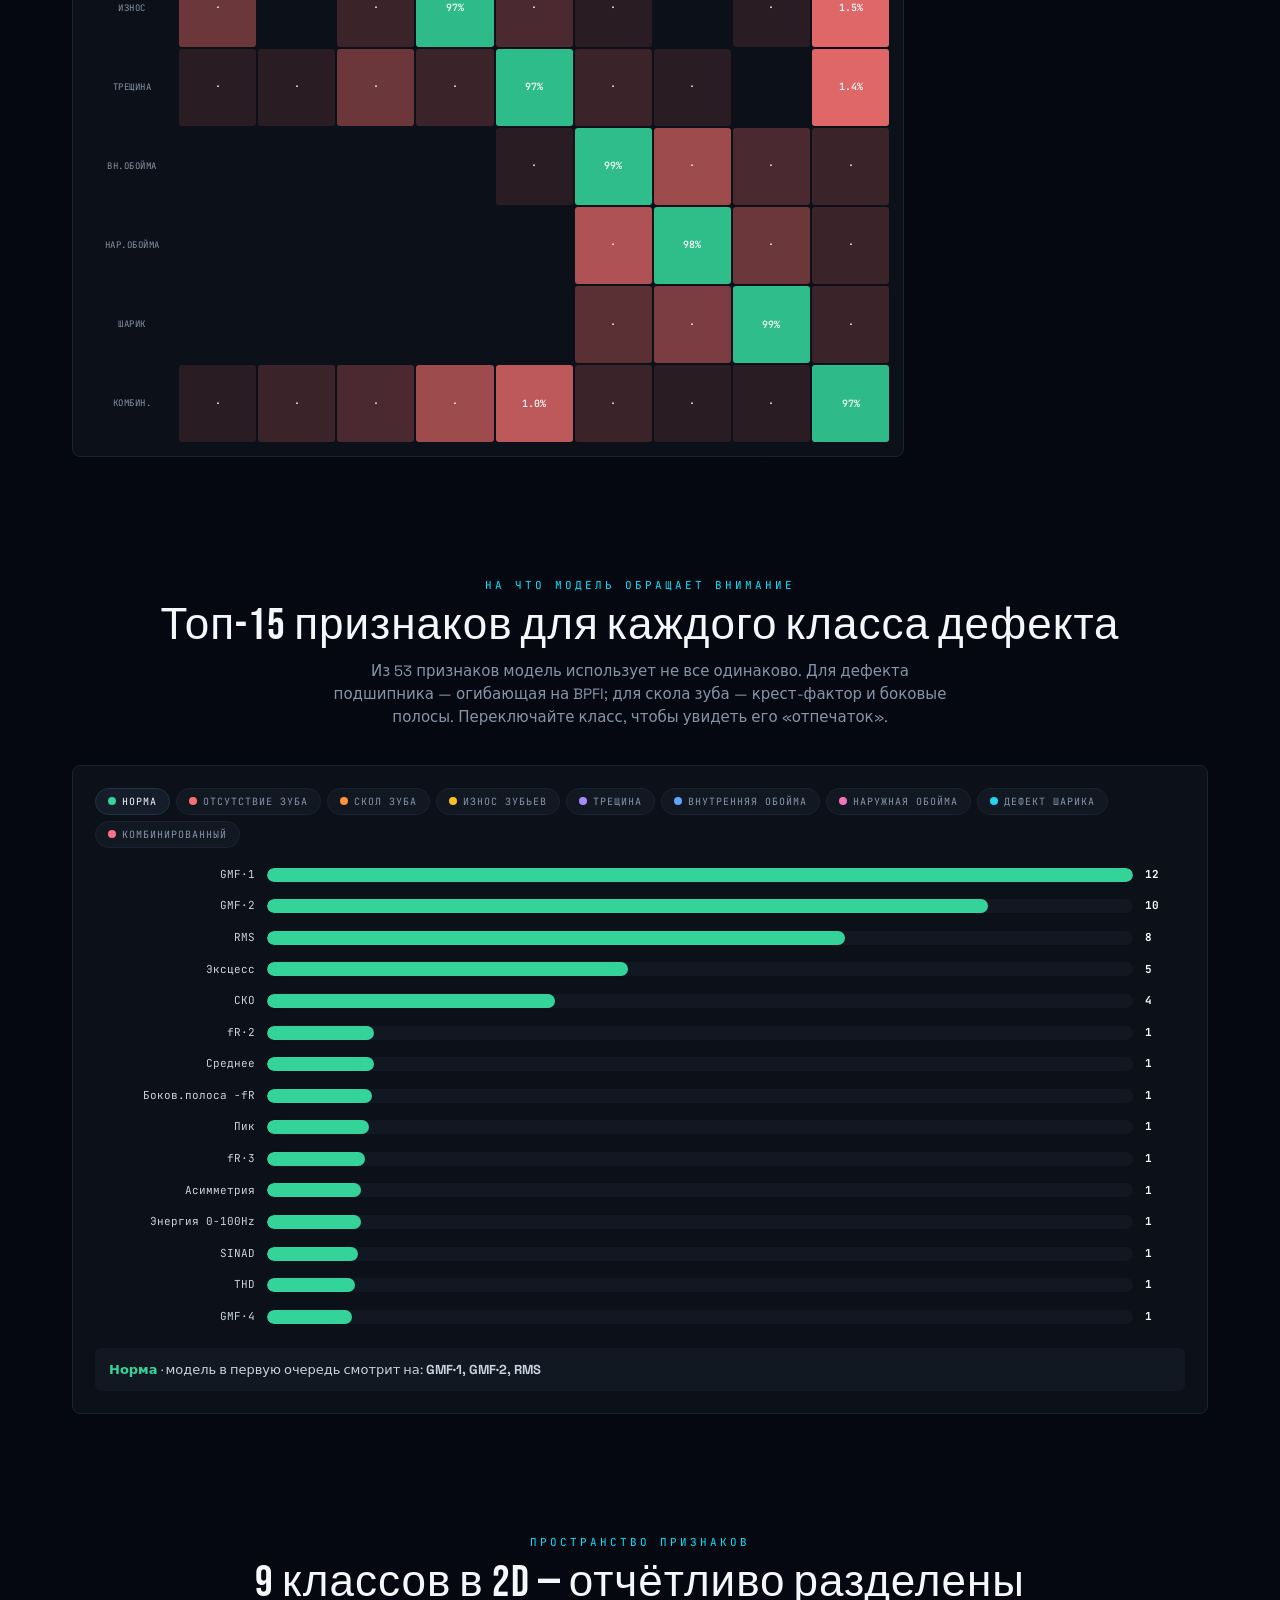
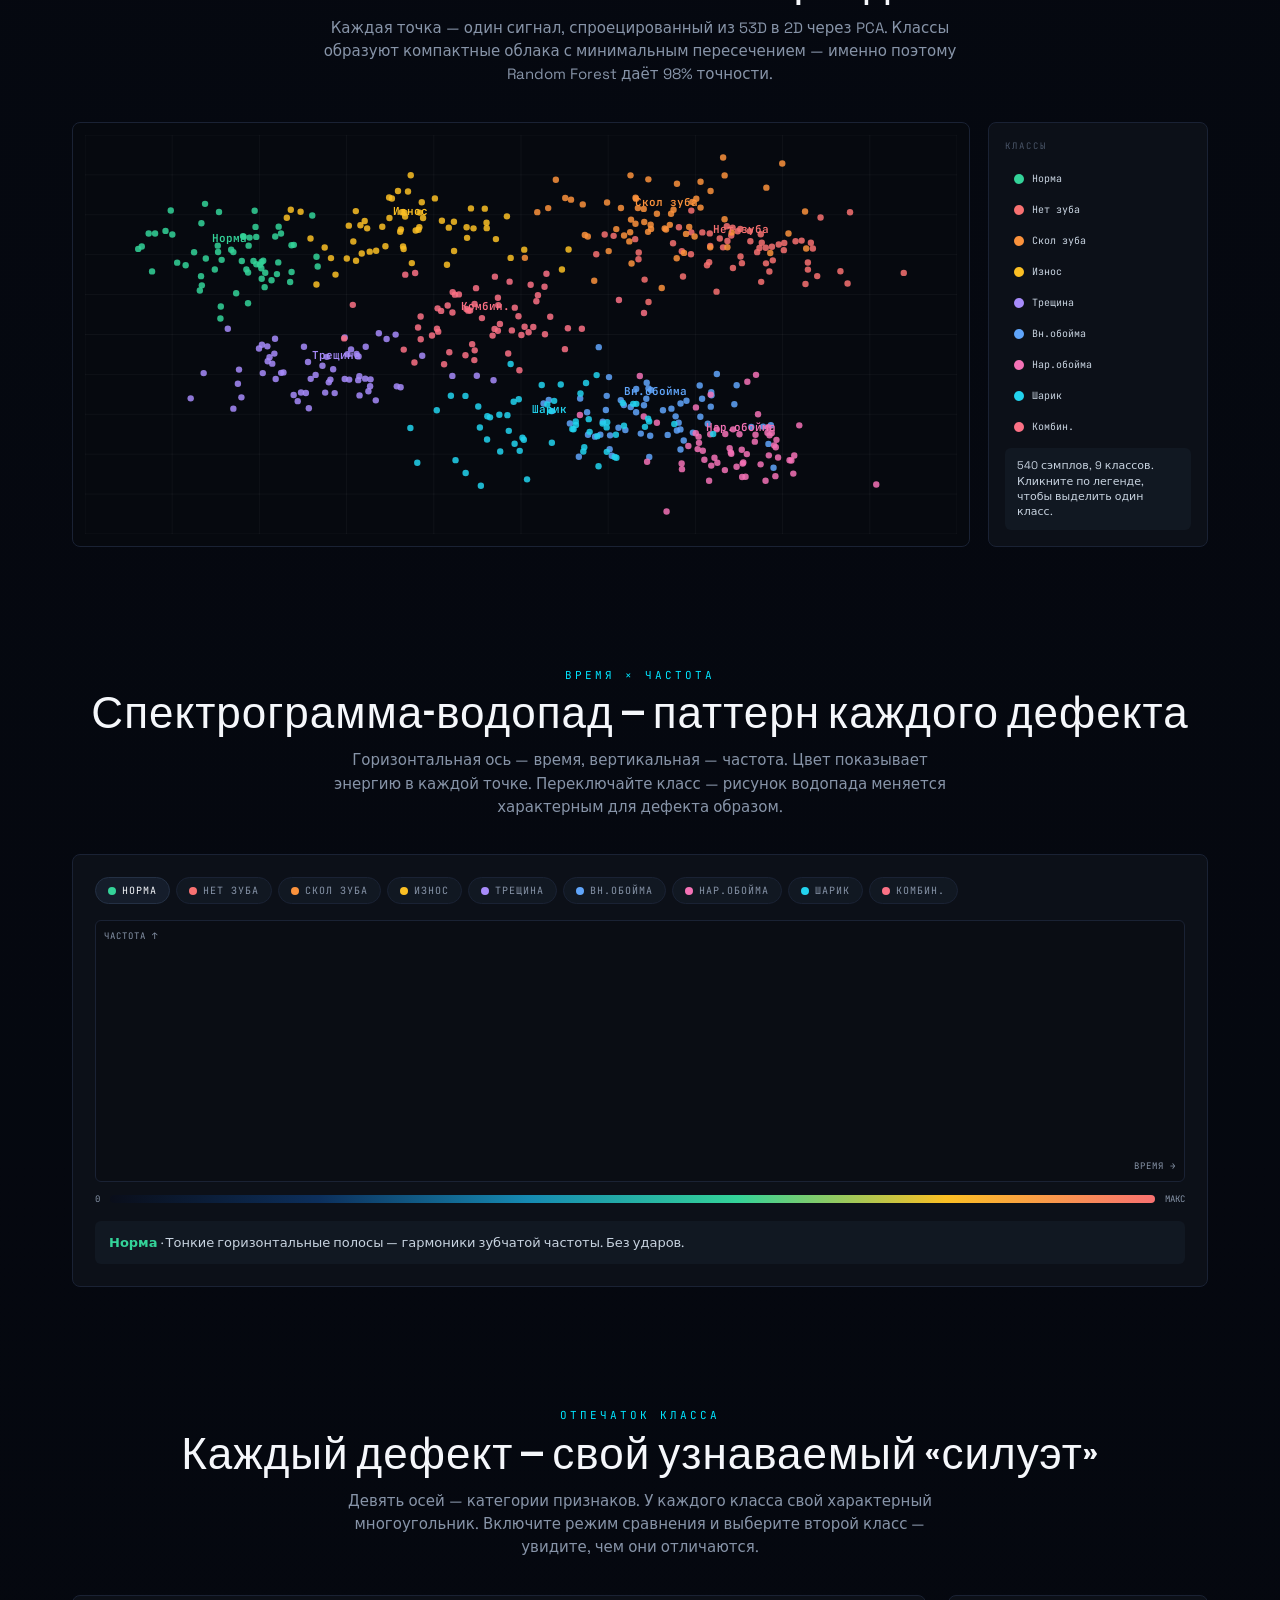
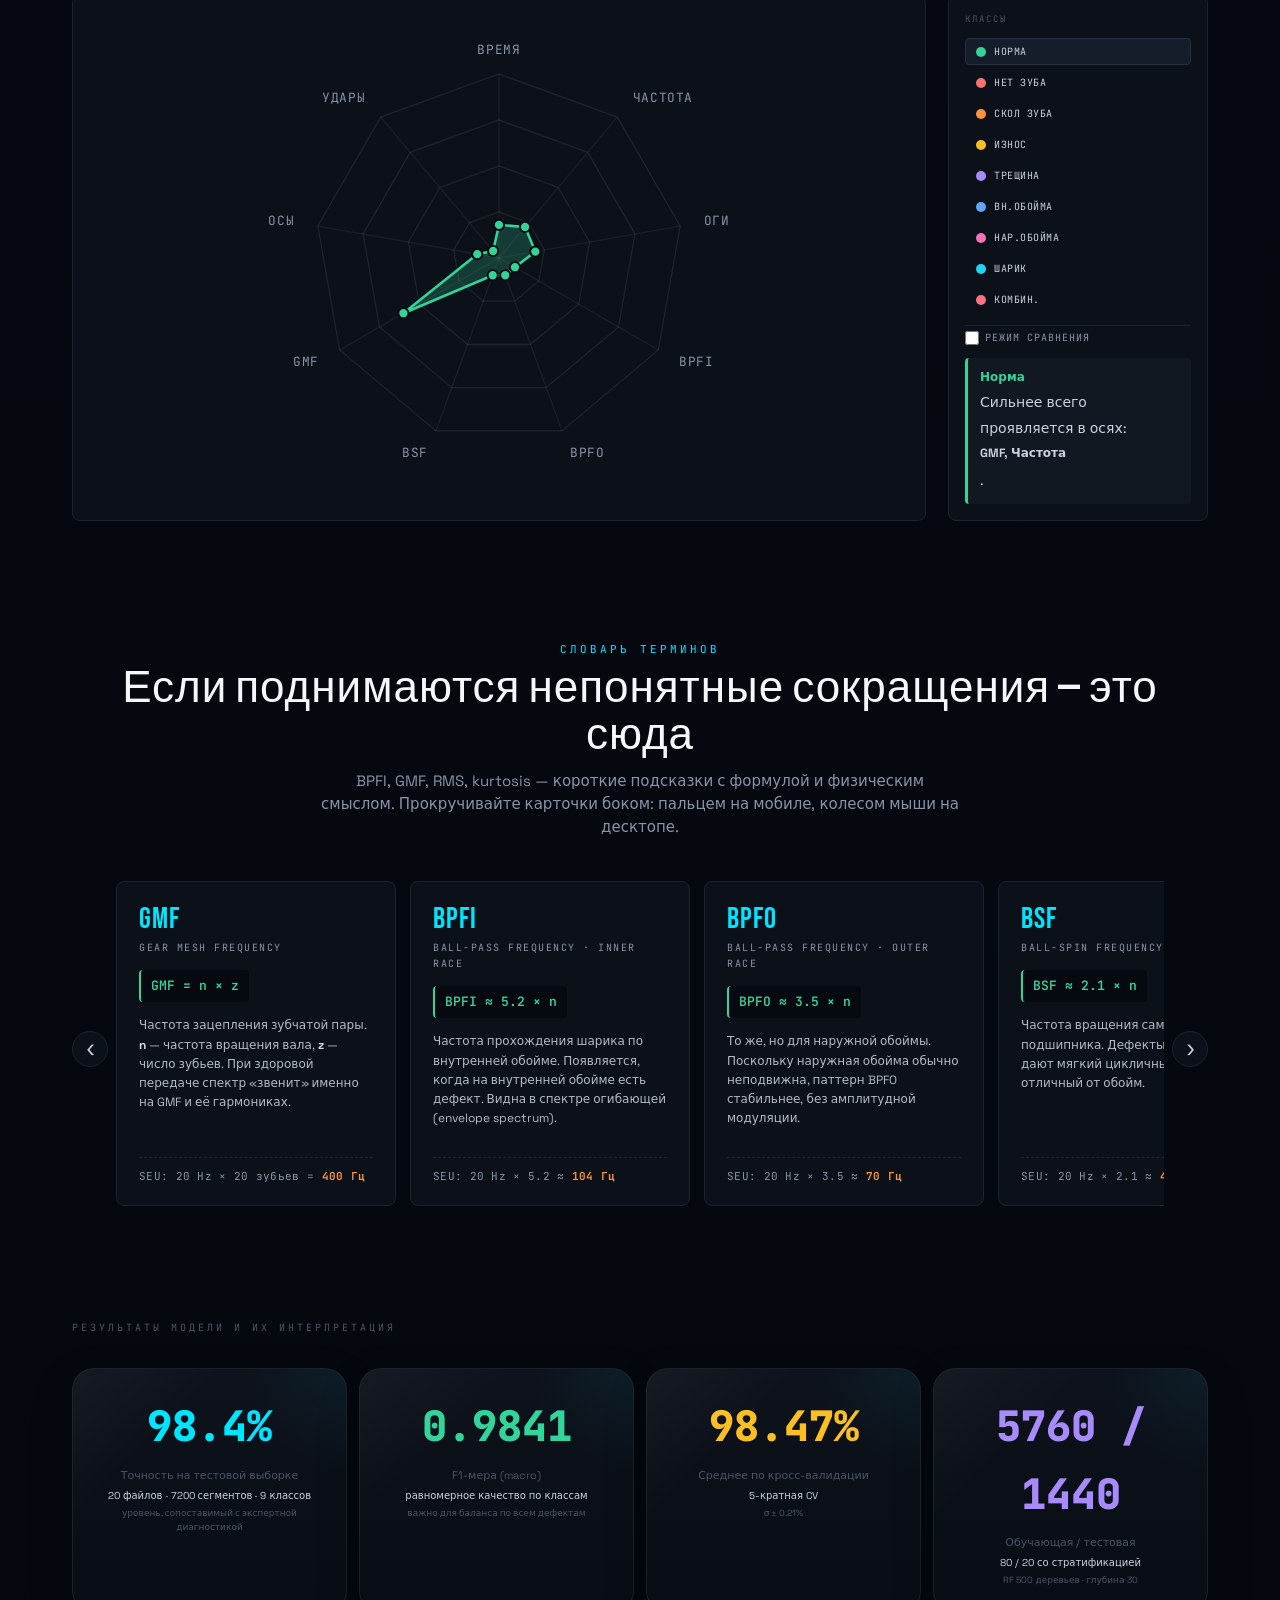
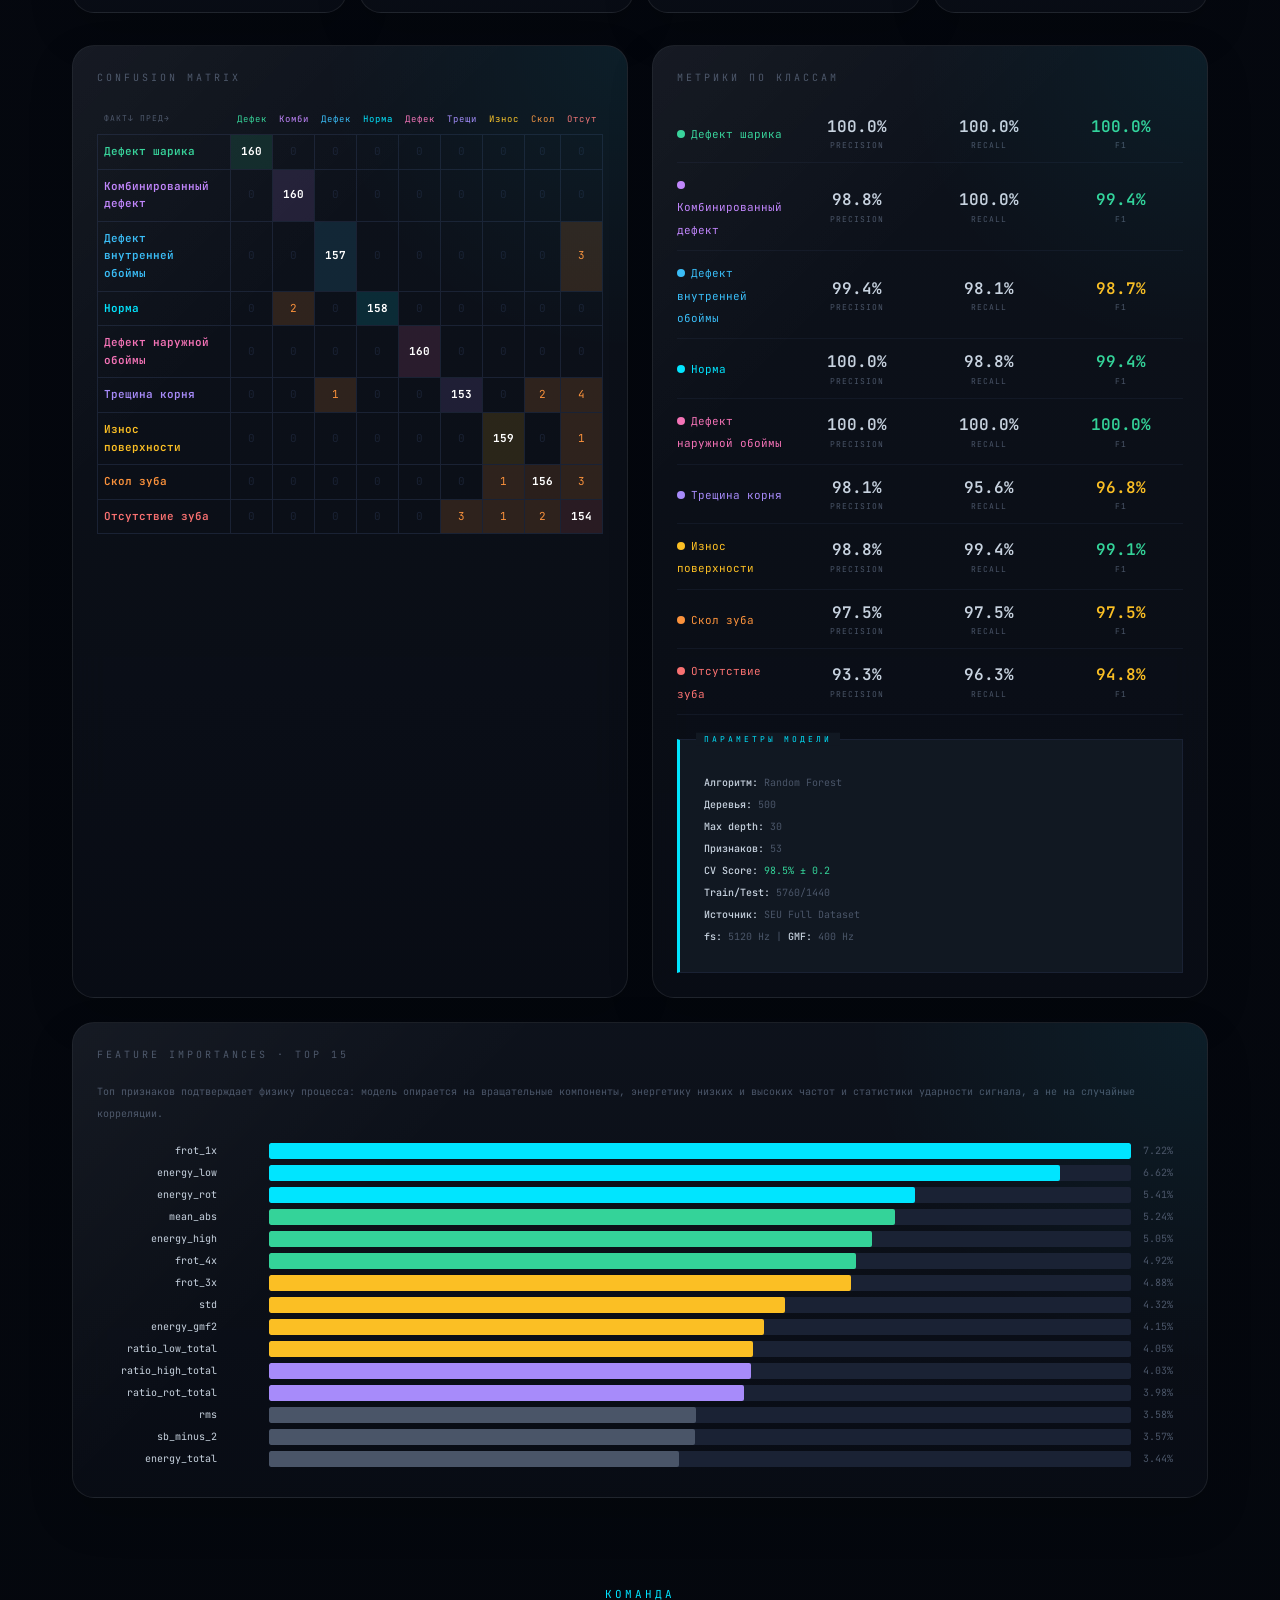
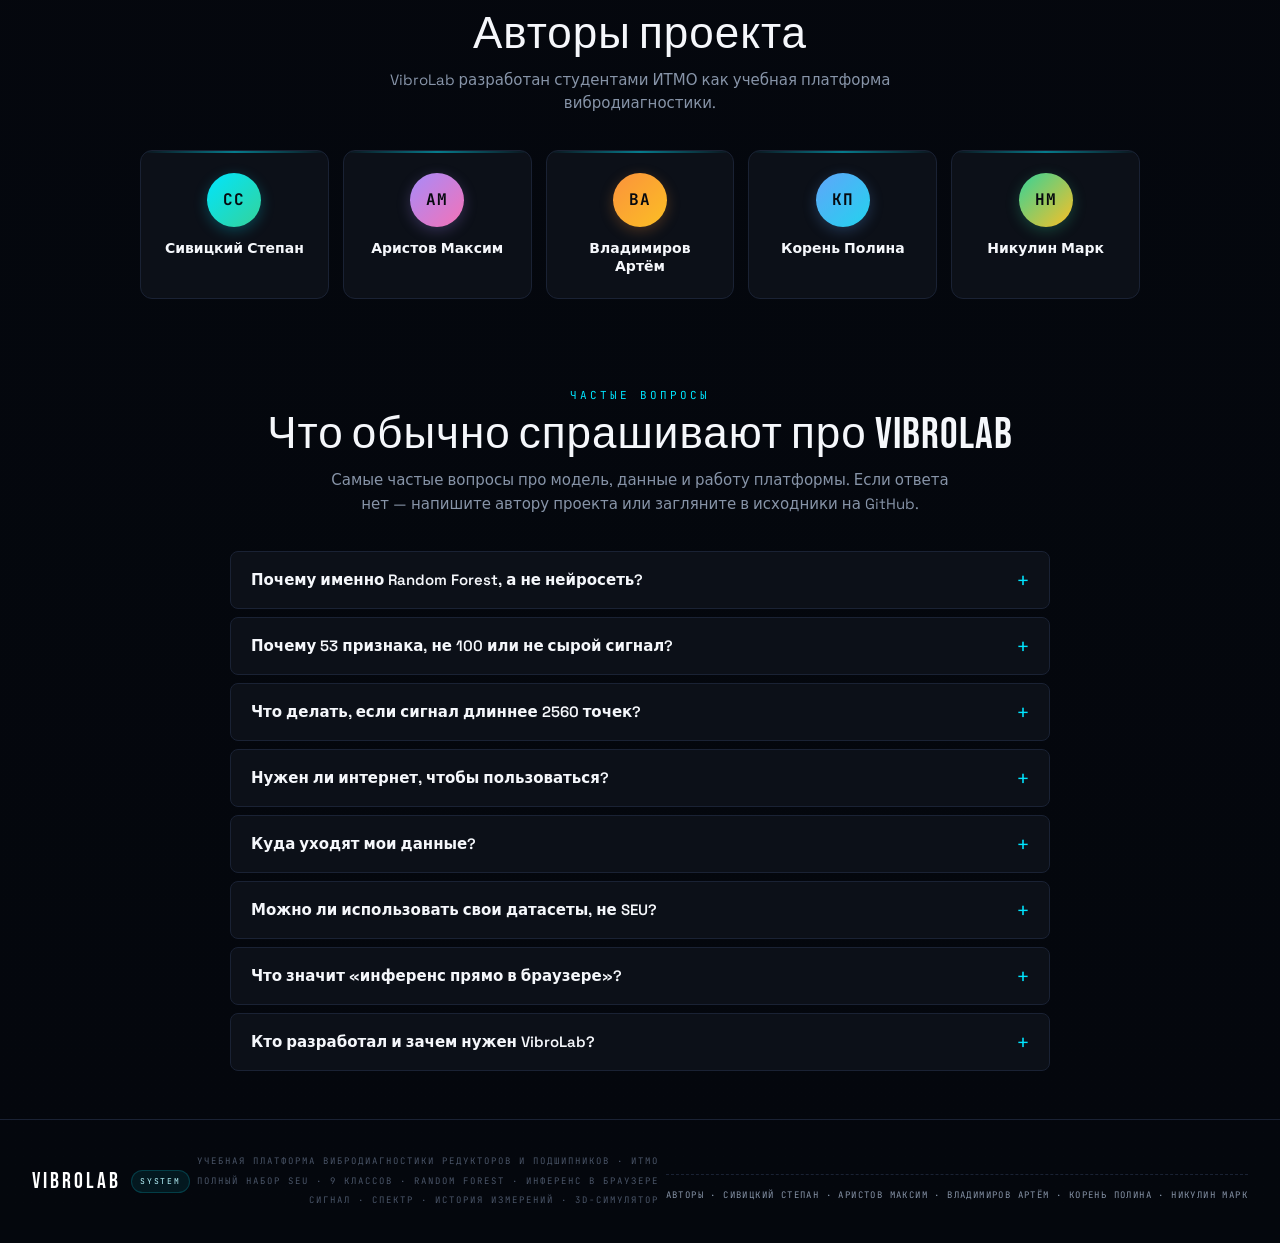
==== commit fd5e88ee: "feat: header & hero polish package (A–H) + authors section Top of the homepage levelled up:   A — vi" ====
--- a/web/index.html
+++ b/web/index.html
@@ -37,6 +37,10 @@
     <symbol id="ic-brain" viewBox="0 0 24 24" fill="none" stroke="currentColor" stroke-width="2" stroke-linecap="round" stroke-linejoin="round"><path d="M12 5a3 3 0 1 0-5.997.125 4 4 0 0 0-2.526 5.77 4 4 0 0 0 .556 6.588A4 4 0 0 0 12 19.5a4 4 0 0 0 7.967-1.017 4 4 0 0 0 .556-6.588 4 4 0 0 0-2.526-5.77A3 3 0 1 0 12 5"/><path d="M12 5v14M9 11a2.5 2.5 0 0 1-2.5 2.5M15 11a2.5 2.5 0 0 0 2.5 2.5M9 8a2 2 0 0 1-2-2M15 8a2 2 0 0 0 2-2"/></symbol>
     <symbol id="ic-globe" viewBox="0 0 24 24" fill="none" stroke="currentColor" stroke-width="2" stroke-linecap="round" stroke-linejoin="round"><circle cx="12" cy="12" r="10"/><path d="M2 12h20M12 2a15.3 15.3 0 0 1 4 10 15.3 15.3 0 0 1-4 10 15.3 15.3 0 0 1-4-10 15.3 15.3 0 0 1 4-10Z"/></symbol>
     <symbol id="ic-wave" viewBox="0 0 24 24" fill="none" stroke="currentColor" stroke-width="2" stroke-linecap="round" stroke-linejoin="round"><path d="M2 12c2 0 2-4 4-4s2 8 4 8 2-8 4-8 2 4 4 4 2-4 4-4"/></symbol>
+    <symbol id="ic-mark" viewBox="0 0 32 32" fill="none" stroke="currentColor" stroke-width="2.4" stroke-linecap="round" stroke-linejoin="round">
+      <path d="M3 16 L7 16 L9 11 L13 21 L16 8 L19 24 L23 13 L25 16 L29 16" />
+      <circle cx="16" cy="16" r="14" stroke-width="1.2" opacity="0.35" />
+    </symbol>
     <symbol id="ic-folder" viewBox="0 0 24 24" fill="none" stroke="currentColor" stroke-width="2" stroke-linecap="round" stroke-linejoin="round"><path d="M20 20a2 2 0 0 0 2-2V8a2 2 0 0 0-2-2h-7.9a2 2 0 0 1-1.7-.9l-.8-1.2A2 2 0 0 0 7.9 3H4a2 2 0 0 0-2 2v13a2 2 0 0 0 2 2Z"/></symbol>
     <symbol id="ic-lightbulb" viewBox="0 0 24 24" fill="none" stroke="currentColor" stroke-width="2" stroke-linecap="round" stroke-linejoin="round"><path d="M15 14c.2-1 .7-1.7 1.5-2.5 1-.9 1.5-2.2 1.5-3.5A6 6 0 0 0 6 8c0 1 .2 2.2 1.5 3.5.7.7 1.3 1.5 1.5 2.5"/><path d="M9 18h6M10 22h4"/></symbol>
     <symbol id="ic-lock" viewBox="0 0 24 24" fill="none" stroke="currentColor" stroke-width="2" stroke-linecap="round" stroke-linejoin="round"><rect width="18" height="11" x="3" y="11" rx="2"/><path d="M7 11V7a5 5 0 0 1 10 0v4"/></symbol>
@@ -54,7 +58,7 @@
 </svg>
 
 <header class="header" role="banner">
-  <div class="logo">VIBROLAB</div>
+  <div class="logo"><svg class="logo-mark" aria-hidden="true"><use href="#ic-mark"/></svg><span class="logo-text">VIBROLAB</span></div>
   <nav class="nav" role="navigation">
     <button class="nav-btn active" data-page="home" aria-current="page">ГЛАВНАЯ</button>
     <button class="nav-btn" data-page="diag">АНАЛИЗ</button>
@@ -72,7 +76,7 @@
       <svg class="icon theme-toggle-moon" aria-hidden="true"><use href="#ic-moon"/></svg>
     </button>
     <div class="status-live">
-      <div class="status-dot"></div>
+      <canvas class="status-osc" id="statusOsc" width="60" height="18" aria-hidden="true"></canvas>
       <span class="mono status-live-label">В СЕТИ</span>
     </div>
     <button class="profile-chip" id="headerProfileChip" type="button" onclick="goPage('profile')" title="Войти в аккаунт">ВОЙТИ</button>
@@ -295,6 +299,11 @@
         </div>
       </div>
     </div>
+    <button class="scroll-invite" id="scrollInvite" type="button" aria-label="Прокрутить вниз"
+            onclick="document.getElementById('section-numbers')?.scrollIntoView({behavior:'smooth'})">
+      <span class="scroll-invite-text">прокрутите, чтобы посмотреть как это работает</span>
+      <span class="scroll-invite-arrow" aria-hidden="true">↓</span>
+    </button>
   </section>
 
 
@@ -898,6 +907,43 @@
           низких и высоких частот и статистики ударности сигнала, а не на случайные корреляции.
         </div>
         <div id="fiBars"></div>
+      </div>
+    </div>
+  </section>
+
+  <!-- ═════════════════════════════════════════════════════════════
+       AUTHORS
+       ═════════════════════════════════════════════════════════════ -->
+  <section class="section" id="section-authors" style="padding-top:40px">
+    <div class="container">
+      <div class="showcase-head">
+        <div class="showcase-kicker">КОМАНДА</div>
+        <h2 class="showcase-title">Авторы проекта</h2>
+        <p class="showcase-lead">
+          VibroLab разработан студентами ИТМО как учебная платформа вибродиагностики.
+        </p>
+      </div>
+      <div class="authors-grid">
+        <div class="author-card">
+          <div class="author-avatar" aria-hidden="true">СС</div>
+          <div class="author-name">Сивицкий Степан</div>
+        </div>
+        <div class="author-card">
+          <div class="author-avatar" aria-hidden="true">АМ</div>
+          <div class="author-name">Аристов Максим</div>
+        </div>
+        <div class="author-card">
+          <div class="author-avatar" aria-hidden="true">ВА</div>
+          <div class="author-name">Владимиров Артём</div>
+        </div>
+        <div class="author-card">
+          <div class="author-avatar" aria-hidden="true">КП</div>
+          <div class="author-name">Корень Полина</div>
+        </div>
+        <div class="author-card">
+          <div class="author-avatar" aria-hidden="true">НМ</div>
+          <div class="author-name">Никулин Марк</div>
+        </div>
       </div>
     </div>
   </section>
@@ -1262,6 +1308,9 @@
     ПОЛНЫЙ НАБОР SEU · 9 КЛАССОВ · RANDOM FOREST · ИНФЕРЕНС В БРАУЗЕРЕ<br>
     СИГНАЛ · СПЕКТР · ИСТОРИЯ ИЗМЕРЕНИЙ · 3D-СИМУЛЯТОР
   </div>
+  <div class="footer-authors">
+    АВТОРЫ · Сивицкий Степан · Аристов Максим · Владимиров Артём · Корень Полина · Никулин Марк
+  </div>
 </footer>
 
 <script src="js/config.js?v=20260501-subpath-fix-1"></script>
@@ -1272,10 +1321,10 @@
 <script src="js/model_onnx.js?v=20260410-fft-fix"></script>
 <script src="js/converter.js?v=20260411-upload-window-fix-9"></script>
 <script src="js/sensor.js?v=20260410-fft-fix"></script>
-<script src="js/viz.js?v=20260410-fft-fix"></script>
+<script src="js/viz.js?v=20260522-hero-script"></script>
 <script src="js/uiStates.js?v=20260520-ui-states-3"></script>
 <script src="js/presentation.js?v=20260520-presentation-1"></script>
-<script src="js/homeShowcase.js?v=20260522-showcase-3"></script>
+<script src="js/homeShowcase.js?v=20260522-showcase-4"></script>
 <script src="js/analysisExtras.js?v=20260522-extras-1"></script>
 <script src="js/app.js?v=20260501-subpath-fix-1"></script>
 <!-- Notification toast container -->
--- a/web/css/style.css
+++ b/web/css/style.css
@@ -9290,3 +9290,304 @@
   from { opacity: 0; transform: translateY(-4px); }
   to { opacity: 0.9; transform: translateY(0); }
 }
+
+/* ═══════════════════════════════════════════════════════════════
+   HEADER POLISH (A, B) — logo glyph, frosted glass, scroll progress
+   ═══════════════════════════════════════════════════════════════ */
+.logo-mark {
+  width: 26px;
+  height: 26px;
+  color: var(--cyan);
+  display: inline-flex;
+  filter: drop-shadow(0 0 6px rgba(0, 229, 255, 0.45));
+  animation: logoMarkBreath 4.2s ease-in-out infinite;
+}
+@keyframes logoMarkBreath {
+  0%, 100% { transform: scaleY(0.92); filter: drop-shadow(0 0 4px rgba(0,229,255,0.35)); }
+  50%      { transform: scaleY(1.08); filter: drop-shadow(0 0 10px rgba(0,229,255,0.6)); }
+}
+.logo-text {
+  font-family: var(--font-display);
+  letter-spacing: 1.5px;
+  font-size: 18px;
+  color: var(--text-strong);
+}
+/* App-progress (scroll bar) — boost visibility */
+.app-progress {
+  height: 2px !important;
+  background: rgba(255, 255, 255, 0.02) !important;
+  z-index: 999 !important;
+}
+.app-progress span {
+  box-shadow: 0 0 16px rgba(0, 229, 255, 0.6), 0 0 24px rgba(52, 211, 153, 0.35) !important;
+}
+/* Frosted-glass on scroll */
+.header {
+  transition: background .35s ease, box-shadow .35s ease, border-color .35s ease, backdrop-filter .35s ease;
+}
+body.is-scrolled .header {
+  background: linear-gradient(180deg, rgba(7, 11, 18, 0.78), rgba(5, 9, 15, 0.62)) !important;
+  backdrop-filter: blur(18px) saturate(140%);
+  -webkit-backdrop-filter: blur(18px) saturate(140%);
+  border-color: rgba(0, 229, 255, 0.22) !important;
+  box-shadow:
+    0 18px 50px rgba(0, 0, 0, 0.34),
+    inset 0 1px 0 rgba(255, 255, 255, 0.04),
+    0 0 0 1px rgba(0, 229, 255, 0.05),
+    0 1px 0 rgba(0, 229, 255, 0.35) inset;
+}
+:root[data-theme="light"] body.is-scrolled .header {
+  background: linear-gradient(180deg, rgba(255,255,255,0.86), rgba(248,250,252,0.74)) !important;
+  border-color: rgba(8, 145, 178, 0.22) !important;
+}
+
+/* C — Mini-oscilloscope in "В СЕТИ" status */
+.status-osc {
+  display: inline-block;
+  width: 60px;
+  height: 18px;
+  margin-right: 6px;
+  vertical-align: middle;
+}
+
+/* ═══════════════════════════════════════════════════════════════
+   HERO POLISH (D, E, F, G, H)
+   ═══════════════════════════════════════════════════════════════ */
+
+/* D — Graph-paper grid + drifting radial glows */
+.hero {
+  position: relative;
+  overflow: hidden;
+  isolation: isolate;
+}
+.hero::before {
+  content: '';
+  position: absolute;
+  inset: -10% -5% -10% -5%;
+  background-image:
+    linear-gradient(to right, rgba(0, 229, 255, 0.045) 1px, transparent 1px),
+    linear-gradient(to bottom, rgba(0, 229, 255, 0.045) 1px, transparent 1px);
+  background-size: 36px 36px;
+  mask-image: radial-gradient(ellipse 70% 60% at 30% 40%, #000 60%, transparent 100%);
+  -webkit-mask-image: radial-gradient(ellipse 70% 60% at 30% 40%, #000 60%, transparent 100%);
+  animation: gridDrift 60s linear infinite;
+  z-index: -1;
+  pointer-events: none;
+}
+:root[data-theme="light"] .hero::before {
+  background-image:
+    linear-gradient(to right, rgba(8, 145, 178, 0.10) 1px, transparent 1px),
+    linear-gradient(to bottom, rgba(8, 145, 178, 0.10) 1px, transparent 1px);
+}
+@keyframes gridDrift {
+  from { background-position: 0 0, 0 0; }
+  to   { background-position: 360px 360px, 360px 360px; }
+}
+.hero-glow.hero-glow-a,
+.hero-glow.hero-glow-b {
+  animation: heroGlowFloat 18s ease-in-out infinite alternate;
+}
+.hero-glow.hero-glow-b {
+  animation-delay: -9s;
+}
+@keyframes heroGlowFloat {
+  from { transform: translate(0, 0); opacity: 0.4; }
+  to   { transform: translate(40px, -28px); opacity: 0.75; }
+}
+
+/* E — VIBROLAB wordmark with gradient + scanline */
+.hero-title {
+  position: relative;
+  background: linear-gradient(180deg, #ffffff 0%, #e6f9ff 45%, #aef3ff 100%);
+  -webkit-background-clip: text;
+  background-clip: text;
+  -webkit-text-fill-color: transparent;
+  color: transparent;
+  overflow: hidden;
+}
+:root[data-theme="light"] .hero-title {
+  background: linear-gradient(180deg, #0f172a 0%, #1e293b 45%, #0891b2 100%);
+  -webkit-background-clip: text;
+  background-clip: text;
+}
+.hero-title::after {
+  content: '';
+  position: absolute;
+  left: 0; right: 0;
+  height: 6px;
+  top: -10%;
+  background: linear-gradient(180deg, transparent, rgba(255, 255, 255, 0.65), transparent);
+  pointer-events: none;
+  mix-blend-mode: overlay;
+  animation: scanlineSweep 7s linear infinite;
+}
+@keyframes scanlineSweep {
+  0%   { top: -10%; opacity: 0; }
+  5%   { opacity: 0.9; }
+  92%  { opacity: 0.9; }
+  100% { top: 110%; opacity: 0; }
+}
+
+/* G — Primary CTA pulse glow */
+.hero-actions .btn-primary.btn-cta {
+  position: relative;
+}
+.hero-actions .btn-primary.btn-cta::after {
+  content: '';
+  position: absolute;
+  inset: -2px;
+  border-radius: inherit;
+  box-shadow: 0 0 0 0 rgba(0, 229, 255, 0.45);
+  animation: ctaPulse 2.8s ease-out infinite;
+  pointer-events: none;
+}
+@keyframes ctaPulse {
+  0%   { box-shadow: 0 0 0 0 rgba(0, 229, 255, 0.55); }
+  60%  { box-shadow: 0 0 0 14px rgba(0, 229, 255, 0); }
+  100% { box-shadow: 0 0 0 0 rgba(0, 229, 255, 0); }
+}
+
+/* H — Scroll invitation */
+.scroll-invite {
+  position: absolute;
+  bottom: 18px;
+  left: 50%;
+  transform: translateX(-50%);
+  background: rgba(7, 11, 18, 0.5);
+  backdrop-filter: blur(8px);
+  -webkit-backdrop-filter: blur(8px);
+  border: 1px solid rgba(255, 255, 255, 0.08);
+  border-radius: 999px;
+  padding: 8px 18px 8px 20px;
+  display: inline-flex;
+  align-items: center;
+  gap: 10px;
+  color: var(--muted-hi);
+  cursor: pointer;
+  font-family: var(--mono);
+  font-size: 10px;
+  letter-spacing: 1.5px;
+  text-transform: uppercase;
+  transition: opacity .35s, color .2s, border-color .2s;
+  z-index: 5;
+  animation: scrollInviteIn 1s ease 1.2s both;
+}
+.scroll-invite:hover {
+  color: var(--cyan);
+  border-color: var(--cyan);
+}
+.scroll-invite-arrow {
+  display: inline-block;
+  font-size: 14px;
+  animation: scrollInviteBob 2.2s ease-in-out infinite;
+  color: var(--cyan);
+}
+@keyframes scrollInviteIn {
+  from { opacity: 0; transform: translate(-50%, 8px); }
+  to   { opacity: 1; transform: translate(-50%, 0); }
+}
+@keyframes scrollInviteBob {
+  0%, 100% { transform: translateY(0); }
+  50%      { transform: translateY(4px); }
+}
+@media (max-width: 600px) {
+  .scroll-invite { font-size: 9px; padding: 6px 14px; }
+  .scroll-invite-text { display: none; }
+}
+:root[data-theme="light"] .scroll-invite {
+  background: rgba(255, 255, 255, 0.65);
+  border-color: rgba(15, 23, 42, 0.10);
+}
+
+/* ═══════════════════════════════════════════════════════════════
+   AUTHORS
+   ═══════════════════════════════════════════════════════════════ */
+.authors-grid {
+  display: grid;
+  grid-template-columns: repeat(5, 1fr);
+  gap: 14px;
+  max-width: 1000px;
+  margin: 0 auto;
+}
+.author-card {
+  background: var(--surface);
+  border: 1px solid var(--border);
+  border-radius: 12px;
+  padding: 22px 18px;
+  display: flex;
+  flex-direction: column;
+  align-items: center;
+  gap: 12px;
+  text-align: center;
+  transition: border-color .25s, transform .25s, box-shadow .25s;
+  position: relative;
+  overflow: hidden;
+}
+.author-card::before {
+  content: '';
+  position: absolute;
+  top: 0; left: 0; right: 0;
+  height: 2px;
+  background: linear-gradient(90deg, transparent, var(--cyan), transparent);
+  opacity: 0.5;
+}
+.author-card:hover {
+  border-color: var(--cyan);
+  transform: translateY(-3px);
+  box-shadow: 0 12px 32px rgba(0, 229, 255, 0.10);
+}
+.author-avatar {
+  width: 54px;
+  height: 54px;
+  border-radius: 50%;
+  display: inline-flex;
+  align-items: center;
+  justify-content: center;
+  font-family: var(--mono);
+  font-weight: 700;
+  font-size: 16px;
+  letter-spacing: 1px;
+  color: var(--bg);
+  background: linear-gradient(135deg, var(--cyan), var(--green));
+  box-shadow: 0 4px 14px rgba(0, 229, 255, 0.25);
+}
+.author-card:nth-child(2) .author-avatar { background: linear-gradient(135deg, #a78bfa, #f472b6); box-shadow: 0 4px 14px rgba(167, 139, 250, 0.25); }
+.author-card:nth-child(3) .author-avatar { background: linear-gradient(135deg, #fb923c, #fbbf24); box-shadow: 0 4px 14px rgba(251, 146, 60, 0.25); }
+.author-card:nth-child(4) .author-avatar { background: linear-gradient(135deg, #60a5fa, #22d3ee); box-shadow: 0 4px 14px rgba(96, 165, 250, 0.25); }
+.author-card:nth-child(5) .author-avatar { background: linear-gradient(135deg, #34d399, #fbbf24); box-shadow: 0 4px 14px rgba(52, 211, 153, 0.25); }
+:root[data-theme="light"] .author-avatar { color: #fff; }
+.author-name {
+  font-family: var(--font-body);
+  font-size: 14px;
+  font-weight: 600;
+  color: var(--text-strong);
+  line-height: 1.3;
+}
+.author-role {
+  font-family: var(--mono);
+  font-size: 9px;
+  letter-spacing: 1.5px;
+  color: var(--muted-hi);
+  text-transform: uppercase;
+  margin-top: 2px;
+}
+@media (max-width: 900px) {
+  .authors-grid { grid-template-columns: repeat(3, 1fr); }
+}
+@media (max-width: 560px) {
+  .authors-grid { grid-template-columns: repeat(2, 1fr); }
+  .author-card { padding: 16px 14px; }
+}
+
+/* Footer authors line */
+.footer-authors {
+  margin-top: 14px;
+  padding-top: 14px;
+  border-top: 1px dashed var(--border);
+  font-family: var(--mono);
+  font-size: 9px;
+  letter-spacing: 1.4px;
+  color: var(--muted-hi);
+  text-transform: uppercase;
+  line-height: 1.5;
+}
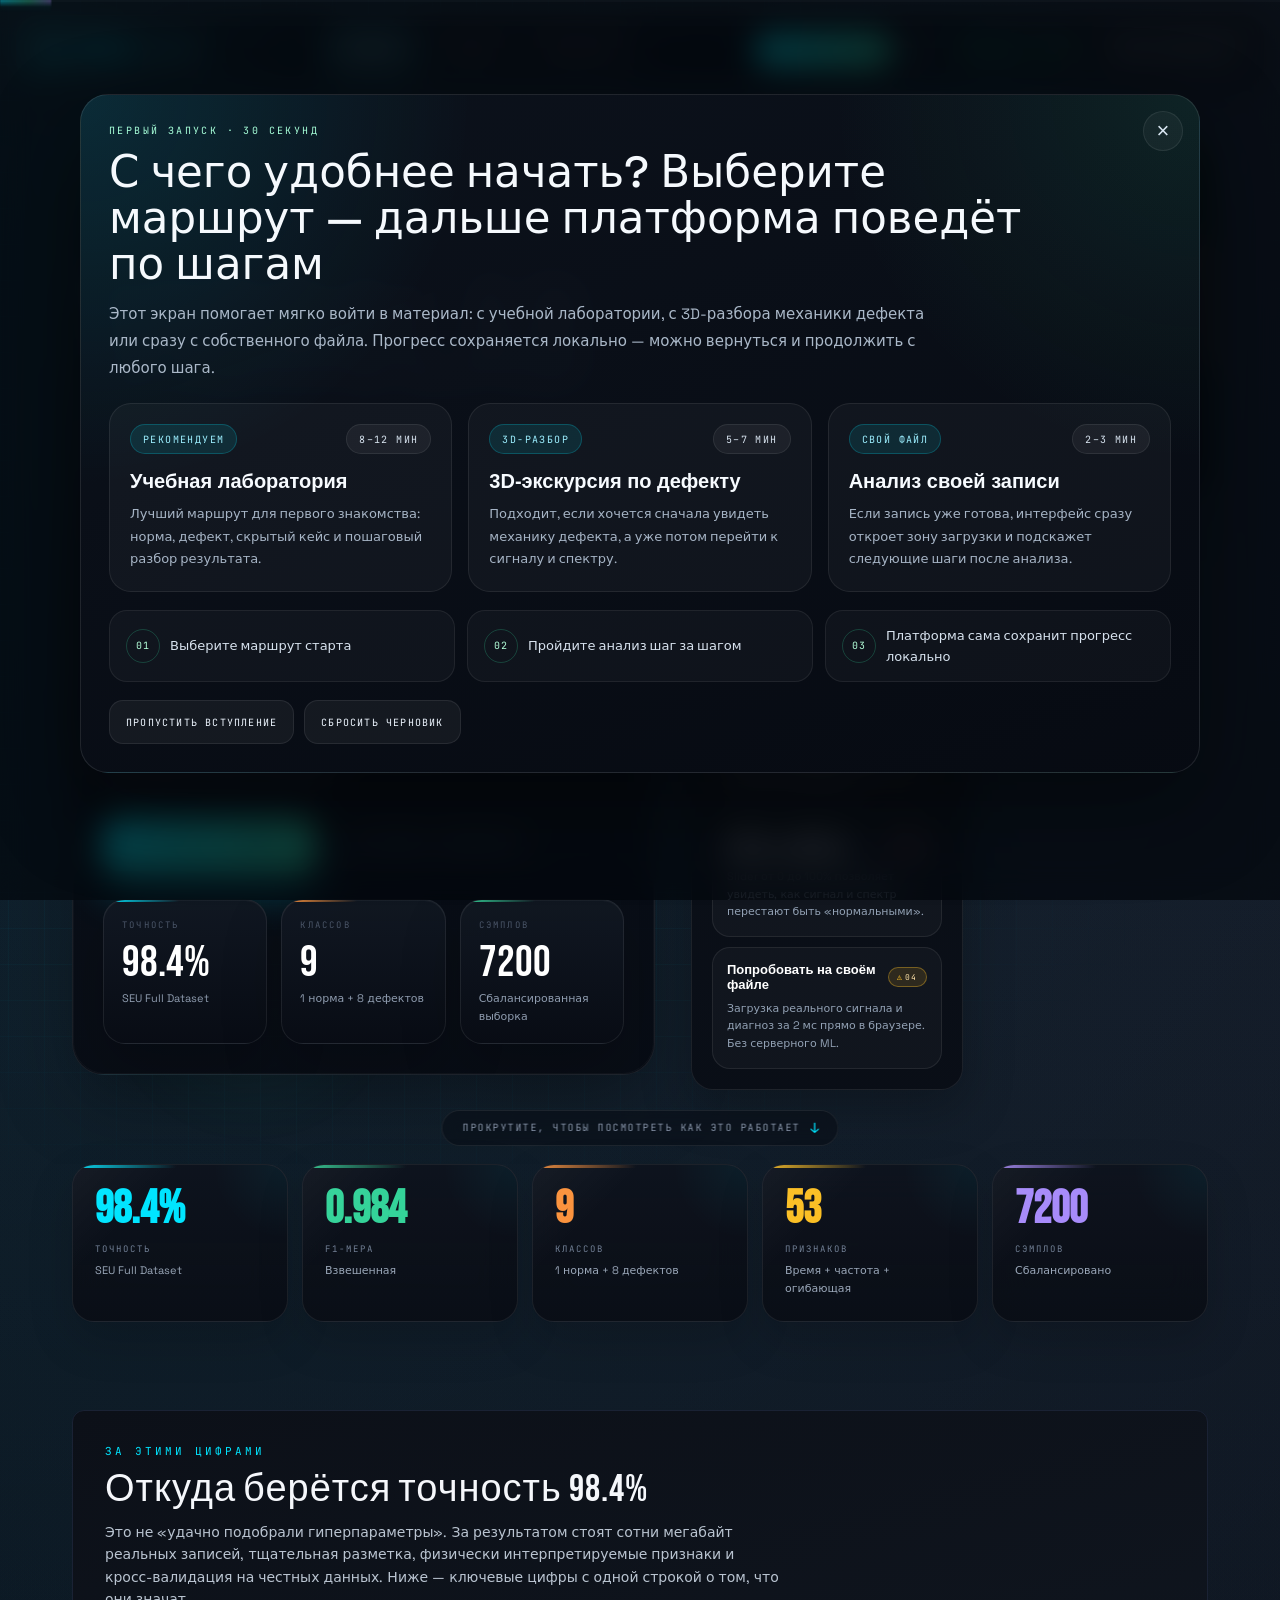
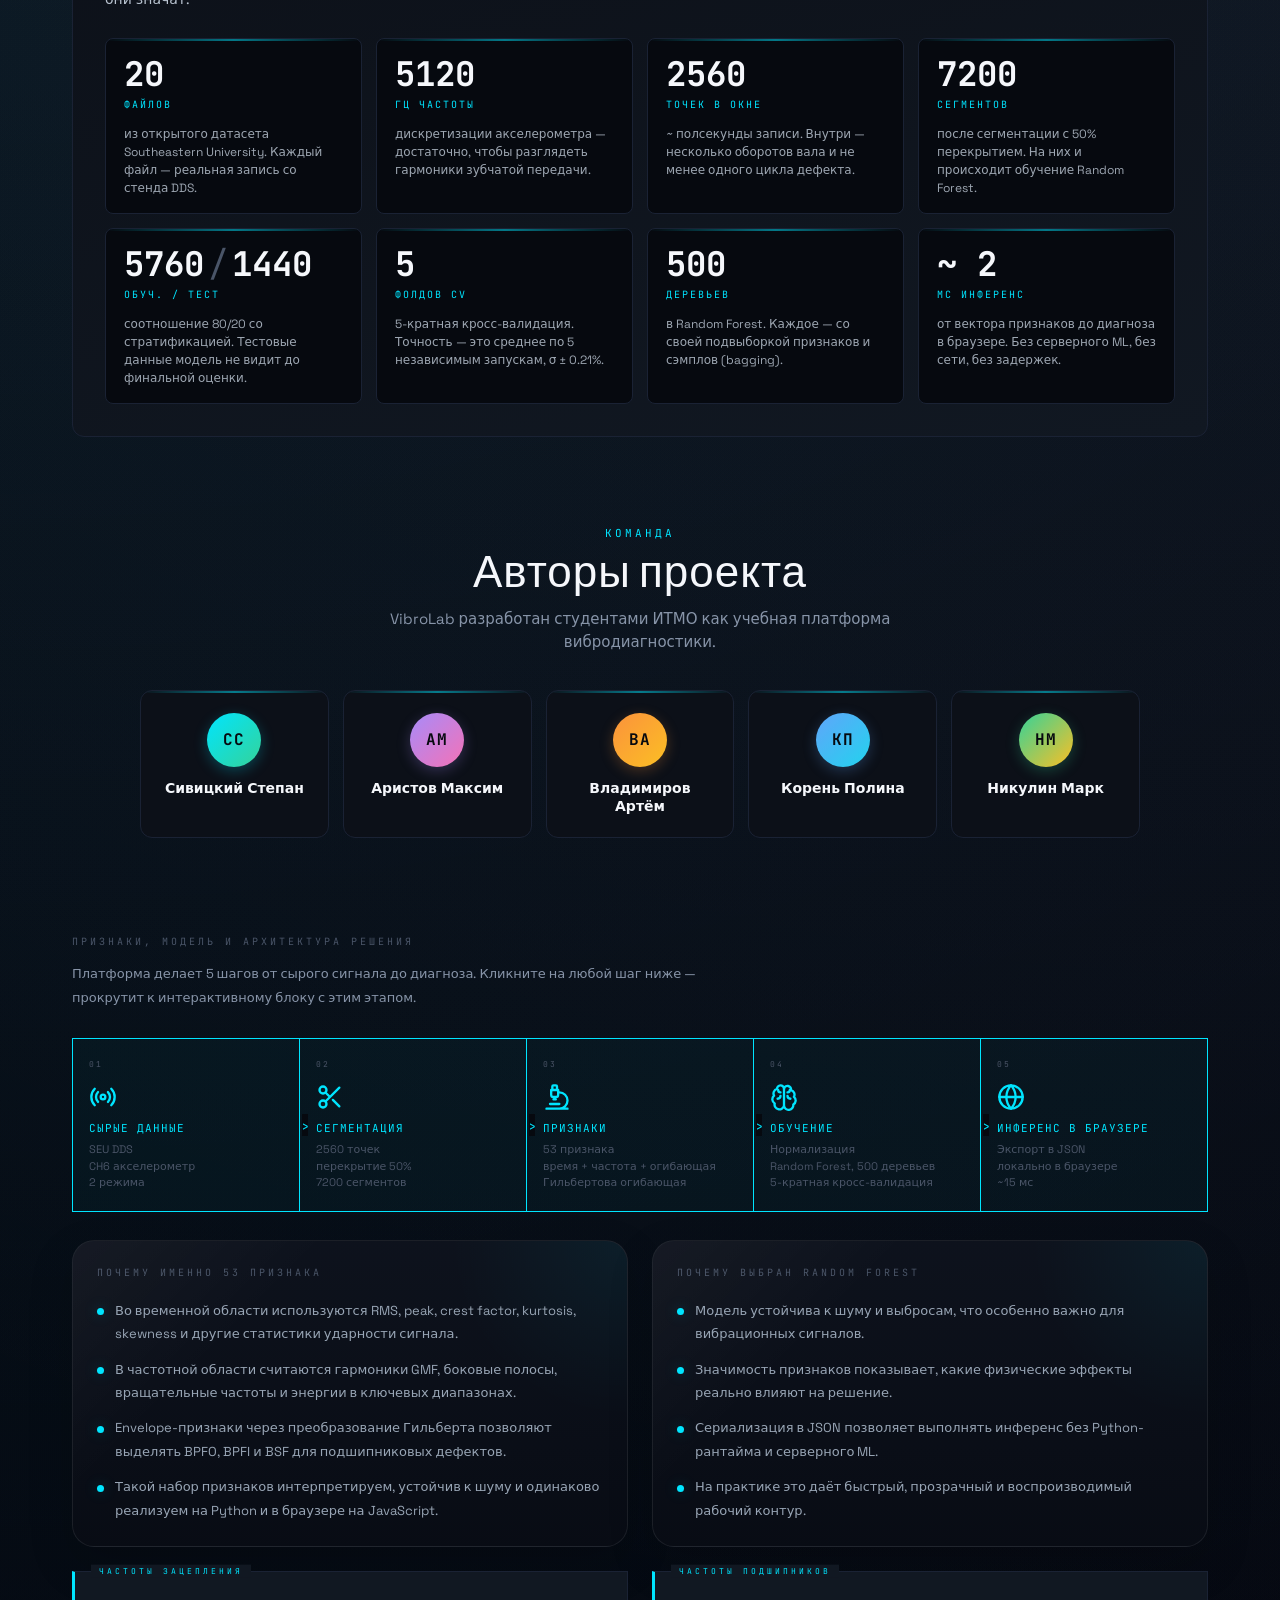
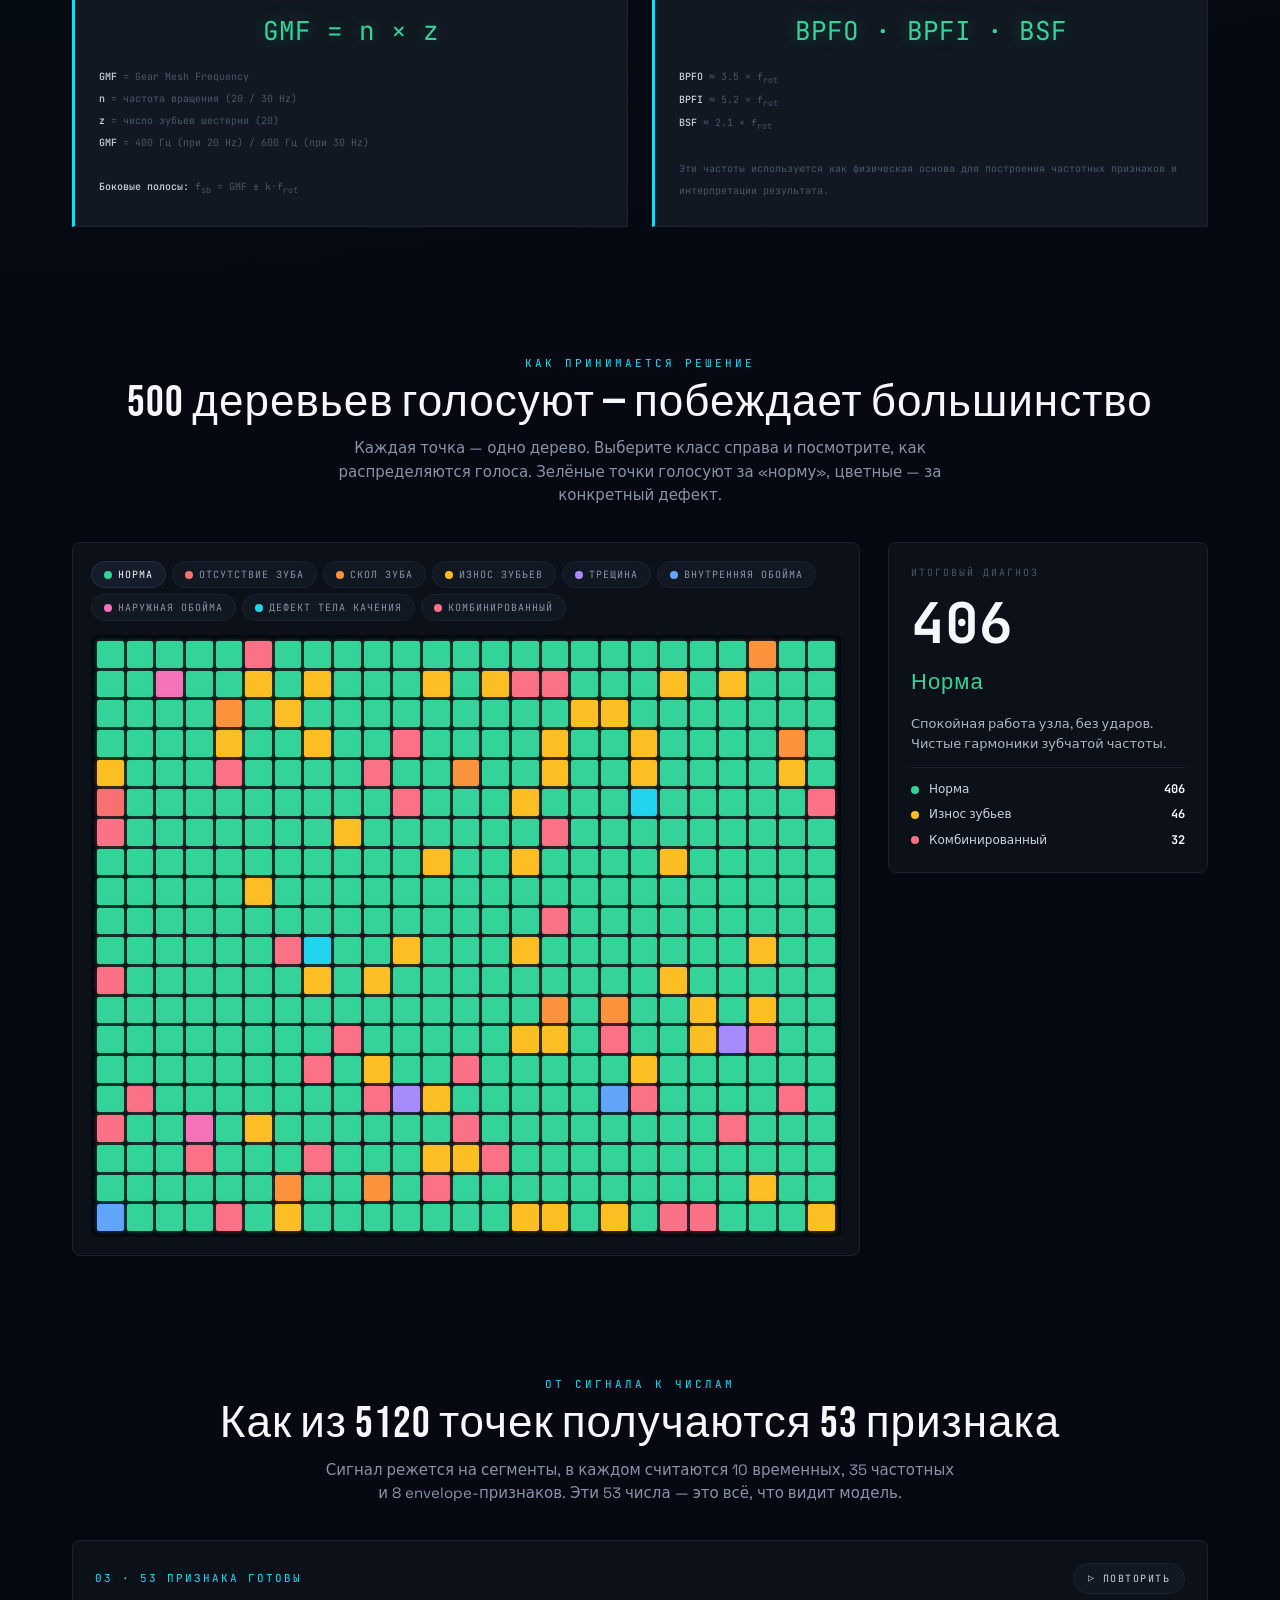
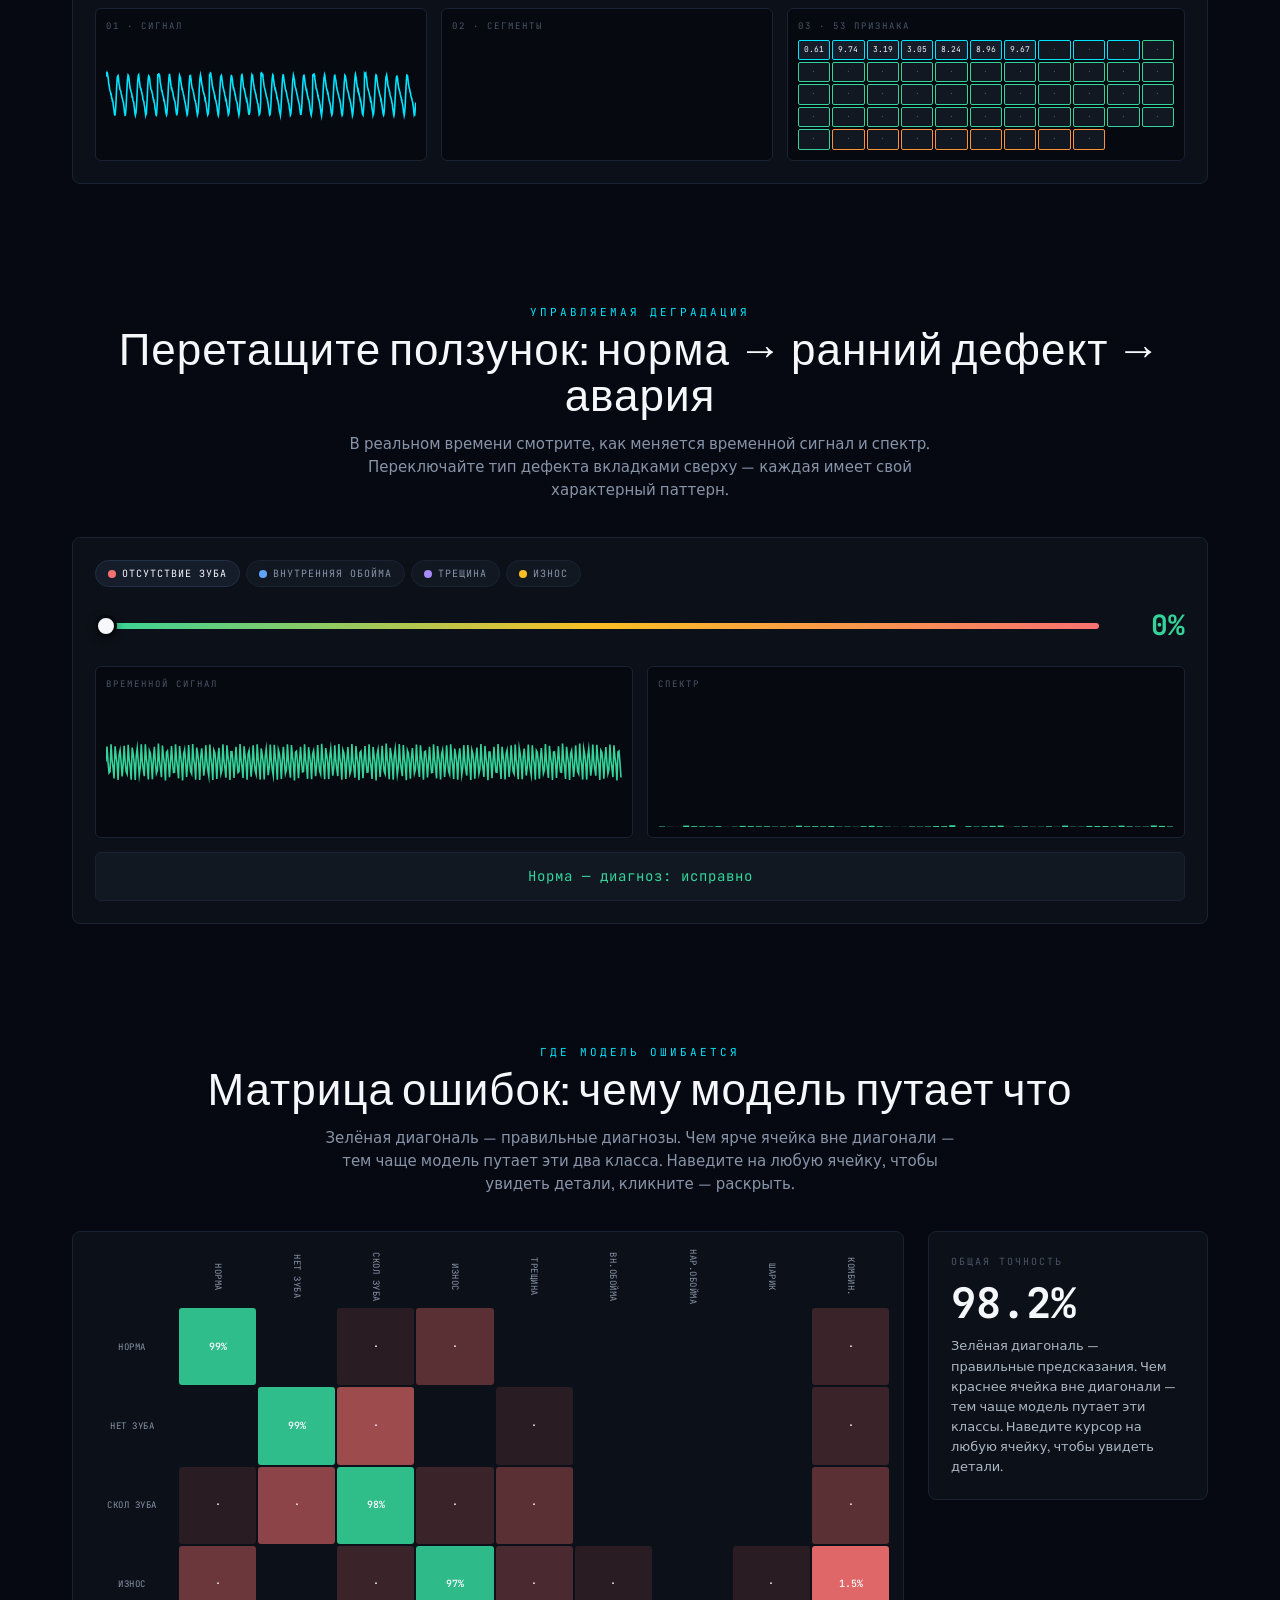
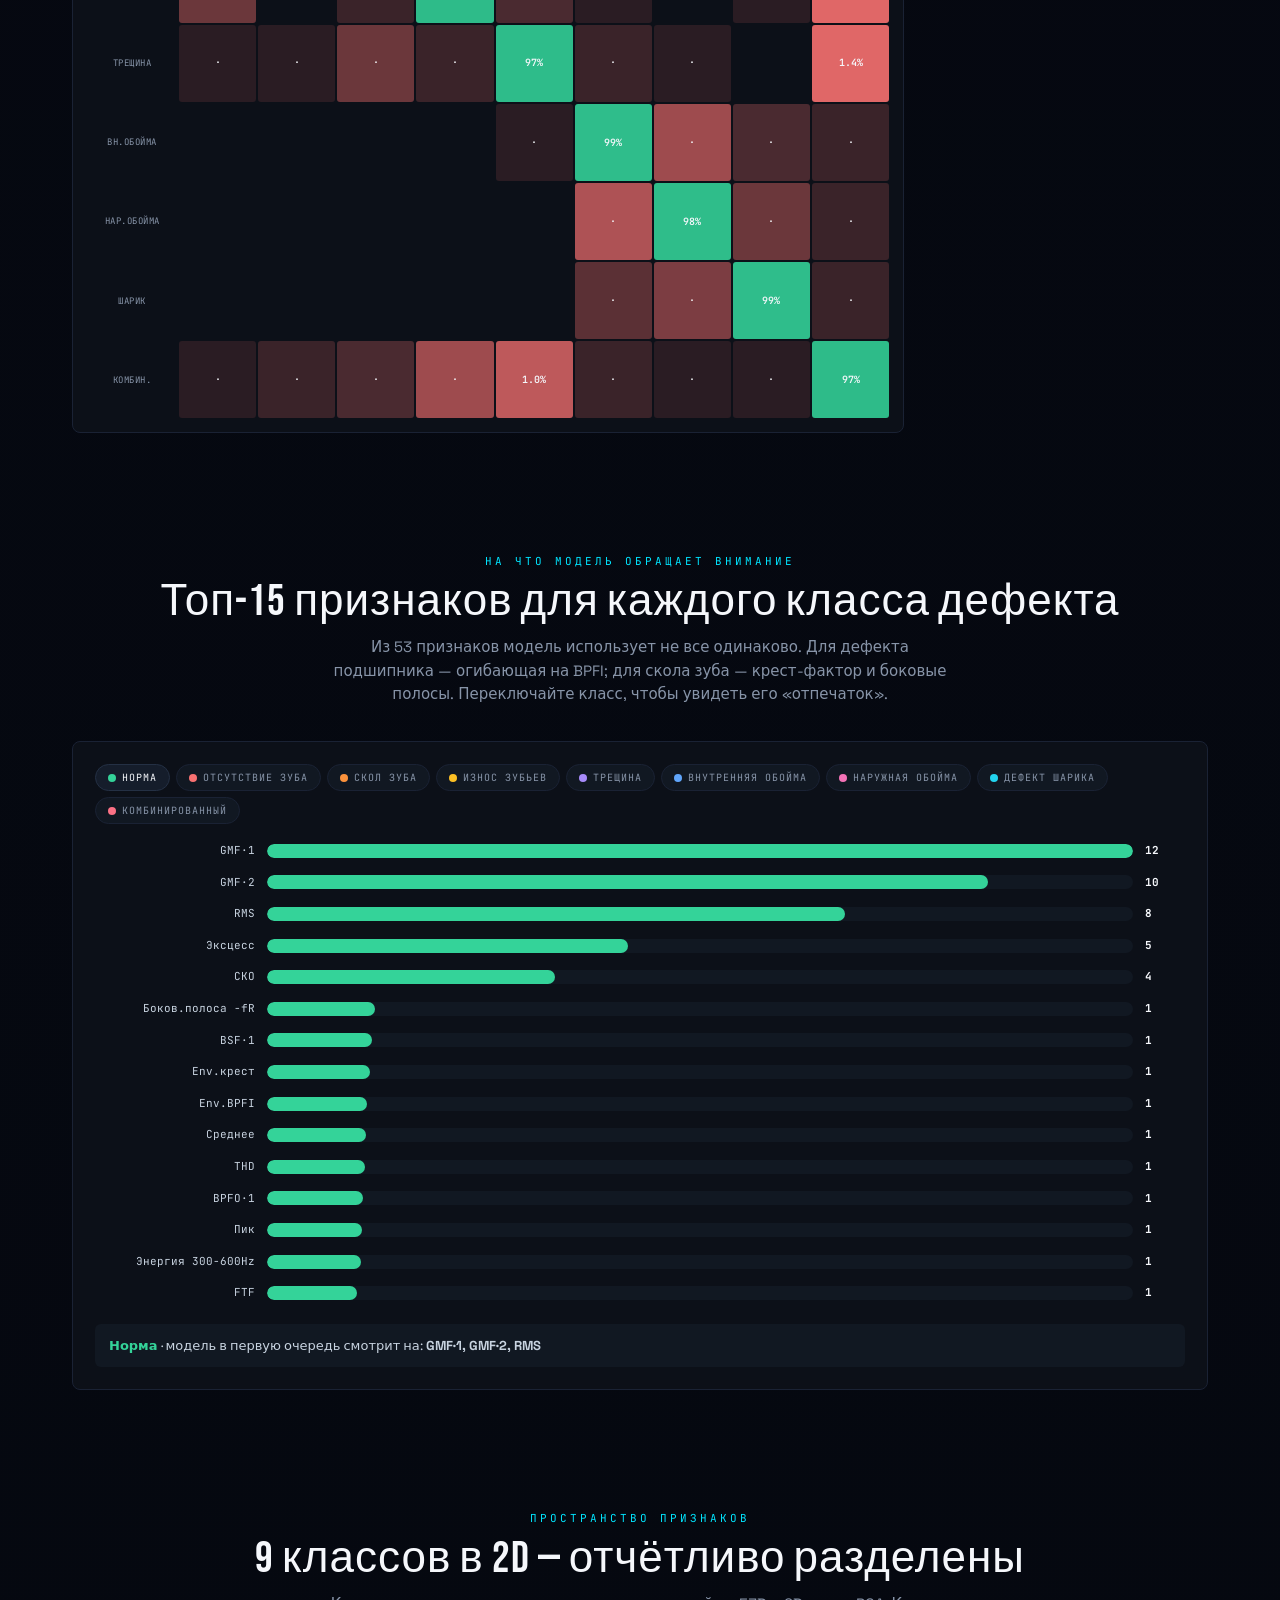
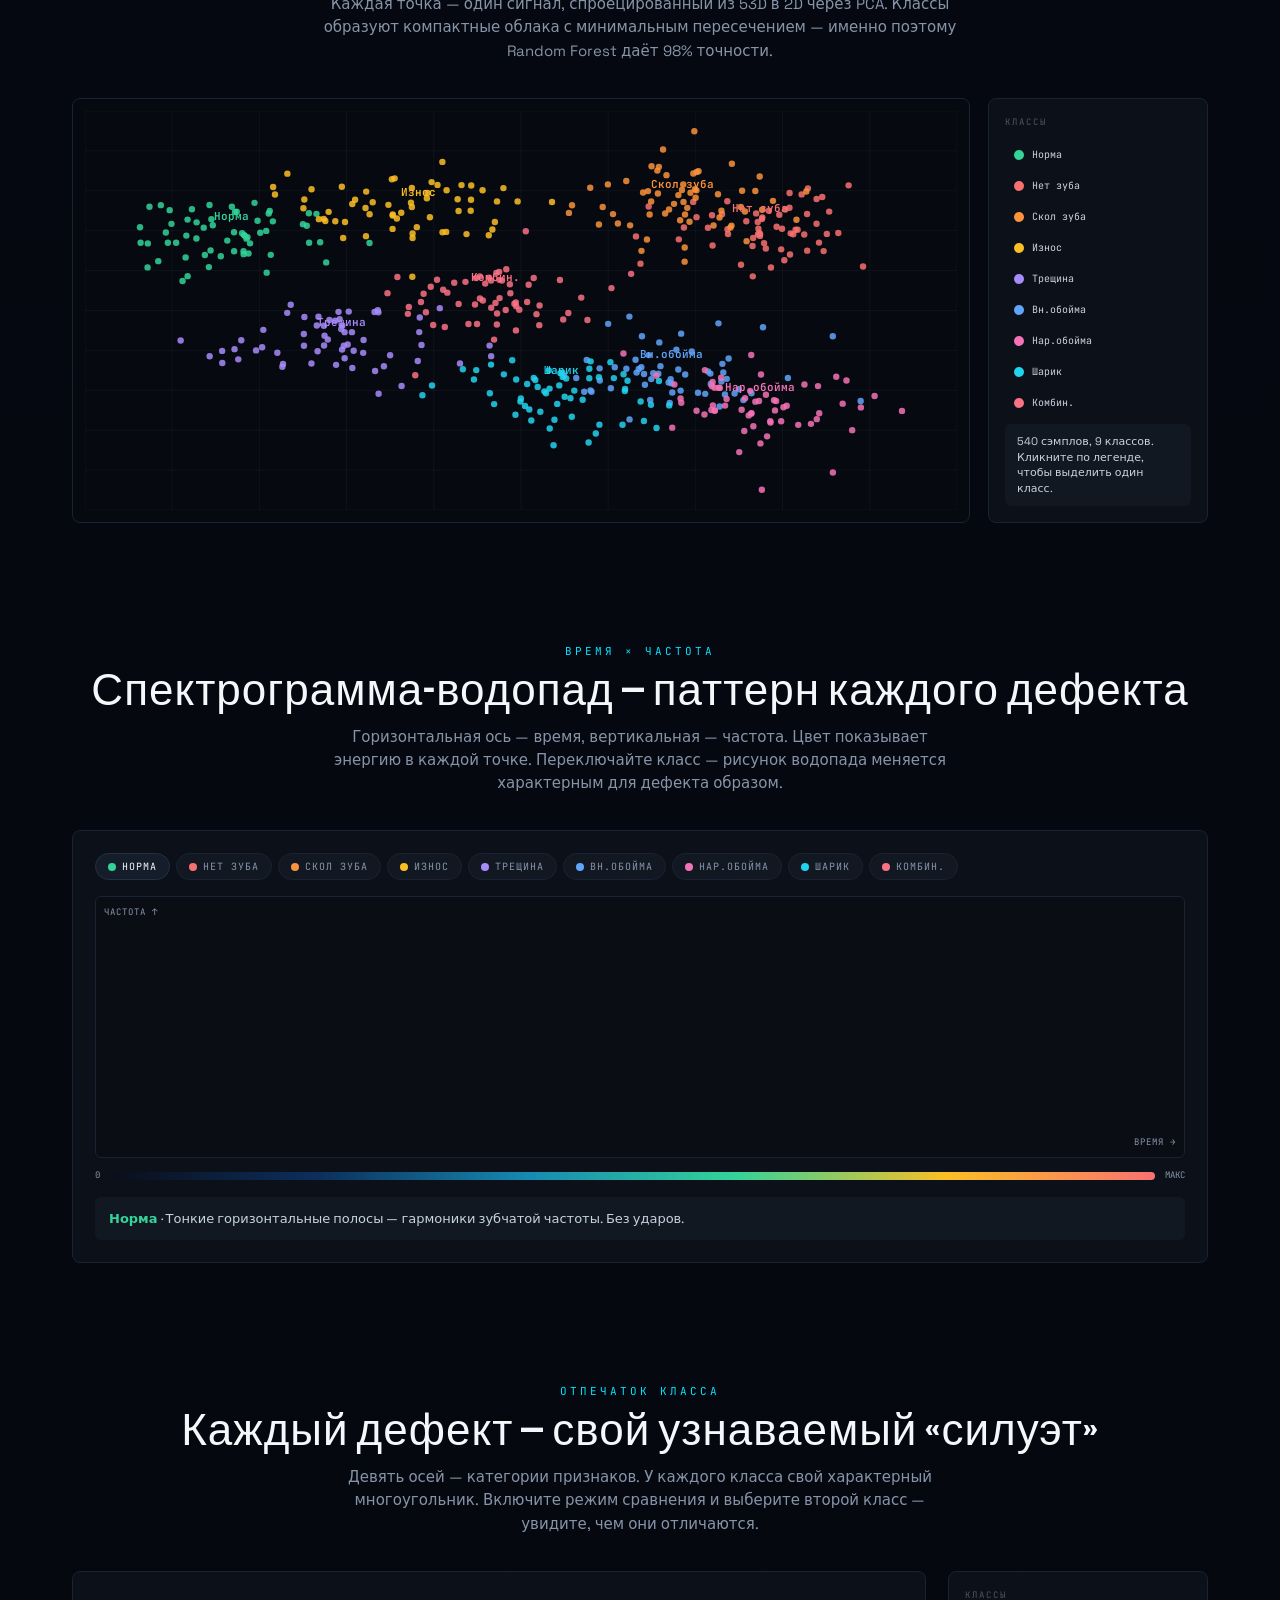
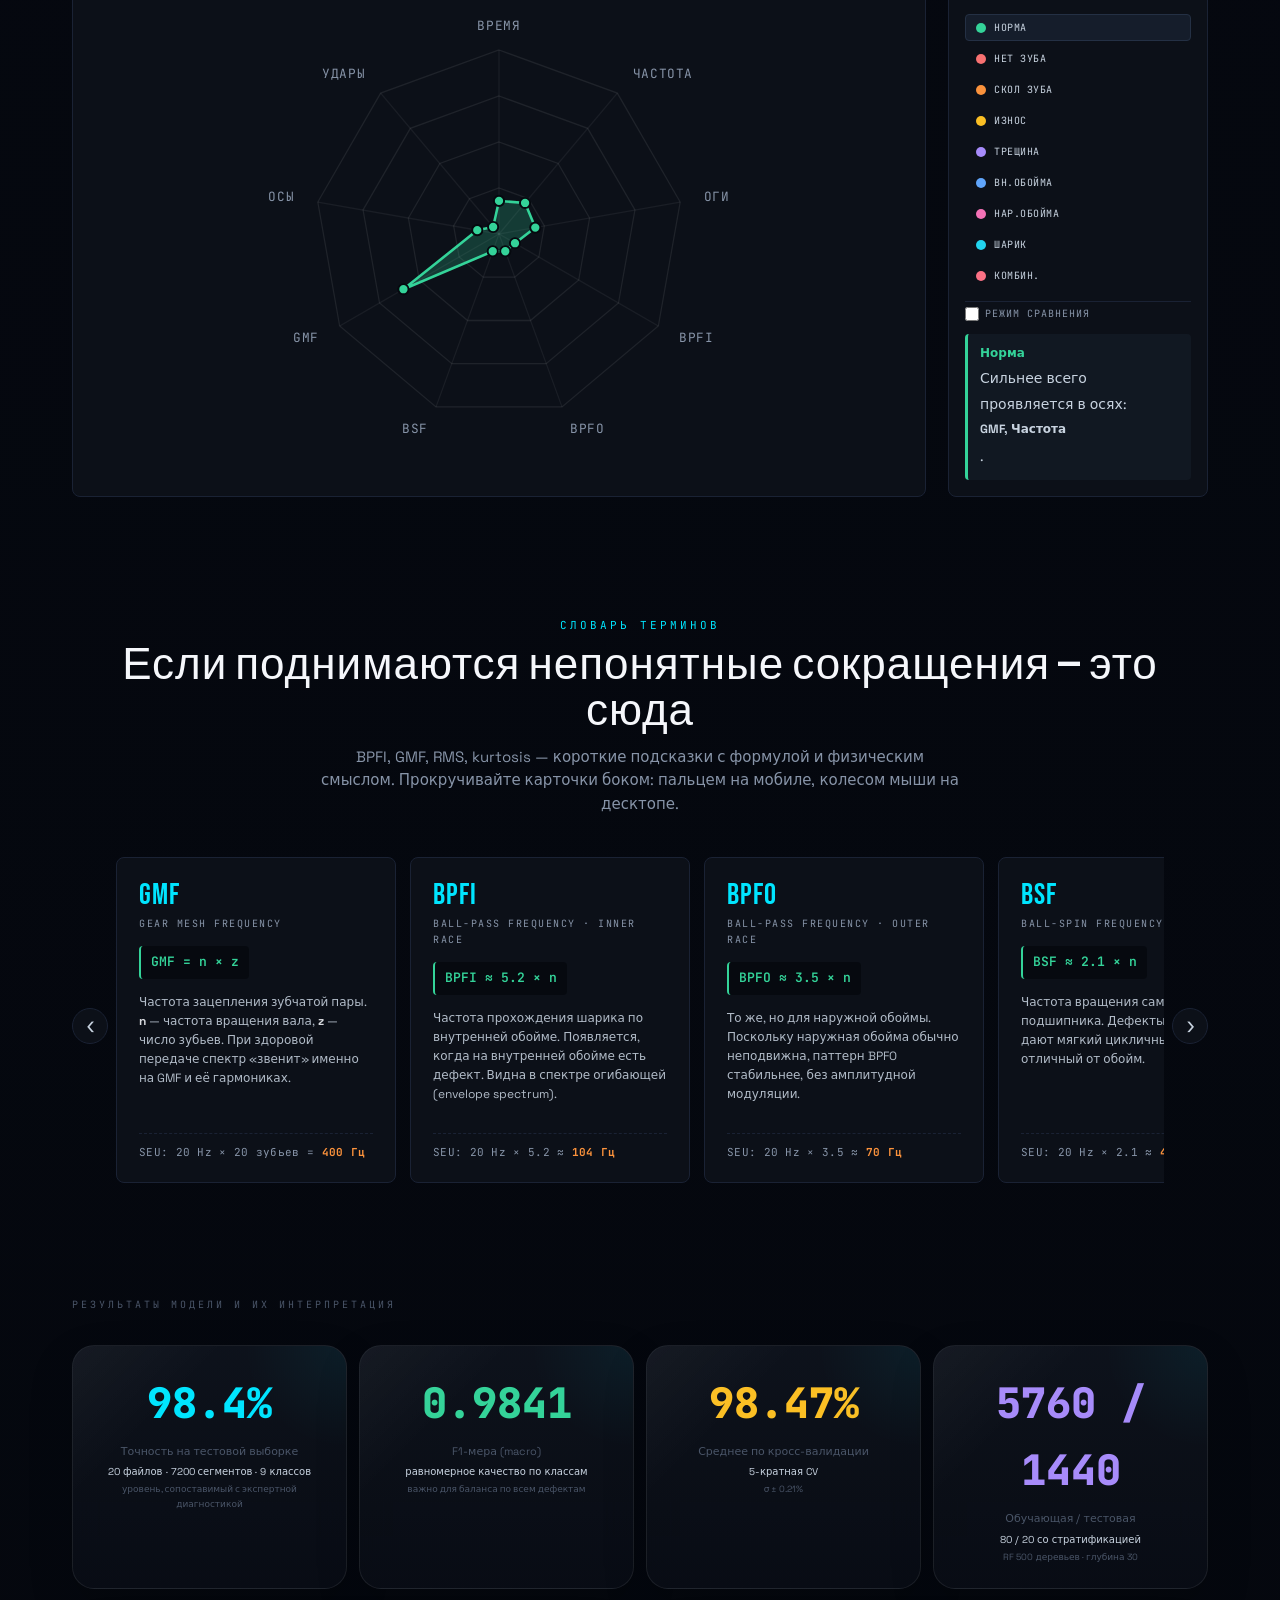
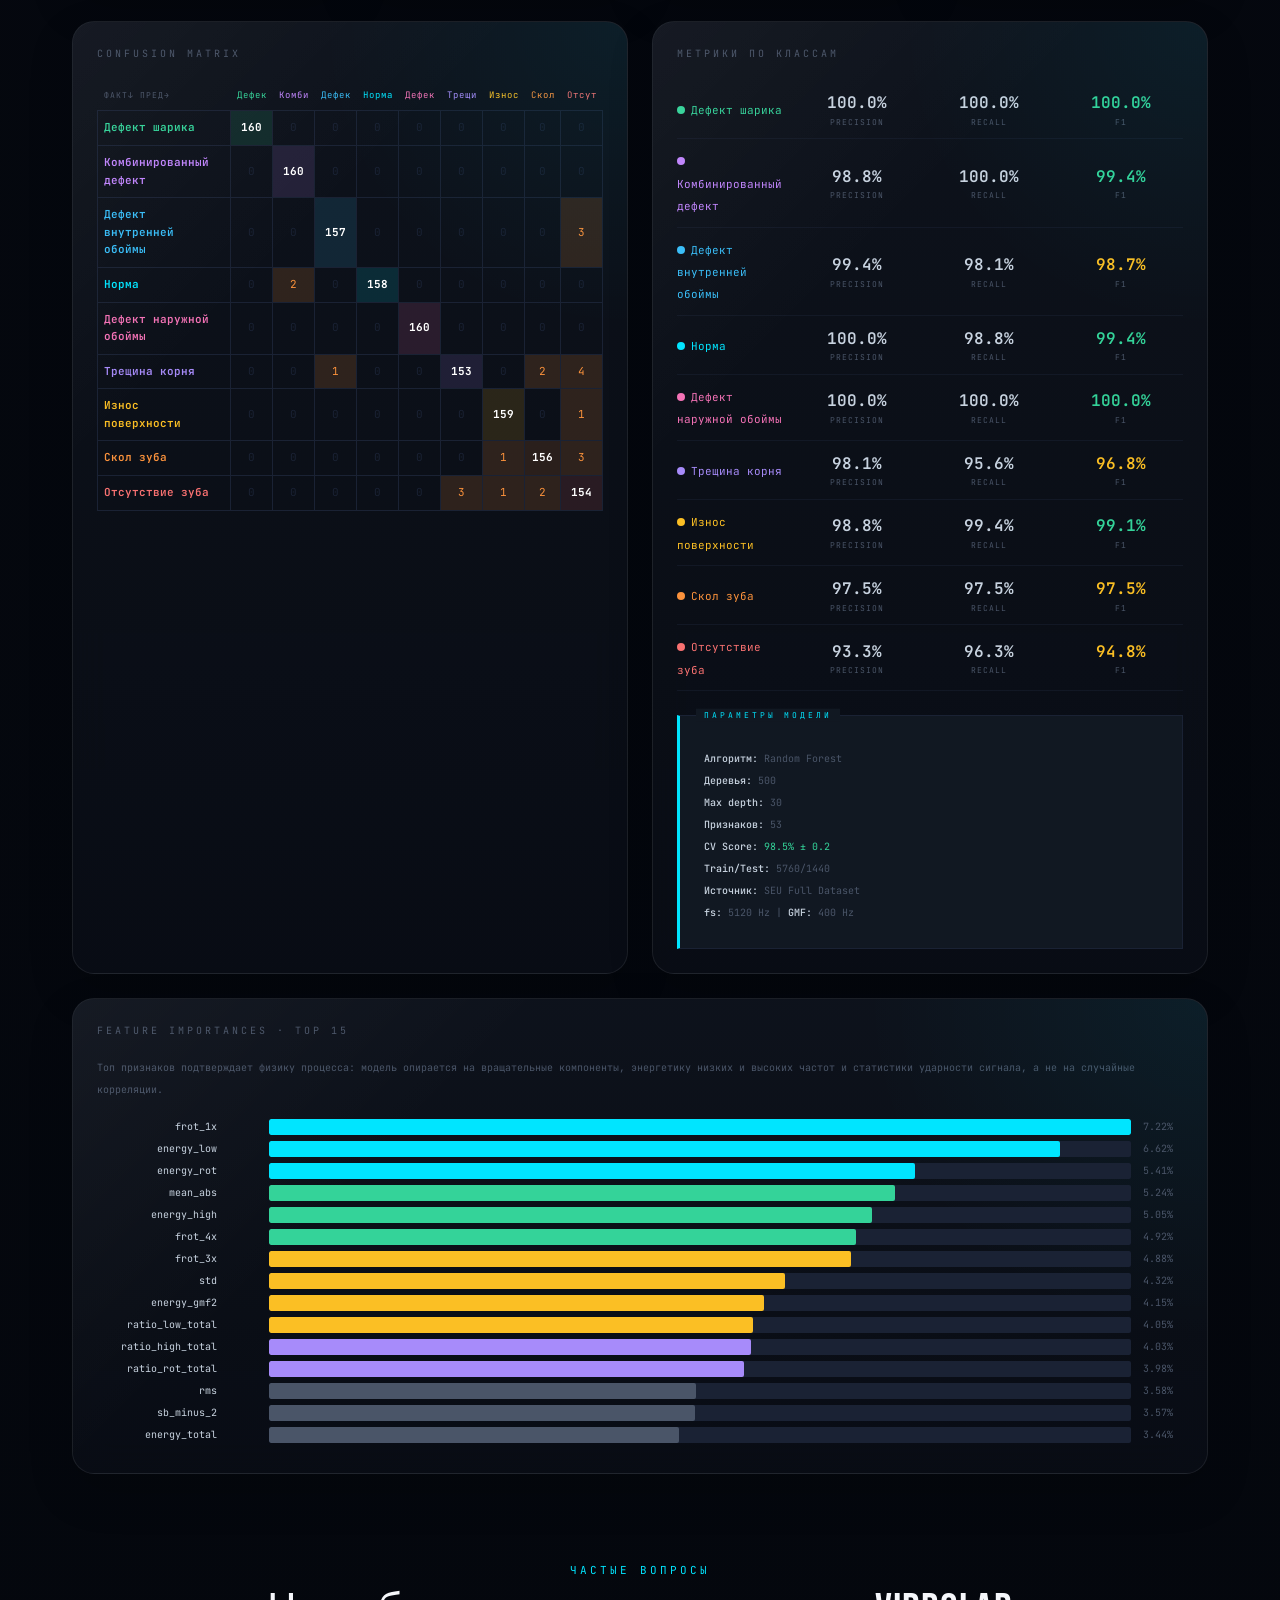
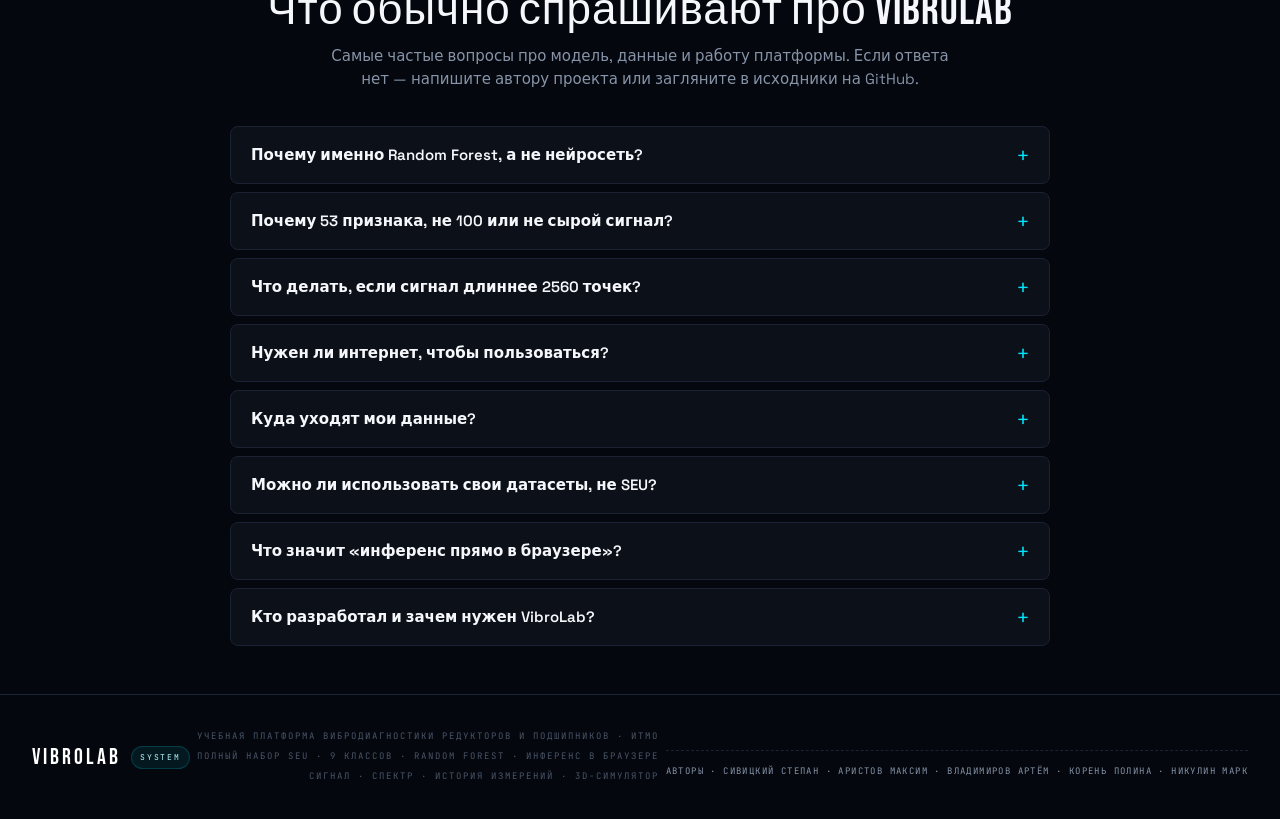
==== commit 5f8ccb04: "refactor: declutter hero, move Authors right under the metrics Hero side was getting visually busy: " ====
--- a/web/index.html
+++ b/web/index.html
@@ -206,28 +206,6 @@
             <div class="hero-proof-sub">Сбалансированная выборка</div>
           </div>
         </div>
-        <div class="hero-trust">
-          <div class="hero-trust-item">До 80% отказов вращающегося оборудования связаны с подшипниками и зубчатыми передачами</div>
-          <div class="hero-trust-item">Модель показывает 98.4% точности на 9 классах реальных дефектов</div>
-          <div class="hero-trust-item">Весь диагностический контур работает в браузере — без серверного ML</div>
-        </div>
-        <div class="hero-command-grid">
-          <div class="hero-command-card">
-            <span class="hero-command-label">Где работает ML</span>
-            <strong>Прямо в браузере</strong>
-            <p>Признаки, классификация и визуализация считаются на клиенте — данные не уходят на сервер.</p>
-          </div>
-          <div class="hero-command-card">
-            <span class="hero-command-label">Доступ к платформе</span>
-            <strong>Онлайн, без установки</strong>
-            <p>Сервис развёрнут, обновляется автоматически и готов к демонстрации на лекции или семинаре.</p>
-          </div>
-          <div class="hero-command-card">
-            <span class="hero-command-label">Что вы получаете</span>
-            <strong>Понятный диагноз</strong>
-            <p>Сигнал, спектр, режим сравнения и 3D-симулятор связаны в единый учебный маршрут.</p>
-          </div>
-        </div>
       </div>
 
       <div class="hero-stage">
@@ -242,27 +220,6 @@
           </div>
         </div>
         <div class="hero-stage-stack">
-          <div class="hero-stage-card">
-            <div class="hero-stage-label">КЛЮЧЕВЫЕ ХАРАКТЕРИСТИКИ ПЛАТФОРМЫ</div>
-            <div class="hero-stage-kpis">
-              <div class="hero-stage-kpi">
-                <span>НАБОР ДАННЫХ</span>
-                <strong id="heroModelSource">Полный набор SEU</strong>
-              </div>
-              <div class="hero-stage-kpi">
-                <span>ПРИЗНАКИ</span>
-                <strong id="heroFeatureValue" data-counter>53</strong>
-              </div>
-              <div class="hero-stage-kpi">
-                <span>КЛАССЫ</span>
-                <strong id="heroClassValueStage" data-counter>9</strong>
-              </div>
-              <div class="hero-stage-kpi">
-                <span>ИНФЕРЕНС</span>
-                <strong>~2 мс</strong>
-              </div>
-            </div>
-          </div>
           <div class="hero-stage-card">
             <div class="hero-stage-label">КАК РАБОТАЕТ ПРОДУКТ</div>
             <div class="hero-scenario-list">
@@ -402,6 +359,44 @@
       </div>
     </div>
   </section>
+
+  <!-- ═════════════════════════════════════════════════════════════
+       AUTHORS
+       ═════════════════════════════════════════════════════════════ -->
+  <section class="section" id="section-authors" style="padding-top:40px">
+    <div class="container">
+      <div class="showcase-head">
+        <div class="showcase-kicker">КОМАНДА</div>
+        <h2 class="showcase-title">Авторы проекта</h2>
+        <p class="showcase-lead">
+          VibroLab разработан студентами ИТМО как учебная платформа вибродиагностики.
+        </p>
+      </div>
+      <div class="authors-grid">
+        <div class="author-card">
+          <div class="author-avatar" aria-hidden="true">СС</div>
+          <div class="author-name">Сивицкий Степан</div>
+        </div>
+        <div class="author-card">
+          <div class="author-avatar" aria-hidden="true">АМ</div>
+          <div class="author-name">Аристов Максим</div>
+        </div>
+        <div class="author-card">
+          <div class="author-avatar" aria-hidden="true">ВА</div>
+          <div class="author-name">Владимиров Артём</div>
+        </div>
+        <div class="author-card">
+          <div class="author-avatar" aria-hidden="true">КП</div>
+          <div class="author-name">Корень Полина</div>
+        </div>
+        <div class="author-card">
+          <div class="author-avatar" aria-hidden="true">НМ</div>
+          <div class="author-name">Никулин Марк</div>
+        </div>
+      </div>
+    </div>
+  </section>
+
 
 
   <section class="section" id="section-method">
@@ -907,43 +902,6 @@
           низких и высоких частот и статистики ударности сигнала, а не на случайные корреляции.
         </div>
         <div id="fiBars"></div>
-      </div>
-    </div>
-  </section>
-
-  <!-- ═════════════════════════════════════════════════════════════
-       AUTHORS
-       ═════════════════════════════════════════════════════════════ -->
-  <section class="section" id="section-authors" style="padding-top:40px">
-    <div class="container">
-      <div class="showcase-head">
-        <div class="showcase-kicker">КОМАНДА</div>
-        <h2 class="showcase-title">Авторы проекта</h2>
-        <p class="showcase-lead">
-          VibroLab разработан студентами ИТМО как учебная платформа вибродиагностики.
-        </p>
-      </div>
-      <div class="authors-grid">
-        <div class="author-card">
-          <div class="author-avatar" aria-hidden="true">СС</div>
-          <div class="author-name">Сивицкий Степан</div>
-        </div>
-        <div class="author-card">
-          <div class="author-avatar" aria-hidden="true">АМ</div>
-          <div class="author-name">Аристов Максим</div>
-        </div>
-        <div class="author-card">
-          <div class="author-avatar" aria-hidden="true">ВА</div>
-          <div class="author-name">Владимиров Артём</div>
-        </div>
-        <div class="author-card">
-          <div class="author-avatar" aria-hidden="true">КП</div>
-          <div class="author-name">Корень Полина</div>
-        </div>
-        <div class="author-card">
-          <div class="author-avatar" aria-hidden="true">НМ</div>
-          <div class="author-name">Никулин Марк</div>
-        </div>
       </div>
     </div>
   </section>
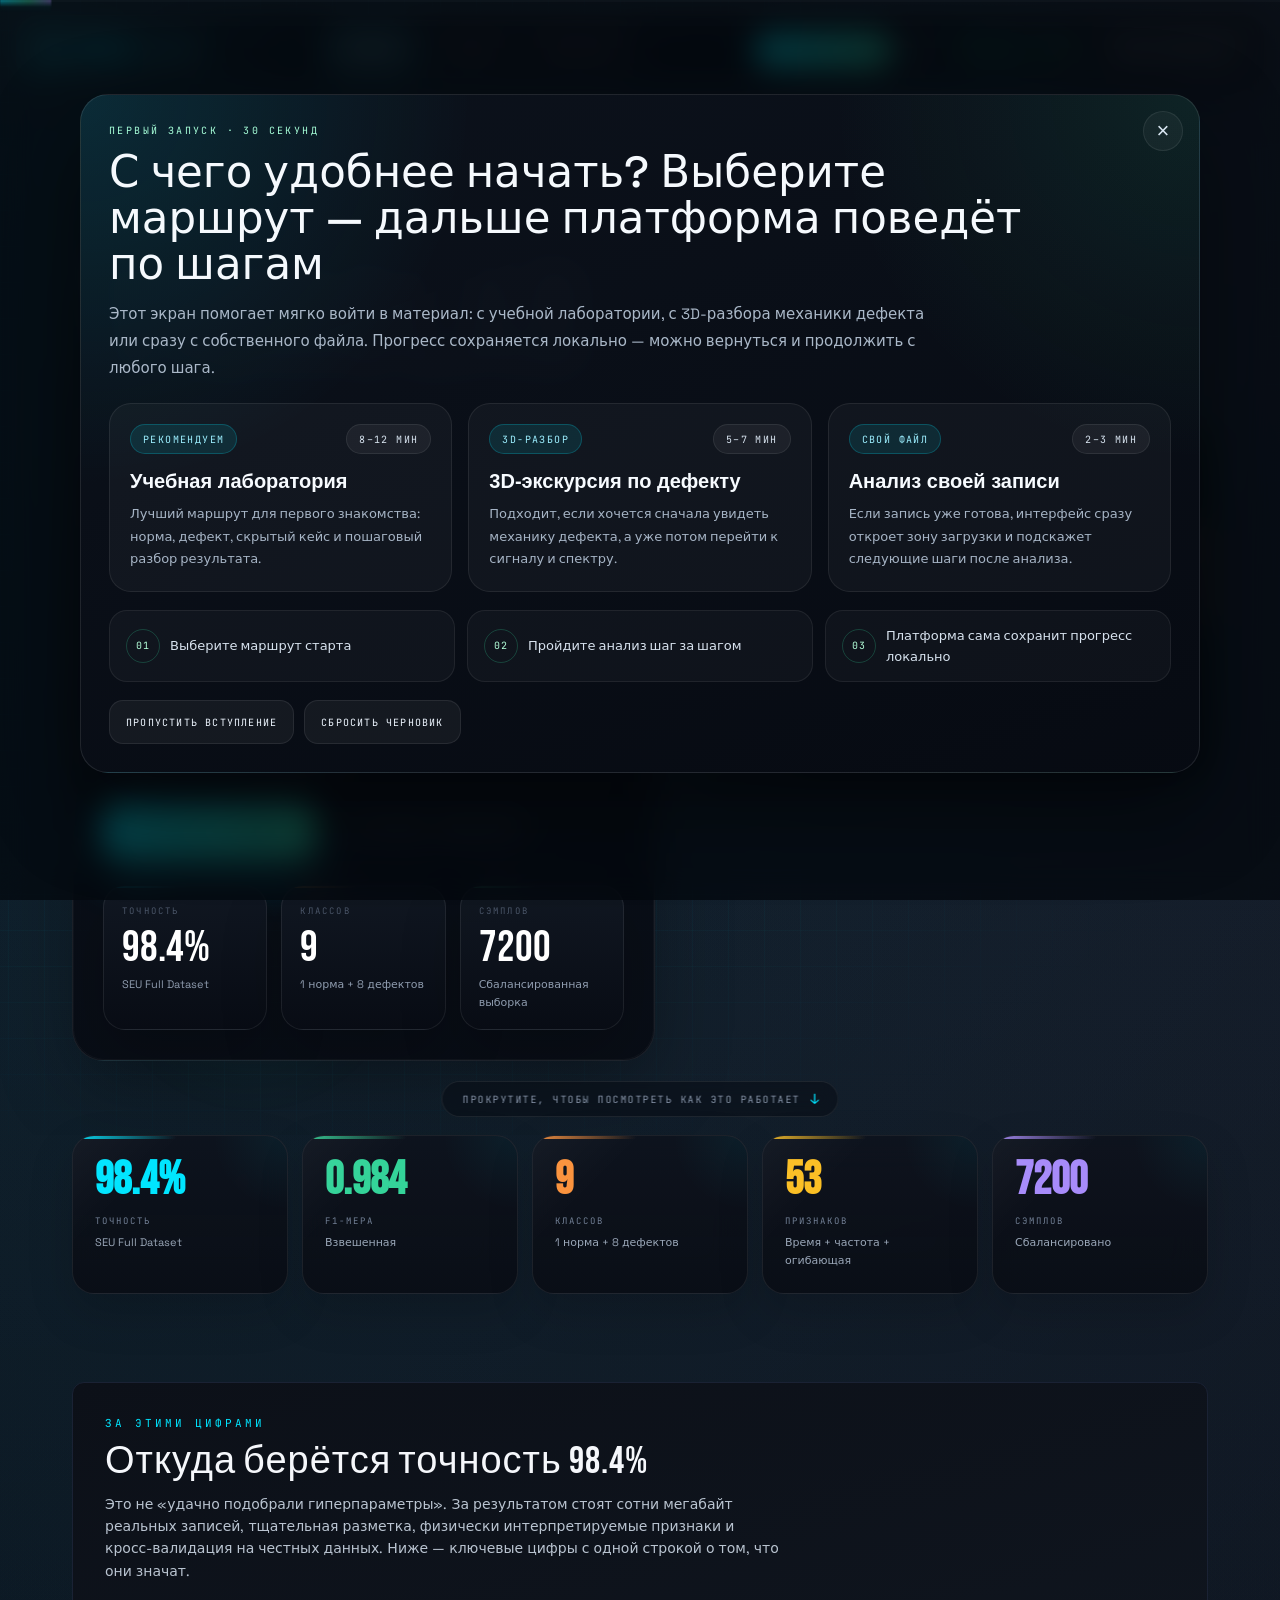
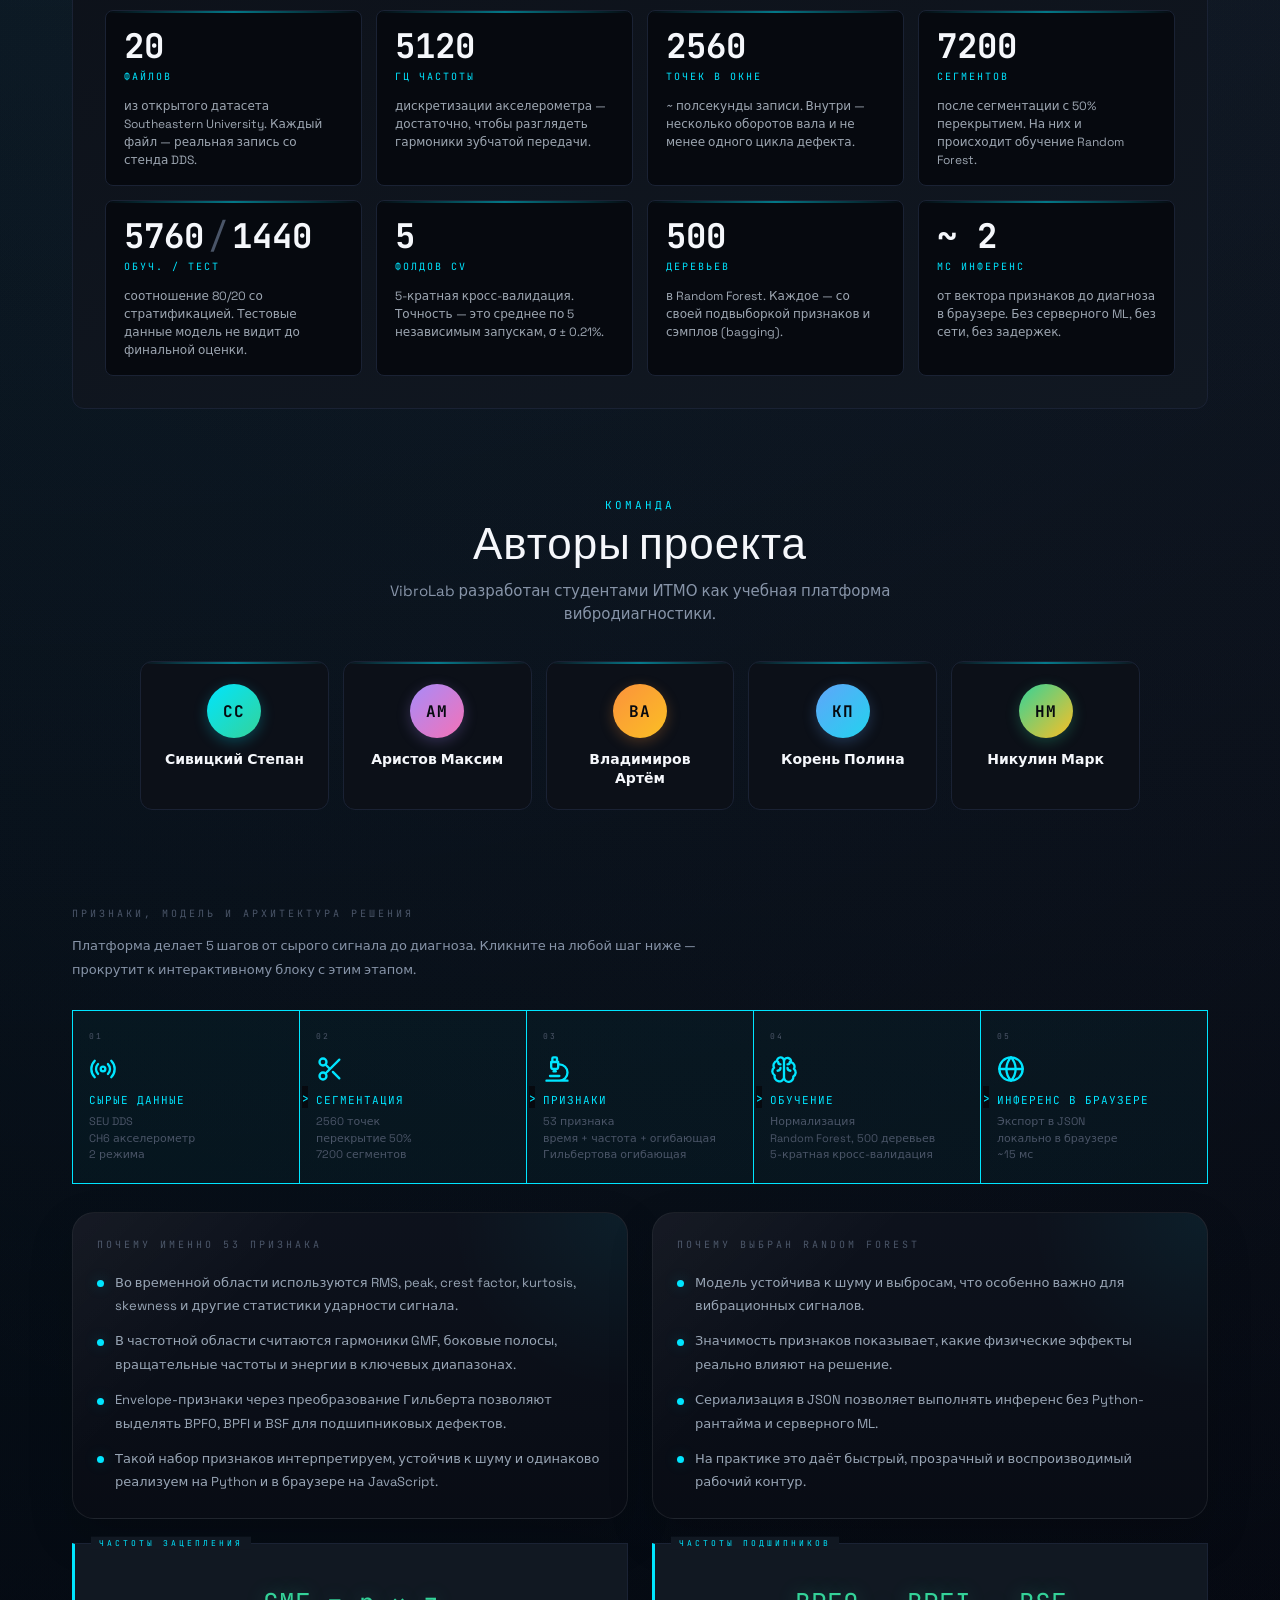
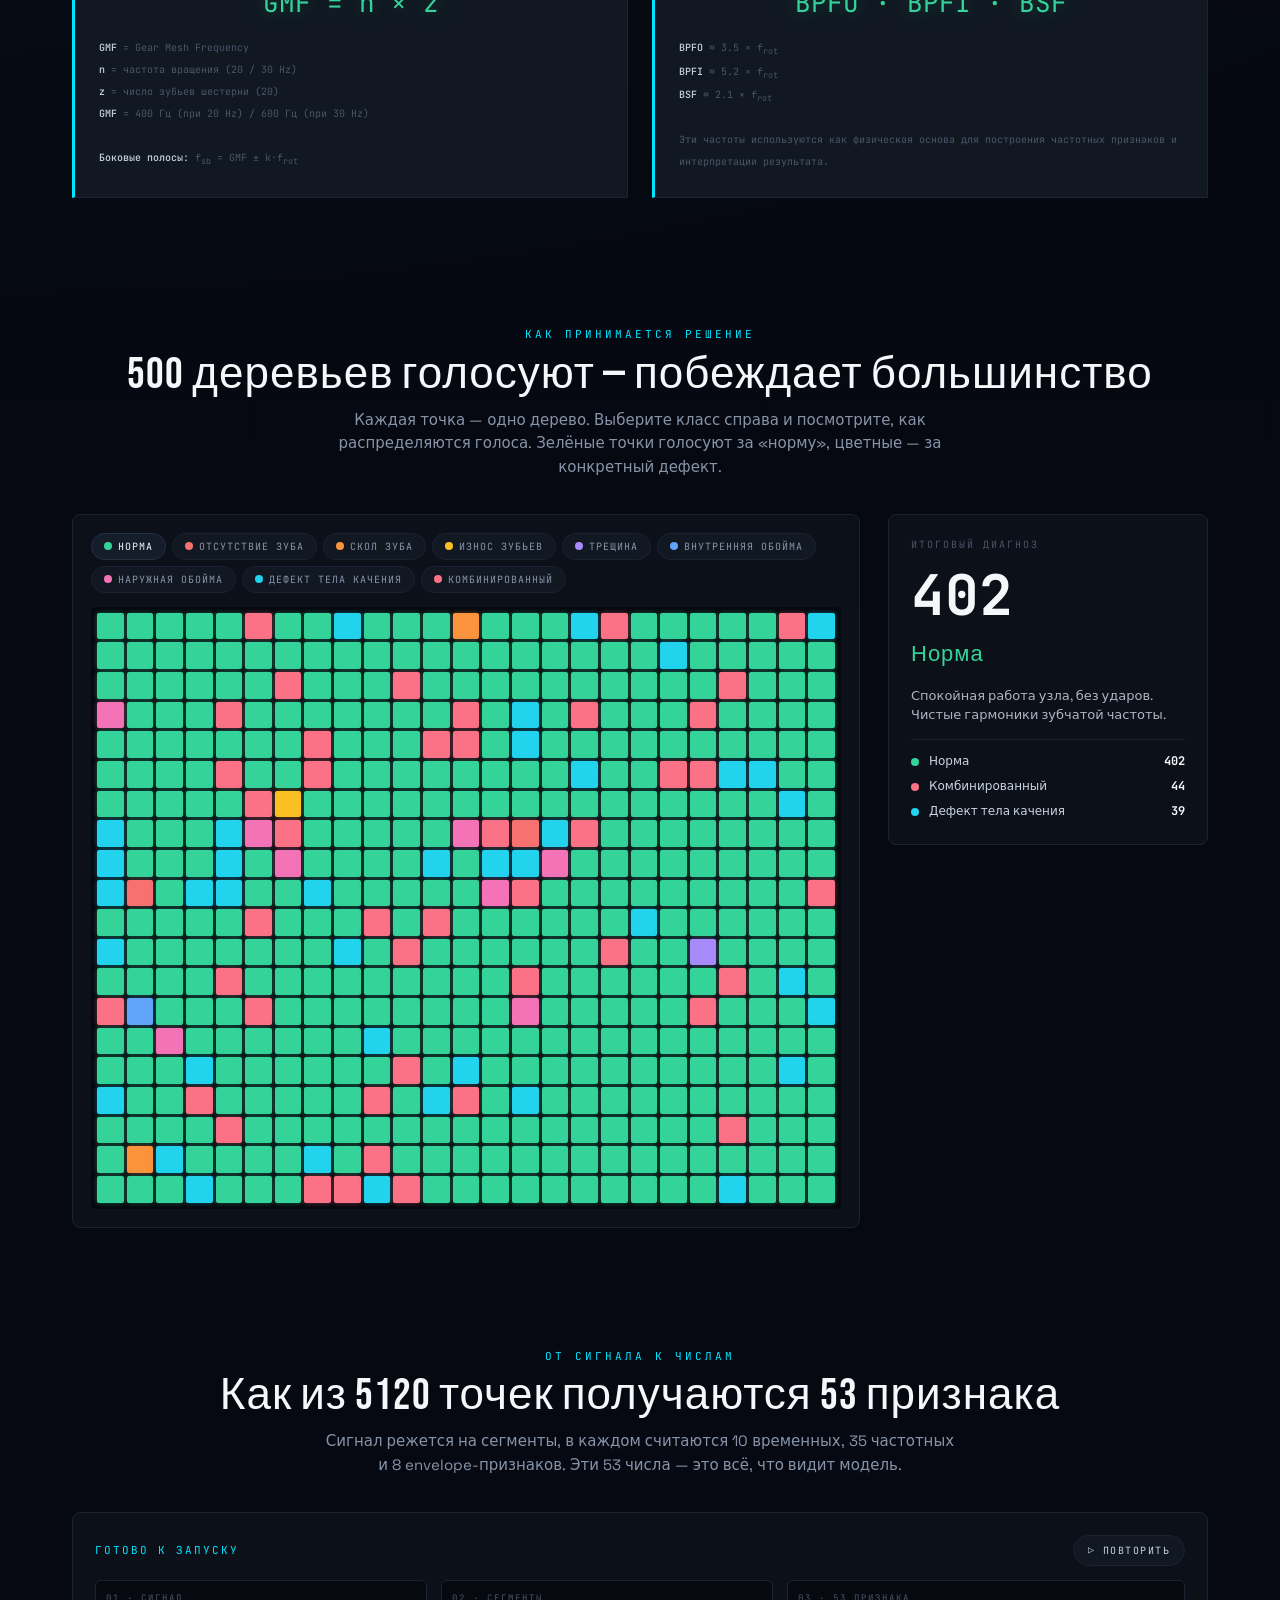
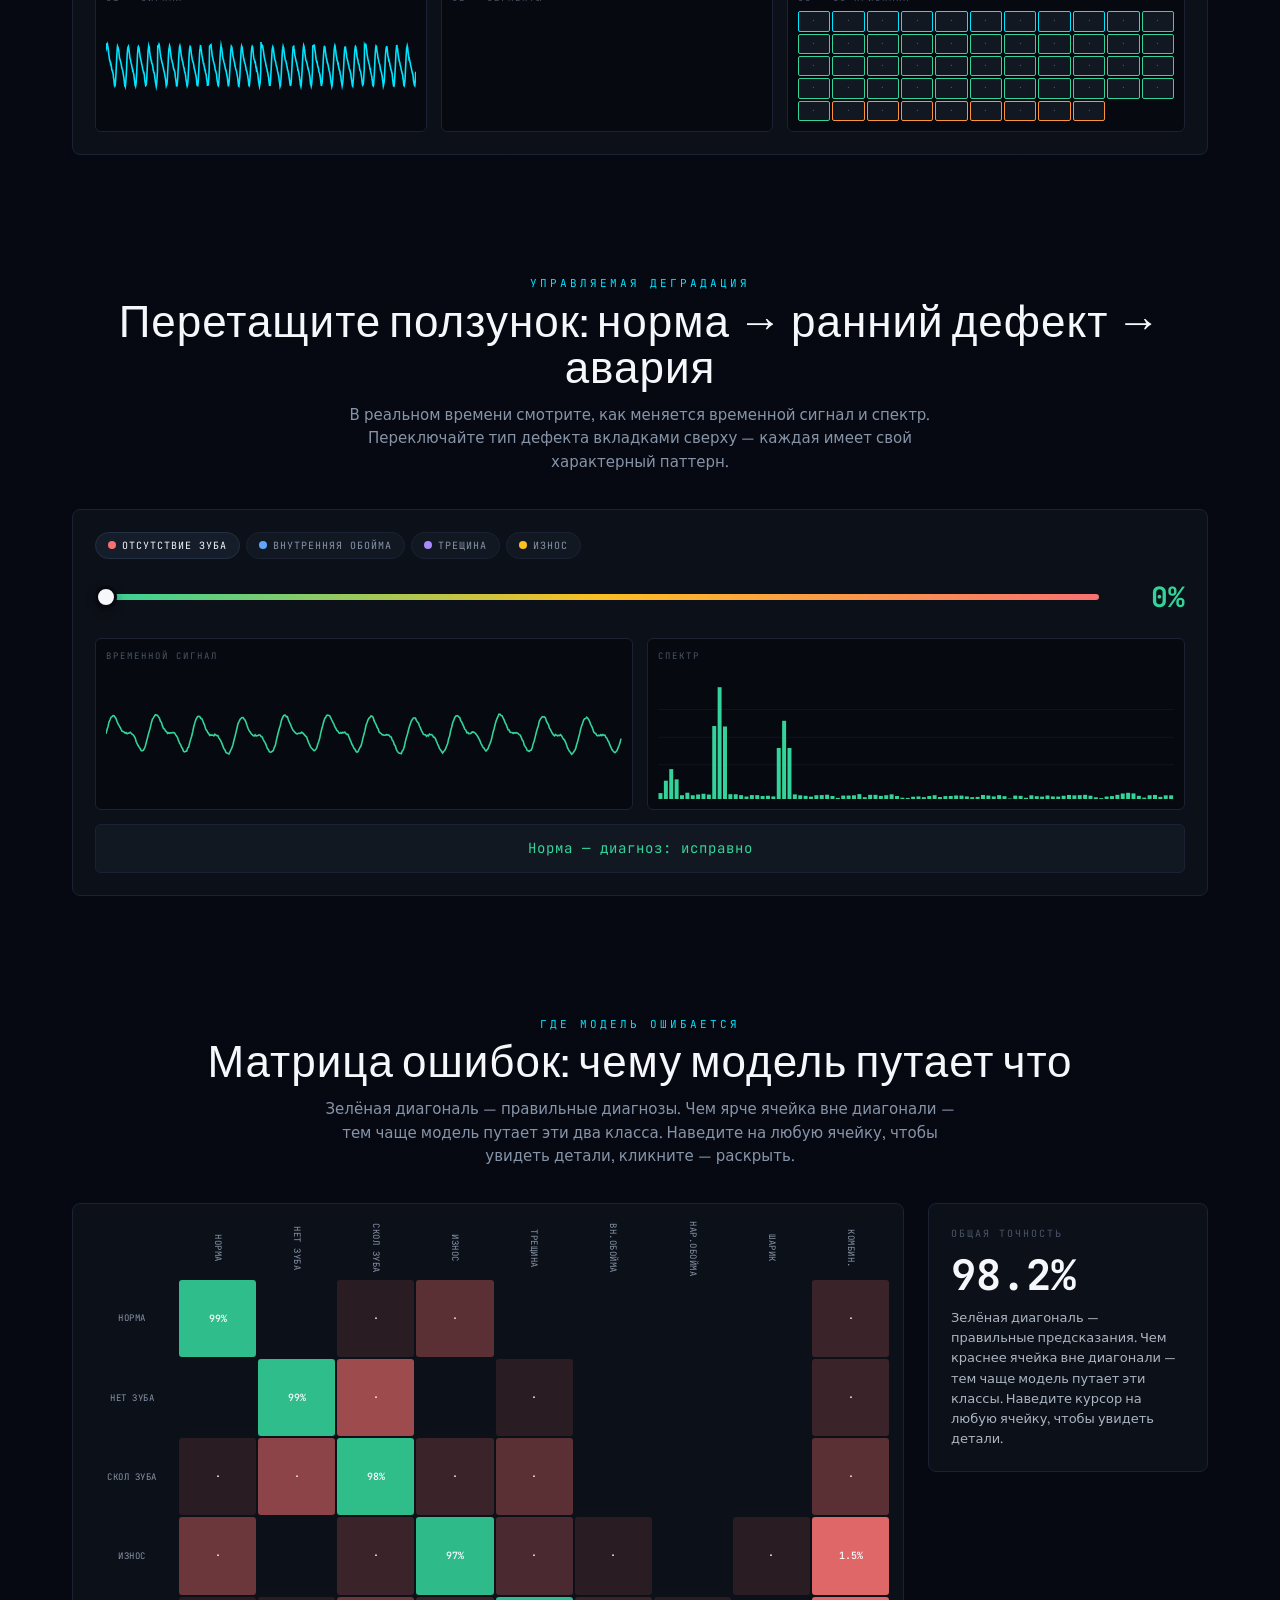
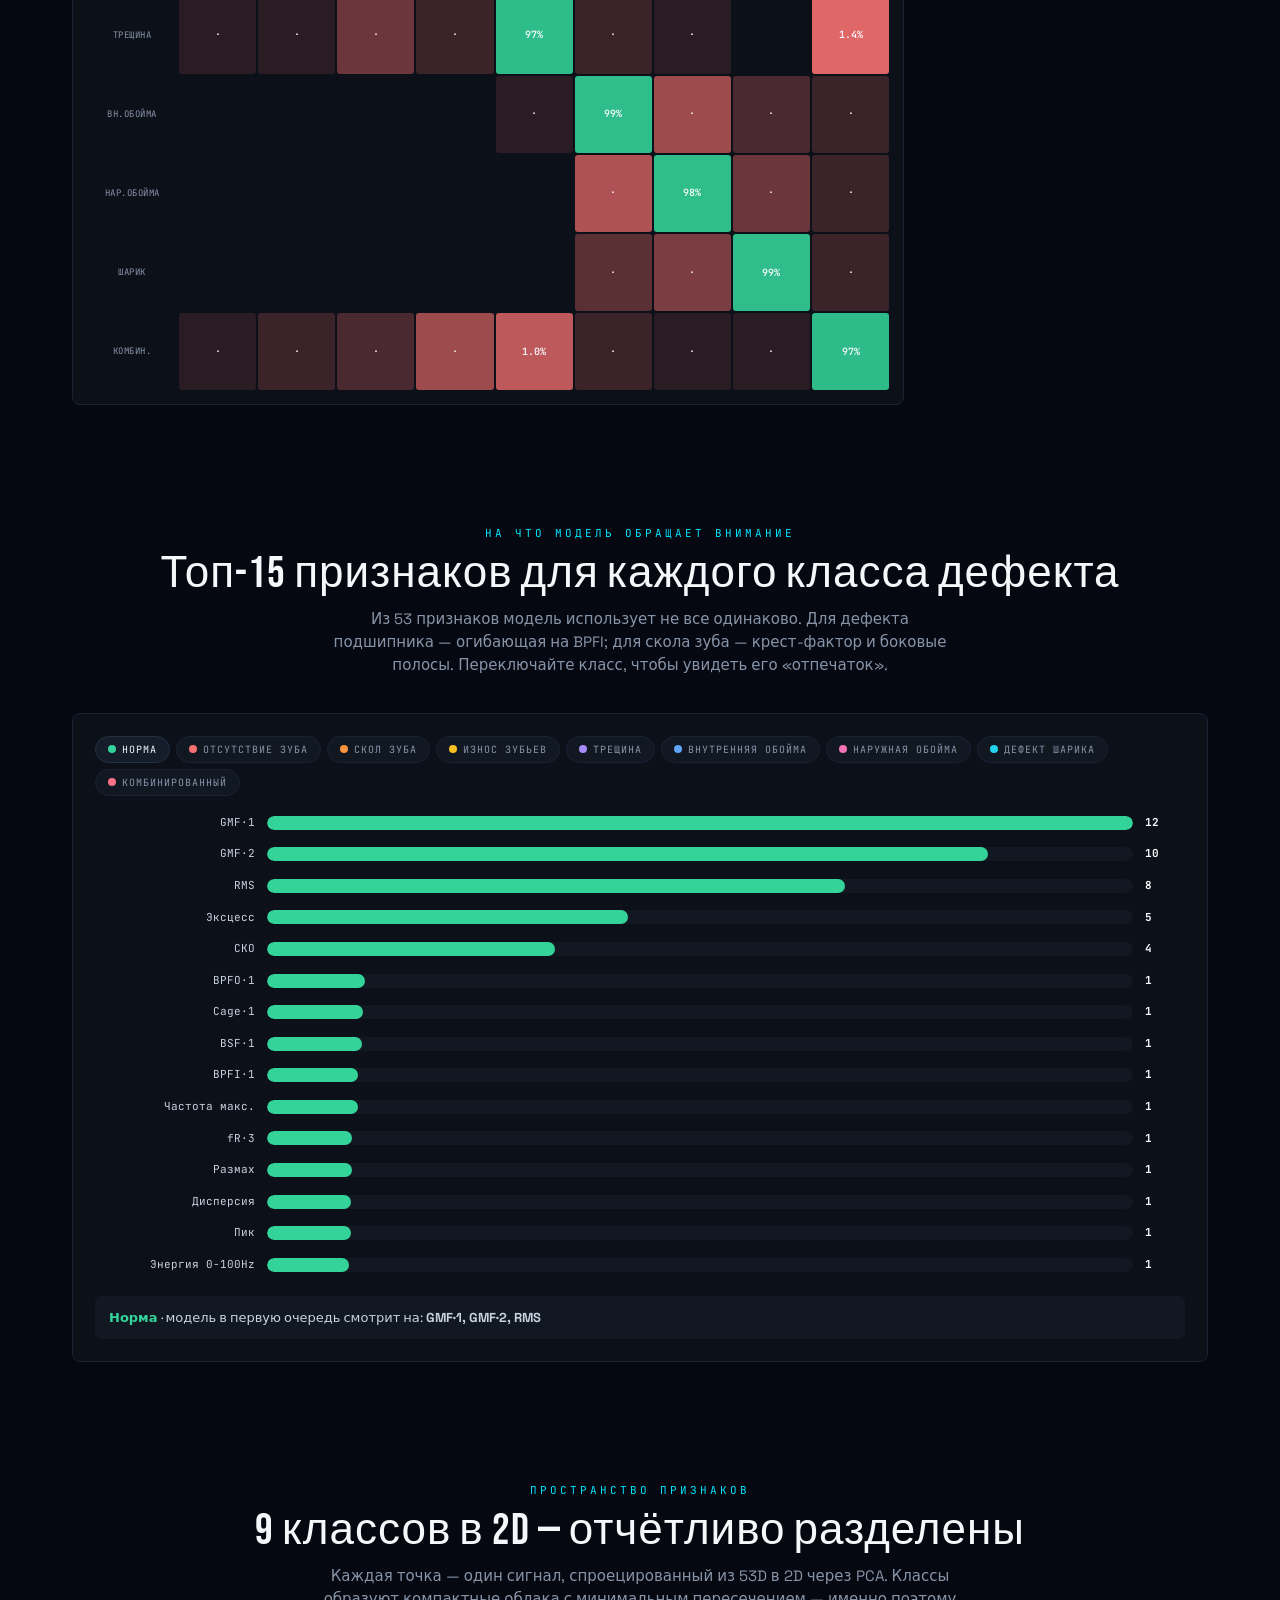
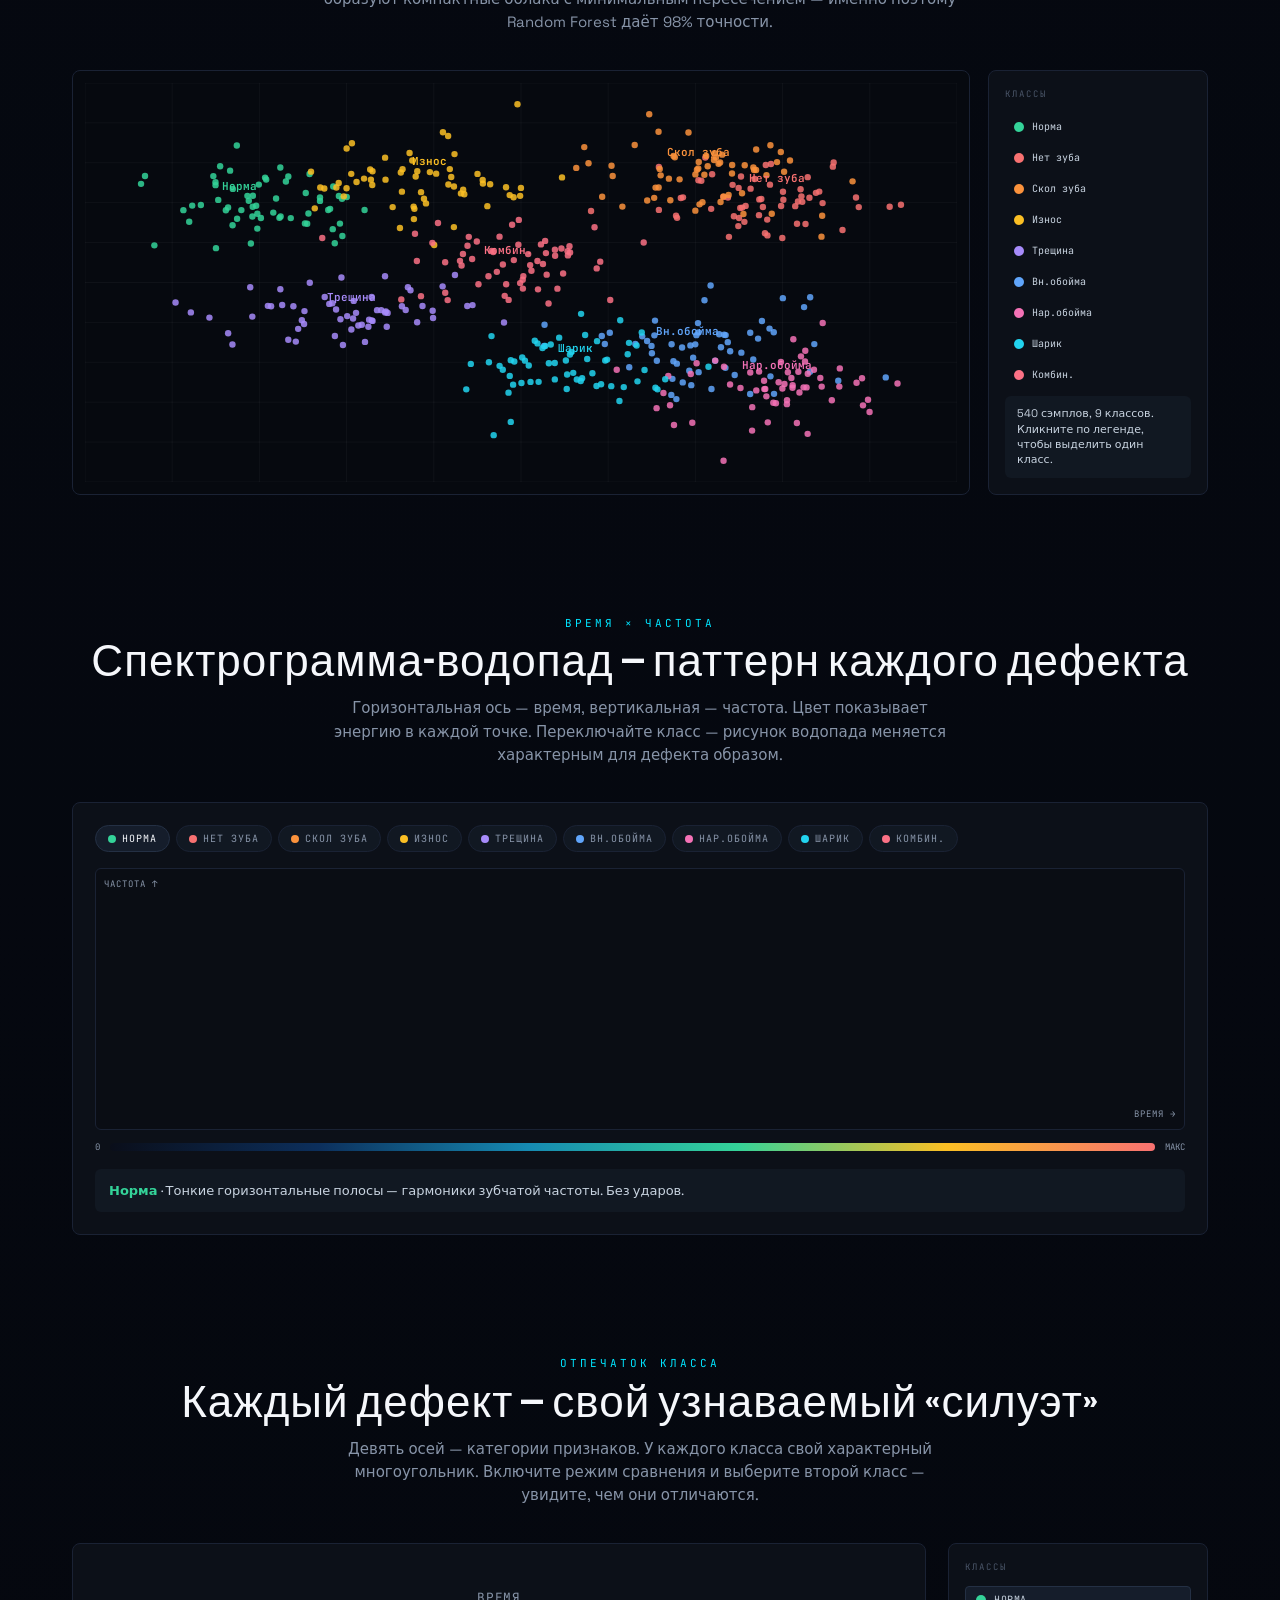
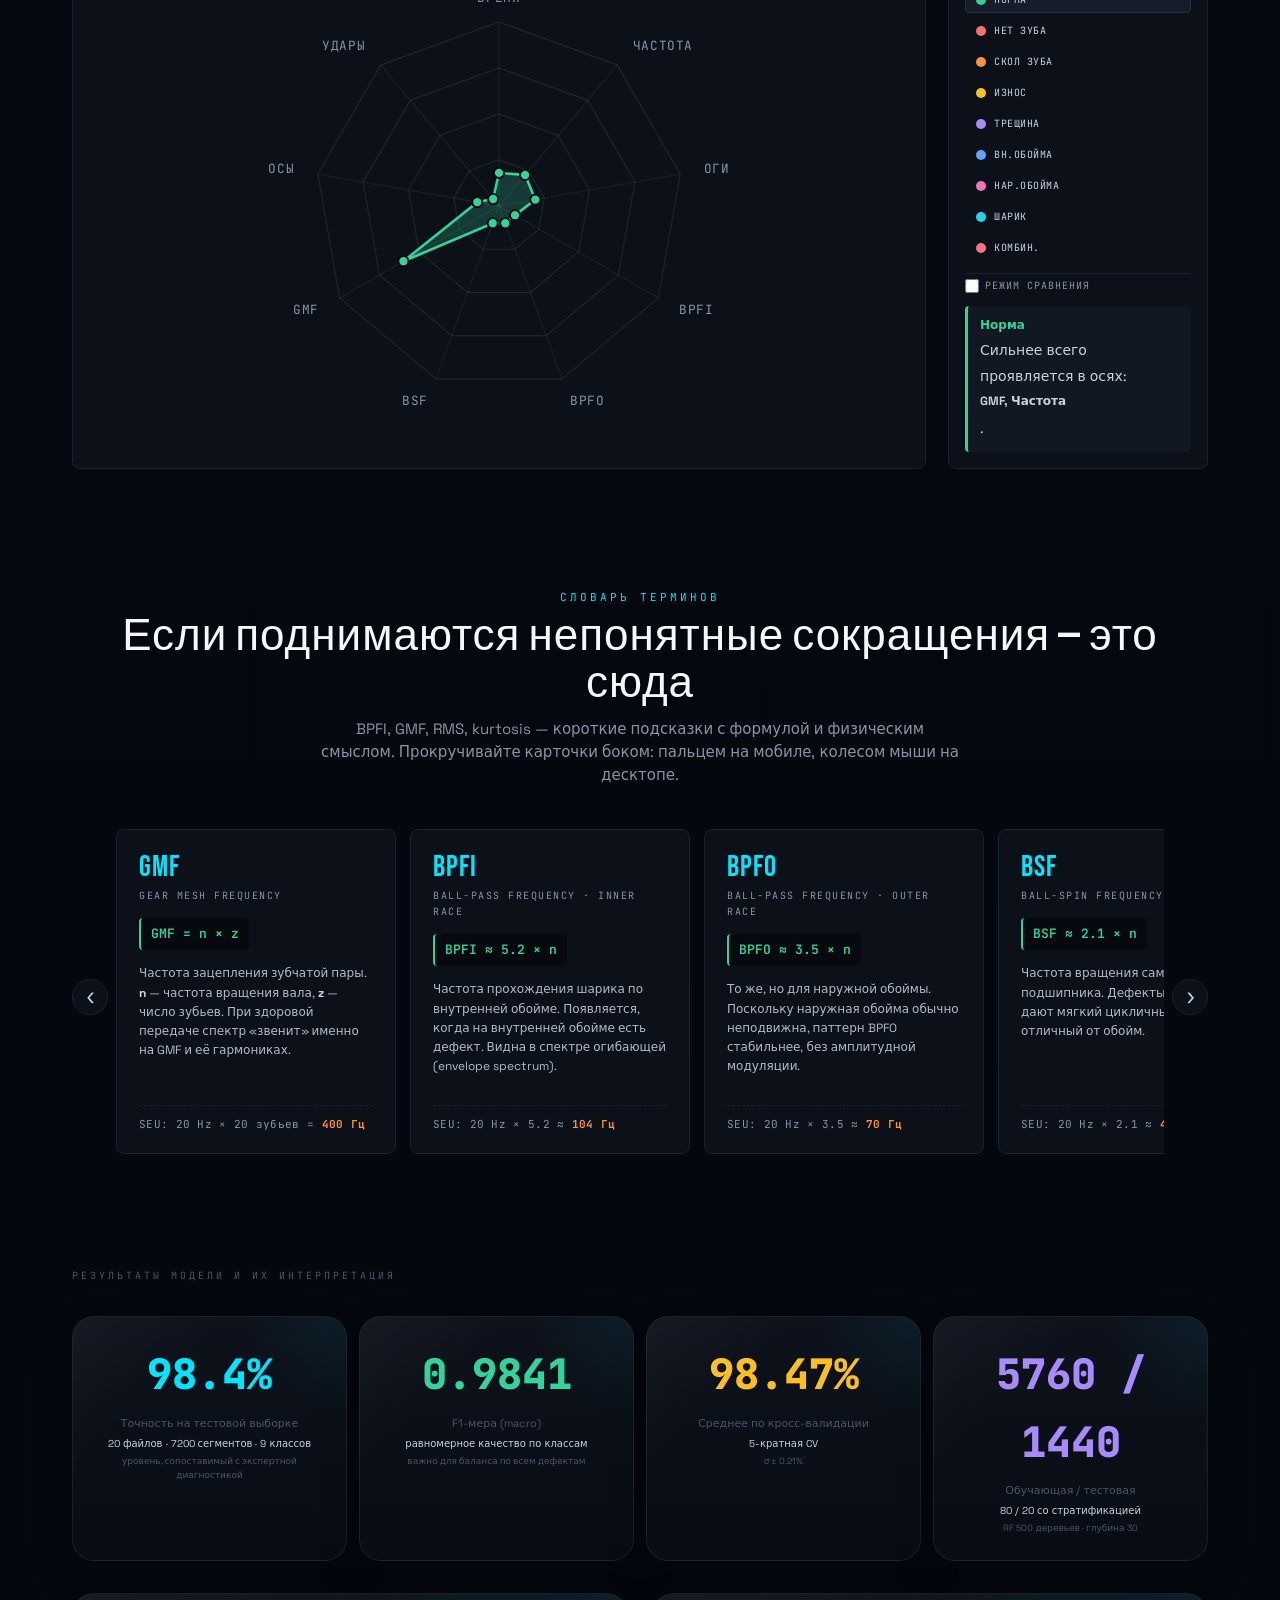
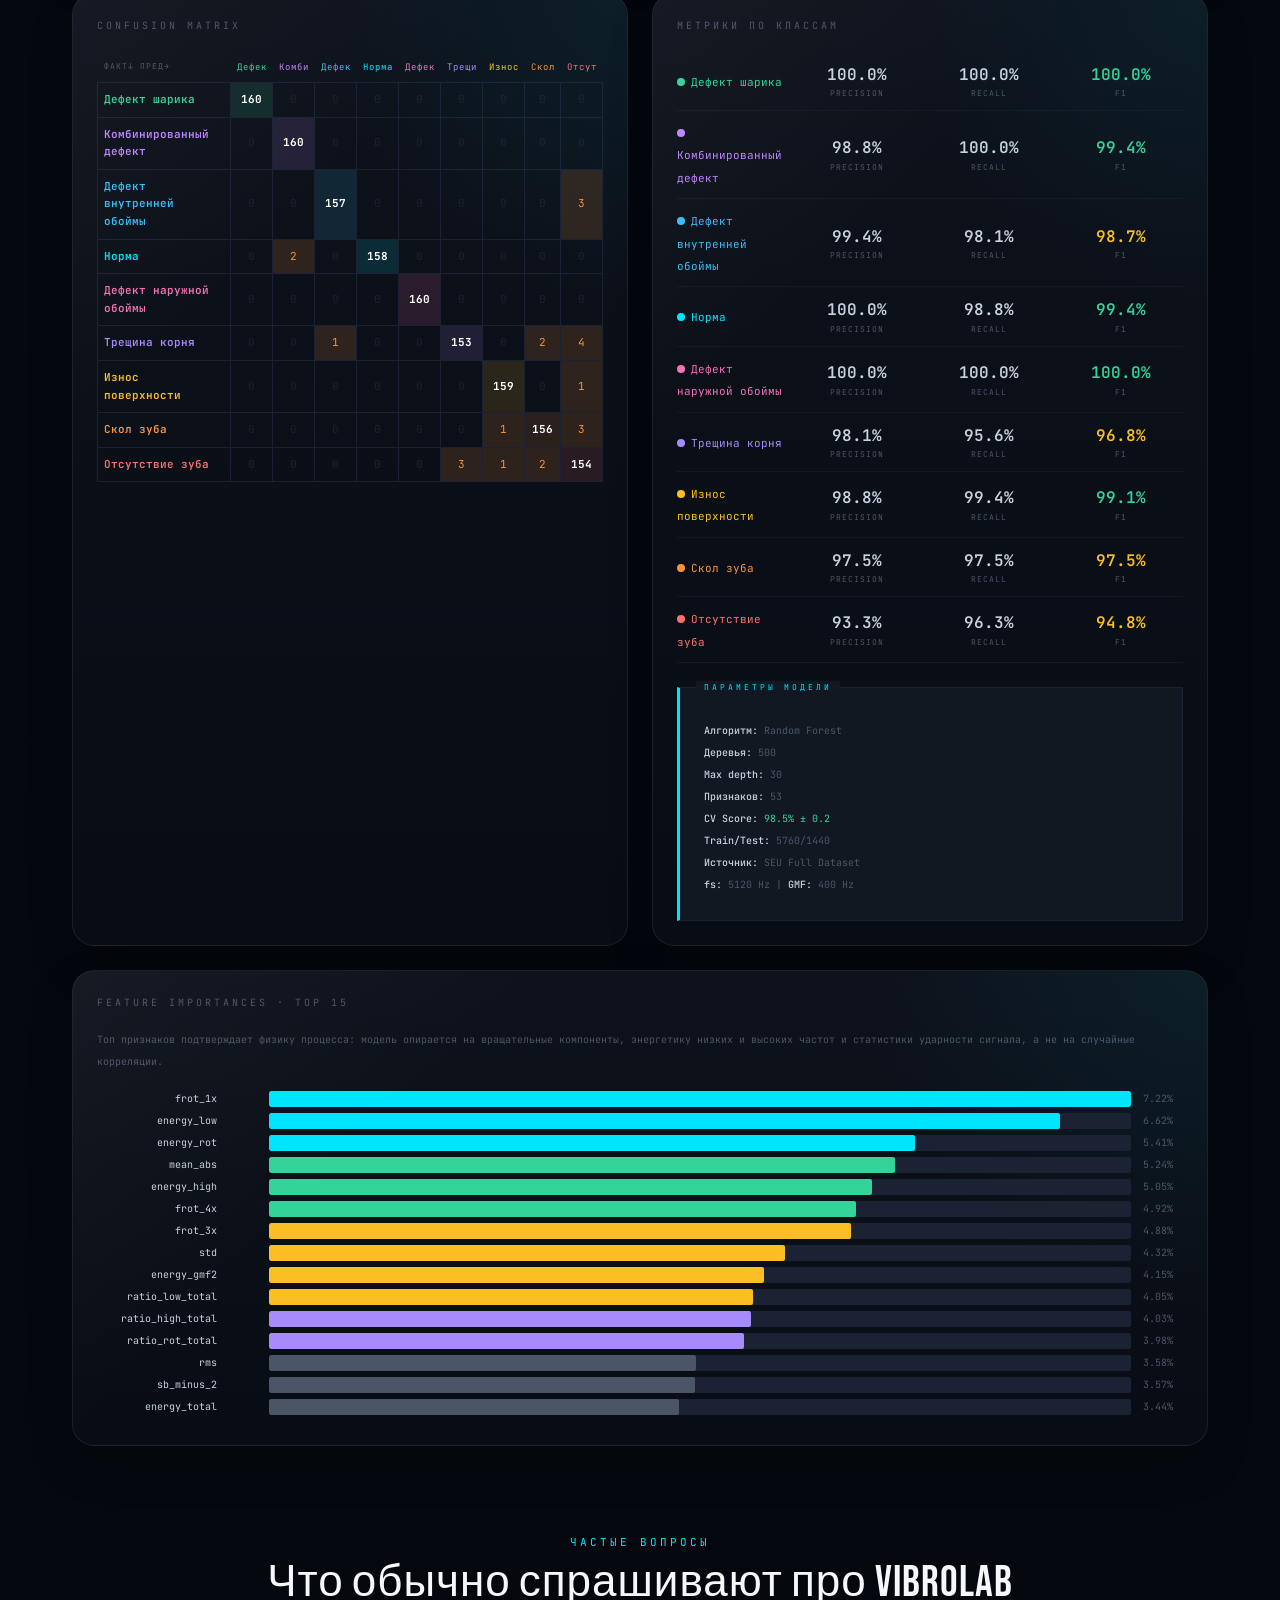
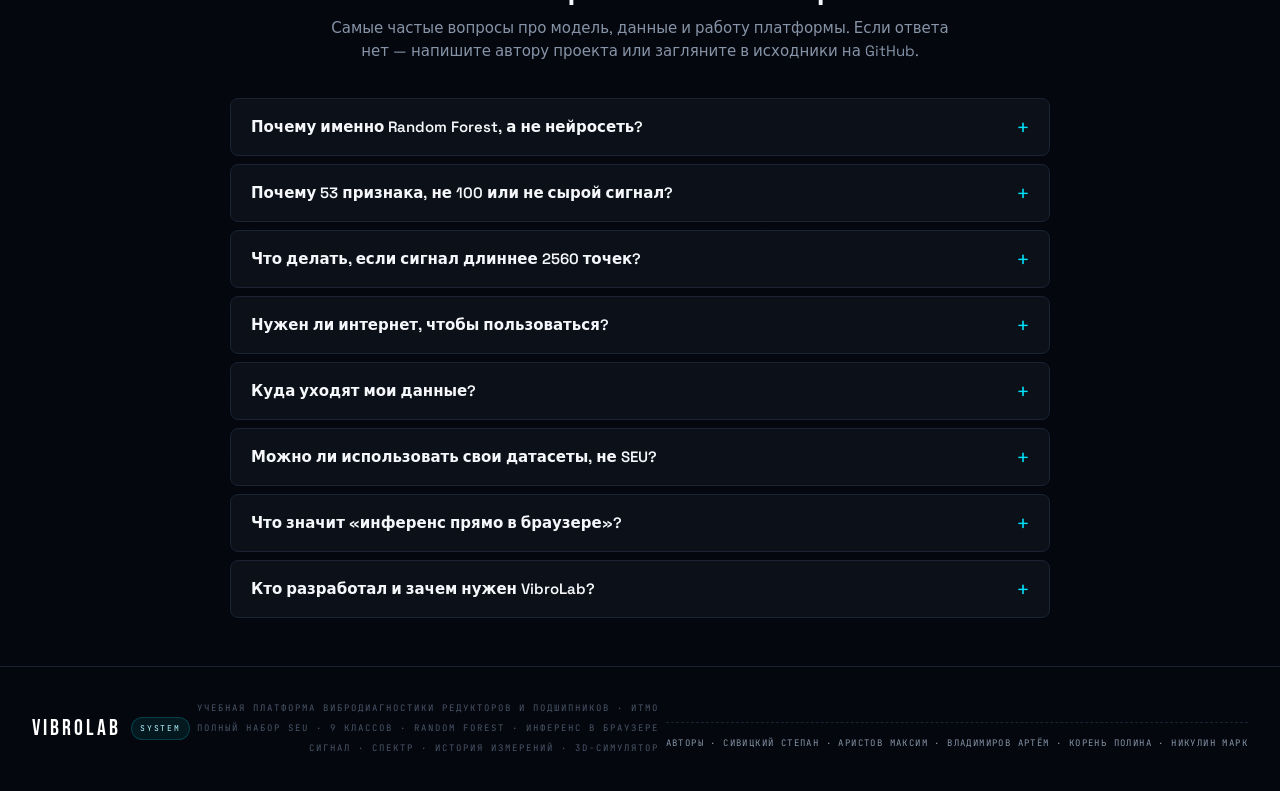
==== commit 73118680: "refactor: drop hero nav card + rewrite fault slider for real spectrum dynamics Hero stage no longer " ====
--- a/web/index.html
+++ b/web/index.html
@@ -217,41 +217,6 @@
             <div class="canvas-loading-overlay-label">Загружаем модель</div>
             <div class="canvas-loading-bar" aria-hidden="true"></div>
             <div class="canvas-loading-overlay-sub">≈ 3.8 МБ · Random Forest · работает локально в браузере</div>
-          </div>
-        </div>
-        <div class="hero-stage-stack">
-          <div class="hero-stage-card">
-            <div class="hero-stage-label">КАК РАБОТАЕТ ПРОДУКТ</div>
-            <div class="hero-scenario-list">
-              <button class="hero-scenario" type="button" onclick="document.getElementById('section-rf-voting')?.scrollIntoView({behavior:'smooth'})">
-                <div class="hero-scenario-top">
-                  <strong>Как голосуют 500 деревьев</strong>
-                  <span class="hero-scenario-badge">01</span>
-                </div>
-                <p>Каждое дерево решает само, итог — большинство. Визуализация показывает голоса вживую.</p>
-              </button>
-              <button class="hero-scenario" type="button" onclick="document.getElementById('section-features')?.scrollIntoView({behavior:'smooth'})">
-                <div class="hero-scenario-top">
-                  <strong>53 признака из сигнала</strong>
-                  <span class="hero-scenario-badge hero-scenario-badge--warning">02</span>
-                </div>
-                <p>Сигнал режется на сегменты, считаются признаки во времени, частоте и огибающей.</p>
-              </button>
-              <button class="hero-scenario" type="button" onclick="document.getElementById('section-slider')?.scrollIntoView({behavior:'smooth'})">
-                <div class="hero-scenario-top">
-                  <strong>Норма ↔ дефект в реальном времени</strong>
-                  <span class="hero-scenario-badge hero-scenario-badge--critical">03</span>
-                </div>
-                <p>Slider от 0 до 100% позволяет увидеть, как сигнал и спектр перестают быть «нормальными».</p>
-              </button>
-              <button class="hero-scenario" type="button" onclick="goPage('diag')">
-                <div class="hero-scenario-top">
-                  <strong>Попробовать на своём файле</strong>
-                  <span class="hero-scenario-badge hero-scenario-badge--warning">04</span>
-                </div>
-                <p>Загрузка реального сигнала и диагноз за 2 мс прямо в браузере. Без серверного ML.</p>
-              </button>
-            </div>
           </div>
         </div>
       </div>
@@ -1282,7 +1247,7 @@
 <script src="js/viz.js?v=20260522-hero-script"></script>
 <script src="js/uiStates.js?v=20260520-ui-states-3"></script>
 <script src="js/presentation.js?v=20260520-presentation-1"></script>
-<script src="js/homeShowcase.js?v=20260522-showcase-4"></script>
+<script src="js/homeShowcase.js?v=20260522-showcase-5"></script>
 <script src="js/analysisExtras.js?v=20260522-extras-1"></script>
 <script src="js/app.js?v=20260501-subpath-fix-1"></script>
 <!-- Notification toast container -->
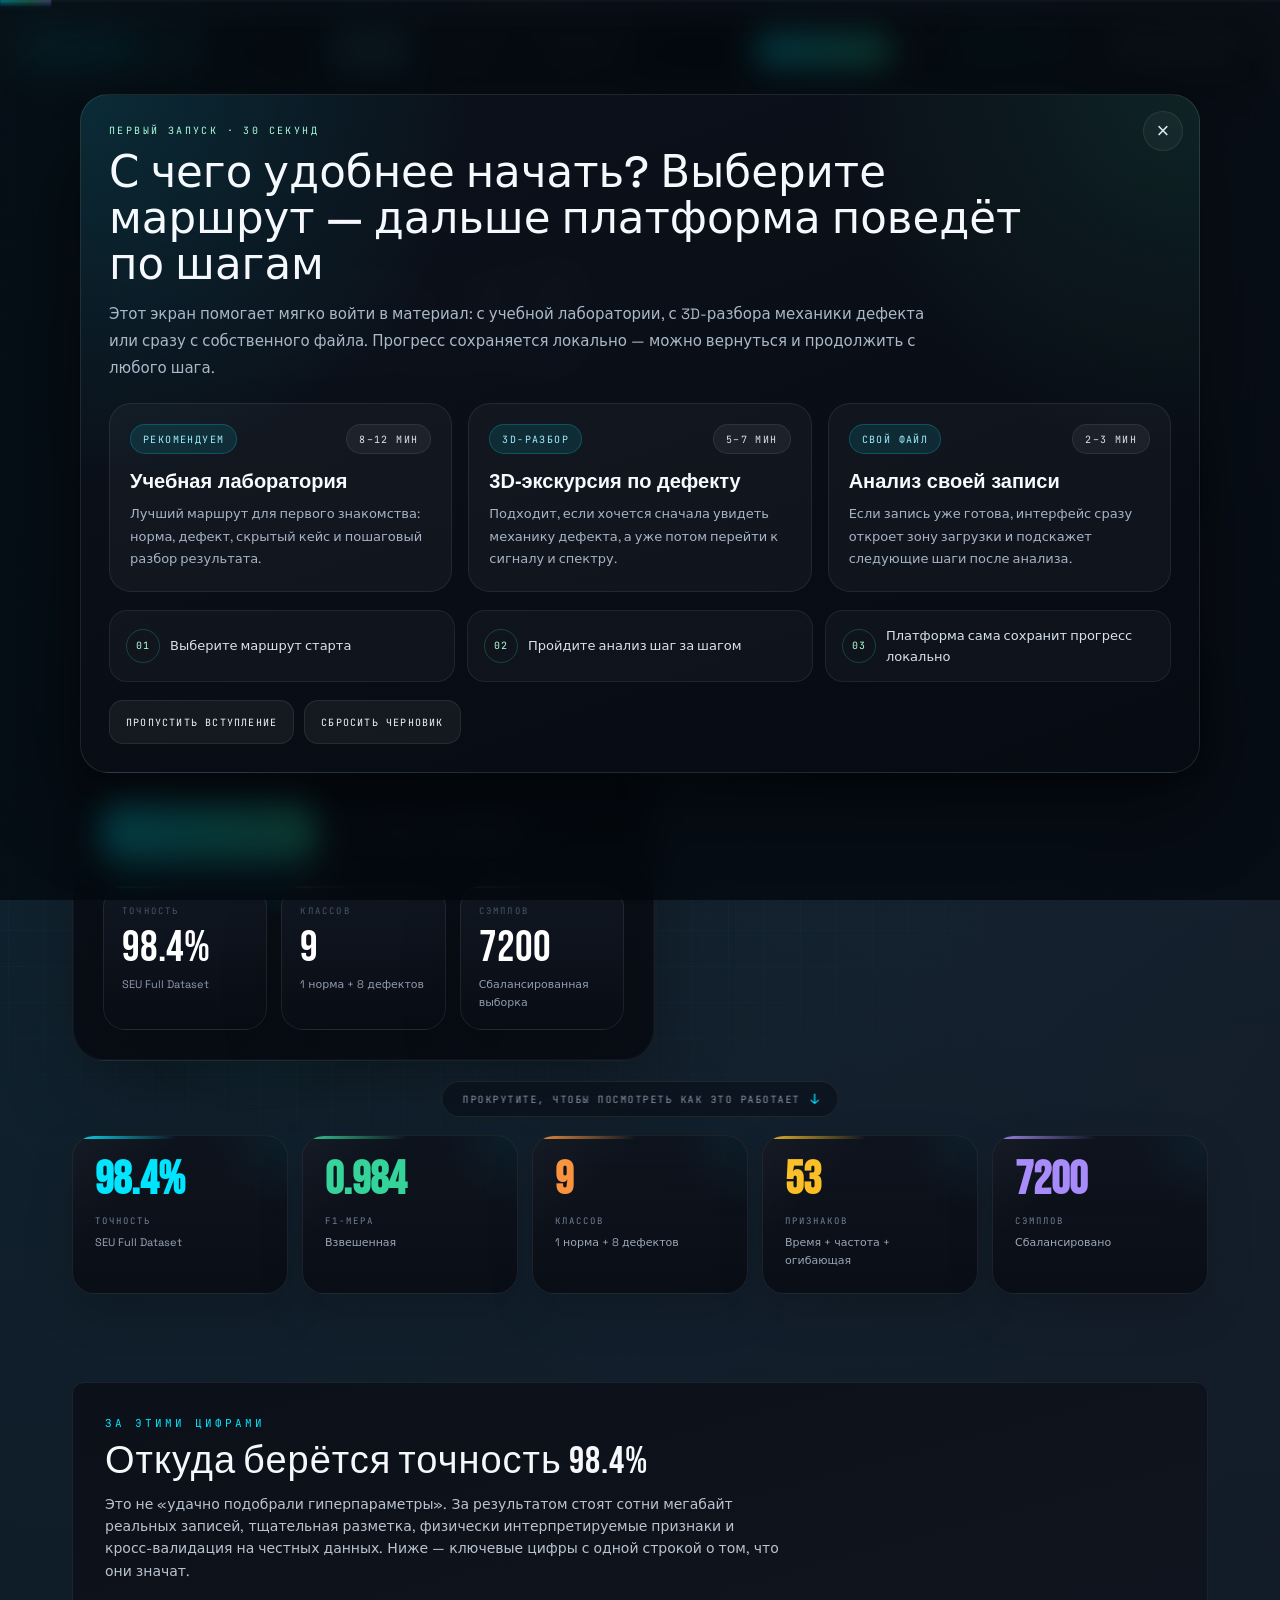
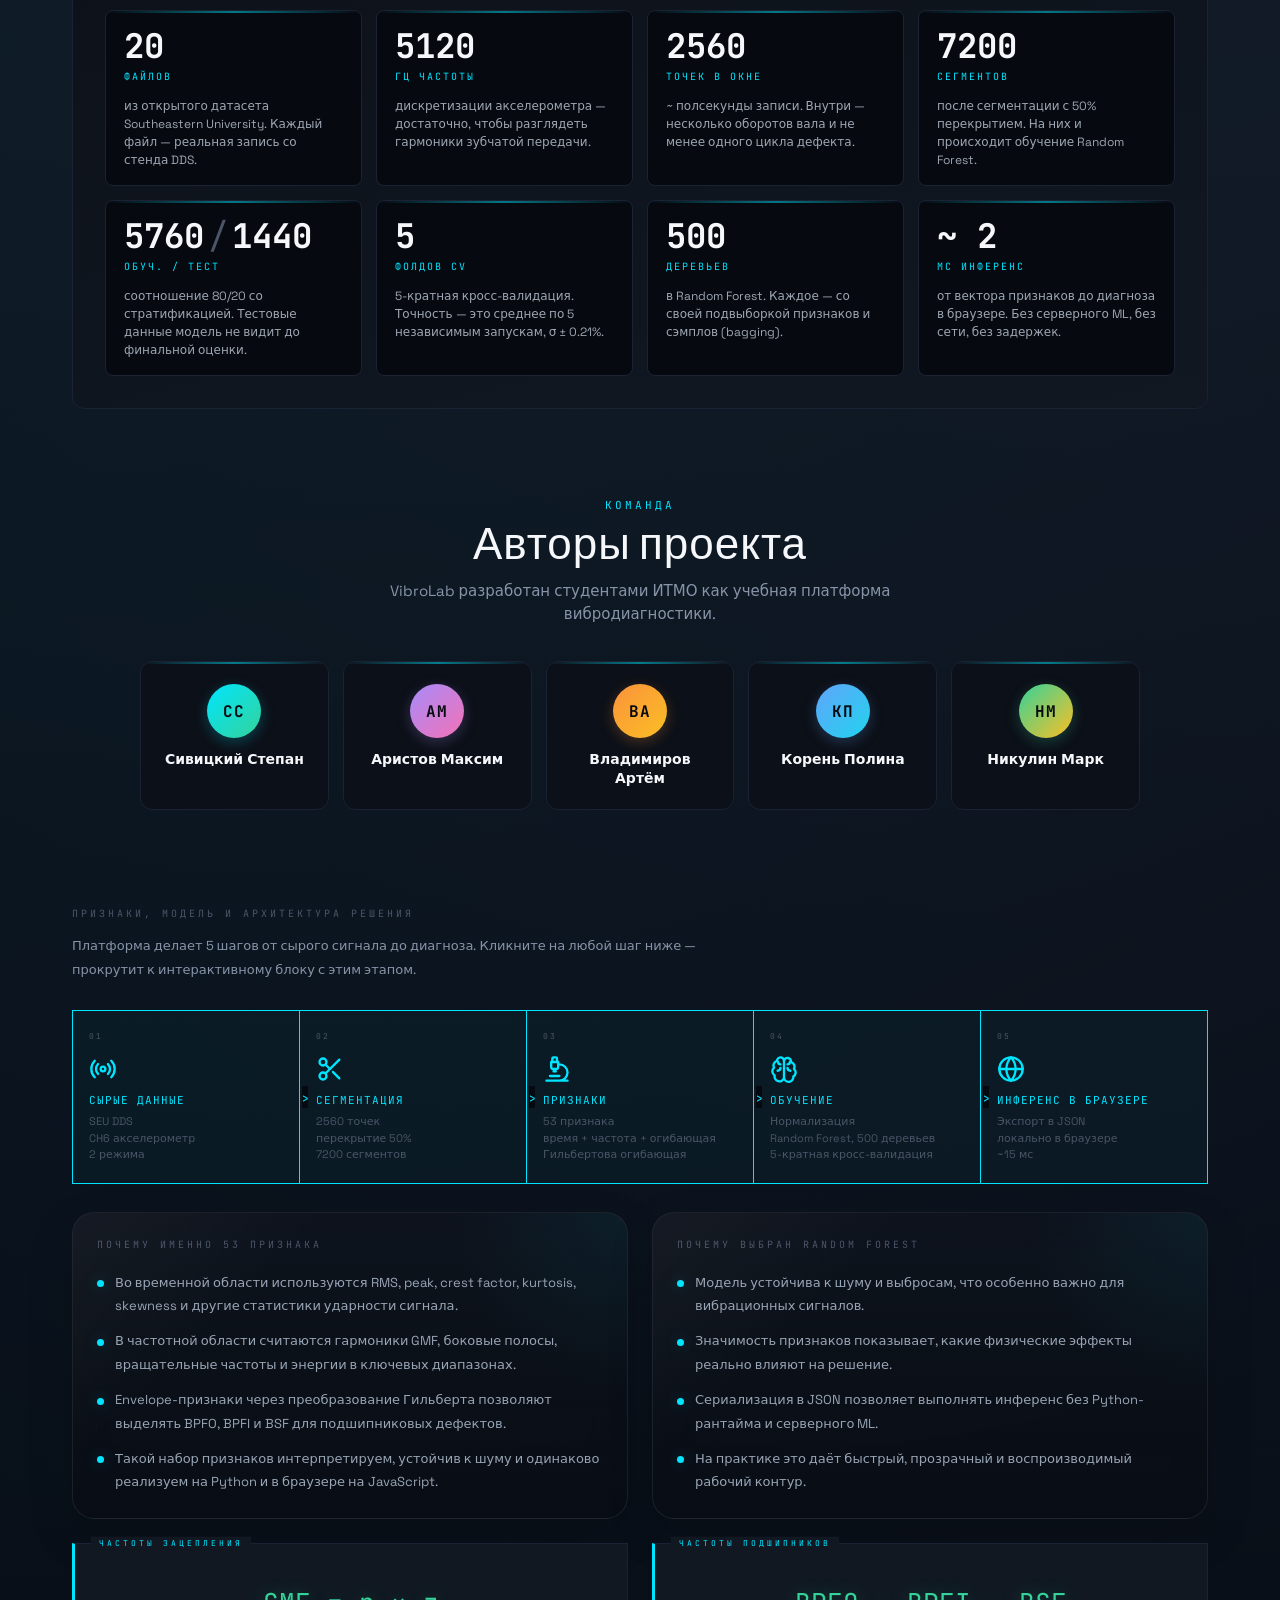
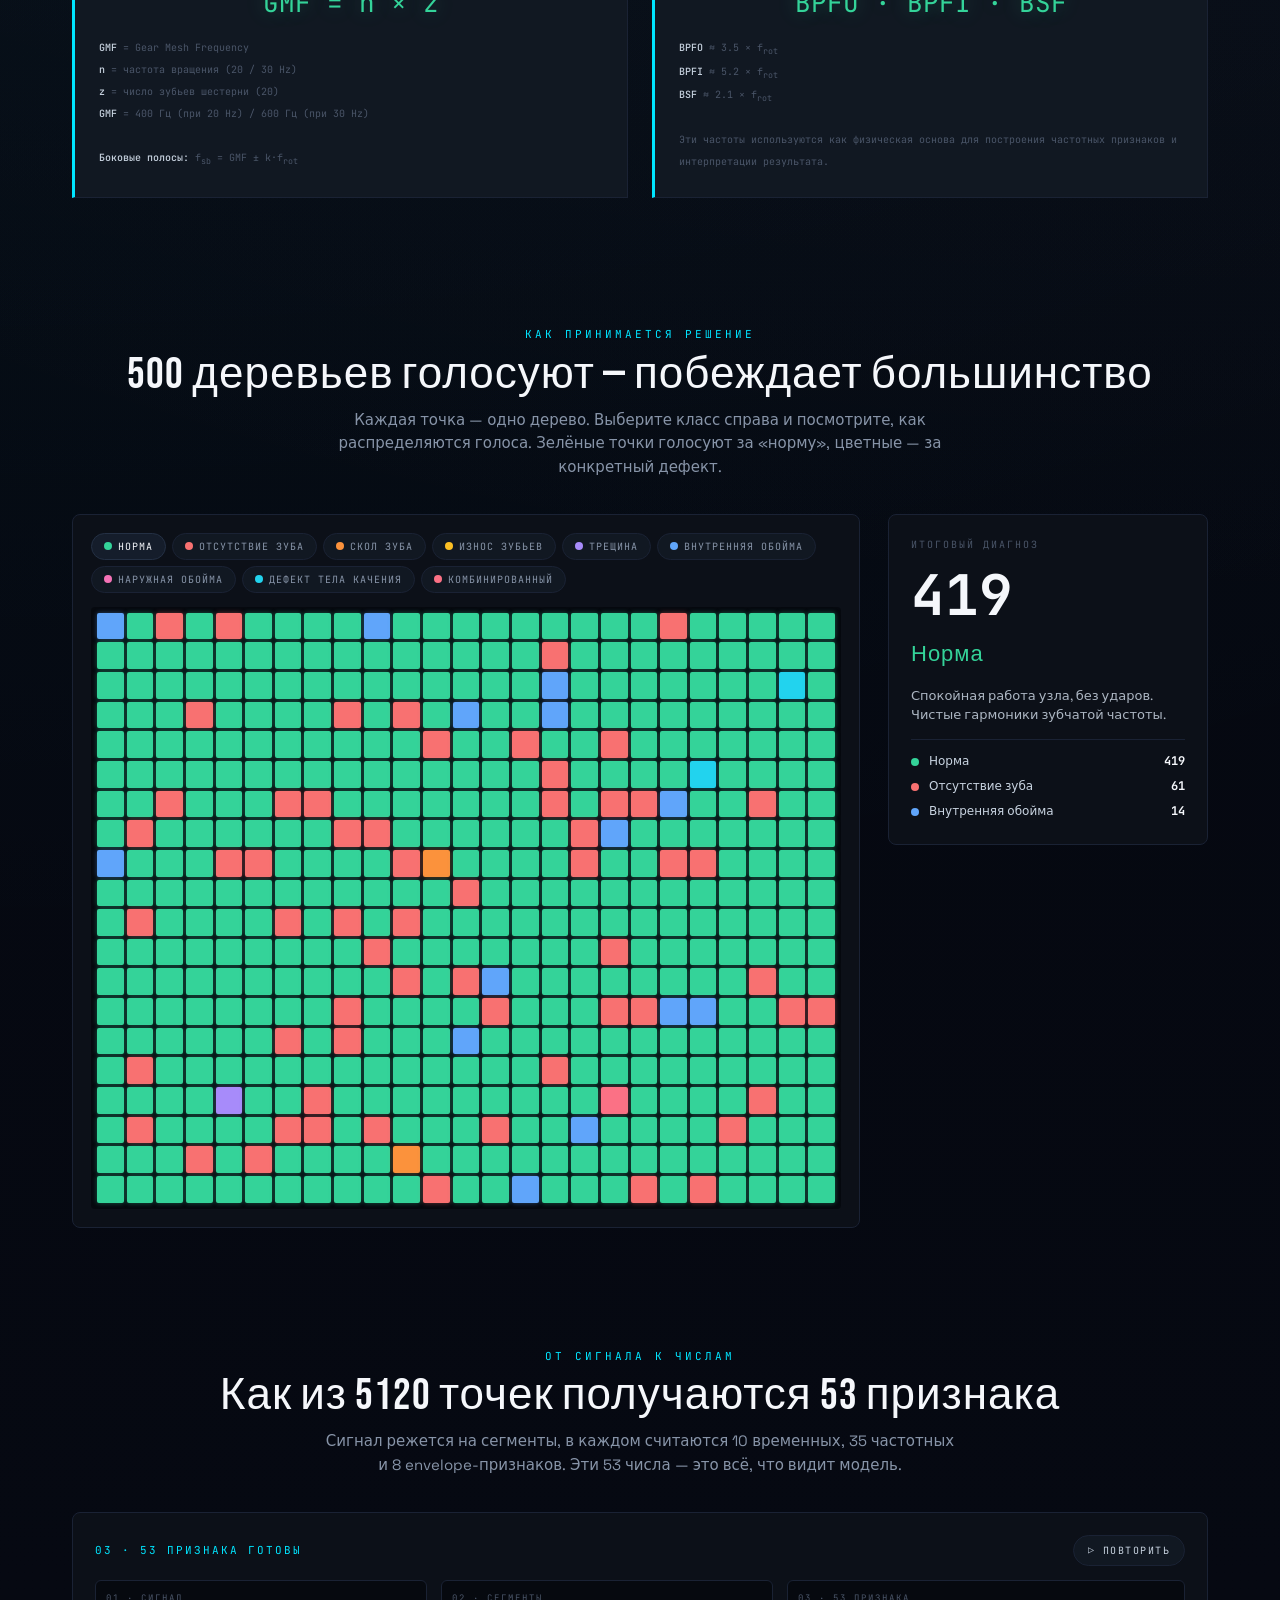
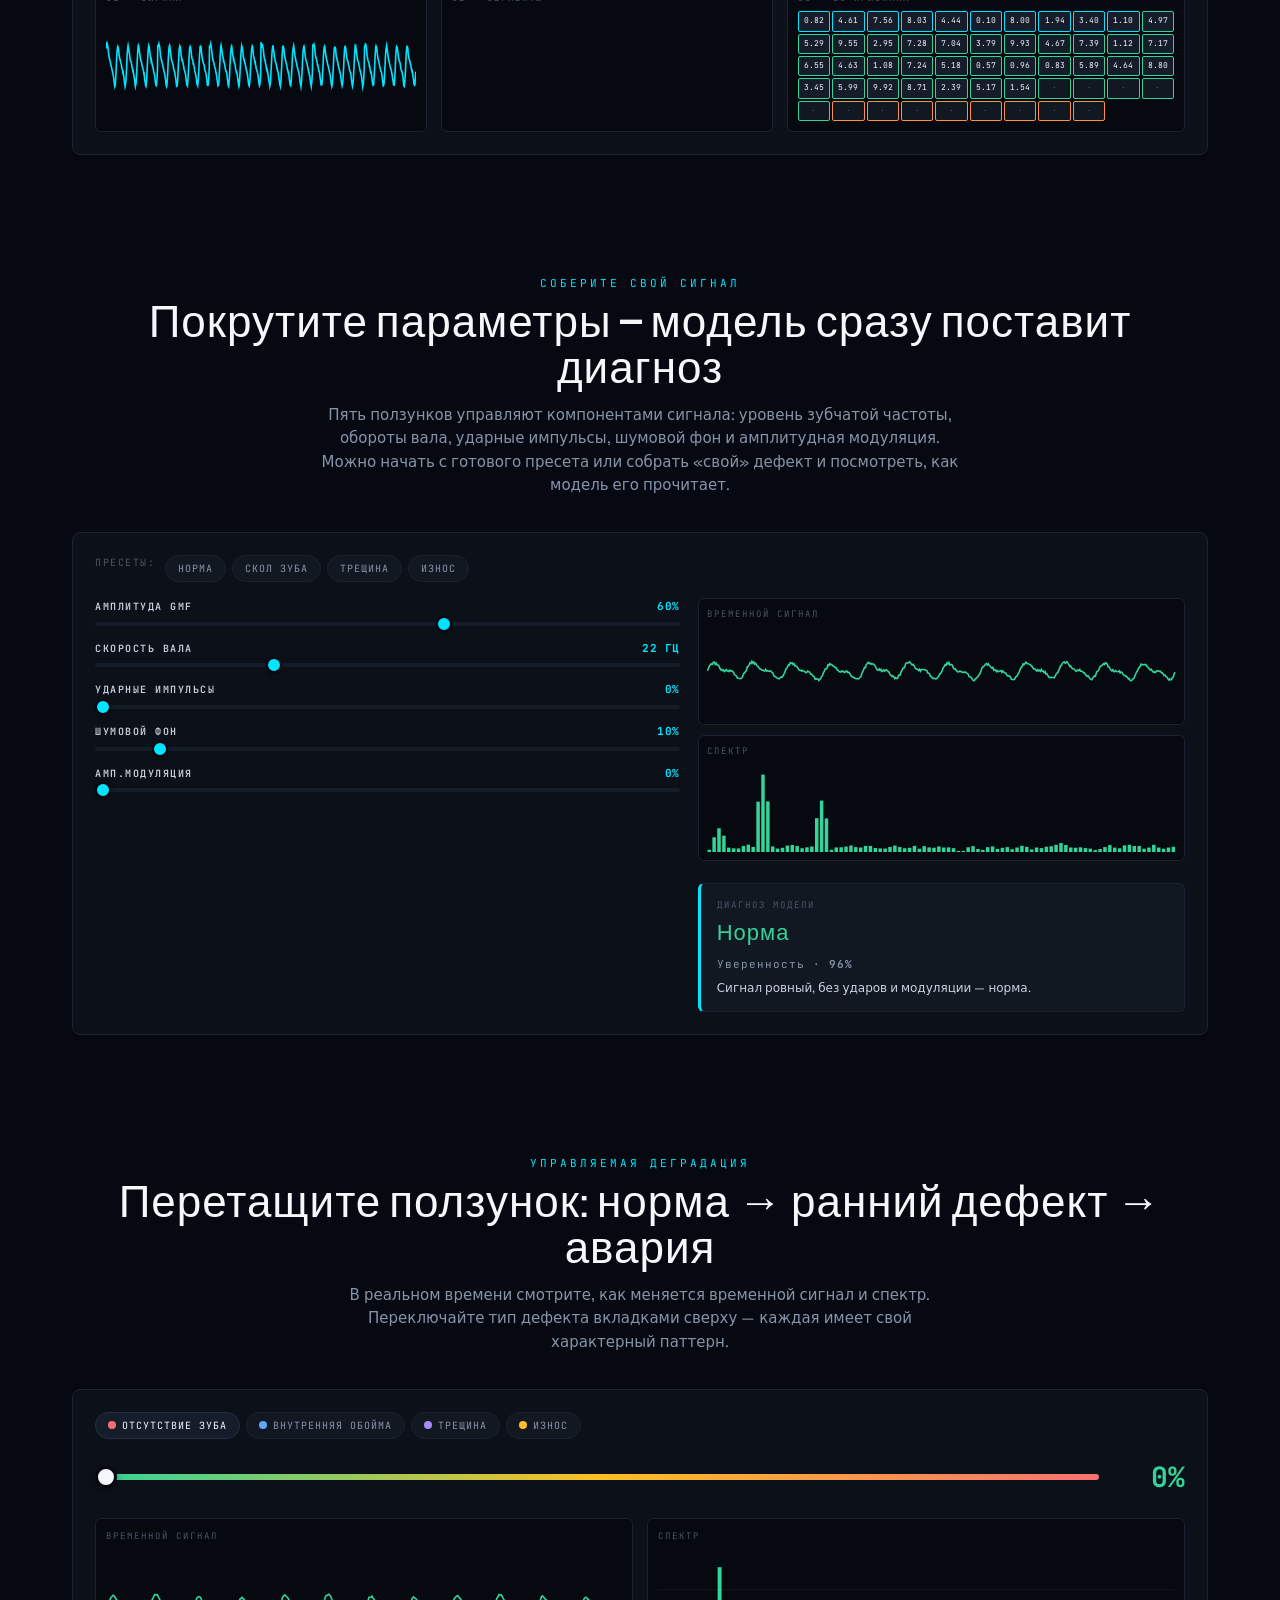
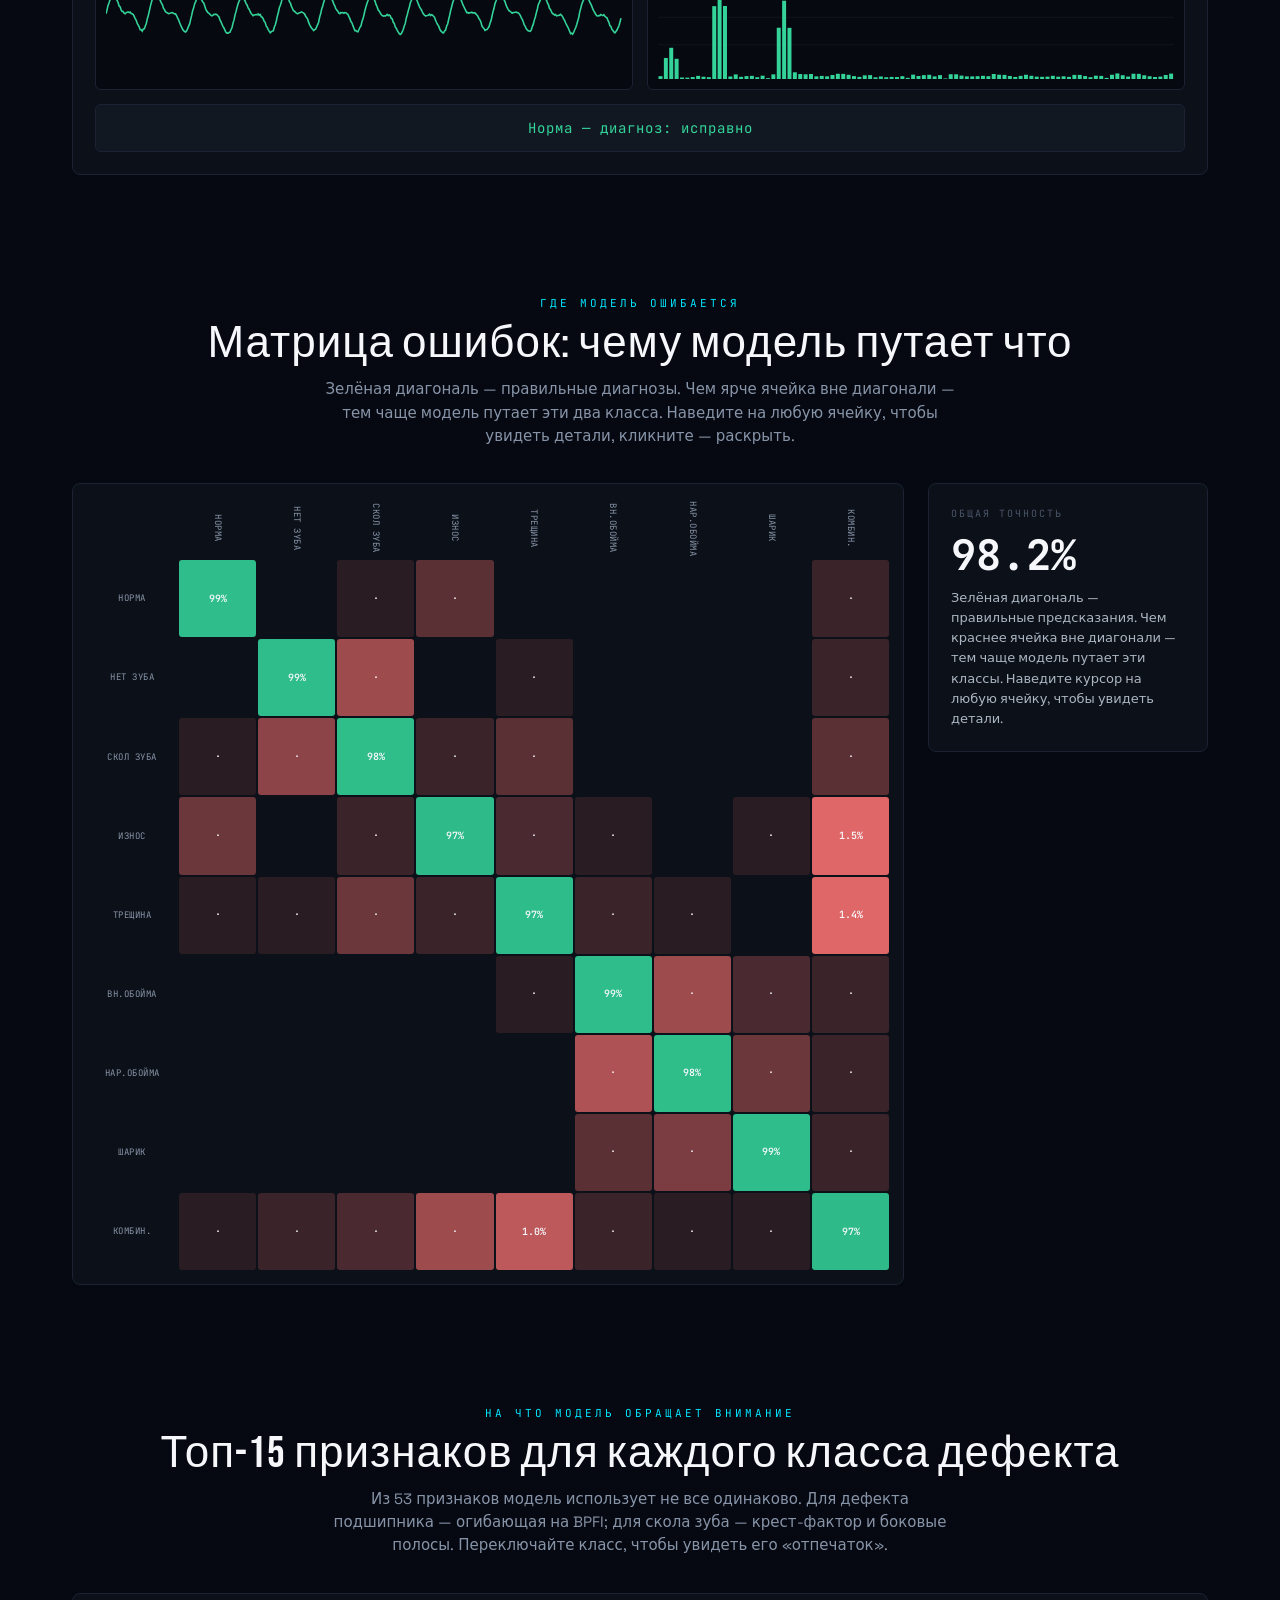
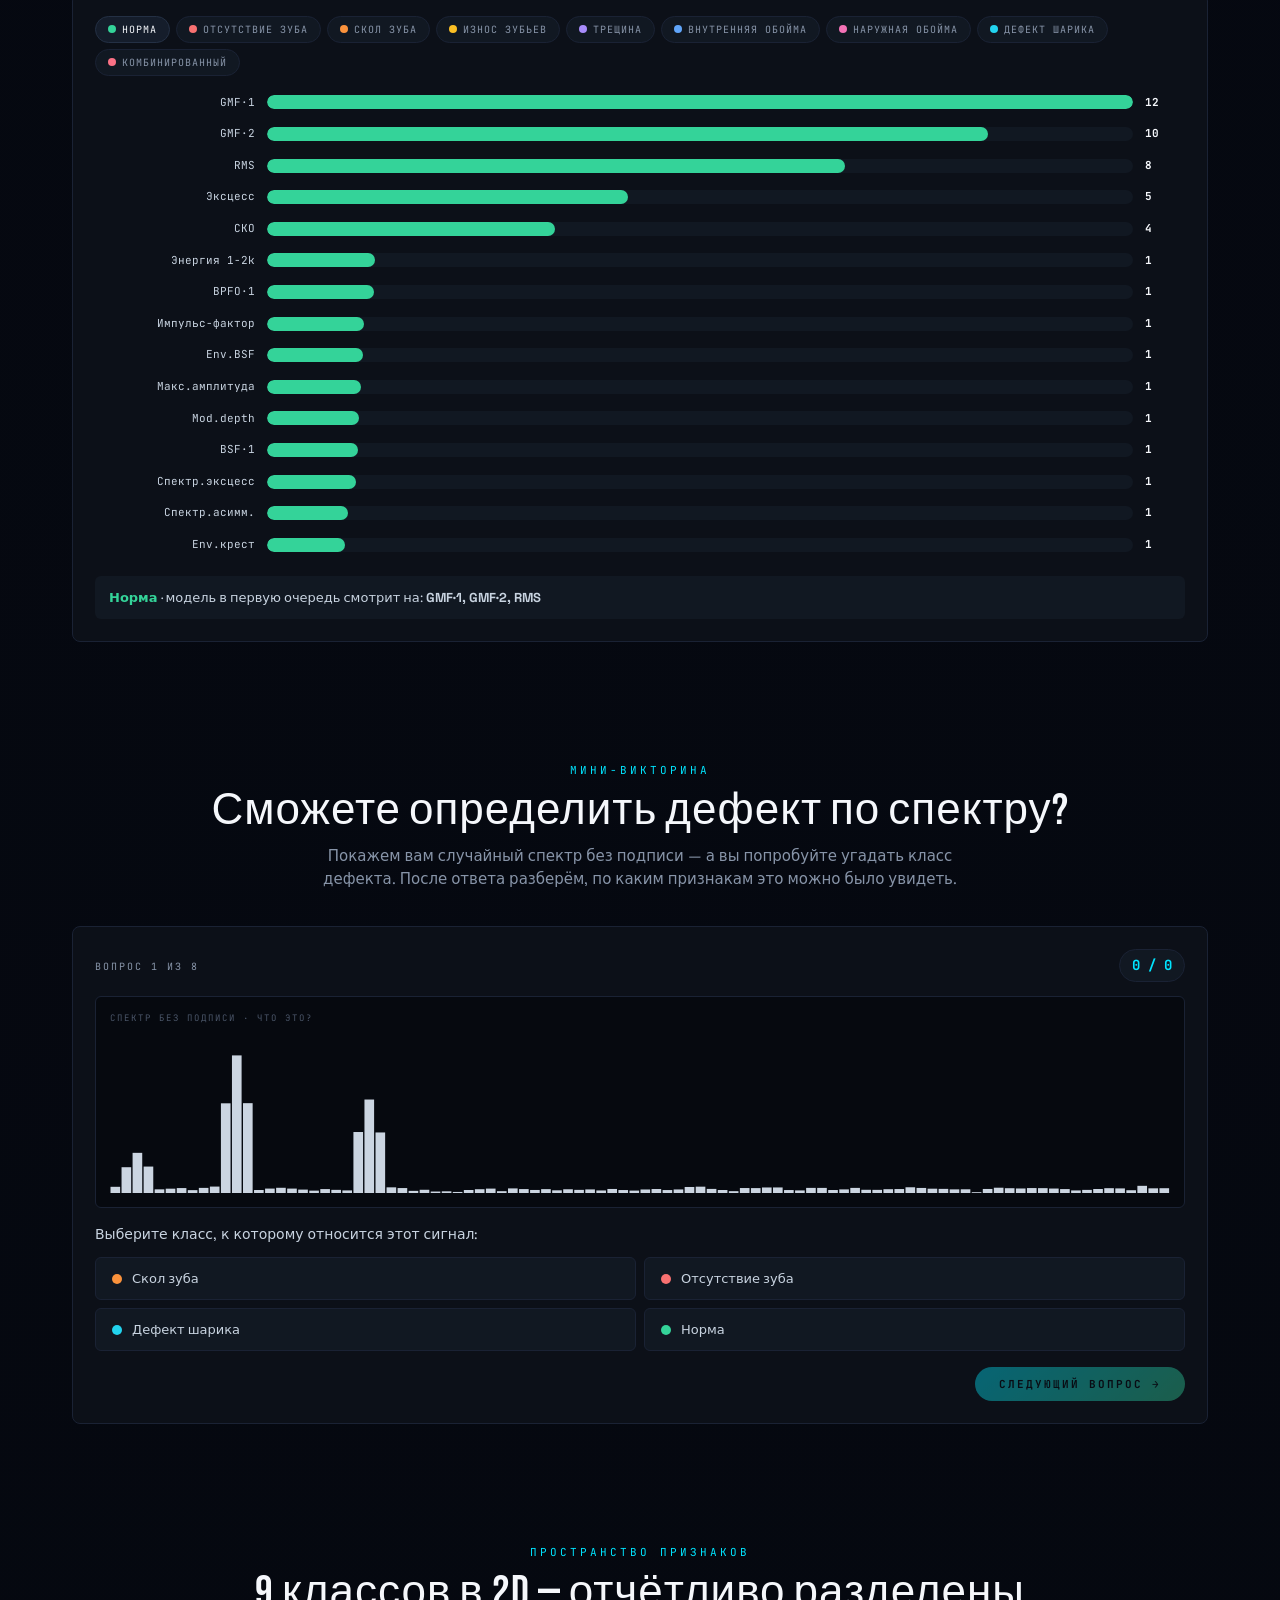
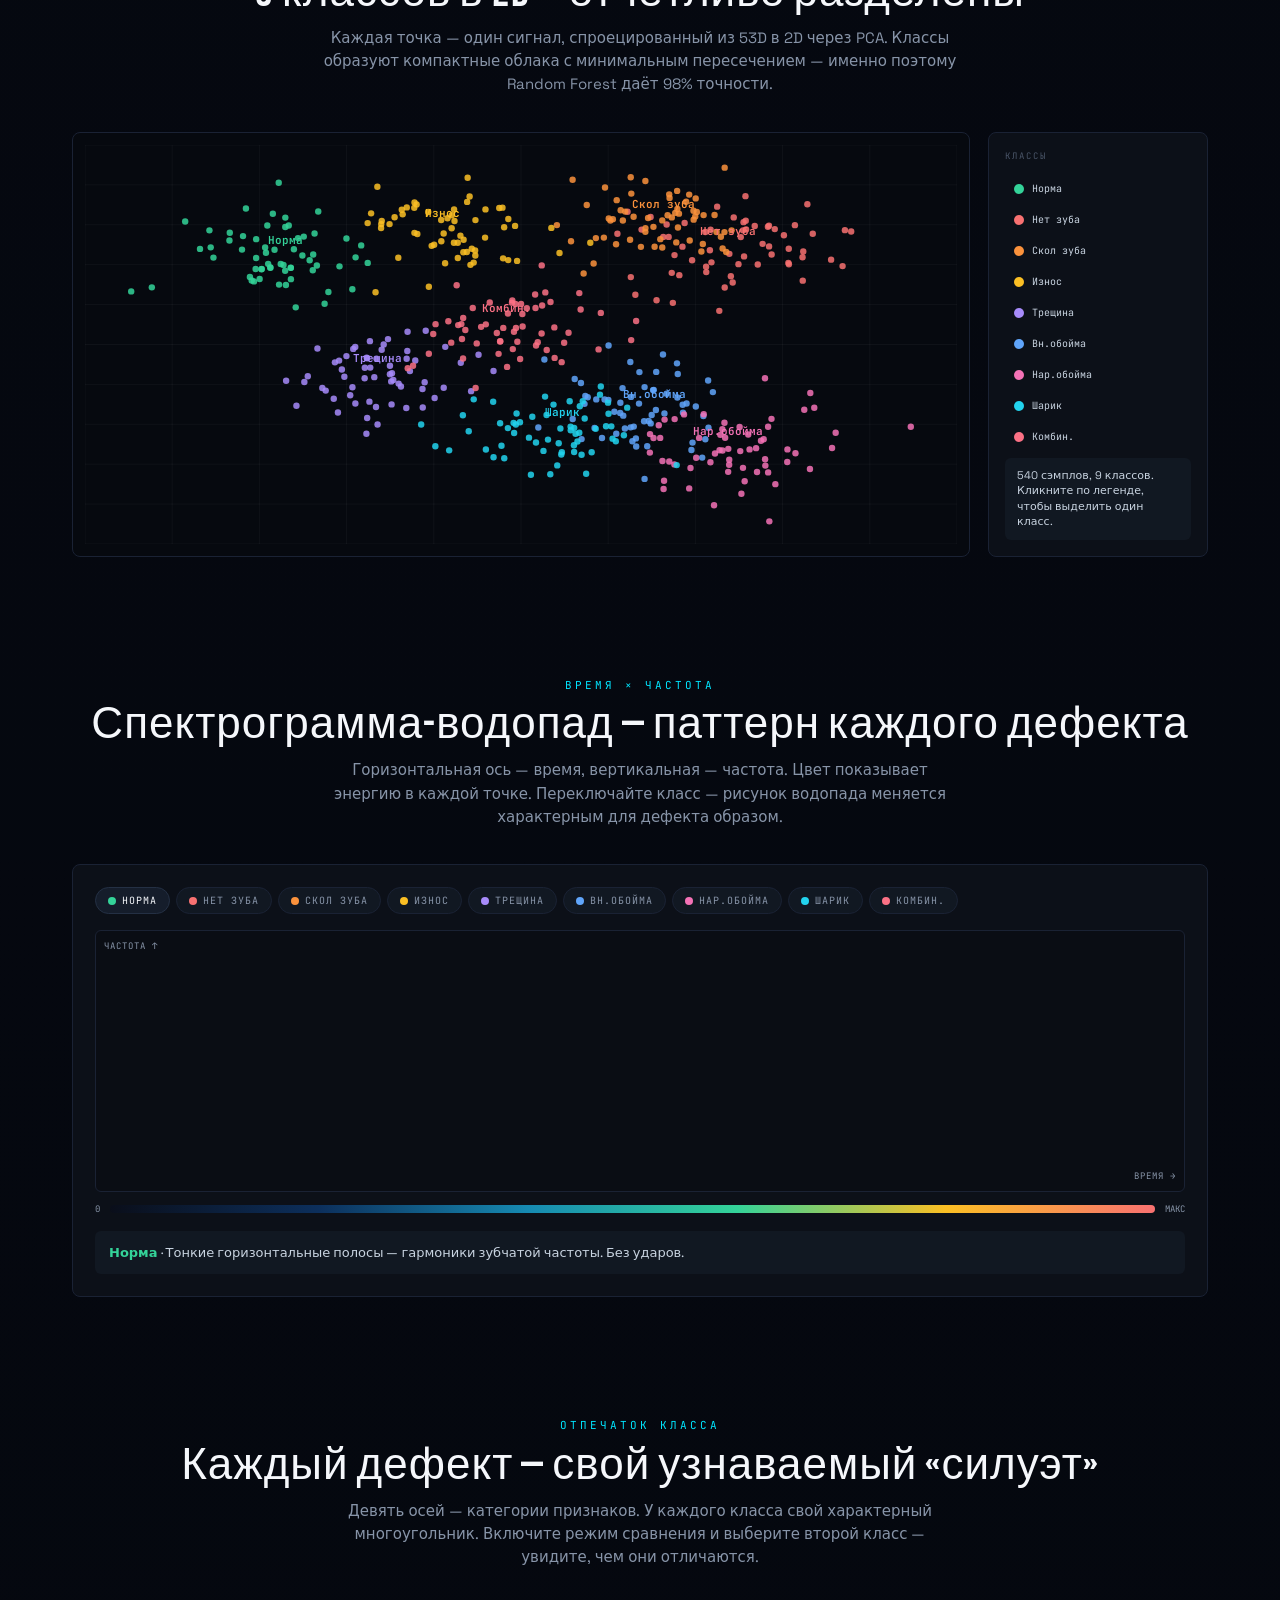
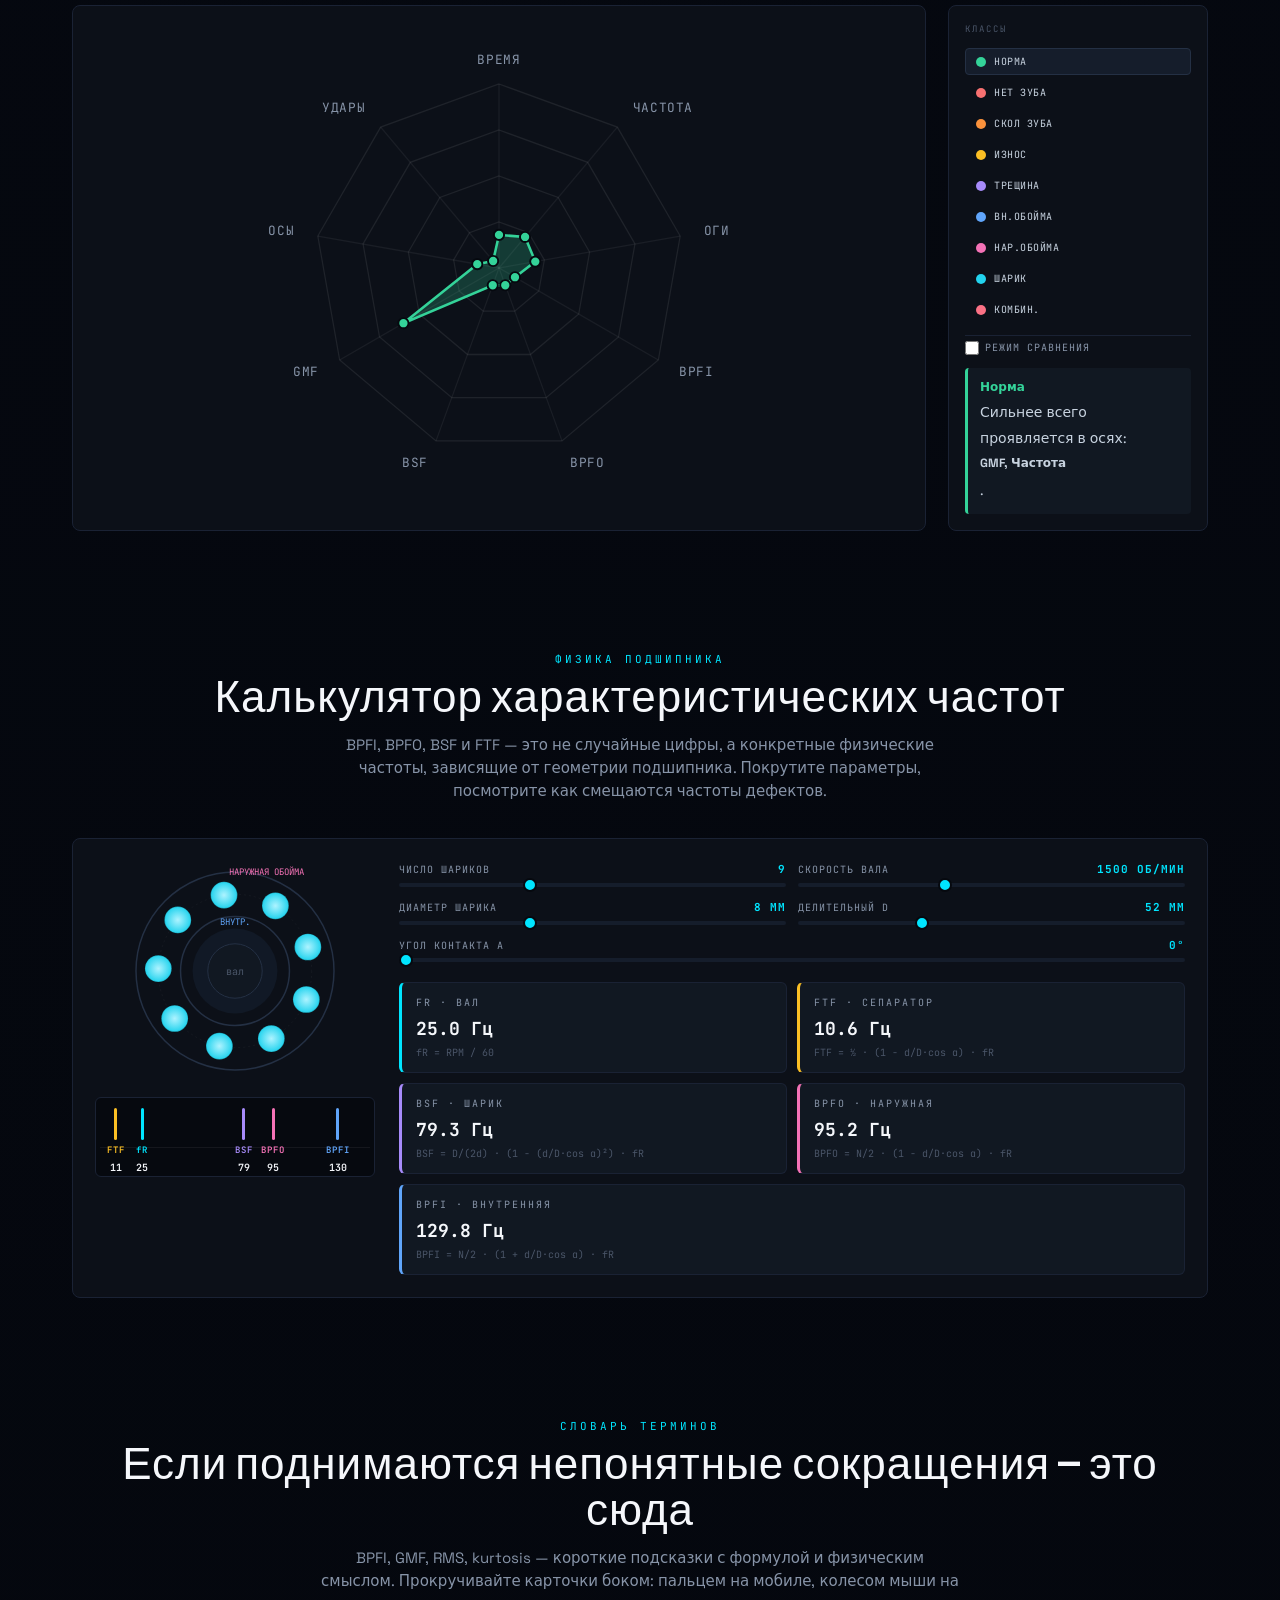
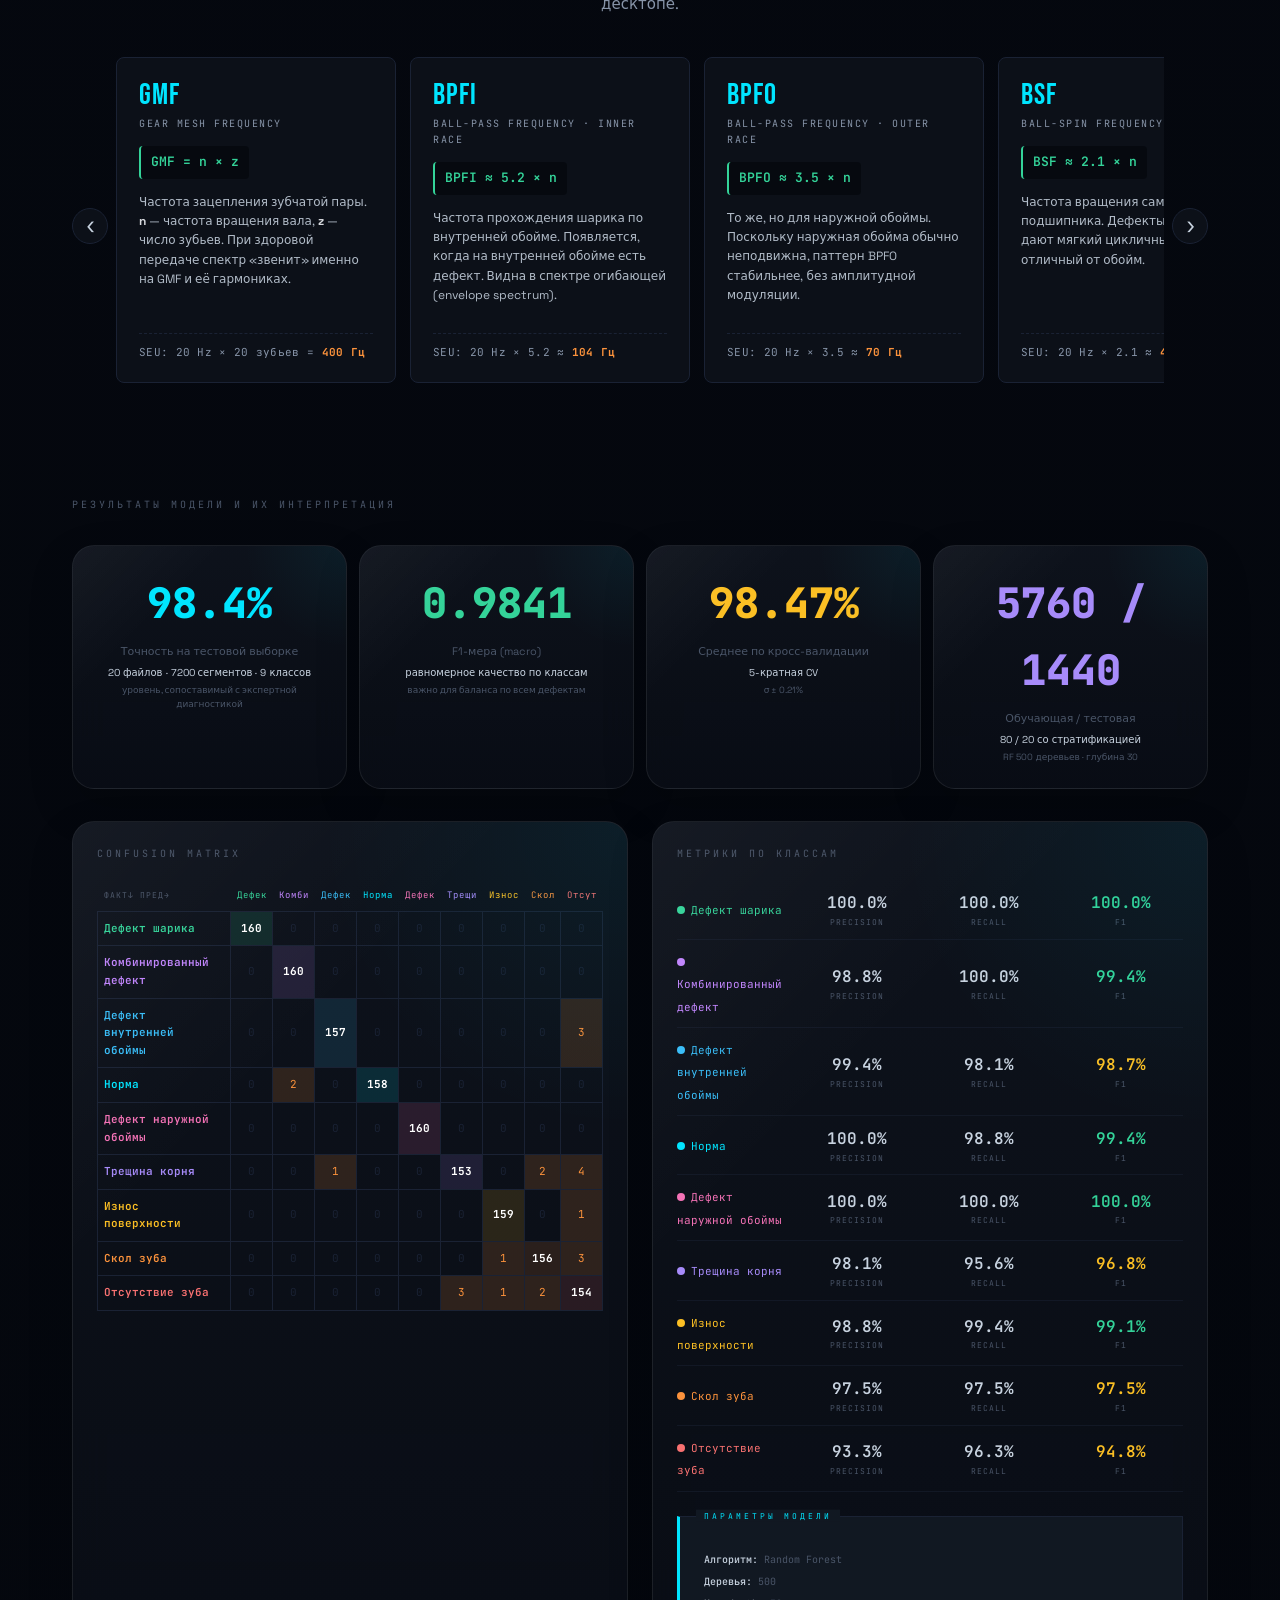
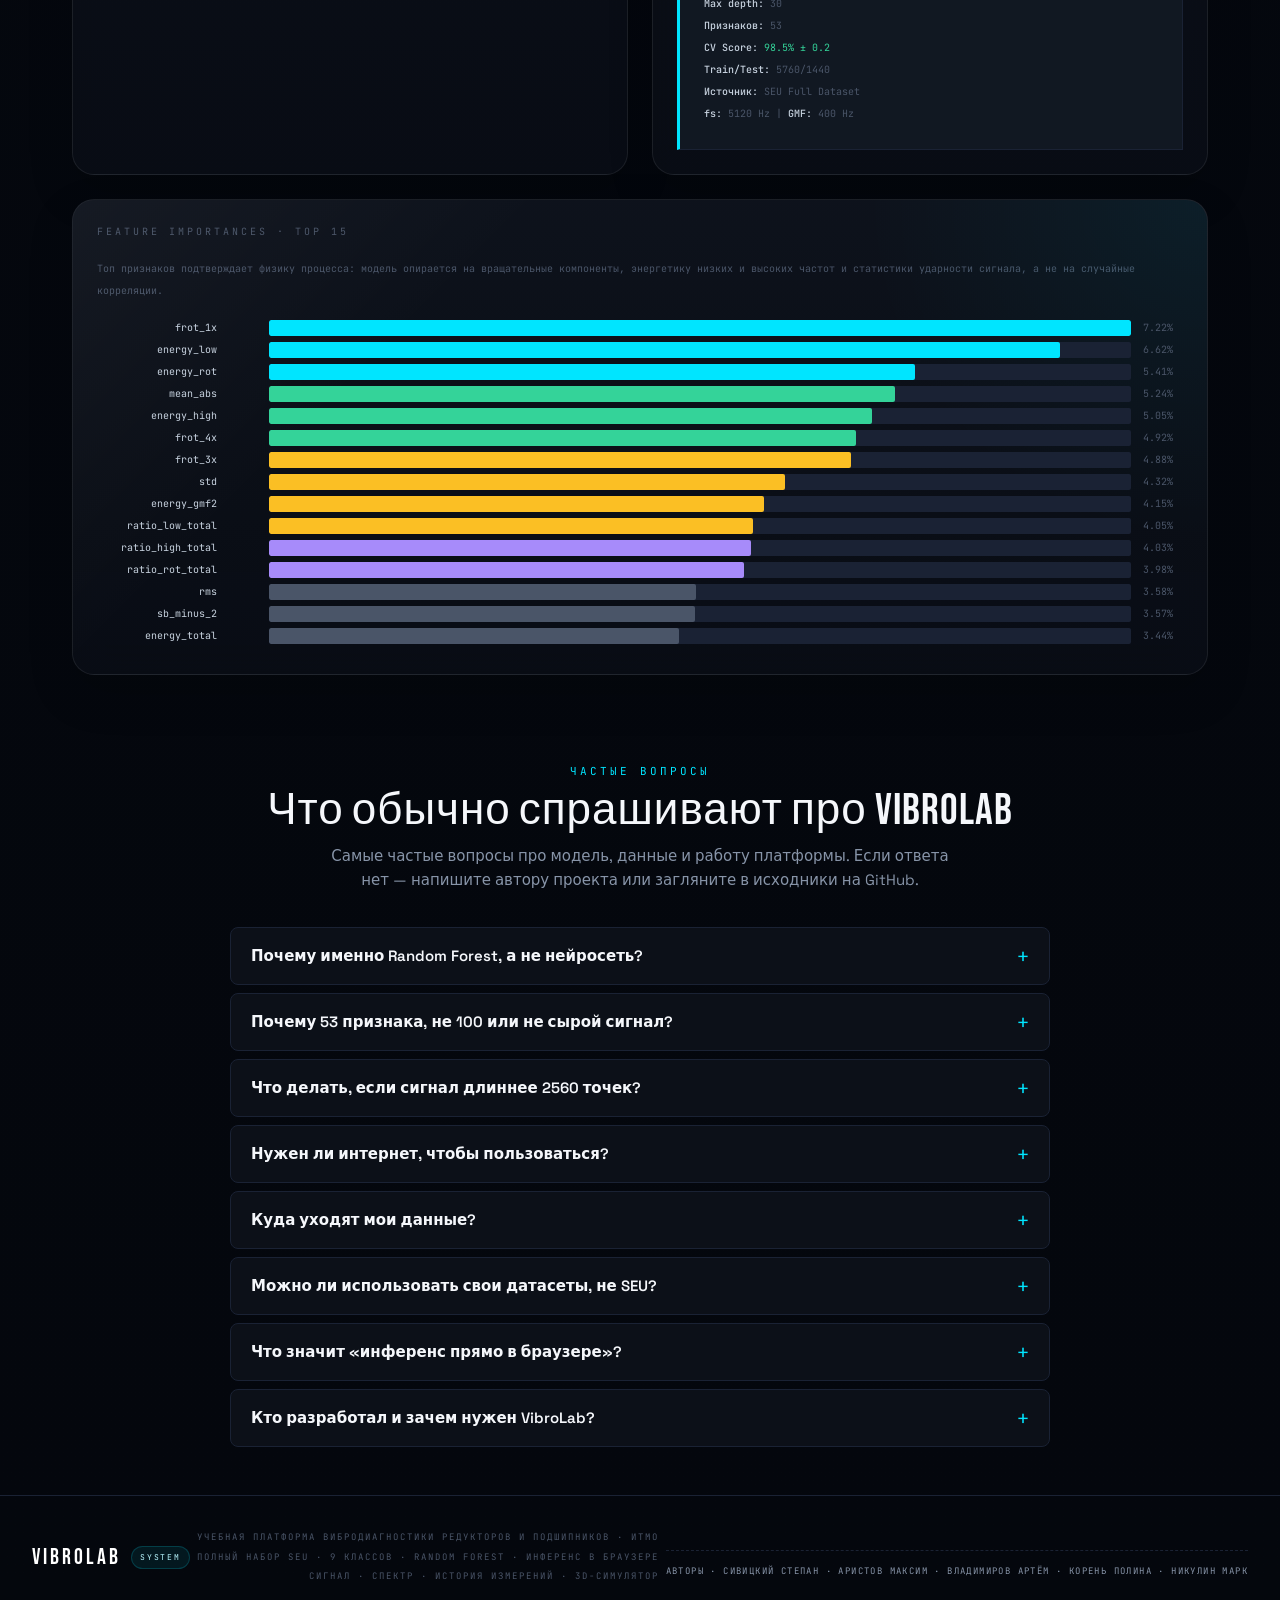
==== commit 0b62b6b2: "feat: signal mixer + bearing calculator + defect quiz showcase blocks D — Signal mixer: 5 sliders (G" ====
--- a/web/index.html
+++ b/web/index.html
@@ -522,6 +522,67 @@
   </section>
 
   <!-- ═════════════════════════════════════════════════════════════
+       SHOWCASE: SIGNAL MIXER (D)
+       ═════════════════════════════════════════════════════════════ -->
+  <section class="section showcase-section" id="section-mixer" style="padding-top:40px">
+    <div class="container">
+      <div class="showcase-head">
+        <div class="showcase-kicker">СОБЕРИТЕ СВОЙ СИГНАЛ</div>
+        <h2 class="showcase-title">Покрутите параметры — модель сразу поставит диагноз</h2>
+        <p class="showcase-lead">
+          Пять ползунков управляют компонентами сигнала: уровень зубчатой частоты, обороты вала,
+          ударные импульсы, шумовой фон и амплитудная модуляция. Можно начать с готового пресета
+          или собрать «свой» дефект и посмотреть, как модель его прочитает.
+        </p>
+      </div>
+      <div class="mx-shell" id="signalMixer">
+        <div class="mx-presets">
+          <span style="font-family:var(--mono);font-size:10px;letter-spacing:1.5px;color:var(--muted);margin-right:4px;text-transform:uppercase">Пресеты:</span>
+          <button class="mx-preset" type="button" data-mx-preset="normal">Норма</button>
+          <button class="mx-preset" type="button" data-mx-preset="chip">Скол зуба</button>
+          <button class="mx-preset" type="button" data-mx-preset="crack">Трещина</button>
+          <button class="mx-preset" type="button" data-mx-preset="wear">Износ</button>
+        </div>
+        <div class="mx-grid">
+          <div class="mx-sliders">
+            <div class="mx-slider">
+              <div class="mx-slider-head"><strong>Амплитуда GMF</strong><span class="mx-slider-val" data-mx-val="gmf">60%</span></div>
+              <input type="range" min="0" max="100" data-mx-param="gmf">
+            </div>
+            <div class="mx-slider">
+              <div class="mx-slider-head"><strong>Скорость вала</strong><span class="mx-slider-val" data-mx-val="rot">22 Гц</span></div>
+              <input type="range" min="10" max="50" data-mx-param="rot">
+            </div>
+            <div class="mx-slider">
+              <div class="mx-slider-head"><strong>Ударные импульсы</strong><span class="mx-slider-val" data-mx-val="impact">0%</span></div>
+              <input type="range" min="0" max="100" data-mx-param="impact">
+            </div>
+            <div class="mx-slider">
+              <div class="mx-slider-head"><strong>Шумовой фон</strong><span class="mx-slider-val" data-mx-val="noise">10%</span></div>
+              <input type="range" min="0" max="100" data-mx-param="noise">
+            </div>
+            <div class="mx-slider">
+              <div class="mx-slider-head"><strong>Амп.модуляция</strong><span class="mx-slider-val" data-mx-val="modulation">0%</span></div>
+              <input type="range" min="0" max="100" data-mx-param="modulation">
+            </div>
+          </div>
+          <div class="mx-charts">
+            <div class="mx-chart-box">
+              <div class="mx-chart-label">Временной сигнал</div>
+              <canvas class="mx-waveform"></canvas>
+            </div>
+            <div class="mx-chart-box">
+              <div class="mx-chart-label">Спектр</div>
+              <canvas class="mx-spectrum"></canvas>
+            </div>
+            <div class="mx-verdict"></div>
+          </div>
+        </div>
+      </div>
+    </div>
+  </section>
+
+  <!-- ═════════════════════════════════════════════════════════════
        SHOWCASE: NORM ↔ FAULT SLIDER
        ═════════════════════════════════════════════════════════════ -->
   <section class="section showcase-section" id="section-slider" style="padding-top:40px">
@@ -595,6 +656,38 @@
         <div class="fi-tabs"></div>
         <div class="fi-bars"></div>
         <div class="fi-summary"></div>
+      </div>
+    </div>
+  </section>
+
+  <!-- ═════════════════════════════════════════════════════════════
+       SHOWCASE: DEFECT QUIZ (A)
+       ═════════════════════════════════════════════════════════════ -->
+  <section class="section showcase-section" id="section-quiz" style="padding-top:40px">
+    <div class="container">
+      <div class="showcase-head">
+        <div class="showcase-kicker">МИНИ-ВИКТОРИНА</div>
+        <h2 class="showcase-title">Сможете определить дефект по спектру?</h2>
+        <p class="showcase-lead">
+          Покажем вам случайный спектр без подписи — а вы попробуйте угадать класс дефекта.
+          После ответа разберём, по каким признакам это можно было увидеть.
+        </p>
+      </div>
+      <div class="quiz-shell" id="defectQuiz">
+        <div class="quiz-head">
+          <span class="quiz-question-num">Вопрос 1 из 8</span>
+          <span class="quiz-score">0 / 0</span>
+        </div>
+        <div class="quiz-spectrum-wrap">
+          <div class="quiz-spectrum-label">Спектр без подписи · что это?</div>
+          <canvas class="quiz-spectrum"></canvas>
+        </div>
+        <p class="quiz-prompt">Выберите класс, к которому относится этот сигнал:</p>
+        <div class="quiz-options"></div>
+        <div class="quiz-feedback"></div>
+        <div class="quiz-controls">
+          <button class="quiz-next" type="button" disabled>Следующий вопрос →</button>
+        </div>
       </div>
     </div>
   </section>
@@ -679,6 +772,79 @@
           </label>
           <div class="rd-detail"></div>
         </aside>
+      </div>
+    </div>
+  </section>
+
+  <!-- ═════════════════════════════════════════════════════════════
+       SHOWCASE: BEARING FREQUENCY CALCULATOR (B)
+       ═════════════════════════════════════════════════════════════ -->
+  <section class="section showcase-section" id="section-bearing" style="padding-top:40px">
+    <div class="container">
+      <div class="showcase-head">
+        <div class="showcase-kicker">ФИЗИКА ПОДШИПНИКА</div>
+        <h2 class="showcase-title">Калькулятор характеристических частот</h2>
+        <p class="showcase-lead">
+          BPFI, BPFO, BSF и FTF — это не случайные цифры, а конкретные физические частоты,
+          зависящие от геометрии подшипника. Покрутите параметры, посмотрите как смещаются частоты дефектов.
+        </p>
+      </div>
+      <div class="bc-shell" id="bearingCalc">
+        <div class="bc-visual">
+          <svg class="bc-svg" viewBox="0 0 220 220"></svg>
+          <div class="bc-strip"></div>
+        </div>
+        <div class="bc-controls">
+          <div class="bc-sliders">
+            <div class="bc-slider">
+              <div class="bc-slider-head"><span>Число шариков</span><span class="bc-slider-val" data-bc-val="N">9</span></div>
+              <input type="range" min="6" max="15" step="1" data-bc-param="N">
+            </div>
+            <div class="bc-slider">
+              <div class="bc-slider-head"><span>Скорость вала</span><span class="bc-slider-val" data-bc-val="rpm">1500 об/мин</span></div>
+              <input type="range" min="300" max="3500" step="50" data-bc-param="rpm">
+            </div>
+            <div class="bc-slider">
+              <div class="bc-slider-head"><span>Диаметр шарика</span><span class="bc-slider-val" data-bc-val="d">8 мм</span></div>
+              <input type="range" min="4" max="16" step="0.5" data-bc-param="d">
+            </div>
+            <div class="bc-slider">
+              <div class="bc-slider-head"><span>Делительный D</span><span class="bc-slider-val" data-bc-val="D">52 мм</span></div>
+              <input type="range" min="30" max="100" step="1" data-bc-param="D">
+            </div>
+            <div class="bc-slider" style="grid-column:span 2">
+              <div class="bc-slider-head"><span>Угол контакта α</span><span class="bc-slider-val" data-bc-val="alpha">0°</span></div>
+              <input type="range" min="0" max="30" step="1" data-bc-param="alpha">
+            </div>
+          </div>
+          <div class="bc-formulas">
+            <div class="bc-formula-card">
+              <div class="bc-formula-name">fR · ВАЛ</div>
+              <div class="bc-formula-value" data-bc-out="f">25.0 Гц</div>
+              <div class="bc-formula-eq">fR = RPM / 60</div>
+            </div>
+            <div class="bc-formula-card bc-ftf">
+              <div class="bc-formula-name">FTF · СЕПАРАТОР</div>
+              <div class="bc-formula-value" data-bc-out="ftf">10.6 Гц</div>
+              <div class="bc-formula-eq">FTF = ½ · (1 − d/D·cos α) · fR</div>
+            </div>
+            <div class="bc-formula-card bc-bsf">
+              <div class="bc-formula-name">BSF · ШАРИК</div>
+              <div class="bc-formula-value" data-bc-out="bsf">76.4 Гц</div>
+              <div class="bc-formula-eq">BSF = D/(2d) · (1 − (d/D·cos α)²) · fR</div>
+            </div>
+            <div class="bc-formula-card bc-bpfo">
+              <div class="bc-formula-name">BPFO · НАРУЖНАЯ</div>
+              <div class="bc-formula-value" data-bc-out="bpfo">95.6 Гц</div>
+              <div class="bc-formula-eq">BPFO = N/2 · (1 − d/D·cos α) · fR</div>
+            </div>
+            <div class="bc-formula-card bc-bpfi" style="grid-column:span 2">
+              <div class="bc-formula-name">BPFI · ВНУТРЕННЯЯ</div>
+              <div class="bc-formula-value" data-bc-out="bpfi">129.4 Гц</div>
+              <div class="bc-formula-eq">BPFI = N/2 · (1 + d/D·cos α) · fR</div>
+            </div>
+          </div>
+        </div>
       </div>
     </div>
   </section>
@@ -1247,7 +1413,7 @@
 <script src="js/viz.js?v=20260522-hero-script"></script>
 <script src="js/uiStates.js?v=20260520-ui-states-3"></script>
 <script src="js/presentation.js?v=20260520-presentation-1"></script>
-<script src="js/homeShowcase.js?v=20260522-showcase-5"></script>
+<script src="js/homeShowcase.js?v=20260522-showcase-6"></script>
 <script src="js/analysisExtras.js?v=20260522-extras-1"></script>
 <script src="js/app.js?v=20260501-subpath-fix-1"></script>
 <!-- Notification toast container -->
--- a/web/css/style.css
+++ b/web/css/style.css
@@ -9591,3 +9591,489 @@
   text-transform: uppercase;
   line-height: 1.5;
 }
+
+/* ═══════════════════════════════════════════════════════════════
+   11) SIGNAL MIXER (D)
+   ═══════════════════════════════════════════════════════════════ */
+.mx-shell {
+  background: var(--surface);
+  border: 1px solid var(--border);
+  border-radius: 8px;
+  padding: 22px;
+}
+.mx-presets {
+  display: flex;
+  gap: 6px;
+  flex-wrap: wrap;
+  margin-bottom: 16px;
+}
+.mx-preset {
+  font-family: var(--mono);
+  font-size: 10px;
+  letter-spacing: 1px;
+  padding: 6px 12px;
+  background: var(--surface2);
+  border: 1px solid var(--border);
+  border-radius: 999px;
+  color: var(--muted-hi);
+  cursor: pointer;
+  text-transform: uppercase;
+  transition: color .2s, border-color .2s, background .2s;
+}
+.mx-preset:hover {
+  color: var(--cyan);
+  border-color: var(--cyan);
+  background: var(--tint-cyan-weak);
+}
+.mx-grid {
+  display: grid;
+  grid-template-columns: 1.2fr 1fr;
+  gap: 18px;
+}
+.mx-sliders {
+  display: flex;
+  flex-direction: column;
+  gap: 14px;
+}
+.mx-slider {
+  display: flex;
+  flex-direction: column;
+  gap: 6px;
+}
+.mx-slider-head {
+  display: flex;
+  justify-content: space-between;
+  align-items: baseline;
+  font-family: var(--mono);
+  font-size: 10px;
+  letter-spacing: 1.5px;
+  text-transform: uppercase;
+  color: var(--muted-hi);
+}
+.mx-slider-head strong {
+  color: var(--text);
+  font-weight: 600;
+}
+.mx-slider-val {
+  font-size: 11px;
+  font-weight: 700;
+  color: var(--cyan);
+  letter-spacing: 0.5px;
+}
+.mx-slider input[type="range"] {
+  -webkit-appearance: none;
+  appearance: none;
+  width: 100%;
+  height: 4px;
+  background: var(--surface3);
+  border-radius: 2px;
+  outline: none;
+}
+.mx-slider input[type="range"]::-webkit-slider-thumb {
+  -webkit-appearance: none;
+  appearance: none;
+  width: 16px; height: 16px;
+  border-radius: 50%;
+  background: var(--cyan);
+  border: 2px solid var(--bg);
+  box-shadow: 0 2px 6px rgba(0, 0, 0, 0.3);
+  cursor: pointer;
+}
+.mx-slider input[type="range"]::-moz-range-thumb {
+  width: 16px; height: 16px;
+  border-radius: 50%;
+  background: var(--cyan);
+  border: 2px solid var(--bg);
+  cursor: pointer;
+}
+.mx-charts {
+  display: flex;
+  flex-direction: column;
+  gap: 10px;
+}
+.mx-chart-box {
+  background: var(--bg);
+  border: 1px solid var(--border);
+  border-radius: 6px;
+  padding: 8px;
+}
+.mx-chart-label {
+  font-family: var(--mono);
+  font-size: 9px;
+  letter-spacing: 2px;
+  color: var(--muted);
+  text-transform: uppercase;
+  margin-bottom: 4px;
+}
+.mx-waveform, .mx-spectrum {
+  width: 100%;
+  height: 90px;
+  display: block;
+}
+.mx-verdict {
+  margin-top: 12px;
+  padding: 14px 16px;
+  background: var(--surface2);
+  border: 1px solid var(--border);
+  border-left: 3px solid var(--cyan);
+  border-radius: 6px;
+}
+.mx-verdict-label {
+  font-family: var(--mono);
+  font-size: 9px;
+  letter-spacing: 2px;
+  color: var(--muted);
+  text-transform: uppercase;
+  margin-bottom: 4px;
+}
+.mx-verdict-class {
+  font-family: var(--font-display);
+  font-size: 22px;
+  letter-spacing: 1px;
+  margin-bottom: 4px;
+}
+.mx-verdict-confidence {
+  font-family: var(--mono);
+  font-size: 11px;
+  color: var(--muted-hi);
+  letter-spacing: 1px;
+  margin-bottom: 6px;
+}
+.mx-verdict-hint {
+  font-size: 12px;
+  color: var(--text);
+  line-height: 1.5;
+}
+@media (max-width: 800px) {
+  .mx-grid { grid-template-columns: 1fr; }
+}
+
+/* ═══════════════════════════════════════════════════════════════
+   12) BEARING FREQUENCY CALCULATOR (B)
+   ═══════════════════════════════════════════════════════════════ */
+.bc-shell {
+  display: grid;
+  grid-template-columns: 280px 1fr;
+  gap: 24px;
+  background: var(--surface);
+  border: 1px solid var(--border);
+  border-radius: 8px;
+  padding: 22px;
+}
+.bc-visual {
+  display: flex;
+  flex-direction: column;
+  align-items: center;
+  gap: 12px;
+}
+.bc-svg {
+  width: 220px;
+  height: 220px;
+  display: block;
+}
+.bc-strip {
+  position: relative;
+  width: 100%;
+  height: 80px;
+  background: var(--bg);
+  border: 1px solid var(--border);
+  border-radius: 6px;
+  margin-top: 4px;
+}
+.bc-strip::before {
+  content: '';
+  position: absolute;
+  bottom: 28px;
+  left: 4px;
+  right: 4px;
+  height: 1px;
+  background: rgba(255, 255, 255, 0.06);
+}
+.bc-strip-tick {
+  position: absolute;
+  bottom: 0;
+  transform: translateX(-50%);
+  display: flex;
+  flex-direction: column;
+  align-items: center;
+  gap: 3px;
+}
+.bc-strip-bar {
+  width: 3px;
+  height: 32px;
+  border-radius: 2px;
+}
+.bc-strip-label {
+  font-family: var(--mono);
+  font-size: 9px;
+  font-weight: 600;
+  letter-spacing: 1px;
+}
+.bc-strip-freq {
+  font-family: var(--mono);
+  font-size: 10px;
+  color: var(--text-strong);
+  font-weight: 600;
+}
+.bc-controls {
+  display: flex;
+  flex-direction: column;
+  gap: 14px;
+}
+.bc-sliders {
+  display: grid;
+  grid-template-columns: 1fr 1fr;
+  gap: 12px;
+}
+.bc-slider {
+  display: flex;
+  flex-direction: column;
+  gap: 4px;
+}
+.bc-slider-head {
+  display: flex;
+  justify-content: space-between;
+  align-items: baseline;
+  font-family: var(--mono);
+  font-size: 10px;
+  letter-spacing: 1px;
+  text-transform: uppercase;
+  color: var(--muted-hi);
+}
+.bc-slider-val {
+  font-size: 11px;
+  font-weight: 700;
+  color: var(--cyan);
+}
+.bc-slider input[type="range"] {
+  -webkit-appearance: none;
+  appearance: none;
+  width: 100%;
+  height: 4px;
+  background: var(--surface3);
+  border-radius: 2px;
+  outline: none;
+}
+.bc-slider input[type="range"]::-webkit-slider-thumb {
+  -webkit-appearance: none;
+  appearance: none;
+  width: 14px; height: 14px;
+  border-radius: 50%;
+  background: var(--cyan);
+  border: 2px solid var(--bg);
+  cursor: pointer;
+}
+.bc-slider input[type="range"]::-moz-range-thumb {
+  width: 14px; height: 14px;
+  border-radius: 50%;
+  background: var(--cyan);
+  border: 2px solid var(--bg);
+  cursor: pointer;
+}
+.bc-formulas {
+  display: grid;
+  grid-template-columns: repeat(2, 1fr);
+  gap: 10px;
+  margin-top: 6px;
+}
+.bc-formula-card {
+  padding: 12px 14px;
+  background: var(--surface2);
+  border: 1px solid var(--border);
+  border-left: 3px solid var(--cyan);
+  border-radius: 6px;
+}
+.bc-formula-card.bc-bpfo { border-left-color: var(--pink); }
+.bc-formula-card.bc-bpfi { border-left-color: var(--blue); }
+.bc-formula-card.bc-bsf  { border-left-color: var(--purple); }
+.bc-formula-card.bc-ftf  { border-left-color: var(--yellow); }
+.bc-formula-name {
+  font-family: var(--mono);
+  font-size: 10px;
+  letter-spacing: 2px;
+  color: var(--muted-hi);
+  text-transform: uppercase;
+  margin-bottom: 4px;
+}
+.bc-formula-value {
+  font-family: var(--mono);
+  font-size: 18px;
+  font-weight: 700;
+  color: var(--text-strong);
+  margin-bottom: 2px;
+}
+.bc-formula-eq {
+  font-family: var(--mono);
+  font-size: 10px;
+  color: var(--muted);
+  line-height: 1.4;
+}
+@media (max-width: 900px) {
+  .bc-shell { grid-template-columns: 1fr; }
+  .bc-formulas { grid-template-columns: 1fr; }
+}
+
+/* ═══════════════════════════════════════════════════════════════
+   13) DEFECT QUIZ (A)
+   ═══════════════════════════════════════════════════════════════ */
+.quiz-shell {
+  background: var(--surface);
+  border: 1px solid var(--border);
+  border-radius: 8px;
+  padding: 22px;
+}
+.quiz-head {
+  display: flex;
+  justify-content: space-between;
+  align-items: baseline;
+  margin-bottom: 14px;
+}
+.quiz-question-num {
+  font-family: var(--mono);
+  font-size: 10px;
+  letter-spacing: 2px;
+  color: var(--muted-hi);
+  text-transform: uppercase;
+}
+.quiz-score {
+  font-family: var(--mono);
+  font-size: 14px;
+  font-weight: 700;
+  color: var(--cyan);
+  background: var(--surface2);
+  padding: 4px 12px;
+  border-radius: 999px;
+  border: 1px solid var(--border);
+}
+.quiz-spectrum-wrap {
+  background: var(--bg);
+  border: 1px solid var(--border);
+  border-radius: 6px;
+  padding: 14px;
+  margin-bottom: 16px;
+}
+.quiz-spectrum-label {
+  font-family: var(--mono);
+  font-size: 9px;
+  letter-spacing: 2px;
+  color: var(--muted);
+  text-transform: uppercase;
+  margin-bottom: 8px;
+}
+.quiz-spectrum {
+  width: 100%;
+  height: 160px;
+  display: block;
+}
+.quiz-prompt {
+  font-size: 14px;
+  color: var(--text);
+  margin-bottom: 12px;
+  line-height: 1.5;
+}
+.quiz-options {
+  display: grid;
+  grid-template-columns: repeat(2, 1fr);
+  gap: 8px;
+  margin-bottom: 16px;
+}
+.quiz-opt {
+  display: flex;
+  align-items: center;
+  gap: 10px;
+  padding: 12px 16px;
+  background: var(--surface2);
+  border: 1px solid var(--border);
+  border-radius: 6px;
+  font-family: var(--font-body);
+  font-size: 13px;
+  color: var(--text);
+  cursor: pointer;
+  text-align: left;
+  transition: border-color .2s, background .2s, transform .15s;
+}
+.quiz-opt:hover {
+  border-color: var(--border-hi);
+  background: var(--surface3);
+  transform: translateY(-1px);
+}
+.quiz-opt.is-locked { cursor: default; pointer-events: none; }
+.quiz-opt.is-correct {
+  border-color: var(--green);
+  background: var(--tint-green);
+  color: var(--green);
+  font-weight: 600;
+}
+.quiz-opt.is-wrong {
+  border-color: var(--red);
+  background: var(--tint-red);
+  color: var(--red);
+  font-weight: 600;
+}
+.quiz-opt-dot {
+  width: 10px; height: 10px;
+  border-radius: 50%;
+  flex-shrink: 0;
+}
+.quiz-feedback {
+  display: none;
+  padding: 14px 16px;
+  background: var(--surface2);
+  border-left: 3px solid var(--cyan);
+  border-radius: 6px;
+  margin-bottom: 12px;
+  animation: quizFeedbackIn .35s ease;
+}
+.quiz-feedback.show { display: block; }
+.quiz-feedback.is-correct { border-left-color: var(--green); }
+.quiz-feedback.is-wrong   { border-left-color: var(--red); }
+.quiz-feedback strong {
+  display: block;
+  font-family: var(--mono);
+  font-size: 12px;
+  letter-spacing: 1px;
+  margin-bottom: 6px;
+}
+.quiz-feedback.is-correct strong { color: var(--green); }
+.quiz-feedback.is-wrong   strong { color: var(--red); }
+.quiz-feedback p {
+  margin: 0;
+  font-size: 13px;
+  color: var(--text);
+  line-height: 1.55;
+}
+.quiz-feedback p b { color: var(--text-strong); }
+.quiz-controls {
+  display: flex;
+  justify-content: flex-end;
+}
+.quiz-next {
+  padding: 10px 24px;
+  background: linear-gradient(135deg, var(--cyan), var(--green));
+  color: var(--bg);
+  border: none;
+  border-radius: 999px;
+  font-family: var(--mono);
+  font-size: 11px;
+  font-weight: 700;
+  letter-spacing: 2px;
+  text-transform: uppercase;
+  cursor: pointer;
+  transition: transform .2s, box-shadow .2s, opacity .2s;
+}
+.quiz-next:disabled {
+  opacity: 0.4;
+  cursor: not-allowed;
+}
+.quiz-next:not(:disabled):hover {
+  transform: translateY(-1px);
+  box-shadow: 0 6px 18px rgba(0, 229, 255, 0.3);
+}
+:root[data-theme="light"] .quiz-next { color: #fff; }
+@keyframes quizFeedbackIn {
+  from { opacity: 0; transform: translateY(-6px); }
+  to   { opacity: 1; transform: translateY(0); }
+}
+@media (max-width: 700px) {
+  .quiz-options { grid-template-columns: 1fr; }
+}
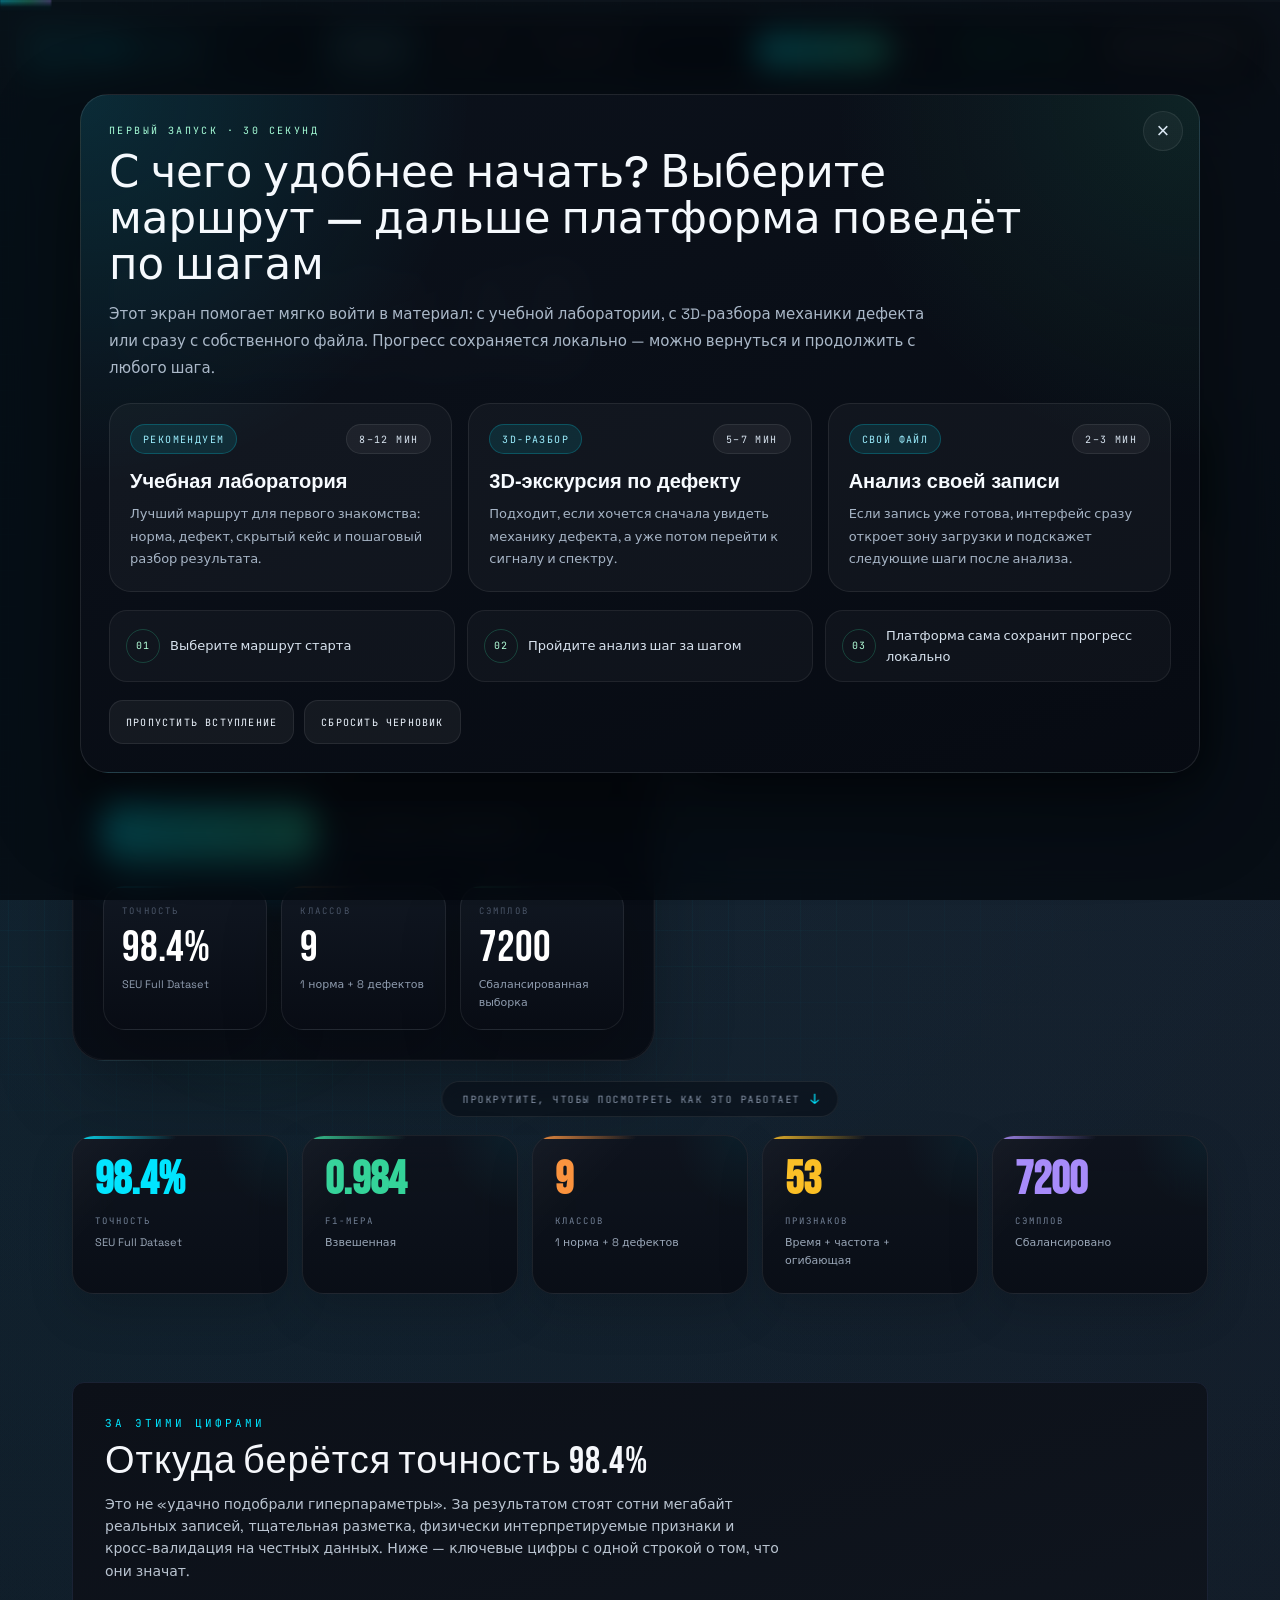
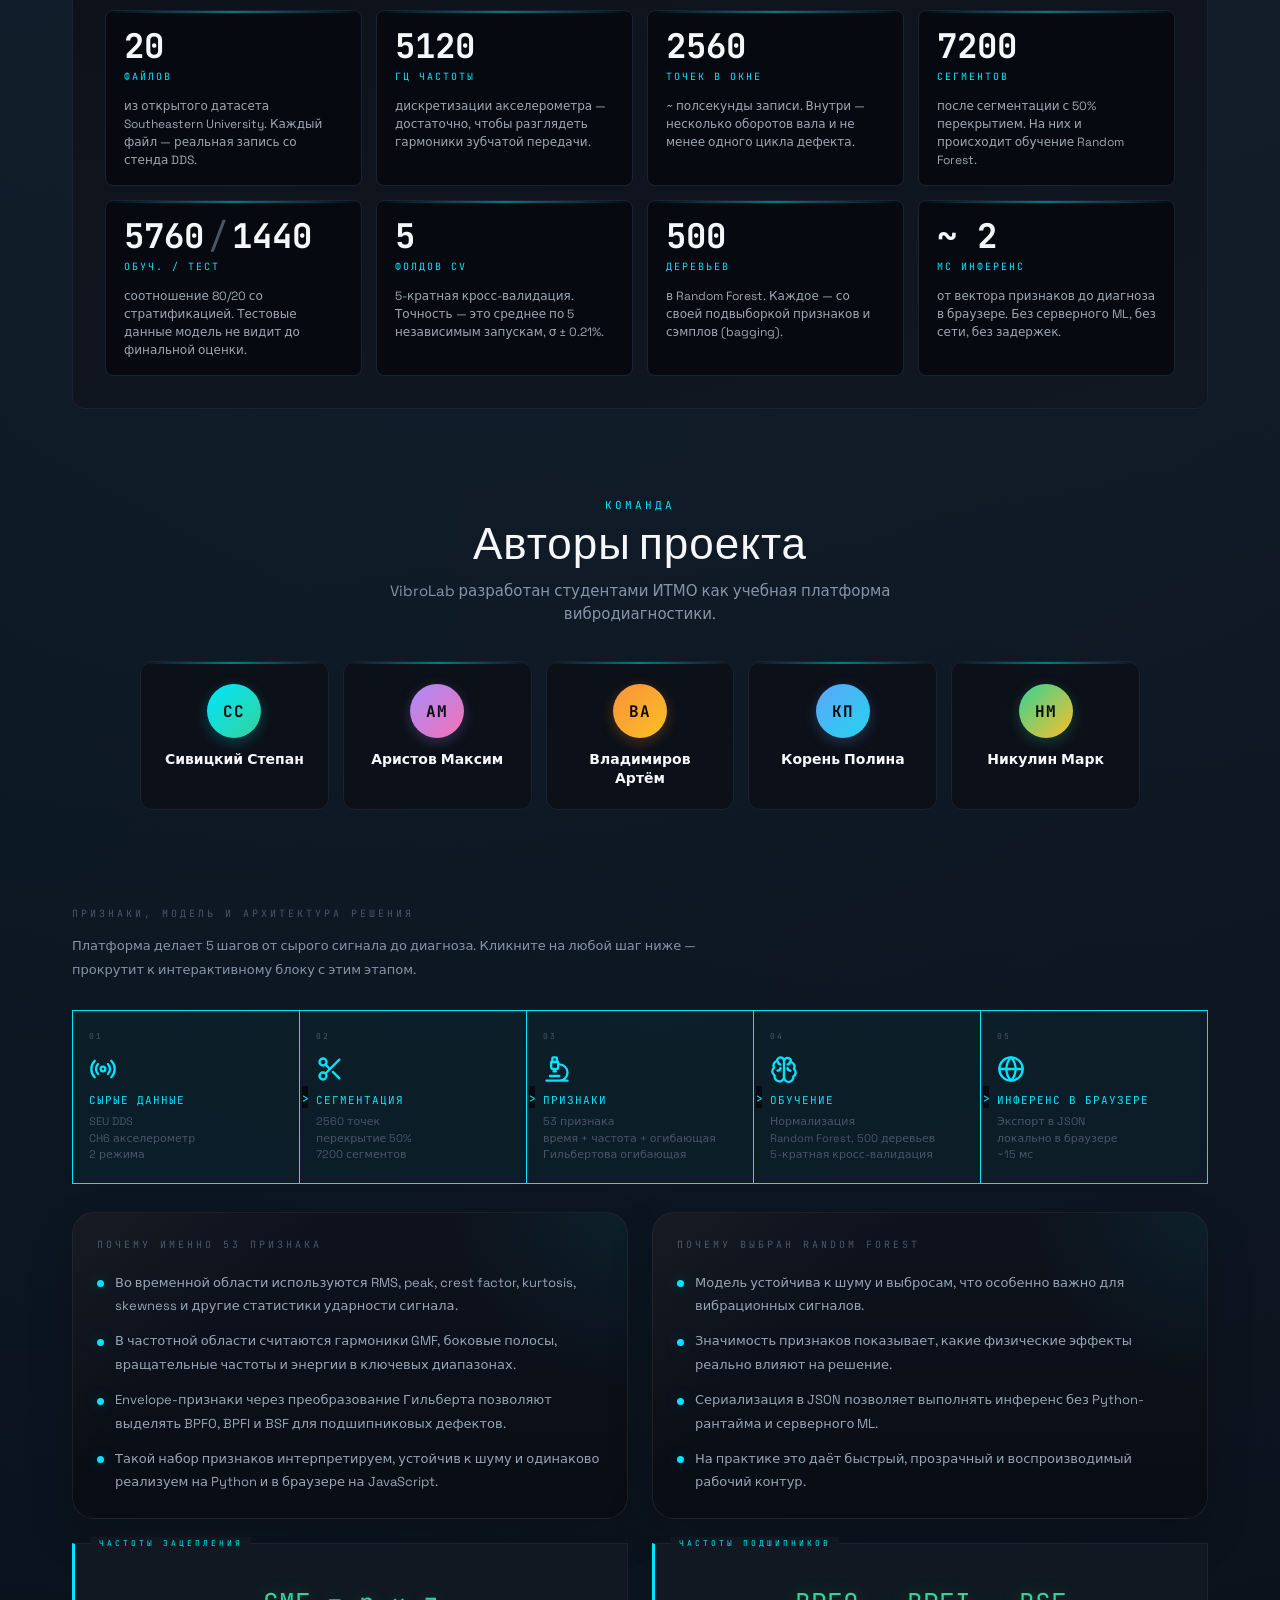
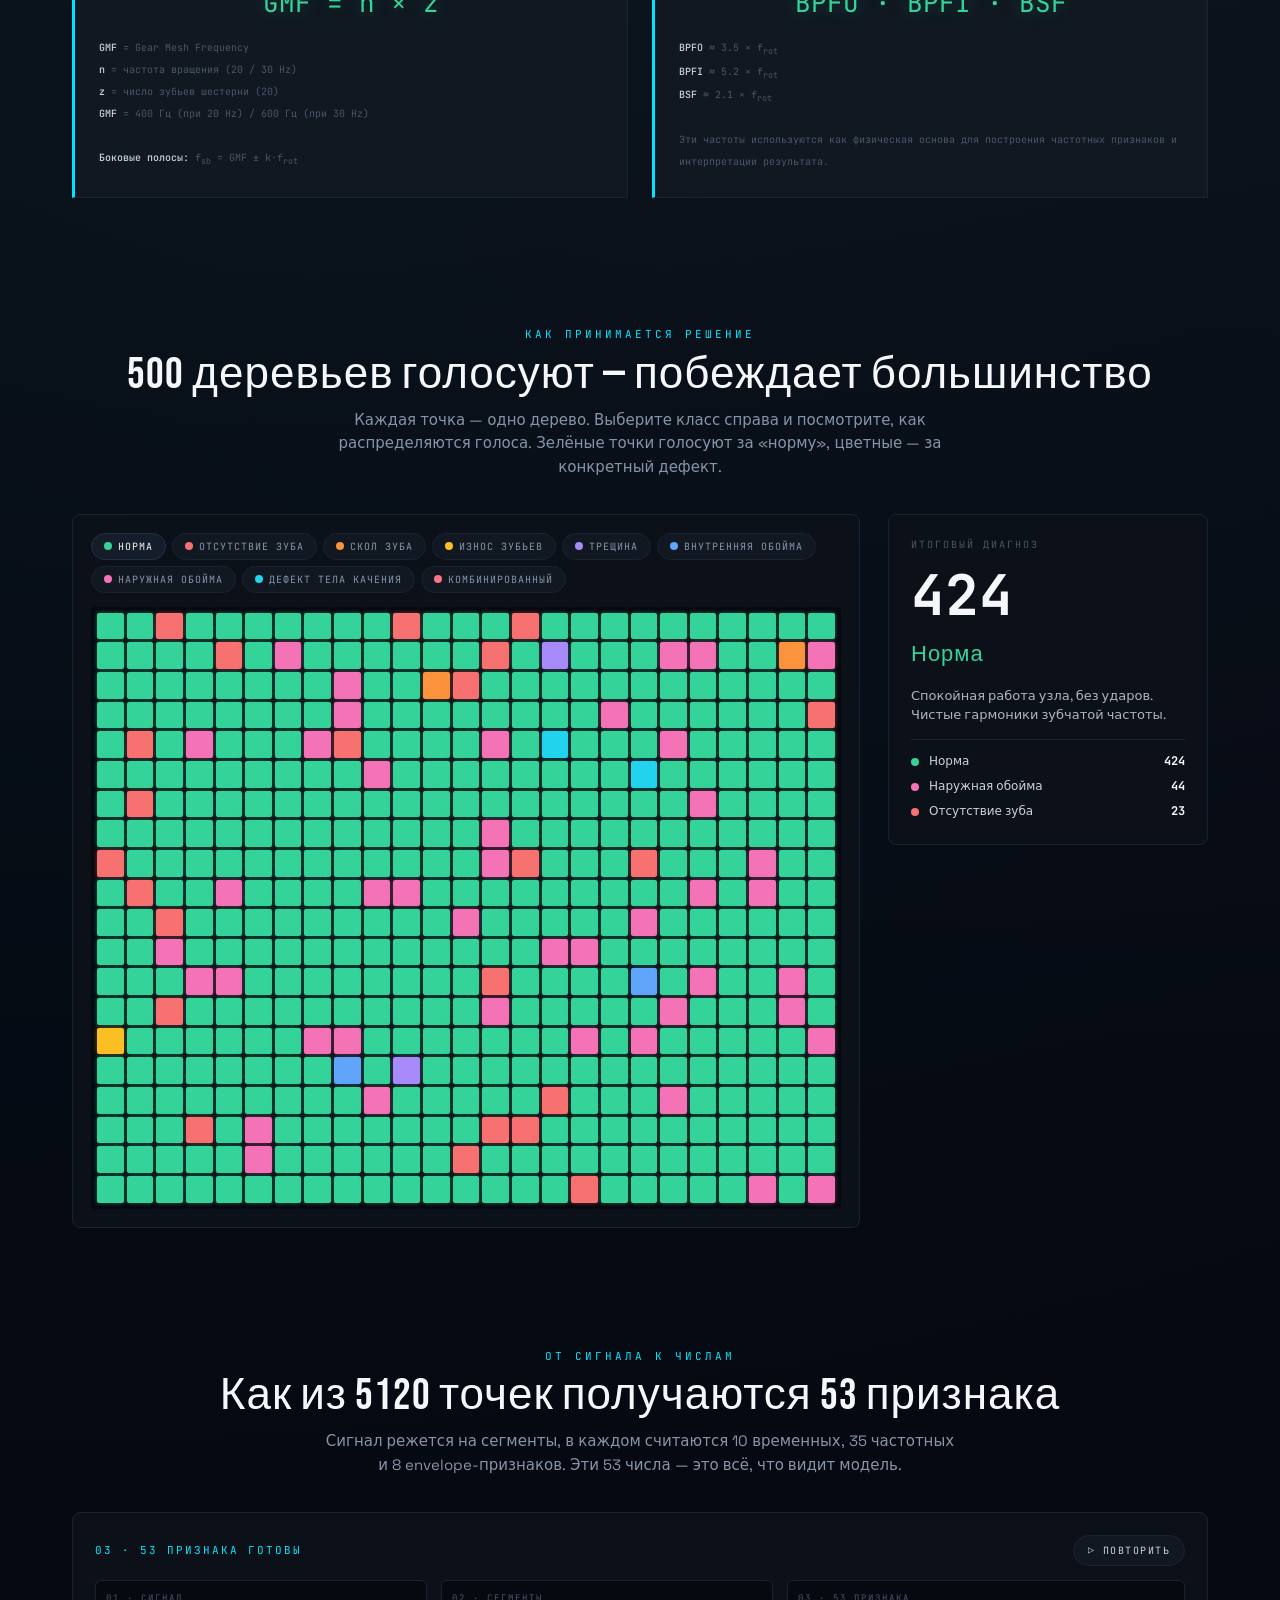
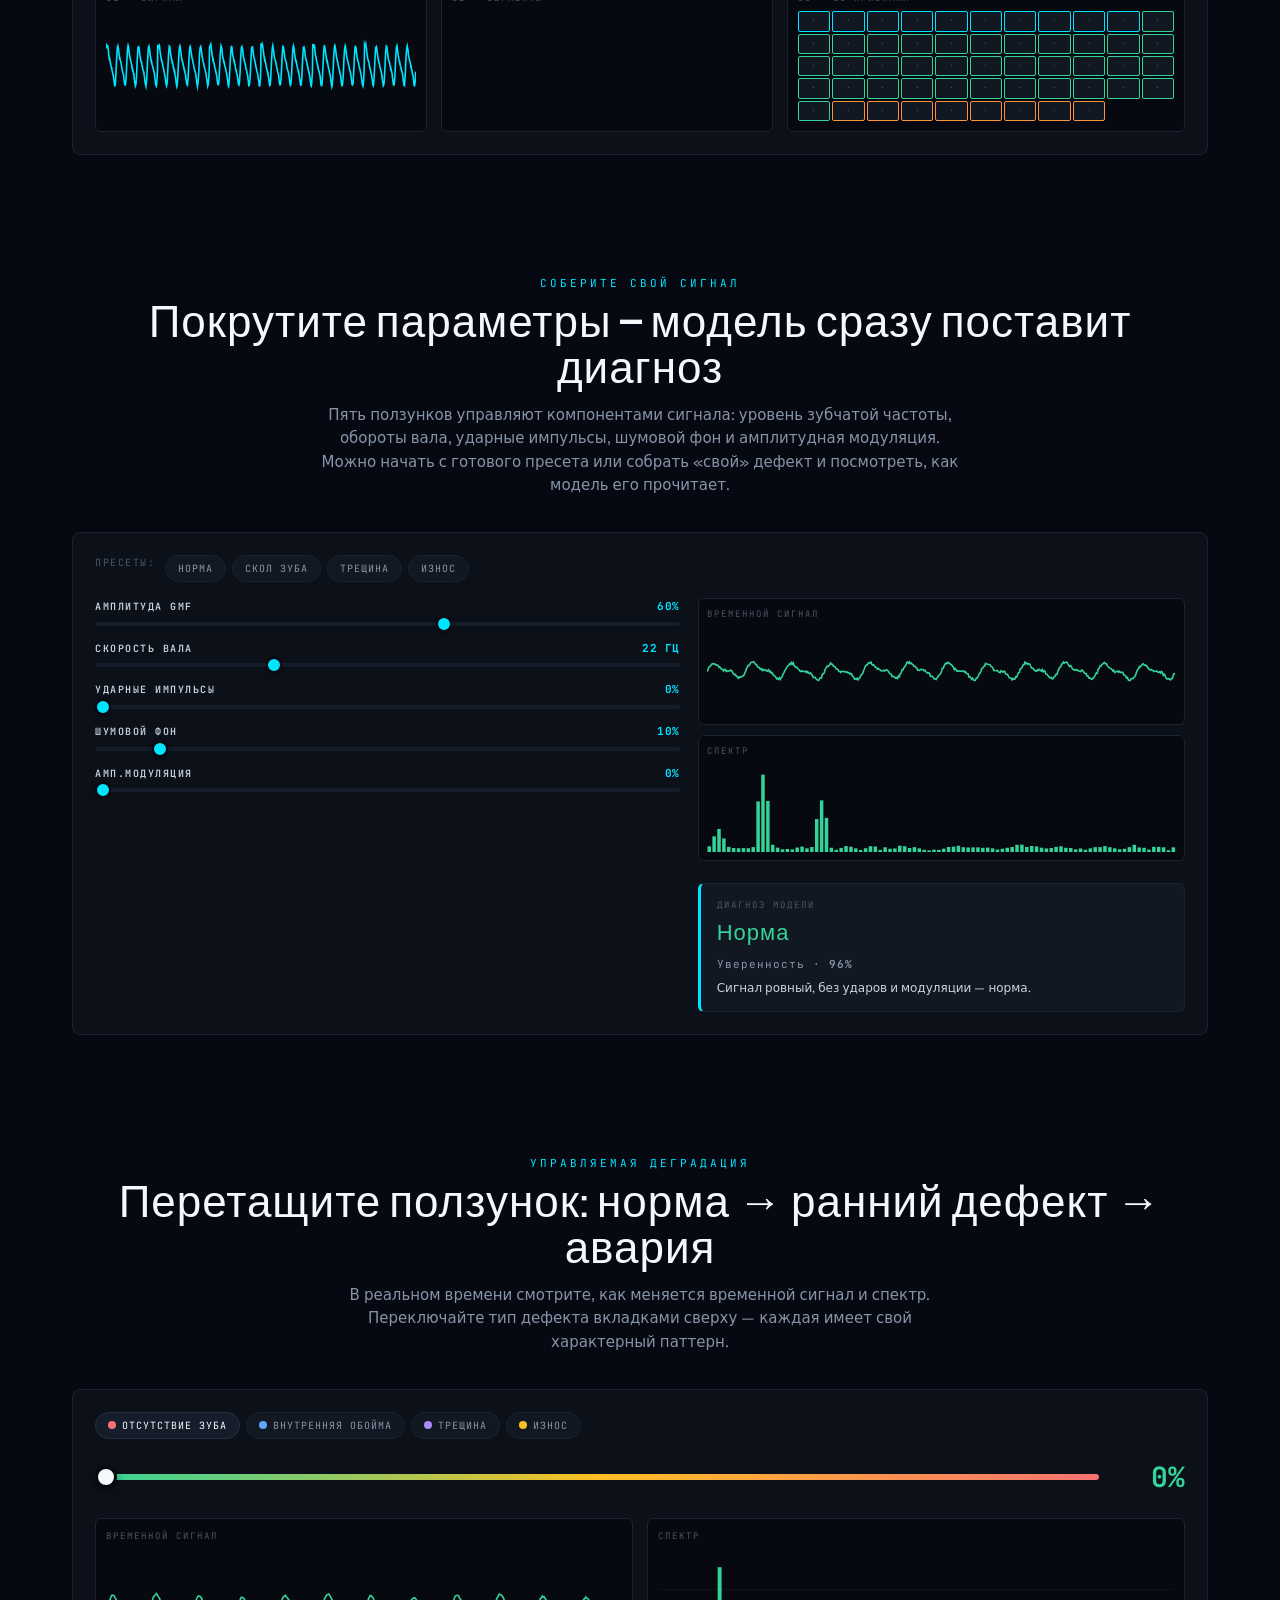
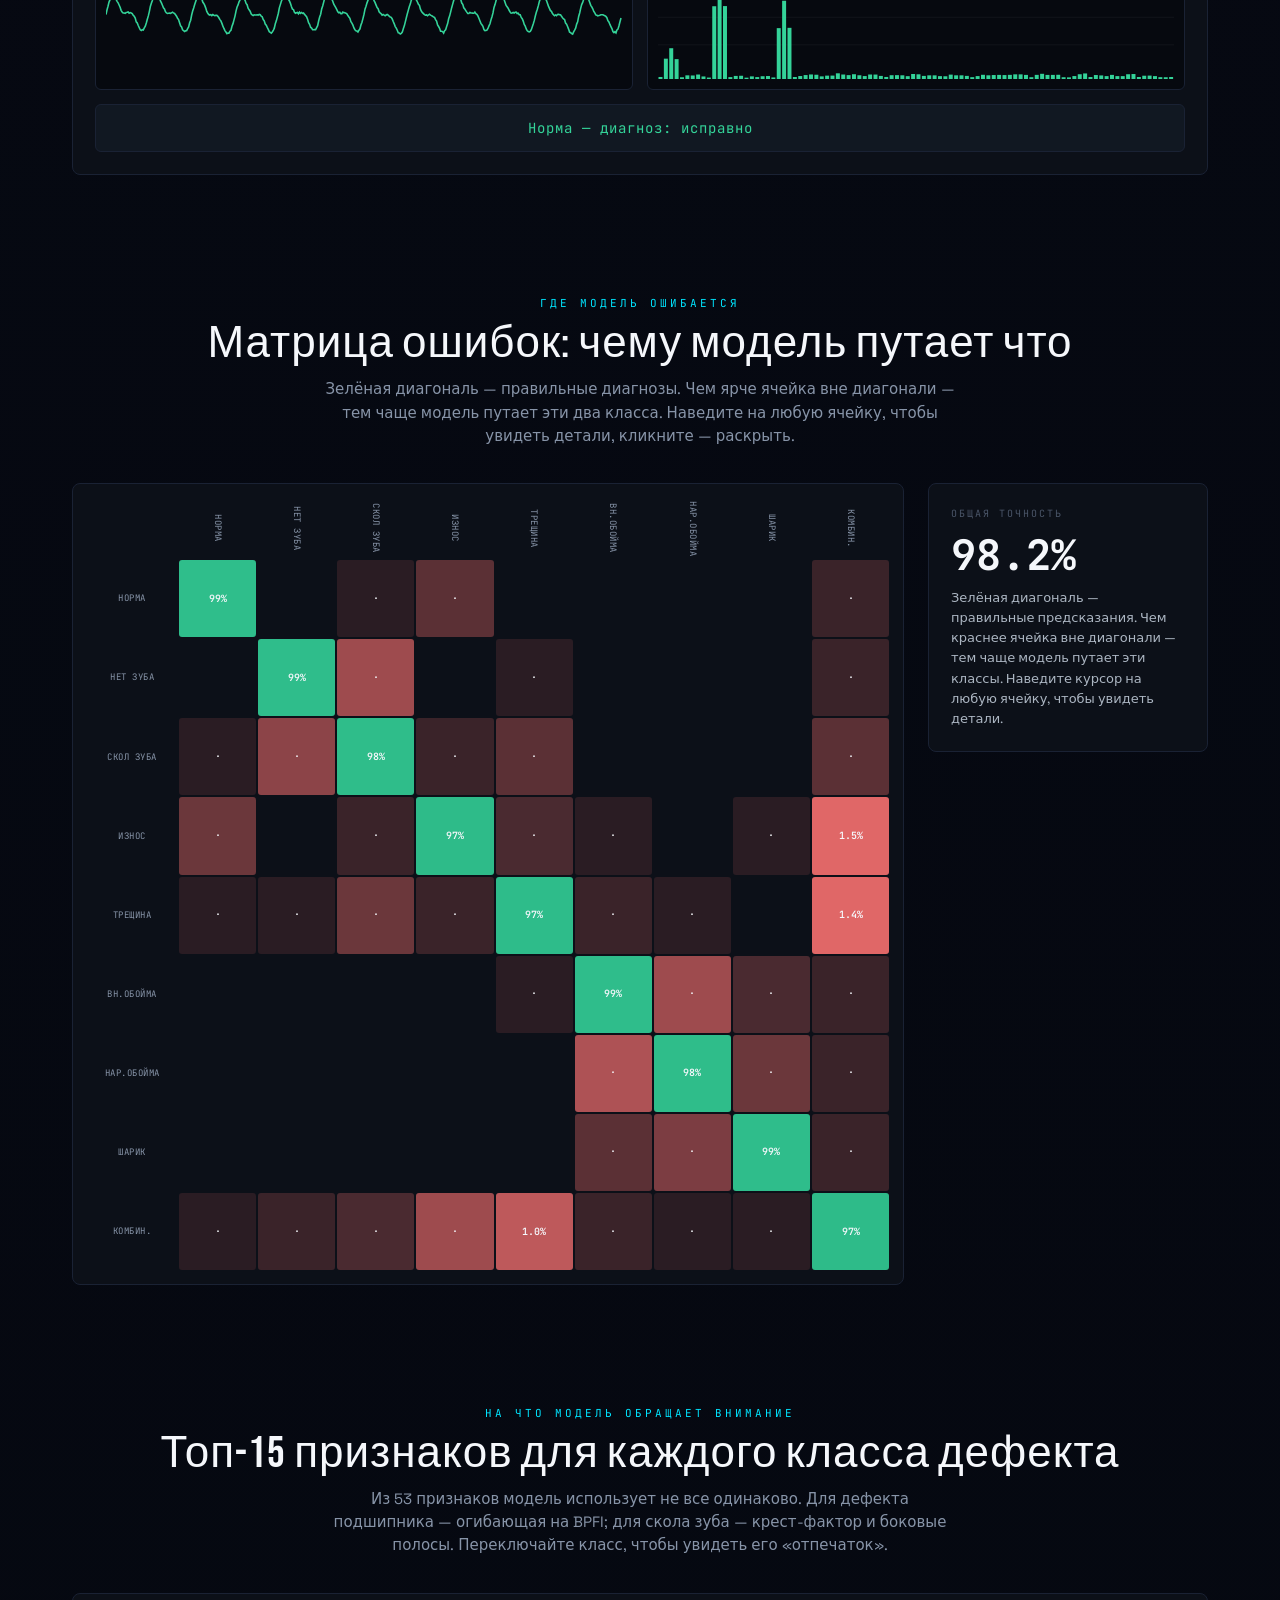
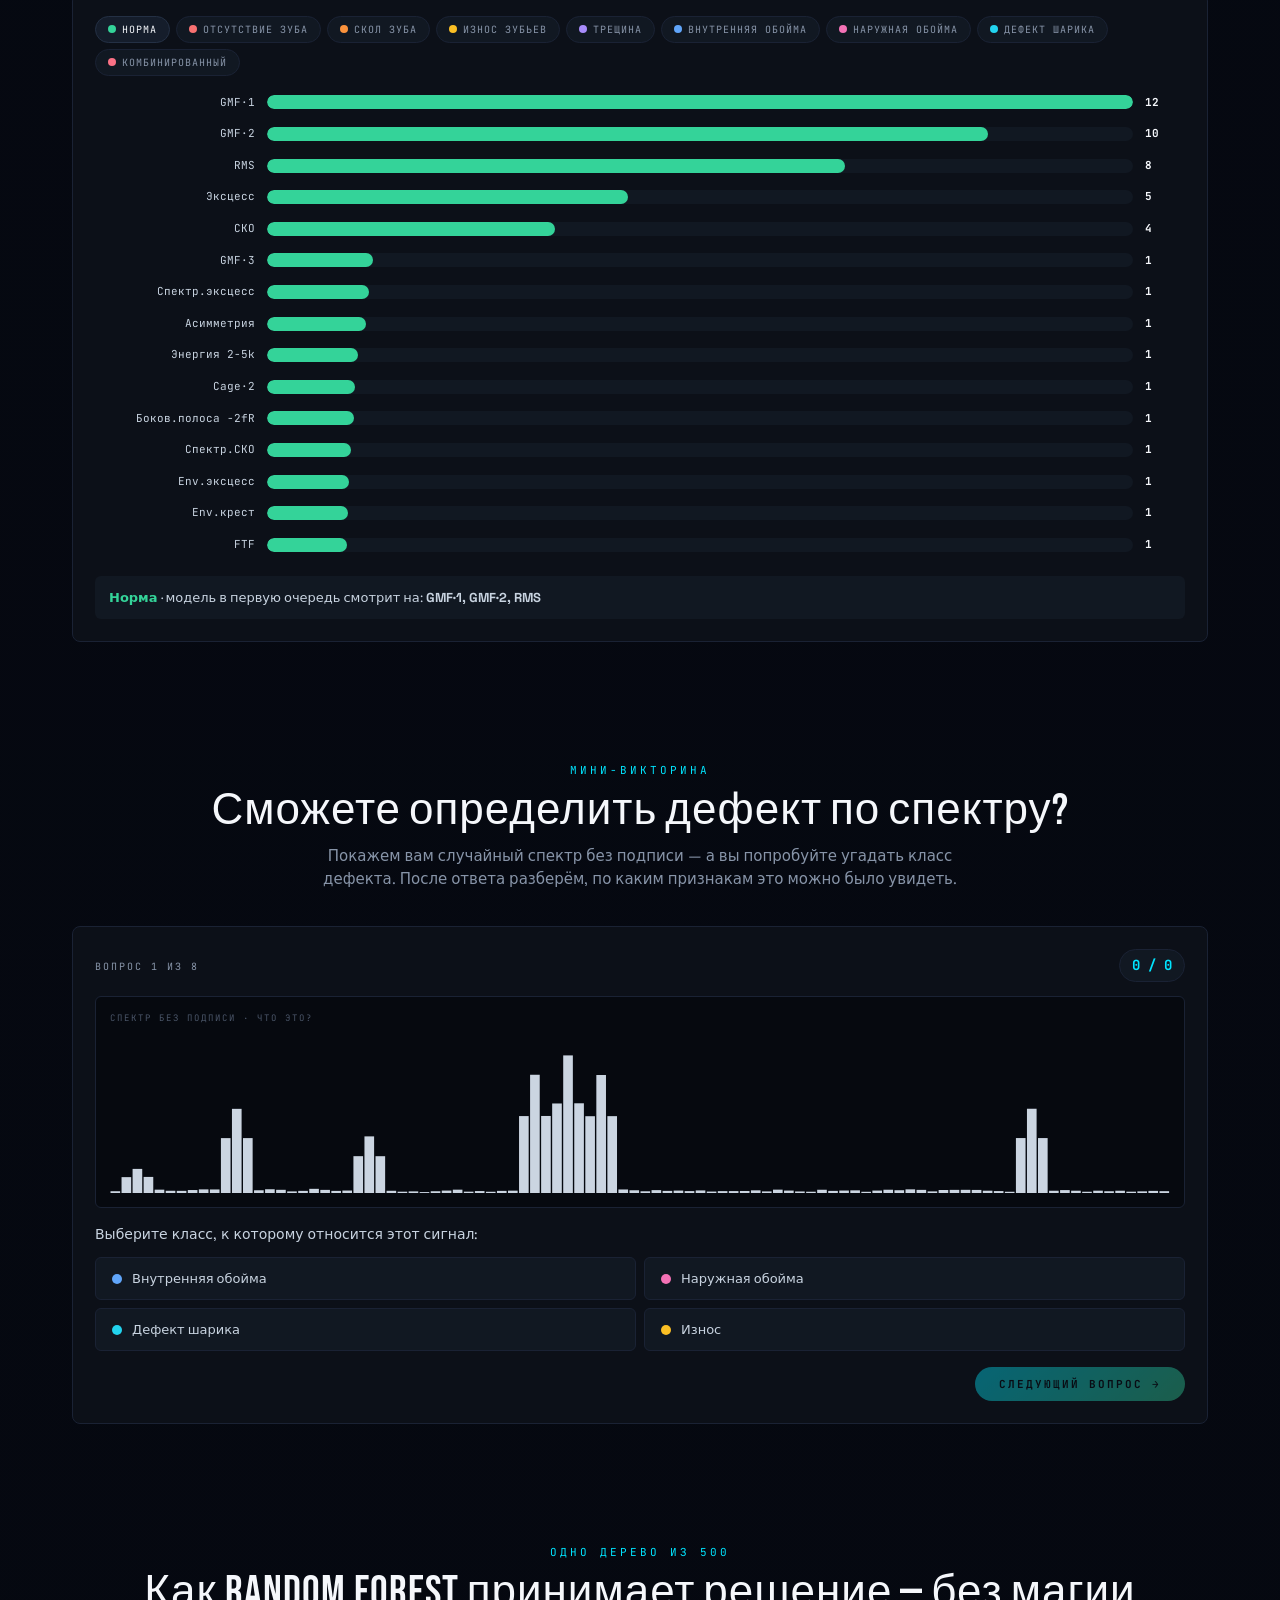
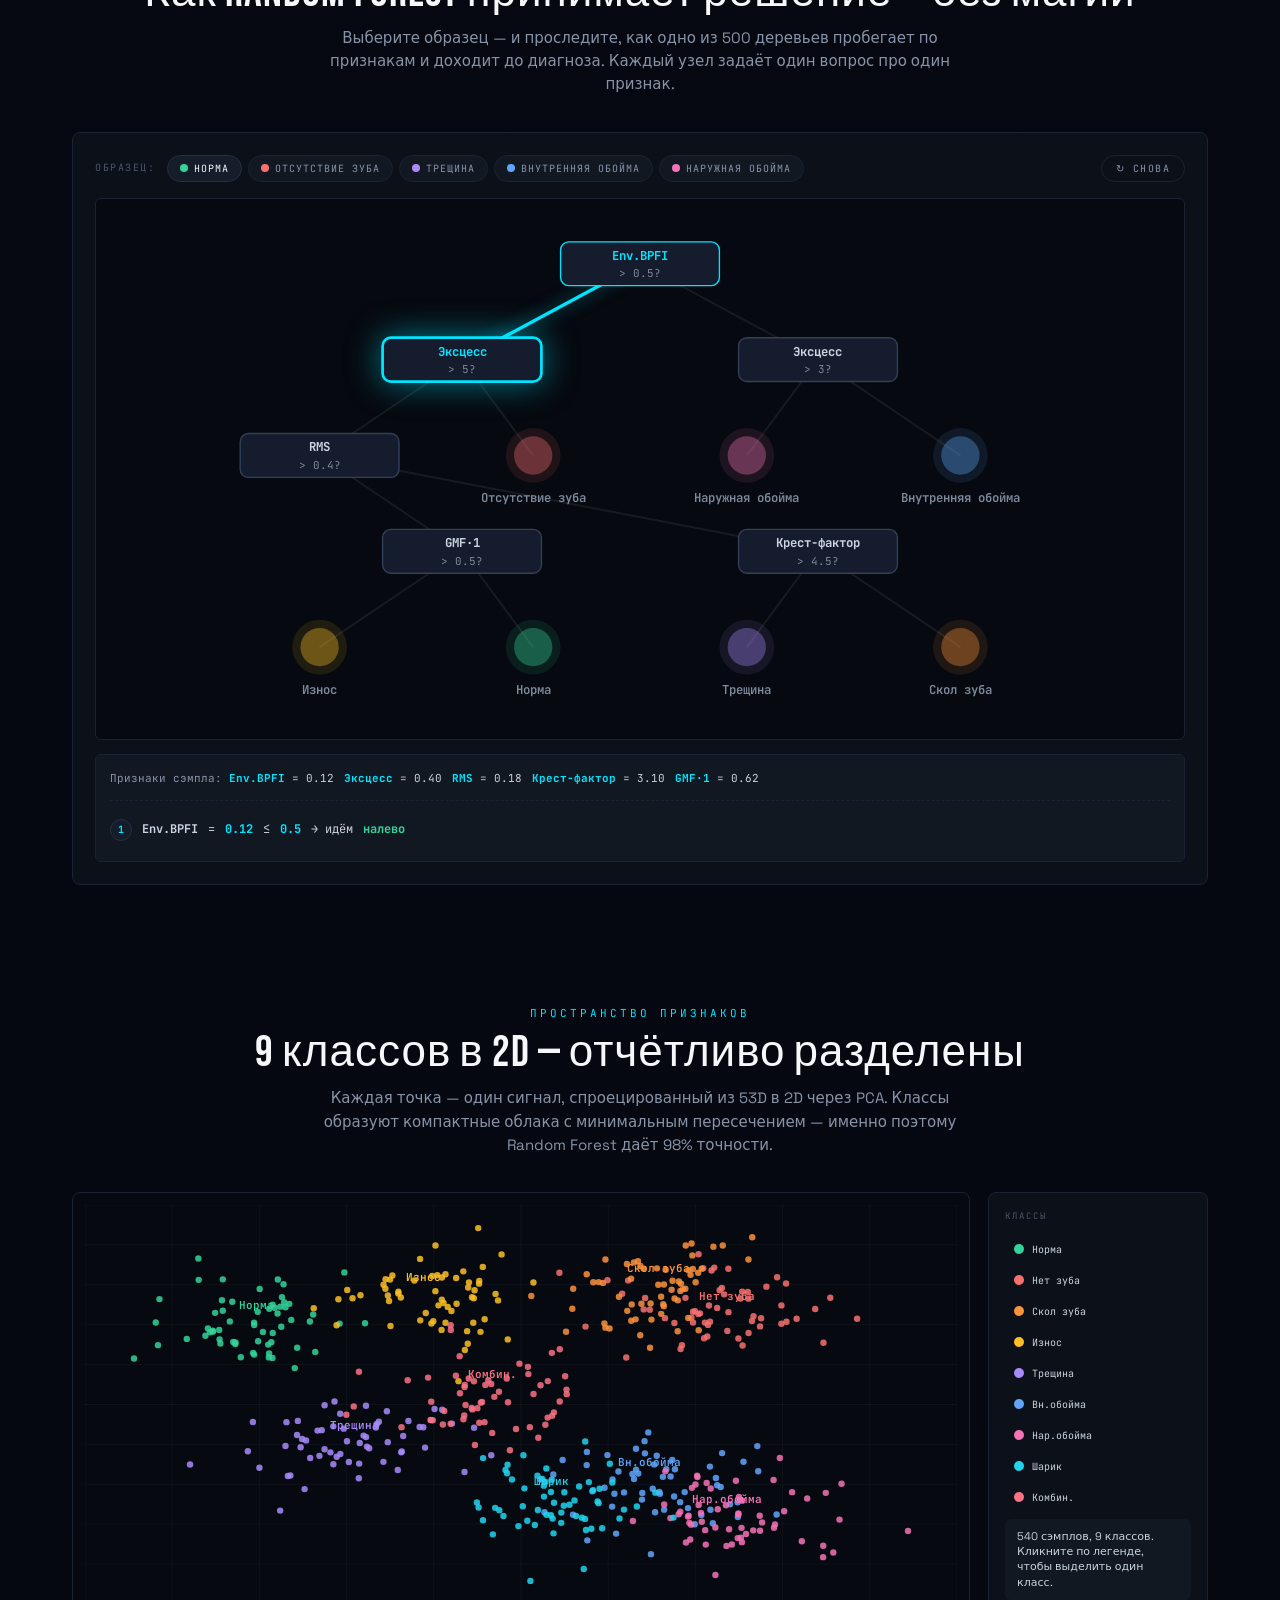
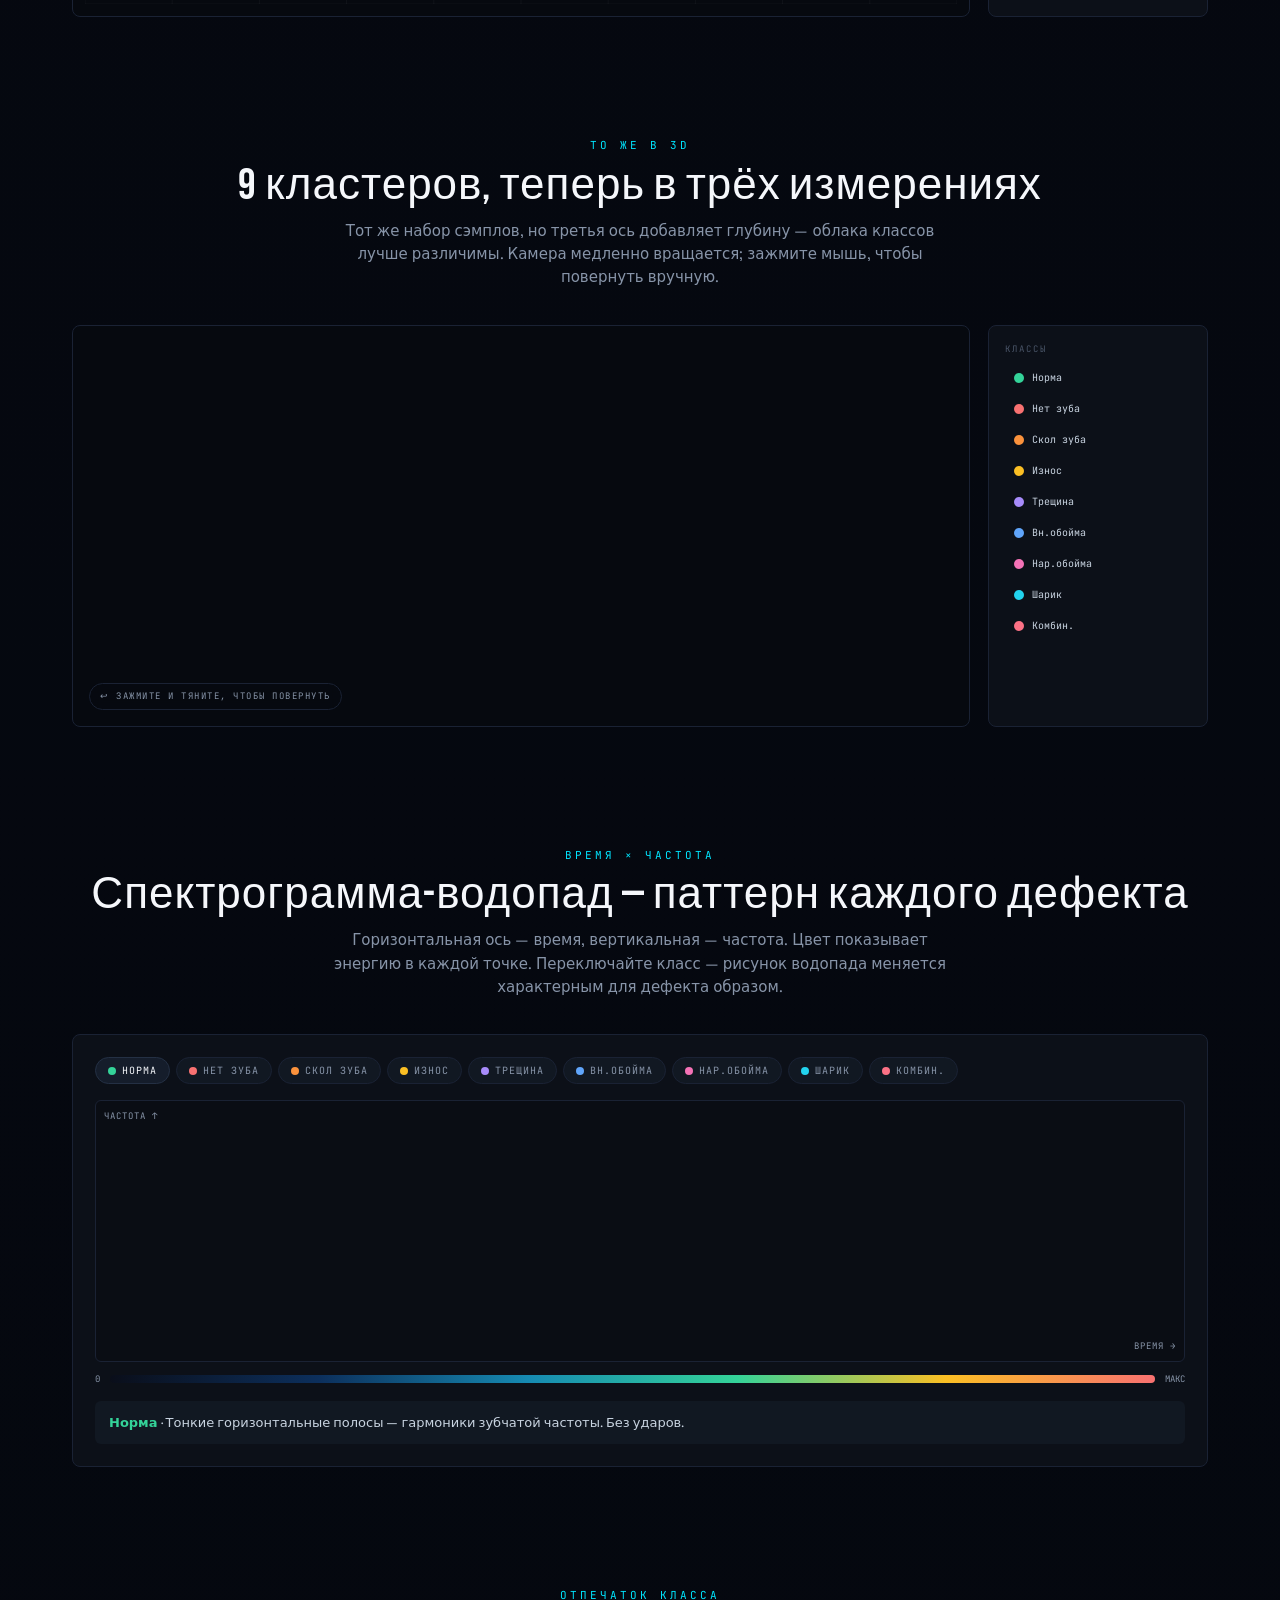
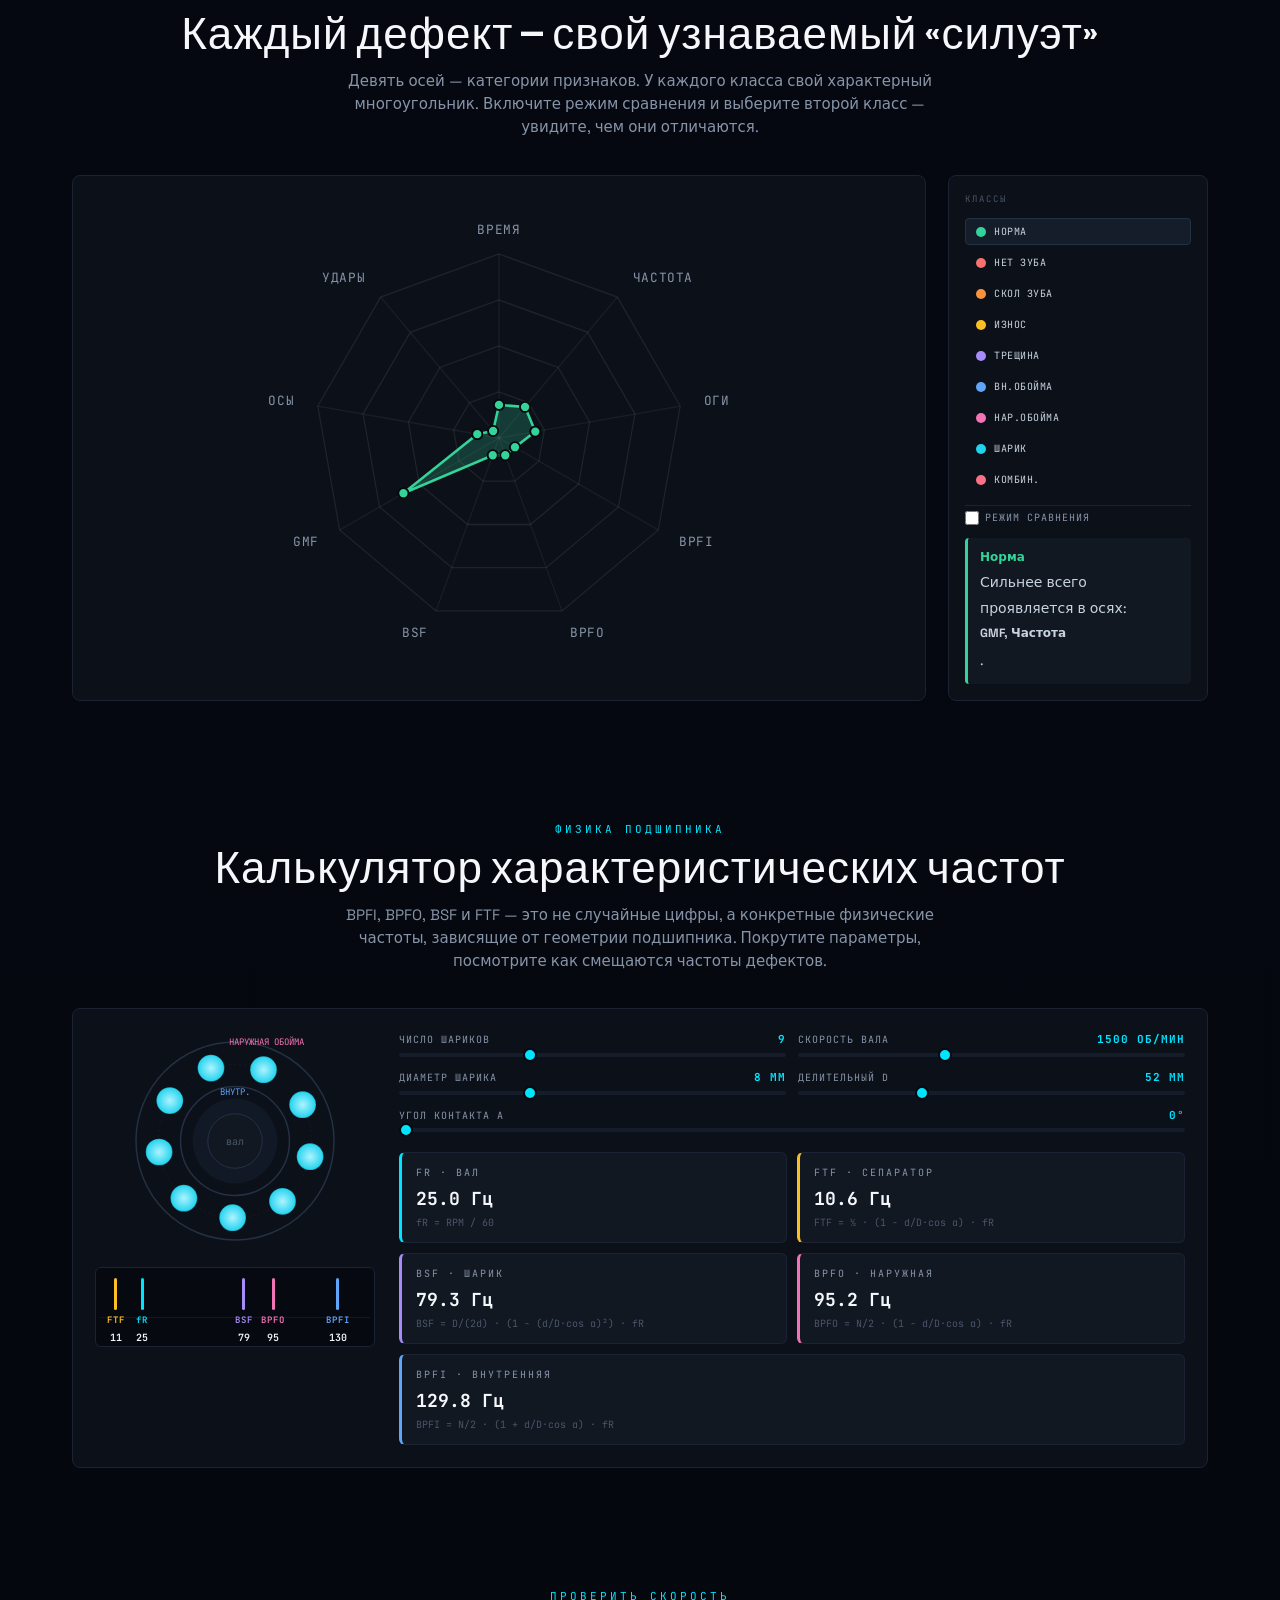
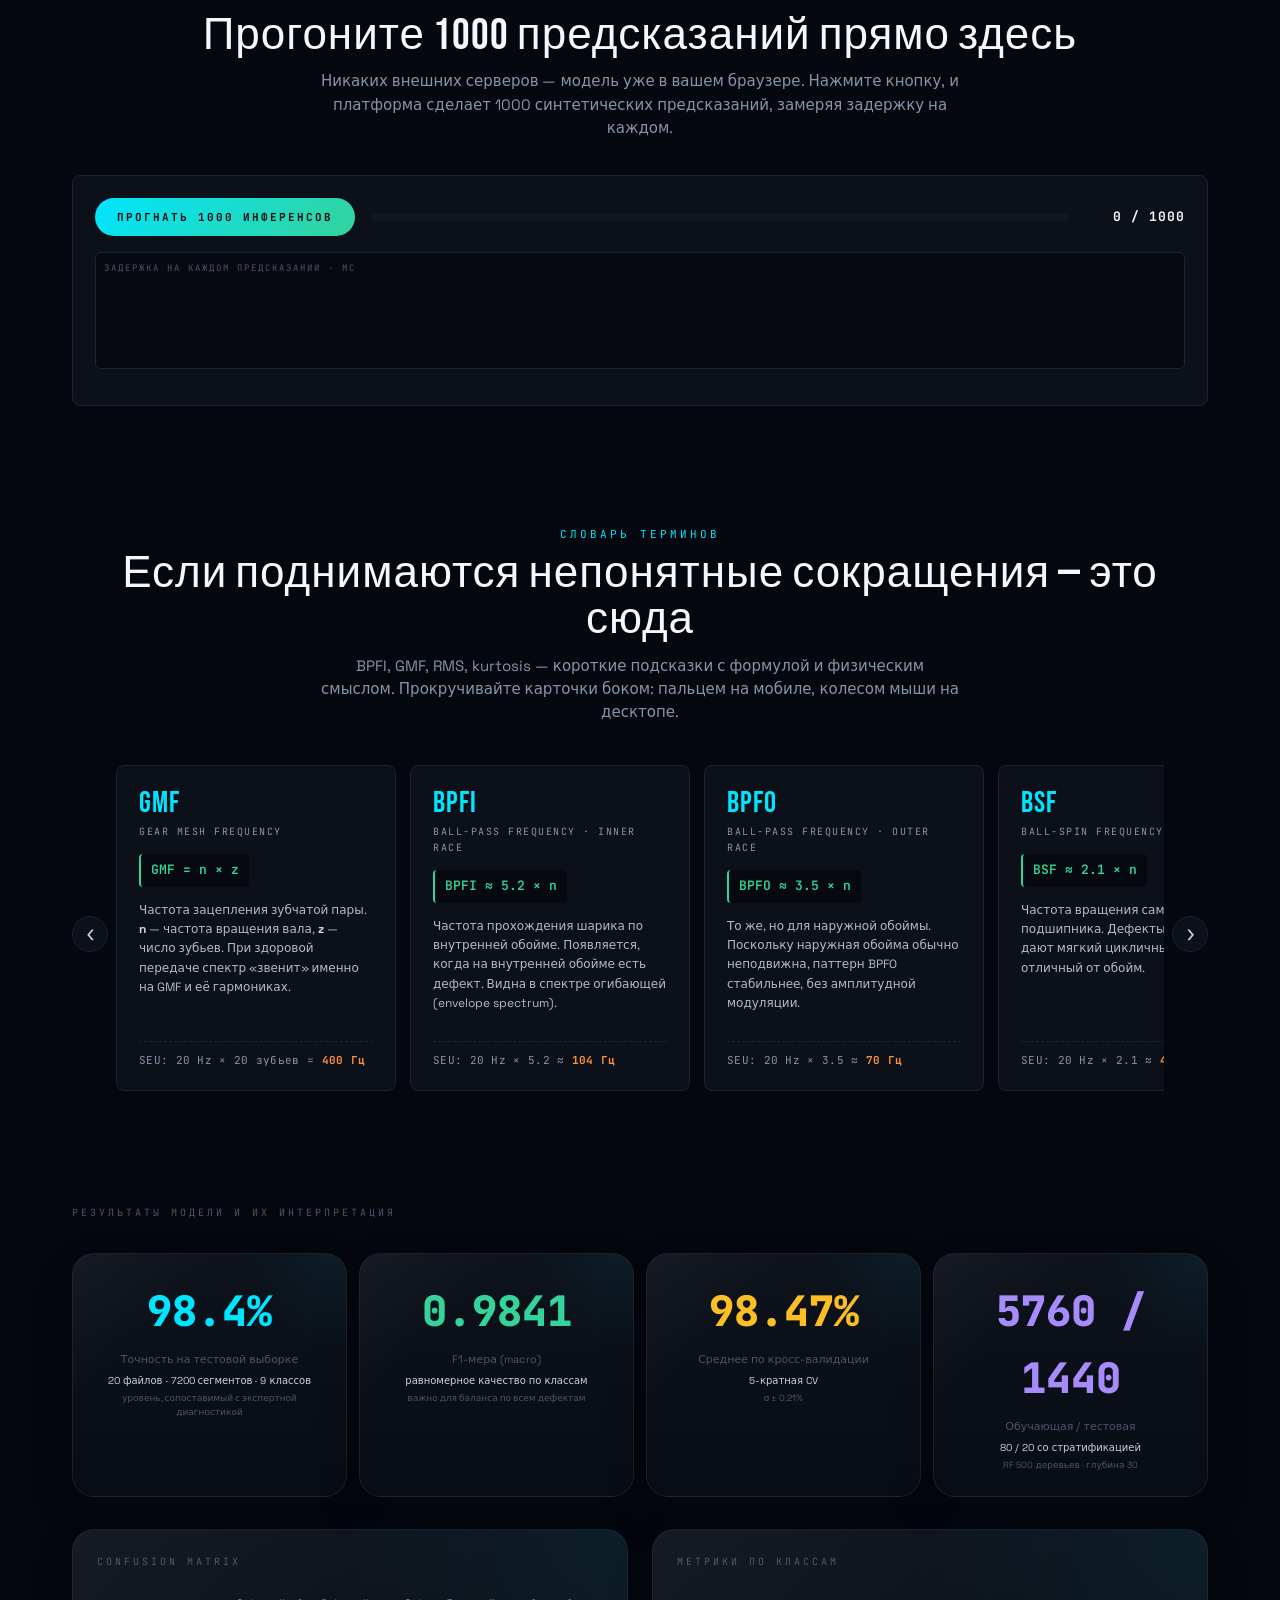
==== commit 71d1dec9: "feat: tree path + 3D class space + inference benchmark blocks Three more showcase blocks join the ho" ====
--- a/web/index.html
+++ b/web/index.html
@@ -693,6 +693,34 @@
   </section>
 
   <!-- ═════════════════════════════════════════════════════════════
+       SHOWCASE: DECISION TREE PATH
+       ═════════════════════════════════════════════════════════════ -->
+  <section class="section showcase-section" id="section-tree" style="padding-top:40px">
+    <div class="container">
+      <div class="showcase-head">
+        <div class="showcase-kicker">ОДНО ДЕРЕВО ИЗ 500</div>
+        <h2 class="showcase-title">Как Random Forest принимает решение — без магии</h2>
+        <p class="showcase-lead">
+          Выберите образец — и проследите, как одно из 500 деревьев пробегает по признакам и доходит до диагноза.
+          Каждый узел задаёт один вопрос про один признак.
+        </p>
+      </div>
+      <div class="tp-shell" id="treePath">
+        <div class="tp-controls">
+          <span class="tp-controls-label">Образец:</span>
+          <div class="tp-samples"></div>
+          <button class="tp-restart" type="button" title="Прогнать снова">↻ снова</button>
+        </div>
+        <div class="tp-canvas-wrap">
+          <svg class="tp-svg" xmlns="http://www.w3.org/2000/svg"></svg>
+        </div>
+        <div class="tp-log"></div>
+        <div class="tp-verdict"></div>
+      </div>
+    </div>
+  </section>
+
+  <!-- ═════════════════════════════════════════════════════════════
        SHOWCASE: CLASS SPACE
        ═════════════════════════════════════════════════════════════ -->
   <section class="section showcase-section" id="section-class-space" style="padding-top:40px">
@@ -711,6 +739,32 @@
           <div class="cs-side-kicker">КЛАССЫ</div>
           <div class="cs-legend"></div>
           <div class="cs-summary"></div>
+        </aside>
+      </div>
+    </div>
+  </section>
+
+  <!-- ═════════════════════════════════════════════════════════════
+       SHOWCASE: 3D CLASS SPACE
+       ═════════════════════════════════════════════════════════════ -->
+  <section class="section showcase-section" id="section-class-space-3d" style="padding-top:40px">
+    <div class="container">
+      <div class="showcase-head">
+        <div class="showcase-kicker">ТО ЖЕ В 3D</div>
+        <h2 class="showcase-title">9 кластеров, теперь в трёх измерениях</h2>
+        <p class="showcase-lead">
+          Тот же набор сэмплов, но третья ось добавляет глубину — облака классов лучше различимы.
+          Камера медленно вращается; зажмите мышь, чтобы повернуть вручную.
+        </p>
+      </div>
+      <div class="cs3-shell" id="classSpace3D">
+        <div class="cs3-canvas-wrap">
+          <canvas></canvas>
+          <div class="cs3-hint">↩ зажмите и тяните, чтобы повернуть</div>
+        </div>
+        <aside class="cs3-side">
+          <div class="cs3-side-kicker">КЛАССЫ</div>
+          <div class="cs3-legend"></div>
         </aside>
       </div>
     </div>
@@ -845,6 +899,34 @@
             </div>
           </div>
         </div>
+      </div>
+    </div>
+  </section>
+
+  <!-- ═════════════════════════════════════════════════════════════
+       SHOWCASE: INFERENCE BENCHMARK
+       ═════════════════════════════════════════════════════════════ -->
+  <section class="section showcase-section" id="section-bench" style="padding-top:40px">
+    <div class="container">
+      <div class="showcase-head">
+        <div class="showcase-kicker">ПРОВЕРИТЬ СКОРОСТЬ</div>
+        <h2 class="showcase-title">Прогоните 1000 предсказаний прямо здесь</h2>
+        <p class="showcase-lead">
+          Никаких внешних серверов — модель уже в вашем браузере. Нажмите кнопку, и платформа
+          сделает 1000 синтетических предсказаний, замеряя задержку на каждом.
+        </p>
+      </div>
+      <div class="bench-shell" id="inferenceBench">
+        <div class="bench-top">
+          <button class="bench-run" type="button">ПРОГНАТЬ 1000 ИНФЕРЕНСОВ</button>
+          <div class="bench-progress"><div class="bench-progress-fill"></div></div>
+          <div class="bench-counter">0 / 1000</div>
+        </div>
+        <div class="bench-spark-wrap">
+          <div class="bench-spark-label">Задержка на каждом предсказании · мс</div>
+          <canvas class="bench-spark"></canvas>
+        </div>
+        <div class="bench-stats"></div>
       </div>
     </div>
   </section>
@@ -1413,7 +1495,7 @@
 <script src="js/viz.js?v=20260522-hero-script"></script>
 <script src="js/uiStates.js?v=20260520-ui-states-3"></script>
 <script src="js/presentation.js?v=20260520-presentation-1"></script>
-<script src="js/homeShowcase.js?v=20260522-showcase-6"></script>
+<script src="js/homeShowcase.js?v=20260522-showcase-7"></script>
 <script src="js/analysisExtras.js?v=20260522-extras-1"></script>
 <script src="js/app.js?v=20260501-subpath-fix-1"></script>
 <!-- Notification toast container -->
--- a/web/css/style.css
+++ b/web/css/style.css
@@ -10077,3 +10077,387 @@
 @media (max-width: 700px) {
   .quiz-options { grid-template-columns: 1fr; }
 }
+
+/* ═══════════════════════════════════════════════════════════════
+   14) INFERENCE BENCHMARK
+   ═══════════════════════════════════════════════════════════════ */
+.bench-shell {
+  background: var(--surface);
+  border: 1px solid var(--border);
+  border-radius: 8px;
+  padding: 22px;
+}
+.bench-top {
+  display: flex;
+  align-items: center;
+  gap: 16px;
+  flex-wrap: wrap;
+  margin-bottom: 16px;
+}
+.bench-run {
+  padding: 12px 22px;
+  background: linear-gradient(135deg, var(--cyan), var(--green));
+  color: var(--bg);
+  border: none;
+  border-radius: 999px;
+  font-family: var(--mono);
+  font-size: 11px;
+  font-weight: 700;
+  letter-spacing: 2px;
+  text-transform: uppercase;
+  cursor: pointer;
+  transition: transform .2s, box-shadow .2s, opacity .2s;
+  flex-shrink: 0;
+}
+.bench-run:disabled {
+  opacity: 0.55;
+  cursor: not-allowed;
+}
+.bench-run:not(:disabled):hover {
+  transform: translateY(-1px);
+  box-shadow: 0 6px 20px rgba(0, 229, 255, 0.35);
+}
+:root[data-theme="light"] .bench-run { color: #fff; }
+.bench-progress {
+  flex: 1;
+  height: 8px;
+  min-width: 180px;
+  background: var(--surface2);
+  border-radius: 4px;
+  overflow: hidden;
+}
+.bench-progress-fill {
+  height: 100%;
+  width: 0%;
+  background: linear-gradient(90deg, var(--cyan), var(--green));
+  transition: width .1s linear;
+}
+.bench-counter {
+  font-family: var(--mono);
+  font-size: 13px;
+  font-weight: 700;
+  color: var(--text-strong);
+  letter-spacing: 1px;
+  min-width: 100px;
+  text-align: right;
+}
+.bench-spark-wrap {
+  background: var(--bg);
+  border: 1px solid var(--border);
+  border-radius: 6px;
+  padding: 8px;
+  margin-bottom: 14px;
+}
+.bench-spark-label {
+  font-family: var(--mono);
+  font-size: 9px;
+  letter-spacing: 2px;
+  color: var(--muted);
+  text-transform: uppercase;
+  margin-bottom: 4px;
+}
+.bench-spark {
+  width: 100%;
+  height: 80px;
+  display: block;
+}
+.bench-stats {
+  display: none;
+  grid-template-columns: repeat(6, 1fr);
+  gap: 10px;
+  animation: benchStatsIn .4s ease;
+}
+.bench-stats.show { display: grid; }
+@keyframes benchStatsIn {
+  from { opacity: 0; transform: translateY(6px); }
+  to   { opacity: 1; transform: translateY(0); }
+}
+.bench-stat {
+  background: var(--surface2);
+  border: 1px solid var(--border);
+  border-radius: 6px;
+  padding: 10px 12px;
+  text-align: center;
+}
+.bench-stat span {
+  display: block;
+  font-family: var(--mono);
+  font-size: 9px;
+  letter-spacing: 1.5px;
+  color: var(--muted);
+  text-transform: uppercase;
+  margin-bottom: 2px;
+}
+.bench-stat strong {
+  font-family: var(--mono);
+  font-size: 16px;
+  font-weight: 700;
+  color: var(--text-strong);
+}
+.bench-stat--accent {
+  border-color: var(--cyan);
+  background: var(--tint-cyan);
+}
+.bench-stat--accent strong { color: var(--cyan); }
+@media (max-width: 800px) {
+  .bench-stats { grid-template-columns: repeat(3, 1fr); }
+}
+
+/* ═══════════════════════════════════════════════════════════════
+   15) 3D CLASS SPACE
+   ═══════════════════════════════════════════════════════════════ */
+.cs3-shell {
+  display: grid;
+  grid-template-columns: 1fr 220px;
+  gap: 18px;
+}
+.cs3-canvas-wrap {
+  background: var(--bg);
+  border: 1px solid var(--border);
+  border-radius: 8px;
+  padding: 12px;
+  position: relative;
+  min-height: 400px;
+}
+.cs3-canvas-wrap canvas {
+  width: 100%;
+  height: 100%;
+  min-height: 376px;
+  display: block;
+}
+.cs3-hint {
+  position: absolute;
+  bottom: 16px;
+  left: 16px;
+  font-family: var(--mono);
+  font-size: 9px;
+  letter-spacing: 1.5px;
+  color: var(--muted-hi);
+  text-transform: uppercase;
+  background: rgba(7, 11, 18, 0.6);
+  backdrop-filter: blur(6px);
+  padding: 5px 10px;
+  border-radius: 999px;
+  border: 1px solid var(--border);
+  pointer-events: none;
+}
+:root[data-theme="light"] .cs3-hint {
+  background: rgba(255,255,255,0.7);
+}
+.cs3-side {
+  background: var(--surface);
+  border: 1px solid var(--border);
+  border-radius: 8px;
+  padding: 16px;
+}
+.cs3-side-kicker {
+  font-family: var(--mono);
+  font-size: 9px;
+  letter-spacing: 2px;
+  color: var(--muted);
+  text-transform: uppercase;
+  margin-bottom: 8px;
+}
+.cs3-legend {
+  display: flex;
+  flex-direction: column;
+  gap: 4px;
+}
+.cs3-legend-item {
+  display: flex;
+  align-items: center;
+  gap: 8px;
+  padding: 6px 8px;
+  background: transparent;
+  border: 1px solid transparent;
+  border-radius: 4px;
+  font-family: var(--mono);
+  font-size: 10px;
+  color: var(--text);
+  cursor: pointer;
+  transition: background .2s, opacity .2s, border-color .2s;
+  text-align: left;
+}
+.cs3-legend-item:hover { background: var(--surface2); }
+.cs3-legend-item.is-active {
+  border-color: var(--border-hi);
+  background: var(--surface3);
+}
+.cs3-legend-item.is-dim { opacity: 0.32; }
+.cs3-legend-dot {
+  width: 10px; height: 10px; border-radius: 50%;
+  flex-shrink: 0;
+}
+@media (max-width: 880px) {
+  .cs3-shell { grid-template-columns: 1fr; }
+}
+
+/* ═══════════════════════════════════════════════════════════════
+   16) DECISION TREE PATH
+   ═══════════════════════════════════════════════════════════════ */
+.tp-shell {
+  background: var(--surface);
+  border: 1px solid var(--border);
+  border-radius: 8px;
+  padding: 22px;
+}
+.tp-controls {
+  display: flex;
+  flex-wrap: wrap;
+  gap: 8px;
+  align-items: center;
+  margin-bottom: 16px;
+}
+.tp-controls-label {
+  font-family: var(--mono);
+  font-size: 10px;
+  letter-spacing: 1.5px;
+  color: var(--muted);
+  text-transform: uppercase;
+  margin-right: 4px;
+}
+.tp-samples {
+  display: inline-flex;
+  flex-wrap: wrap;
+  gap: 6px;
+  flex: 1;
+}
+.tp-sample {
+  display: inline-flex;
+  align-items: center;
+  gap: 6px;
+  padding: 6px 12px;
+  background: var(--surface2);
+  border: 1px solid var(--border);
+  border-radius: 999px;
+  color: var(--muted-hi);
+  font-family: var(--mono);
+  font-size: 10px;
+  letter-spacing: 1px;
+  text-transform: uppercase;
+  cursor: pointer;
+  transition: color .2s, background .2s, border-color .2s;
+}
+.tp-sample:hover { color: var(--text); border-color: var(--border-hi); }
+.tp-sample.is-active { background: var(--surface3); color: var(--text-strong); border-color: var(--border-hi); }
+.tp-sample-dot {
+  width: 8px; height: 8px; border-radius: 50%;
+}
+.tp-restart {
+  padding: 6px 14px;
+  background: transparent;
+  border: 1px solid var(--border);
+  border-radius: 999px;
+  color: var(--muted-hi);
+  font-family: var(--mono);
+  font-size: 10px;
+  letter-spacing: 1.5px;
+  text-transform: uppercase;
+  cursor: pointer;
+  transition: color .2s, border-color .2s;
+}
+.tp-restart:hover { color: var(--cyan); border-color: var(--cyan); }
+.tp-canvas-wrap {
+  background: var(--bg);
+  border: 1px solid var(--border);
+  border-radius: 6px;
+  padding: 10px;
+  overflow: auto;
+}
+.tp-svg {
+  width: 100%;
+  height: auto;
+  min-height: 380px;
+  display: block;
+}
+.tp-edge {
+  stroke: rgba(255, 255, 255, 0.07);
+  stroke-width: 1.4;
+  transition: stroke .3s;
+}
+.tp-edge--active {
+  stroke: var(--cyan);
+  stroke-width: 2.5;
+  filter: drop-shadow(0 0 6px rgba(0, 229, 255, 0.55));
+}
+.tp-node { transition: all .3s ease; }
+.tp-decision.is-current rect {
+  filter: drop-shadow(0 0 12px rgba(0, 229, 255, 0.5));
+}
+.tp-log {
+  margin-top: 14px;
+  background: var(--surface2);
+  border: 1px solid var(--border);
+  border-radius: 6px;
+  padding: 14px;
+  font-family: var(--mono);
+  font-size: 12px;
+  max-height: 200px;
+  overflow-y: auto;
+}
+.tp-log-features {
+  font-size: 11px;
+  color: var(--muted-hi);
+  margin-bottom: 12px;
+  padding-bottom: 12px;
+  border-bottom: 1px dashed var(--border);
+  line-height: 1.7;
+}
+.tp-log-features span {
+  display: inline-block;
+  margin-right: 10px;
+  color: var(--text);
+}
+.tp-log-features b { color: var(--cyan); font-weight: 700; }
+.tp-log-step {
+  display: flex;
+  align-items: baseline;
+  gap: 10px;
+  padding: 6px 0;
+  color: var(--text);
+  line-height: 1.5;
+  animation: tpStepIn .3s ease;
+}
+.tp-log-step b { color: var(--cyan); font-weight: 700; }
+.tp-log-step em {
+  color: var(--green);
+  font-style: normal;
+  font-weight: 700;
+}
+.tp-log-num {
+  flex-shrink: 0;
+  width: 22px;
+  height: 22px;
+  display: inline-flex;
+  align-items: center;
+  justify-content: center;
+  border-radius: 50%;
+  background: var(--surface3);
+  border: 1px solid var(--border-hi);
+  color: var(--cyan);
+  font-size: 10px;
+  font-weight: 700;
+}
+@keyframes tpStepIn {
+  from { opacity: 0; transform: translateX(-8px); }
+  to   { opacity: 1; transform: translateX(0); }
+}
+.tp-verdict {
+  display: none;
+  margin-top: 12px;
+  padding: 14px 18px;
+  background: var(--surface2);
+  border: 1px solid var(--border);
+  border-left: 4px solid var(--cyan);
+  border-radius: 6px;
+  font-family: var(--mono);
+  font-size: 13px;
+  color: var(--text);
+  animation: tpVerdictIn .5s ease;
+}
+.tp-verdict.show { display: block; }
+.tp-verdict strong { font-size: 16px; font-weight: 700; }
+@keyframes tpVerdictIn {
+  from { opacity: 0; transform: scale(0.95); }
+  to   { opacity: 1; transform: scale(1); }
+}
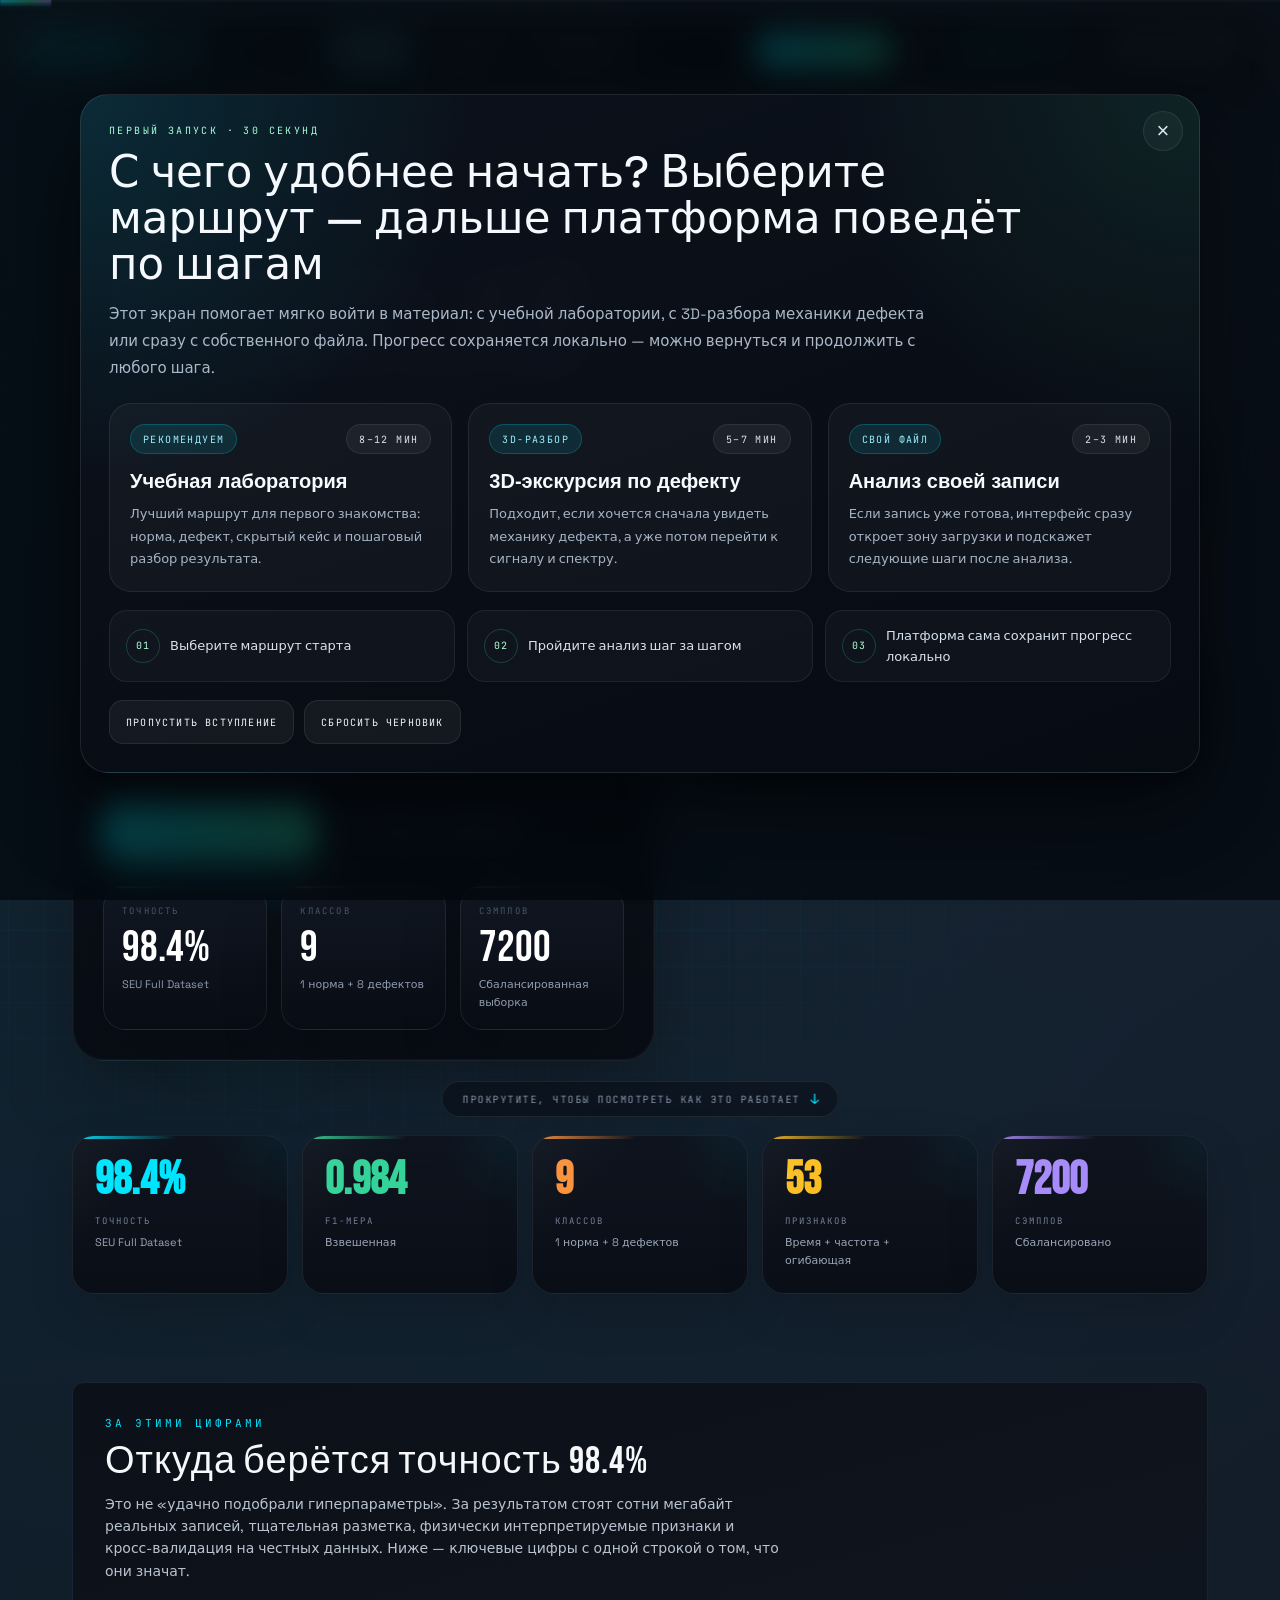
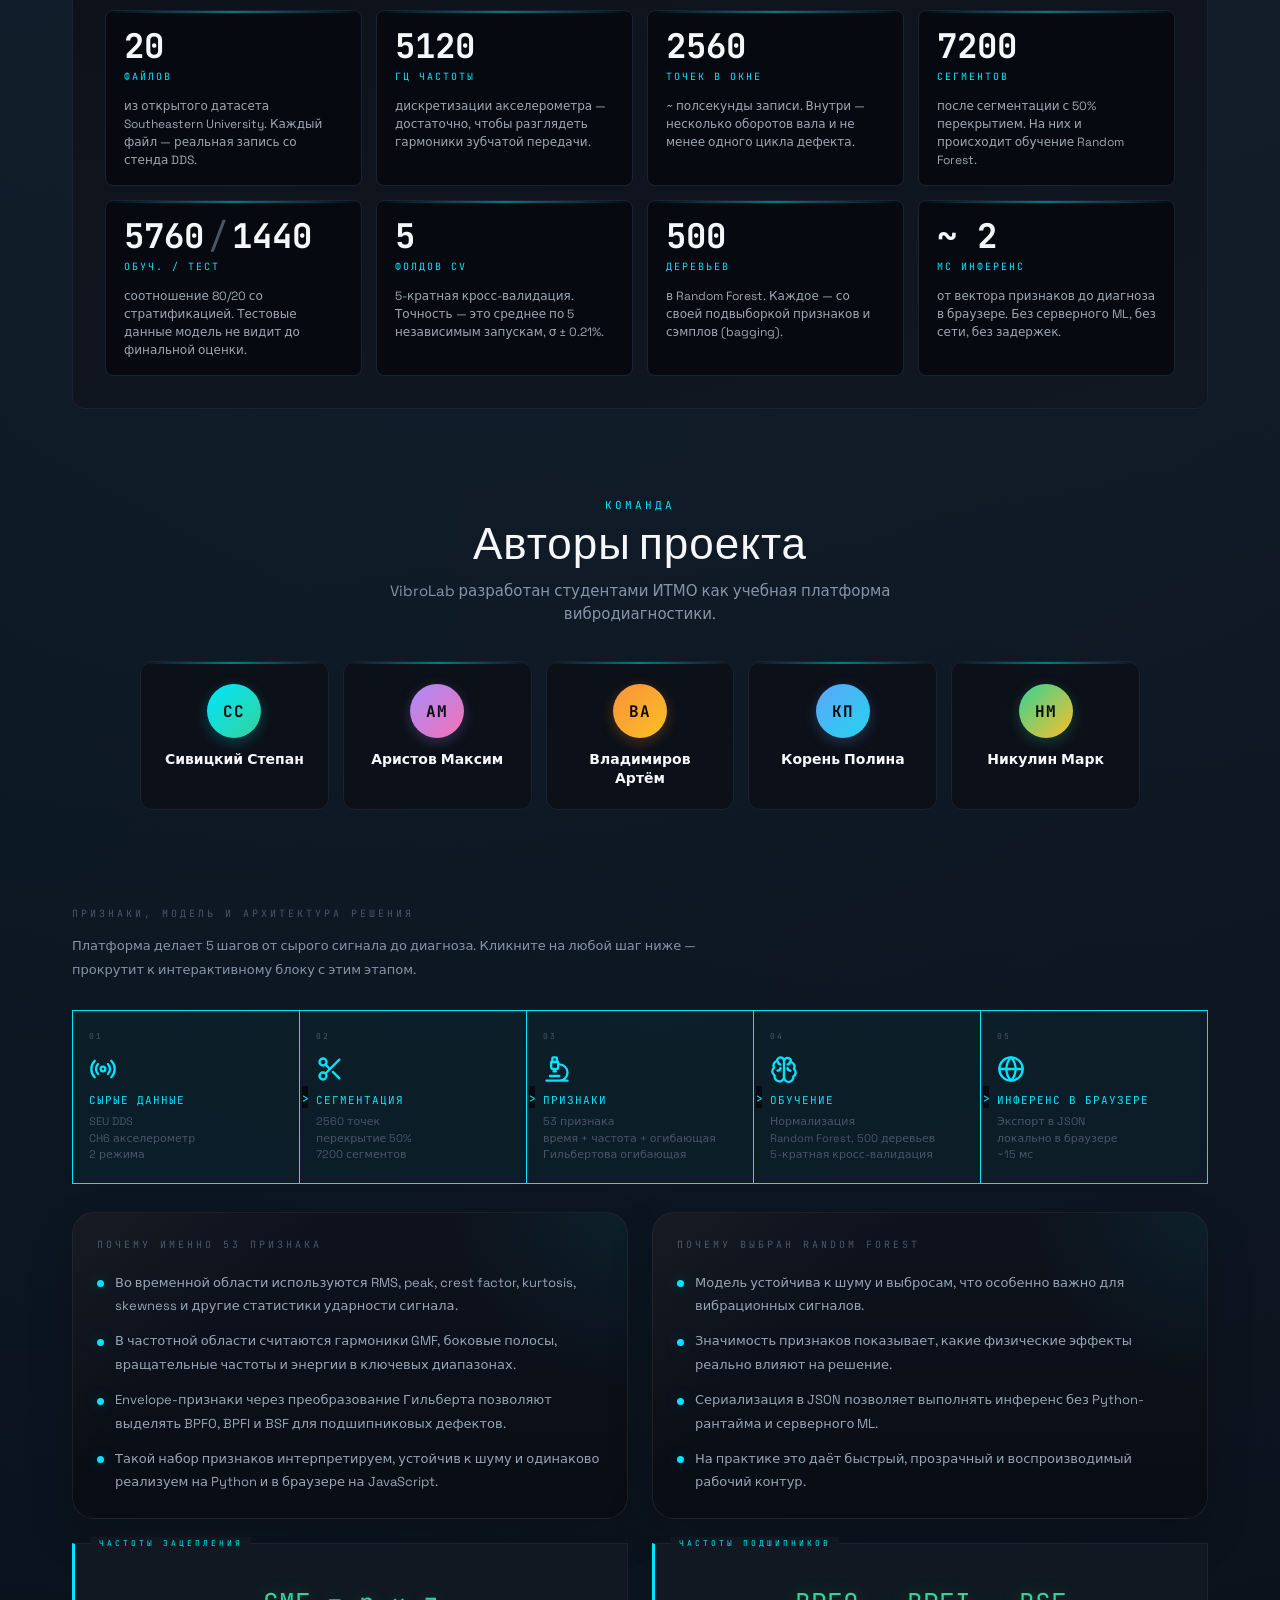
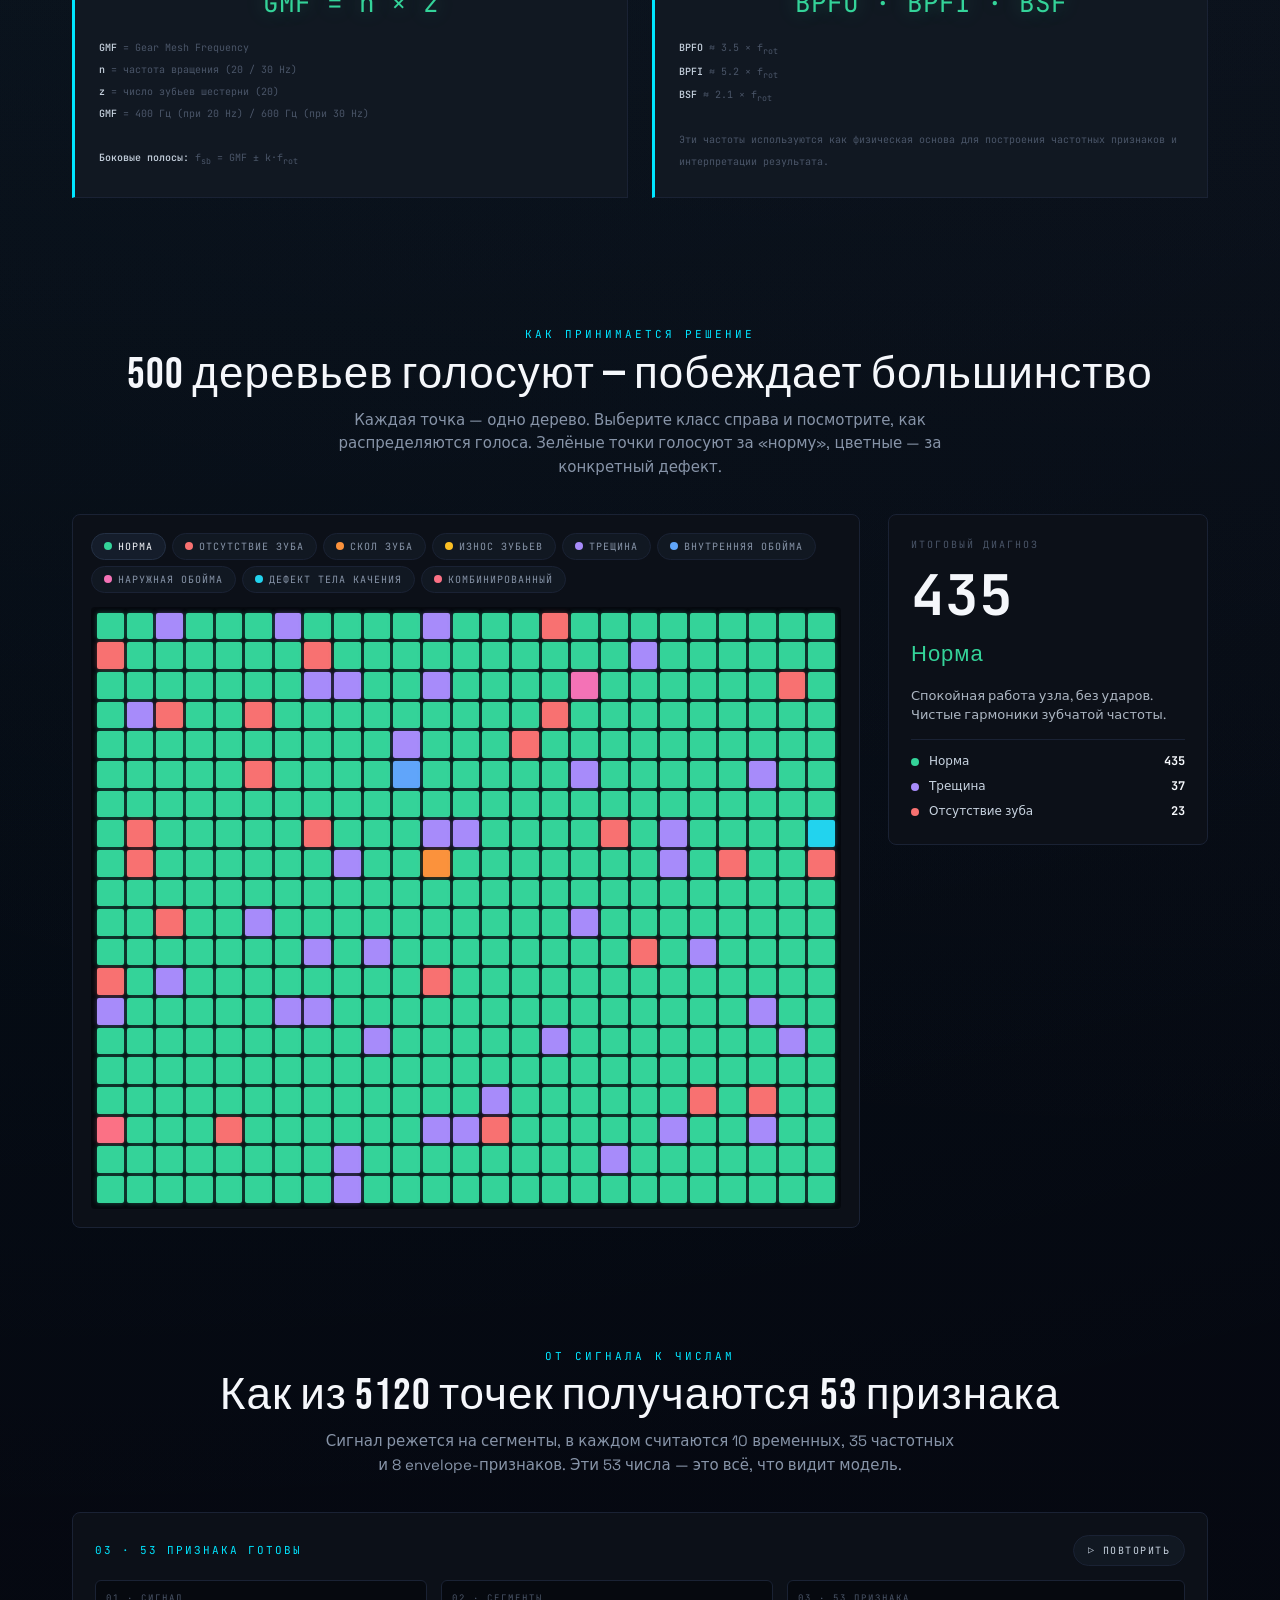
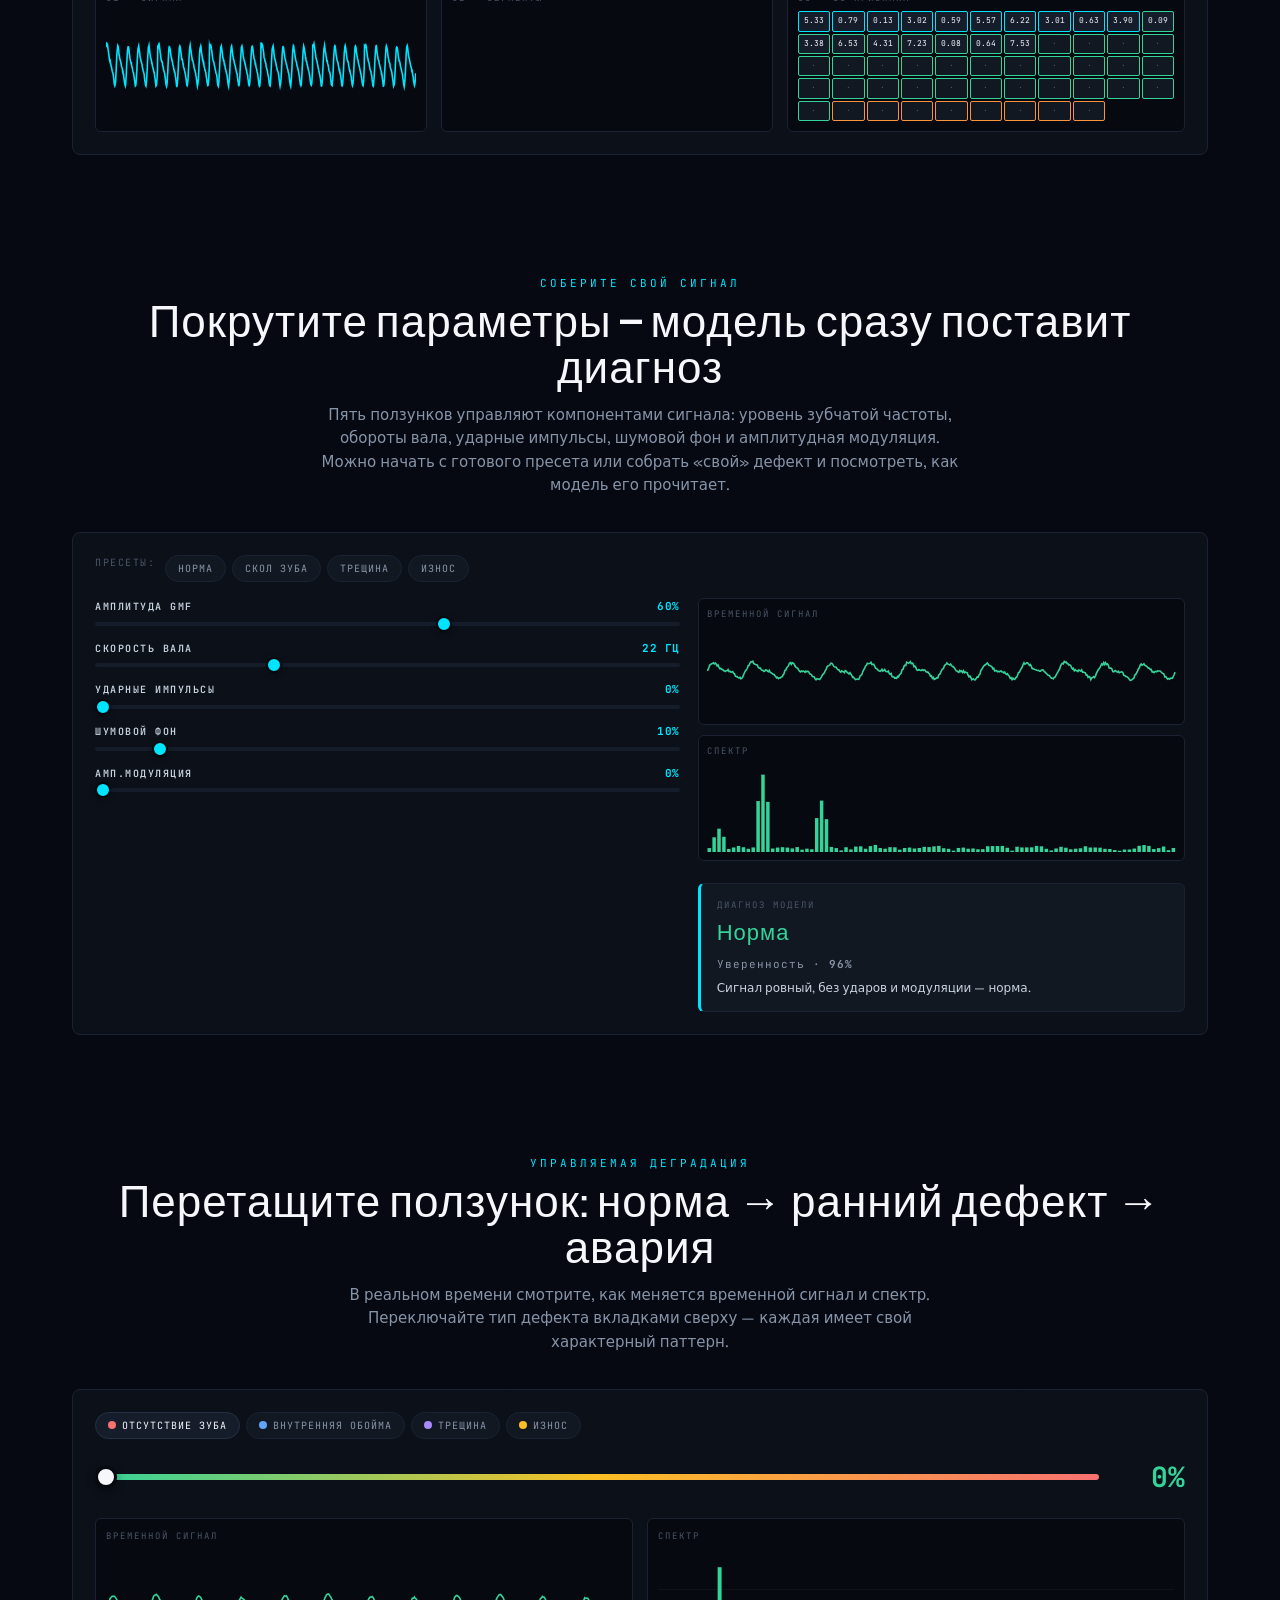
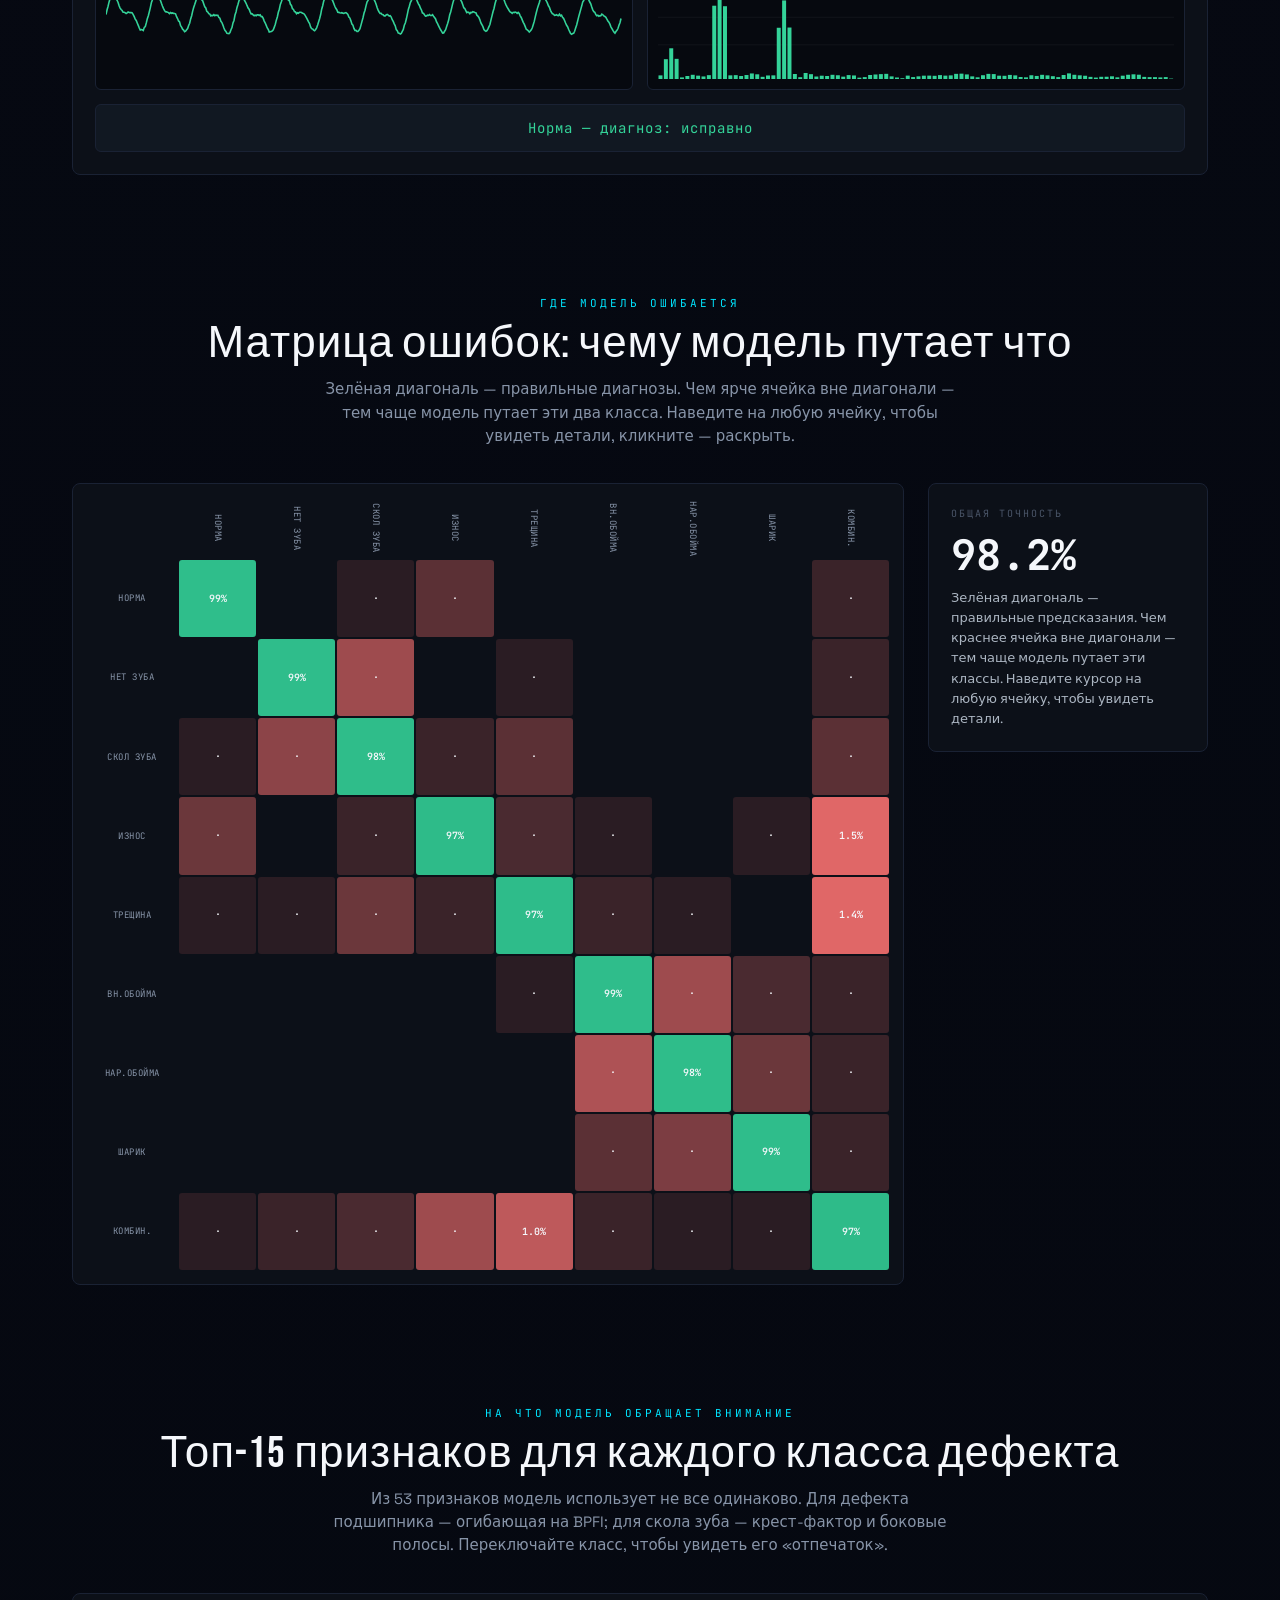
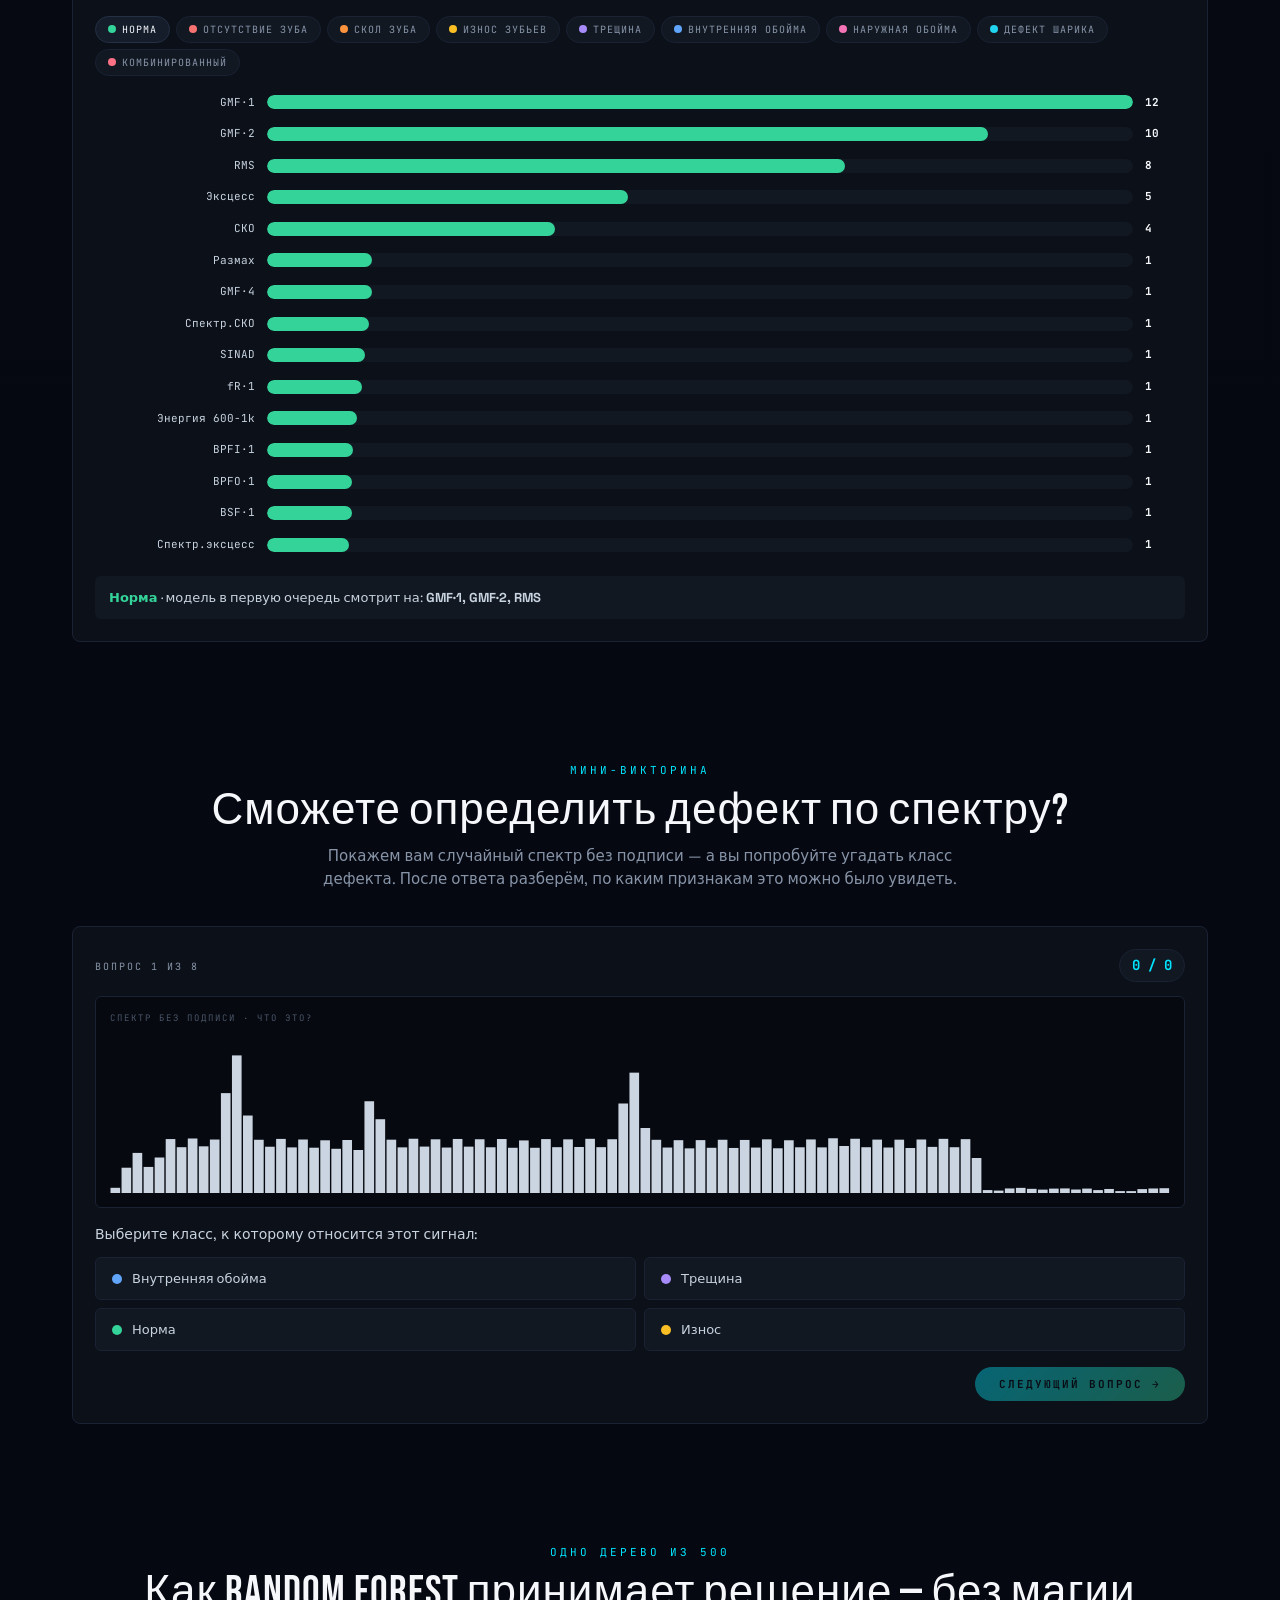
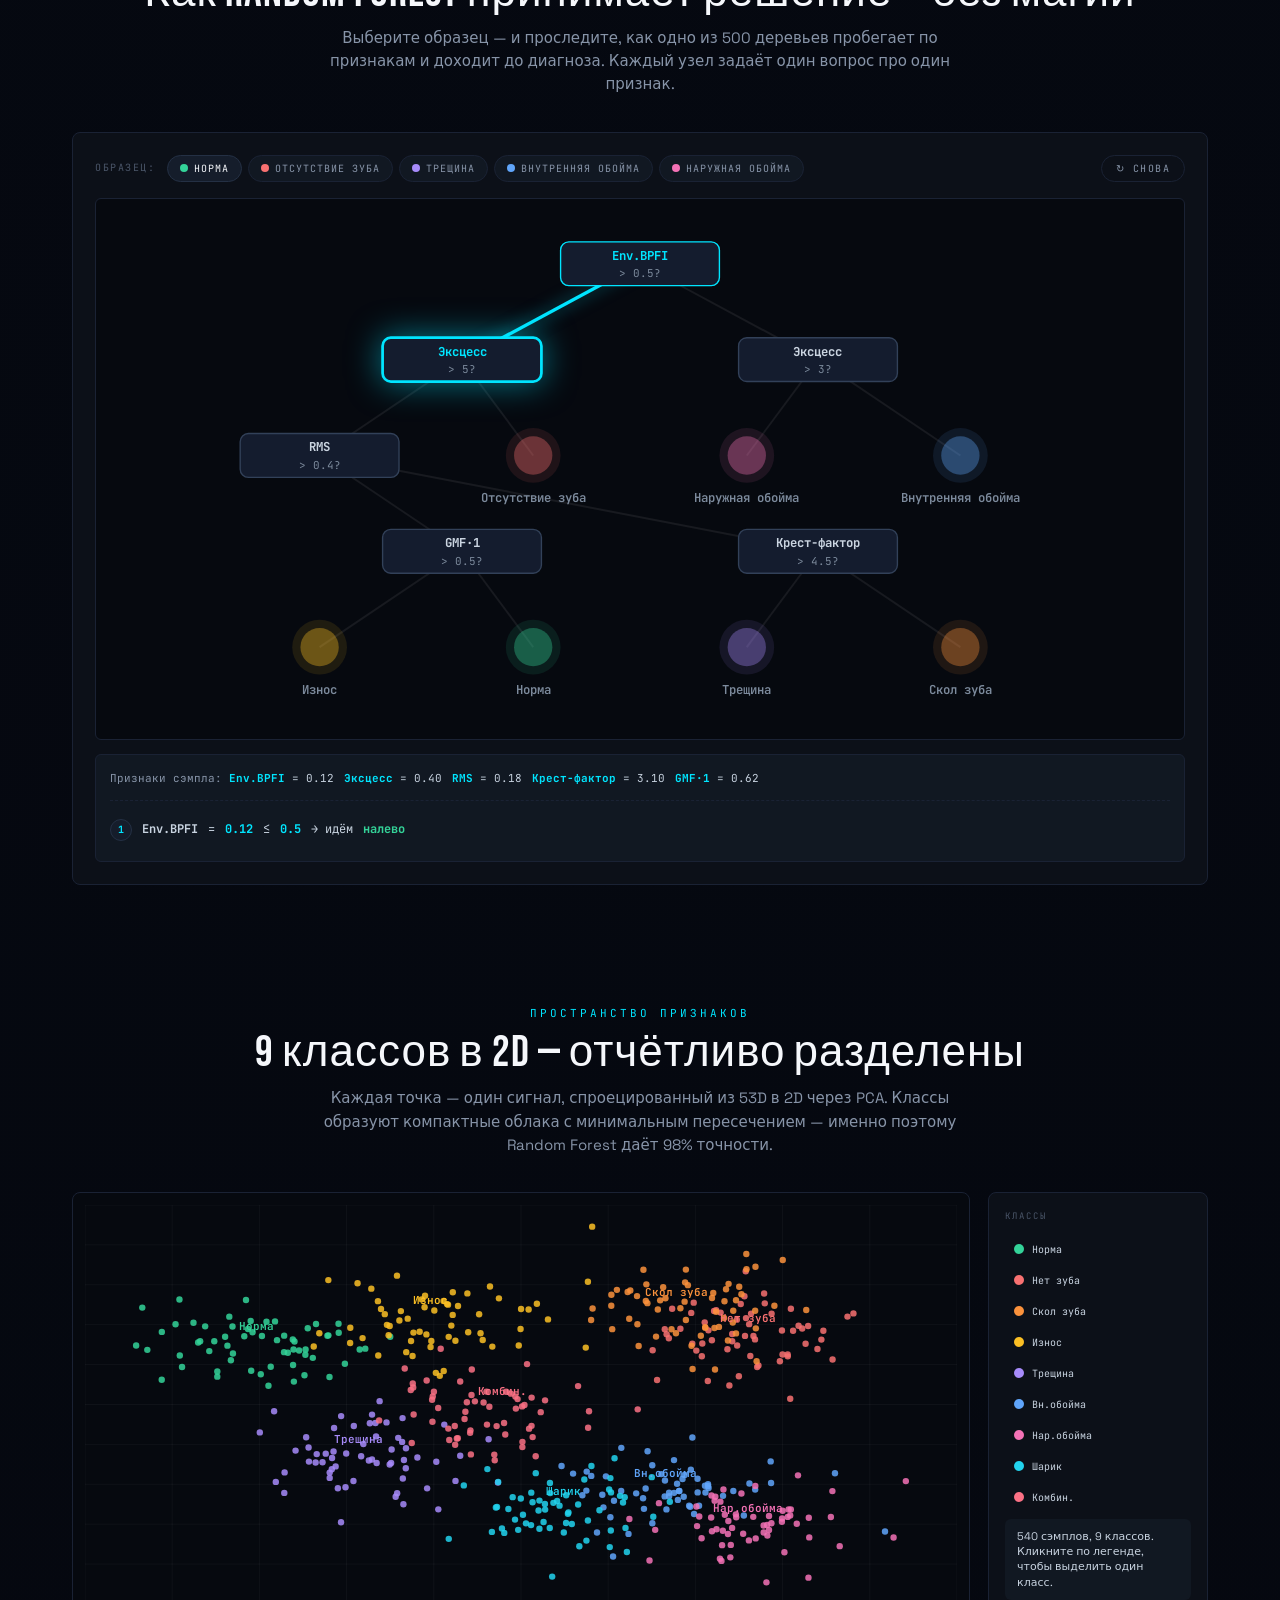
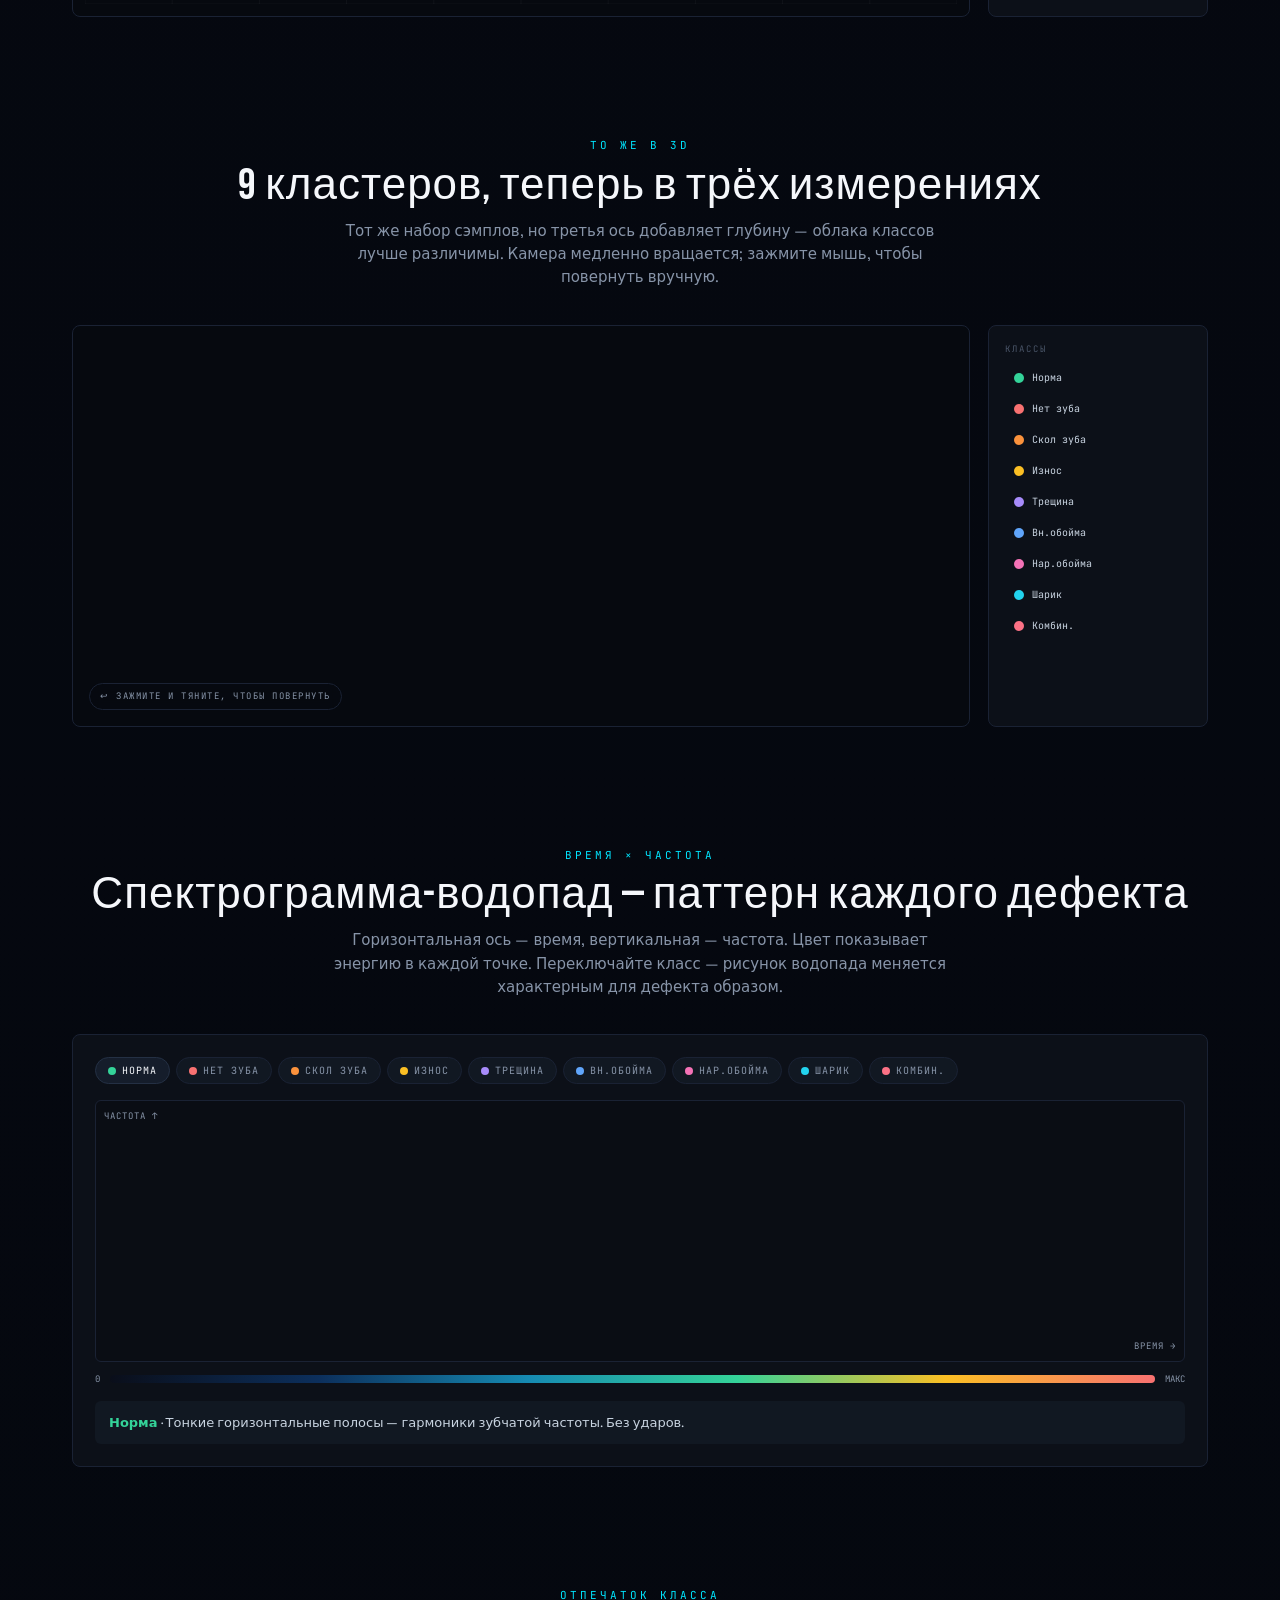
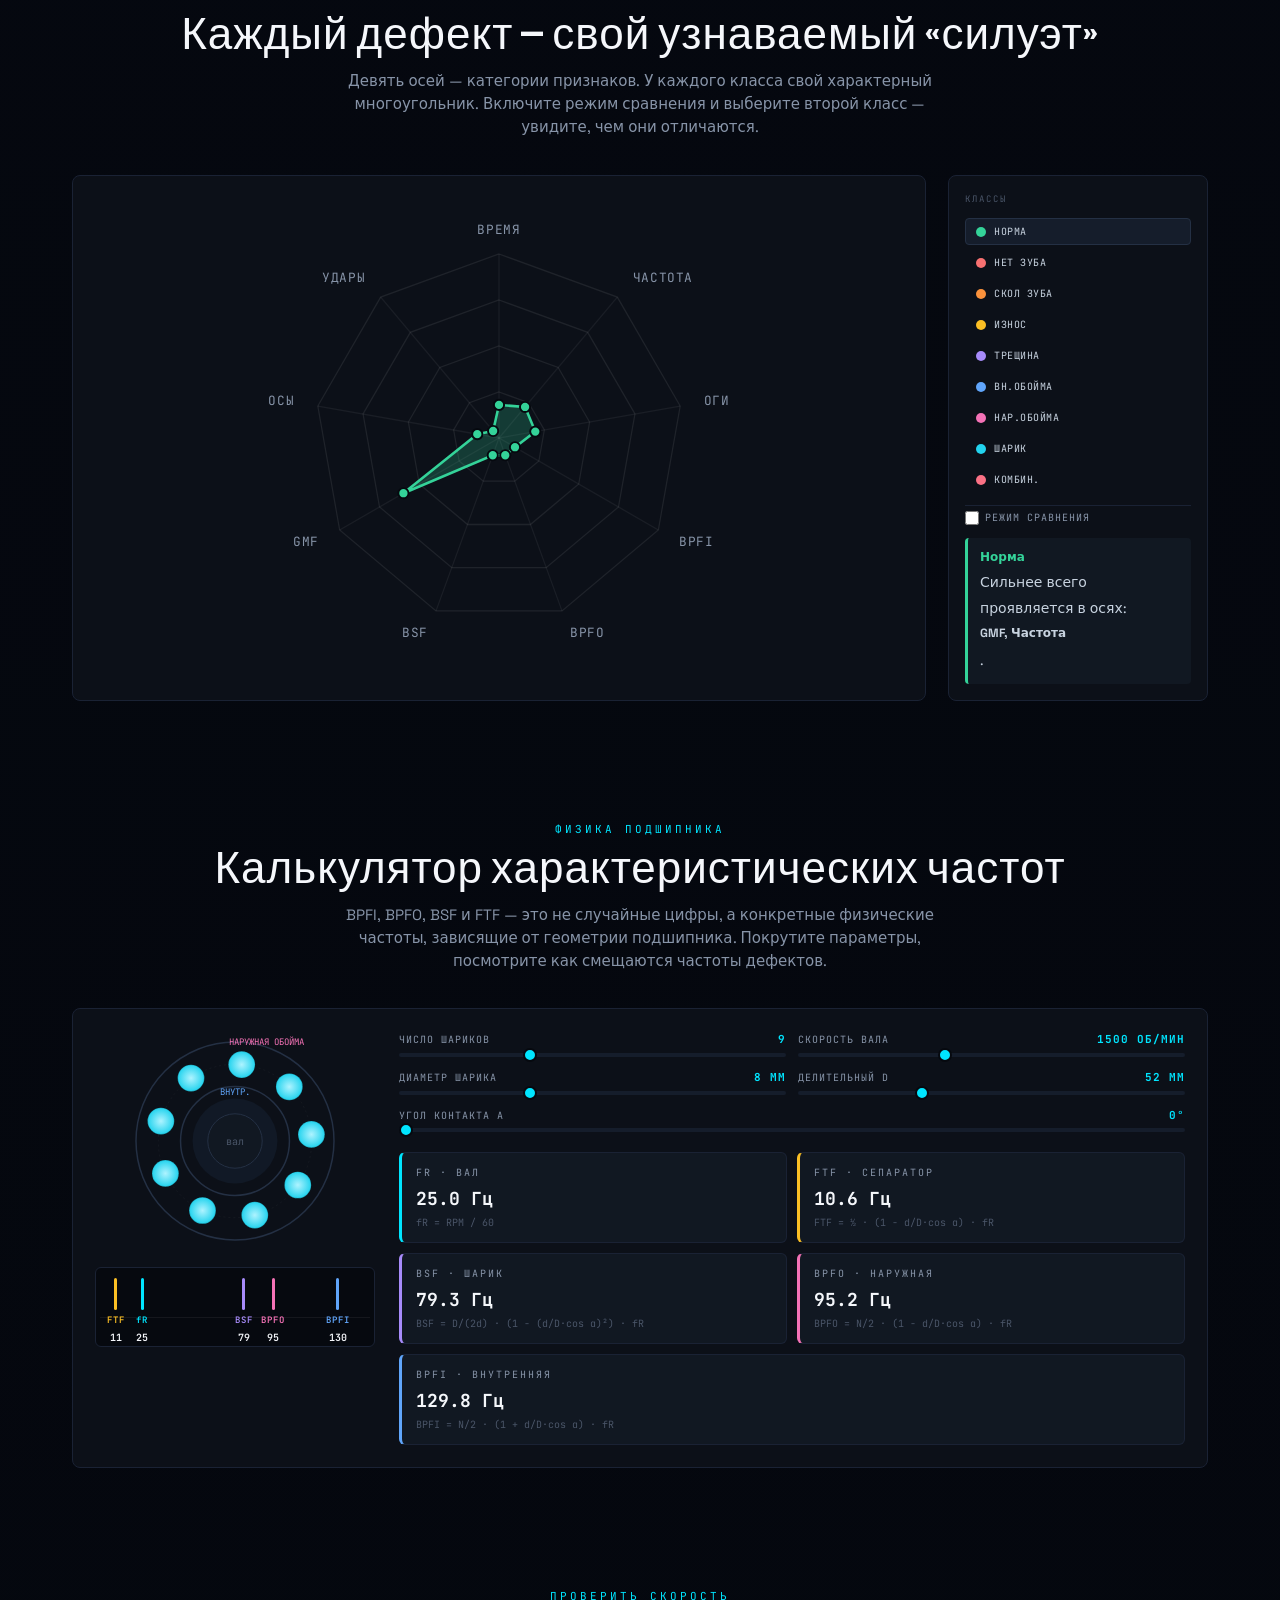
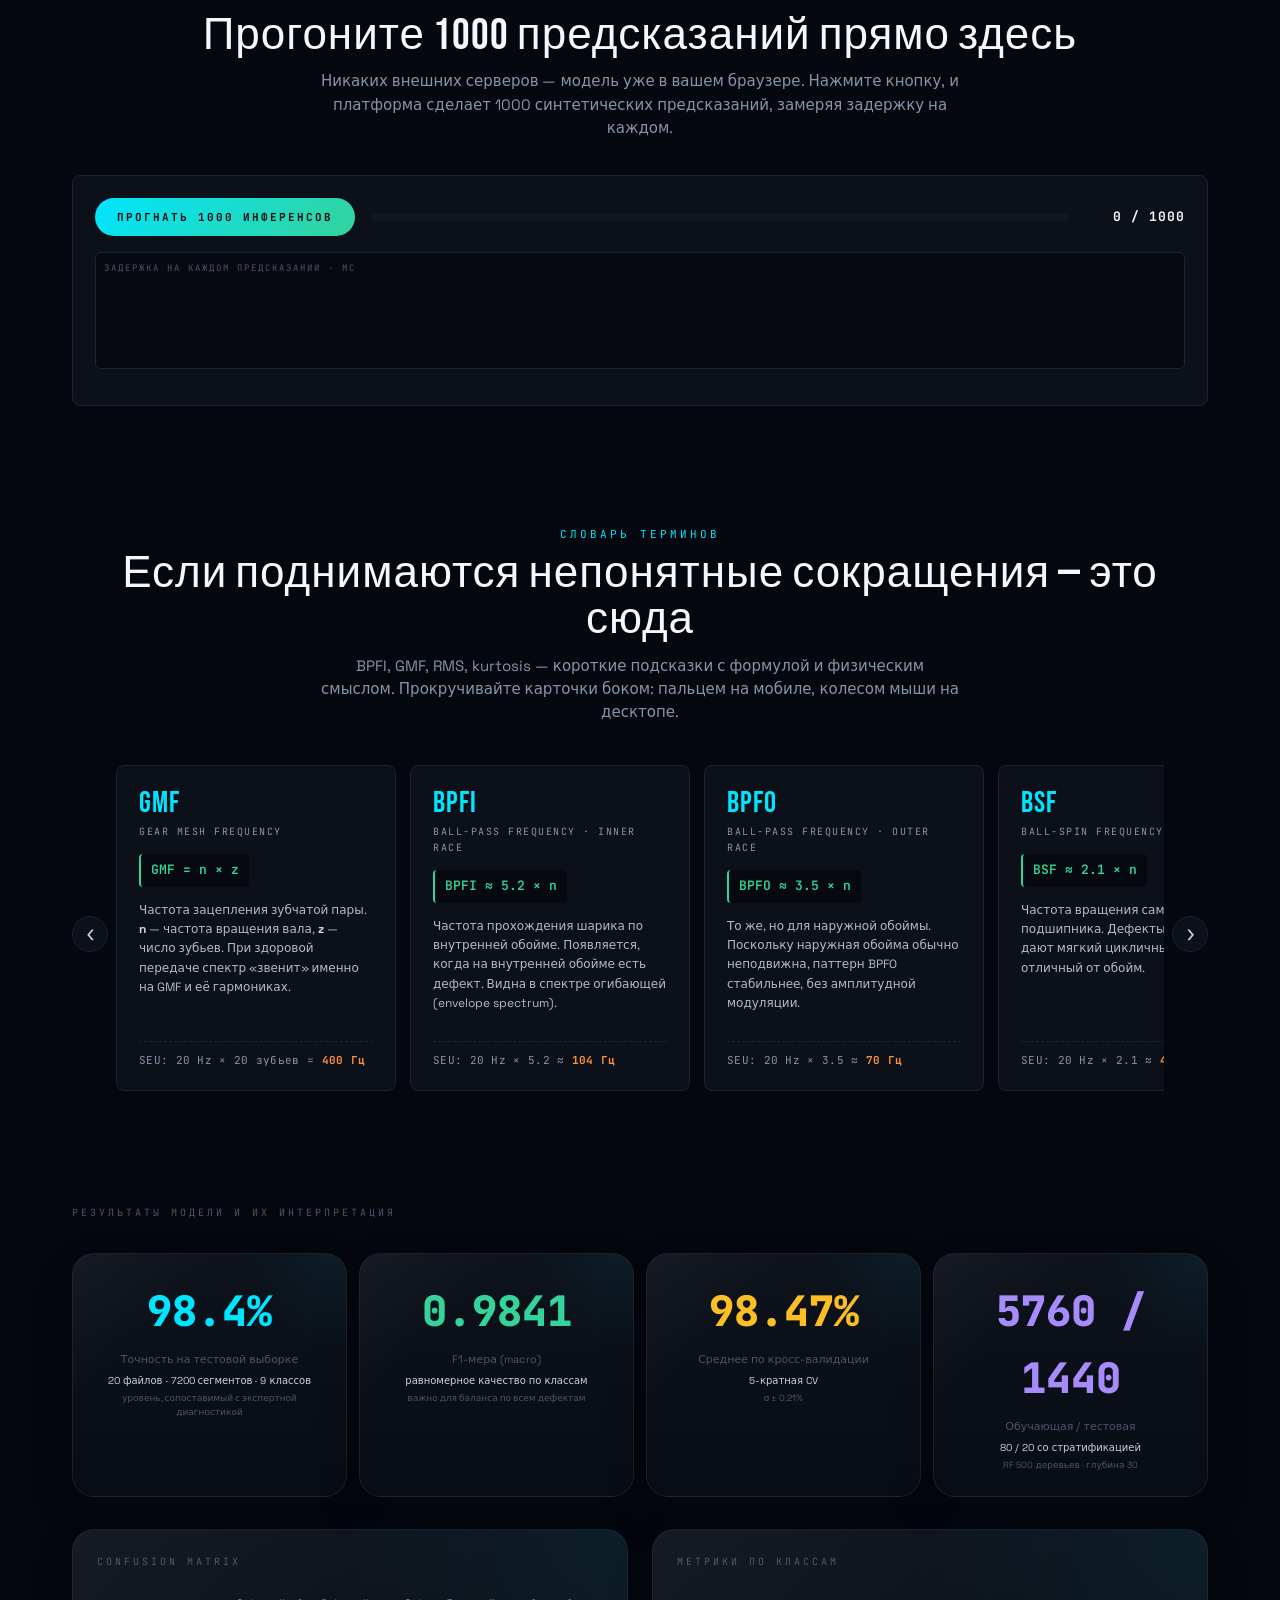
==== commit 6fd0bc74: "feat(analysis): «Что должно быть в файле» — visual requirements block Перед upload-зоной добавлен ра" ====
--- a/web/index.html
+++ b/web/index.html
@@ -1231,9 +1231,142 @@
         </div>
       </div>
 
-
-
-
+      <!-- ═════════════════════════════════════════════════════════════
+           FILE REQUIREMENTS BLOCK — explains what the model expects
+           ═════════════════════════════════════════════════════════════ -->
+      <details class="file-req" id="fileRequirements" open>
+        <summary class="file-req-summary">
+          <span class="file-req-kicker">Перед загрузкой</span>
+          <span class="file-req-title">Что должно быть в файле</span>
+          <span class="file-req-toggle" aria-hidden="true">▾</span>
+        </summary>
+
+        <div class="file-req-body">
+          <p class="file-req-lead">
+            Модель обучена на стенде SEU (Southeast University Gearbox Dataset). Чтобы получить осмысленный диагноз,
+            файл должен содержать <strong>один канал акселерометра</strong>, снятый с вращающегося редуктора или
+            подшипникового узла. Ниже — конкретные требования и примеры.
+          </p>
+
+          <div class="file-req-grid">
+            <div class="file-req-card">
+              <div class="file-req-card-icon"><svg class="icon" aria-hidden="true"><use href="#ic-broadcast"/></svg></div>
+              <div class="file-req-card-body">
+                <div class="file-req-card-label">1. Канал</div>
+                <strong>Один канал вибрации</strong>
+                <p>Сигнал ускорения (мм/с² или g) с акселерометра, установленного на корпусе редуктора или подшипниковой опоры. Многоканальные WAV/CSV — берём первый канал.</p>
+              </div>
+            </div>
+
+            <div class="file-req-card">
+              <div class="file-req-card-icon"><svg class="icon" aria-hidden="true"><use href="#ic-chart"/></svg></div>
+              <div class="file-req-card-body">
+                <div class="file-req-card-label">2. Частота дискретизации</div>
+                <strong>≥ 2 кГц, идеально 5 кГц</strong>
+                <p>SEU использует <code>5120 Гц</code>. Нужно минимум 2 кГц, чтобы по теореме Котельникова уловить ударные частоты подшипниковых дефектов (BPFI/BPFO до ~600 Гц).</p>
+              </div>
+            </div>
+
+            <div class="file-req-card">
+              <div class="file-req-card-icon"><svg class="icon" aria-hidden="true"><use href="#ic-wave"/></svg></div>
+              <div class="file-req-card-body">
+                <div class="file-req-card-label">3. Длительность</div>
+                <strong>≥ 0.5 секунды</strong>
+                <p>Минимум 2560 отсчётов (полсекунды при 5 кГц) — это длина окна, на котором обучалась модель. Чем длиннее запись, тем стабильнее усреднение признаков.</p>
+              </div>
+            </div>
+
+            <div class="file-req-card">
+              <div class="file-req-card-icon"><svg class="icon" aria-hidden="true"><use href="#ic-gear"/></svg></div>
+              <div class="file-req-card-body">
+                <div class="file-req-card-label">4. Источник</div>
+                <strong>Зубчатая передача или подшипник</strong>
+                <p>Лучше всего на оборотах <code>15–35 Гц</code> (как в SEU). Сигнал должен «видеть» дефект — то есть датчик стоит близко к узлу.</p>
+              </div>
+            </div>
+          </div>
+
+          <div class="file-req-formats">
+            <div class="file-req-formats-head">
+              <span class="file-req-kicker">Примеры форматов</span>
+              <strong>Как должен выглядеть файл изнутри</strong>
+            </div>
+            <div class="file-req-tabs" role="tablist">
+              <button class="file-req-tab is-active" type="button" data-format="txt">TXT / TSV</button>
+              <button class="file-req-tab" type="button" data-format="csv">CSV</button>
+              <button class="file-req-tab" type="button" data-format="wav">WAV</button>
+              <button class="file-req-tab" type="button" data-format="mat">MAT / NPY</button>
+            </div>
+
+            <div class="file-req-snippet is-active" data-format-pane="txt">
+              <pre><code> 0.002341
+-0.001892
+ 0.003457
+ 0.005112
+-0.002009
+ 0.000874
+&#8230;</code></pre>
+              <p class="file-req-snippet-note">Один столбец чисел — амплитуды акселерометра. SEU использует tab-separated TXT с 8 колонками; платформа сама вытащит CH6 (основной канал).</p>
+            </div>
+
+            <div class="file-req-snippet" data-format-pane="csv">
+              <pre><code>time,acceleration
+0.0000, 0.002341
+0.0002,-0.001892
+0.0004, 0.003457
+0.0006, 0.005112
+&#8230;</code></pre>
+              <p class="file-req-snippet-note">CSV с заголовком или без. Если две колонки — первая считается временем, вторая — сигналом. Если одна — целая колонка сигнала. Запятая или точка с запятой.</p>
+            </div>
+
+            <div class="file-req-snippet" data-format-pane="wav">
+              <pre><code>RIFF&#8230;.WAVEfmt&#8230;
+sample_rate: 5120 Hz
+channels:    1 (mono)
+bit_depth:   16 / 24 / float32
+duration:    &#8805; 0.5 s</code></pre>
+              <p class="file-req-snippet-note">Стандартный WAV. Моно предпочтительнее. Если стерео — берём первый канал. Частота берётся из заголовка файла.</p>
+            </div>
+
+            <div class="file-req-snippet" data-format-pane="mat">
+              <pre><code>// MAT (MATLAB):
+data = struct('signal', [N&#215;1 array], 'fs', 5120)
+
+// NPY (NumPy):
+np.save('signal.npy', signal)   # shape: (N,)</code></pre>
+              <p class="file-req-snippet-note">MAT: одна переменная с массивом N&#215;1 (или N&#215;8 — возьмём первую колонку). NPY: одномерный массив float32/float64.</p>
+            </div>
+          </div>
+
+          <div class="file-req-quality">
+            <div class="file-req-quality-row file-req-quality--good">
+              <div class="file-req-quality-icon"><svg class="icon" aria-hidden="true" style="color:var(--green)"><use href="#ic-check"/></svg></div>
+              <div>
+                <strong>Лучший результат</strong>
+                <p>Запись с SEU-стенда или похожего лабораторного редуктора · 5120 Гц · одноступенчатая или двухступенчатая передача · обороты 20 или 30 Гц.</p>
+              </div>
+            </div>
+            <div class="file-req-quality-row file-req-quality--limited">
+              <div class="file-req-quality-icon"><svg class="icon" aria-hidden="true" style="color:var(--orange)"><use href="#ic-alert"/></svg></div>
+              <div>
+                <strong>Сработает с оговоркой</strong>
+                <p>Другая частота вращения, иная геометрия редуктора, иные подшипники. Модель выдаст диагноз, но <strong>OOD-индикатор</strong> подсветит «вне распределения» — относитесь к ответу как к гипотезе.</p>
+              </div>
+            </div>
+            <div class="file-req-quality-row file-req-quality--bad">
+              <div class="file-req-quality-icon"><svg class="icon" aria-hidden="true" style="color:var(--red)"><use href="#ic-warning"/></svg></div>
+              <div>
+                <strong>Не подойдёт</strong>
+                <p>Музыка или речь, синтетический шум, токи двигателя, видеосигнал, изображения. Это не вибрация — диагноз будет случайным.</p>
+              </div>
+            </div>
+          </div>
+
+          <div class="file-req-foot">
+            Нет своего файла? Воспользуйтесь одним из трёх готовых сигналов справа от зоны загрузки — они проверят, что весь контур работает.
+          </div>
+        </div>
+      </details>
 
       <div class="analysis-source-grid">
         <div class="upload-zone" id="uploadZone" role="button" tabindex="0" aria-label="Загрузить файл для анализа">
@@ -1496,7 +1629,7 @@
 <script src="js/uiStates.js?v=20260520-ui-states-3"></script>
 <script src="js/presentation.js?v=20260520-presentation-1"></script>
 <script src="js/homeShowcase.js?v=20260522-showcase-7"></script>
-<script src="js/analysisExtras.js?v=20260522-extras-1"></script>
+<script src="js/analysisExtras.js?v=20260526-extras-2"></script>
 <script src="js/app.js?v=20260501-subpath-fix-1"></script>
 <!-- Notification toast container -->
 <div id="toastContainer" class="toast-container"></div>
--- a/web/css/style.css
+++ b/web/css/style.css
@@ -10461,3 +10461,258 @@
   from { opacity: 0; transform: scale(0.95); }
   to   { opacity: 1; transform: scale(1); }
 }
+
+/* ═══════════════════════════════════════════════════════════════
+   FILE REQUIREMENTS BLOCK (analysis page)
+   ═══════════════════════════════════════════════════════════════ */
+.file-req {
+  background: var(--surface);
+  border: 1px solid var(--border);
+  border-radius: 10px;
+  margin: 16px 0 24px;
+  overflow: hidden;
+}
+.file-req-summary {
+  list-style: none;
+  cursor: pointer;
+  display: flex;
+  align-items: baseline;
+  gap: 14px;
+  padding: 16px 22px;
+  background: linear-gradient(180deg, var(--surface3) 0%, var(--surface) 100%);
+  border-bottom: 1px solid transparent;
+  transition: border-color .2s;
+}
+.file-req-summary::-webkit-details-marker { display: none; }
+.file-req[open] .file-req-summary { border-bottom-color: var(--border); }
+.file-req[open] .file-req-toggle { transform: rotate(180deg); }
+.file-req-kicker {
+  font-family: var(--mono);
+  font-size: 10px;
+  letter-spacing: 2px;
+  color: var(--muted);
+  text-transform: uppercase;
+}
+.file-req-title {
+  font-family: var(--font-display);
+  font-size: 20px;
+  letter-spacing: 0.5px;
+  color: var(--text-strong);
+}
+.file-req-toggle {
+  margin-left: auto;
+  font-family: var(--mono);
+  color: var(--cyan);
+  font-size: 16px;
+  transition: transform .25s;
+}
+.file-req-body { padding: 18px 22px 22px; }
+.file-req-lead {
+  font-size: 13px;
+  color: var(--text);
+  line-height: 1.6;
+  margin: 0 0 18px;
+  max-width: 720px;
+}
+.file-req-lead strong { color: var(--cyan); font-weight: 600; }
+
+/* 4-card requirements grid */
+.file-req-grid {
+  display: grid;
+  grid-template-columns: repeat(4, 1fr);
+  gap: 12px;
+  margin-bottom: 20px;
+}
+.file-req-card {
+  background: var(--surface2);
+  border: 1px solid var(--border);
+  border-radius: 8px;
+  padding: 14px;
+  display: flex;
+  gap: 12px;
+  align-items: flex-start;
+}
+.file-req-card-icon {
+  flex-shrink: 0;
+  width: 32px;
+  height: 32px;
+  display: inline-flex;
+  align-items: center;
+  justify-content: center;
+  background: var(--surface3);
+  border: 1px solid var(--border-hi);
+  border-radius: 6px;
+  color: var(--cyan);
+}
+.file-req-card-icon .icon { width: 16px; height: 16px; }
+.file-req-card-body { flex: 1; min-width: 0; }
+.file-req-card-label {
+  font-family: var(--mono);
+  font-size: 9px;
+  letter-spacing: 1.5px;
+  color: var(--muted);
+  text-transform: uppercase;
+  margin-bottom: 4px;
+}
+.file-req-card-body strong {
+  display: block;
+  font-size: 13px;
+  font-weight: 600;
+  color: var(--text-strong);
+  margin-bottom: 6px;
+  line-height: 1.3;
+}
+.file-req-card-body p {
+  margin: 0;
+  font-size: 12px;
+  line-height: 1.5;
+  color: var(--muted-hi);
+}
+.file-req-card-body code {
+  font-family: var(--mono);
+  font-size: 11px;
+  background: var(--bg);
+  color: var(--cyan);
+  padding: 1px 5px;
+  border-radius: 3px;
+  border: 1px solid var(--border);
+}
+
+/* Format examples */
+.file-req-formats {
+  background: var(--surface2);
+  border: 1px solid var(--border);
+  border-radius: 8px;
+  padding: 14px;
+  margin-bottom: 20px;
+}
+.file-req-formats-head {
+  display: flex;
+  align-items: baseline;
+  gap: 12px;
+  margin-bottom: 10px;
+  flex-wrap: wrap;
+}
+.file-req-formats-head strong {
+  font-size: 14px;
+  color: var(--text-strong);
+}
+.file-req-tabs {
+  display: flex;
+  gap: 4px;
+  flex-wrap: wrap;
+  border-bottom: 1px solid var(--border);
+  margin-bottom: 12px;
+  padding-bottom: 4px;
+}
+.file-req-tab {
+  background: none;
+  border: 1px solid transparent;
+  padding: 6px 12px;
+  font-family: var(--mono);
+  font-size: 10px;
+  letter-spacing: 1.5px;
+  color: var(--muted-hi);
+  text-transform: uppercase;
+  cursor: pointer;
+  border-radius: 6px 6px 0 0;
+  transition: color .2s, background .2s, border-color .2s;
+  margin-bottom: -1px;
+}
+.file-req-tab:hover { color: var(--text); background: var(--surface3); }
+.file-req-tab.is-active {
+  color: var(--cyan);
+  border-color: var(--border);
+  border-bottom-color: var(--surface2);
+  background: var(--surface2);
+}
+.file-req-snippet { display: none; }
+.file-req-snippet.is-active { display: block; }
+.file-req-snippet pre {
+  background: var(--bg);
+  border: 1px solid var(--border);
+  border-radius: 6px;
+  padding: 12px 14px;
+  margin: 0 0 8px;
+  overflow-x: auto;
+  font-family: var(--mono);
+  font-size: 12px;
+  line-height: 1.55;
+  color: var(--text);
+}
+.file-req-snippet pre code { color: inherit; background: none; padding: 0; }
+.file-req-snippet-note {
+  margin: 0;
+  font-size: 12px;
+  color: var(--muted-hi);
+  line-height: 1.5;
+}
+
+/* Quality rows */
+.file-req-quality {
+  display: flex;
+  flex-direction: column;
+  gap: 8px;
+  margin-bottom: 12px;
+}
+.file-req-quality-row {
+  display: flex;
+  gap: 12px;
+  align-items: flex-start;
+  padding: 12px 14px;
+  border-radius: 8px;
+  border-left: 3px solid var(--border);
+  background: var(--surface2);
+}
+.file-req-quality--good    { border-left-color: var(--green); }
+.file-req-quality--limited { border-left-color: var(--orange); }
+.file-req-quality--bad     { border-left-color: var(--red); }
+.file-req-quality-icon {
+  flex-shrink: 0;
+  width: 24px;
+  height: 24px;
+  display: inline-flex;
+  align-items: center;
+  justify-content: center;
+}
+.file-req-quality-icon .icon { width: 16px; height: 16px; }
+.file-req-quality-row strong {
+  display: block;
+  font-size: 13px;
+  color: var(--text-strong);
+  font-weight: 600;
+  margin-bottom: 3px;
+}
+.file-req-quality-row p {
+  margin: 0;
+  font-size: 12px;
+  color: var(--muted-hi);
+  line-height: 1.5;
+}
+.file-req-quality-row p strong {
+  display: inline;
+  font-size: inherit;
+  color: var(--text);
+  font-weight: 600;
+}
+
+.file-req-foot {
+  padding: 12px 14px;
+  background: var(--tint-cyan-weak);
+  border: 1px solid var(--border);
+  border-left: 3px solid var(--cyan);
+  border-radius: 6px;
+  font-size: 12px;
+  color: var(--text);
+  line-height: 1.5;
+}
+
+@media (max-width: 880px) {
+  .file-req-grid { grid-template-columns: repeat(2, 1fr); }
+  .file-req-title { font-size: 17px; }
+}
+@media (max-width: 560px) {
+  .file-req-grid { grid-template-columns: 1fr; }
+  .file-req-body { padding: 14px 16px 16px; }
+  .file-req-summary { padding: 14px 16px; }
+}
